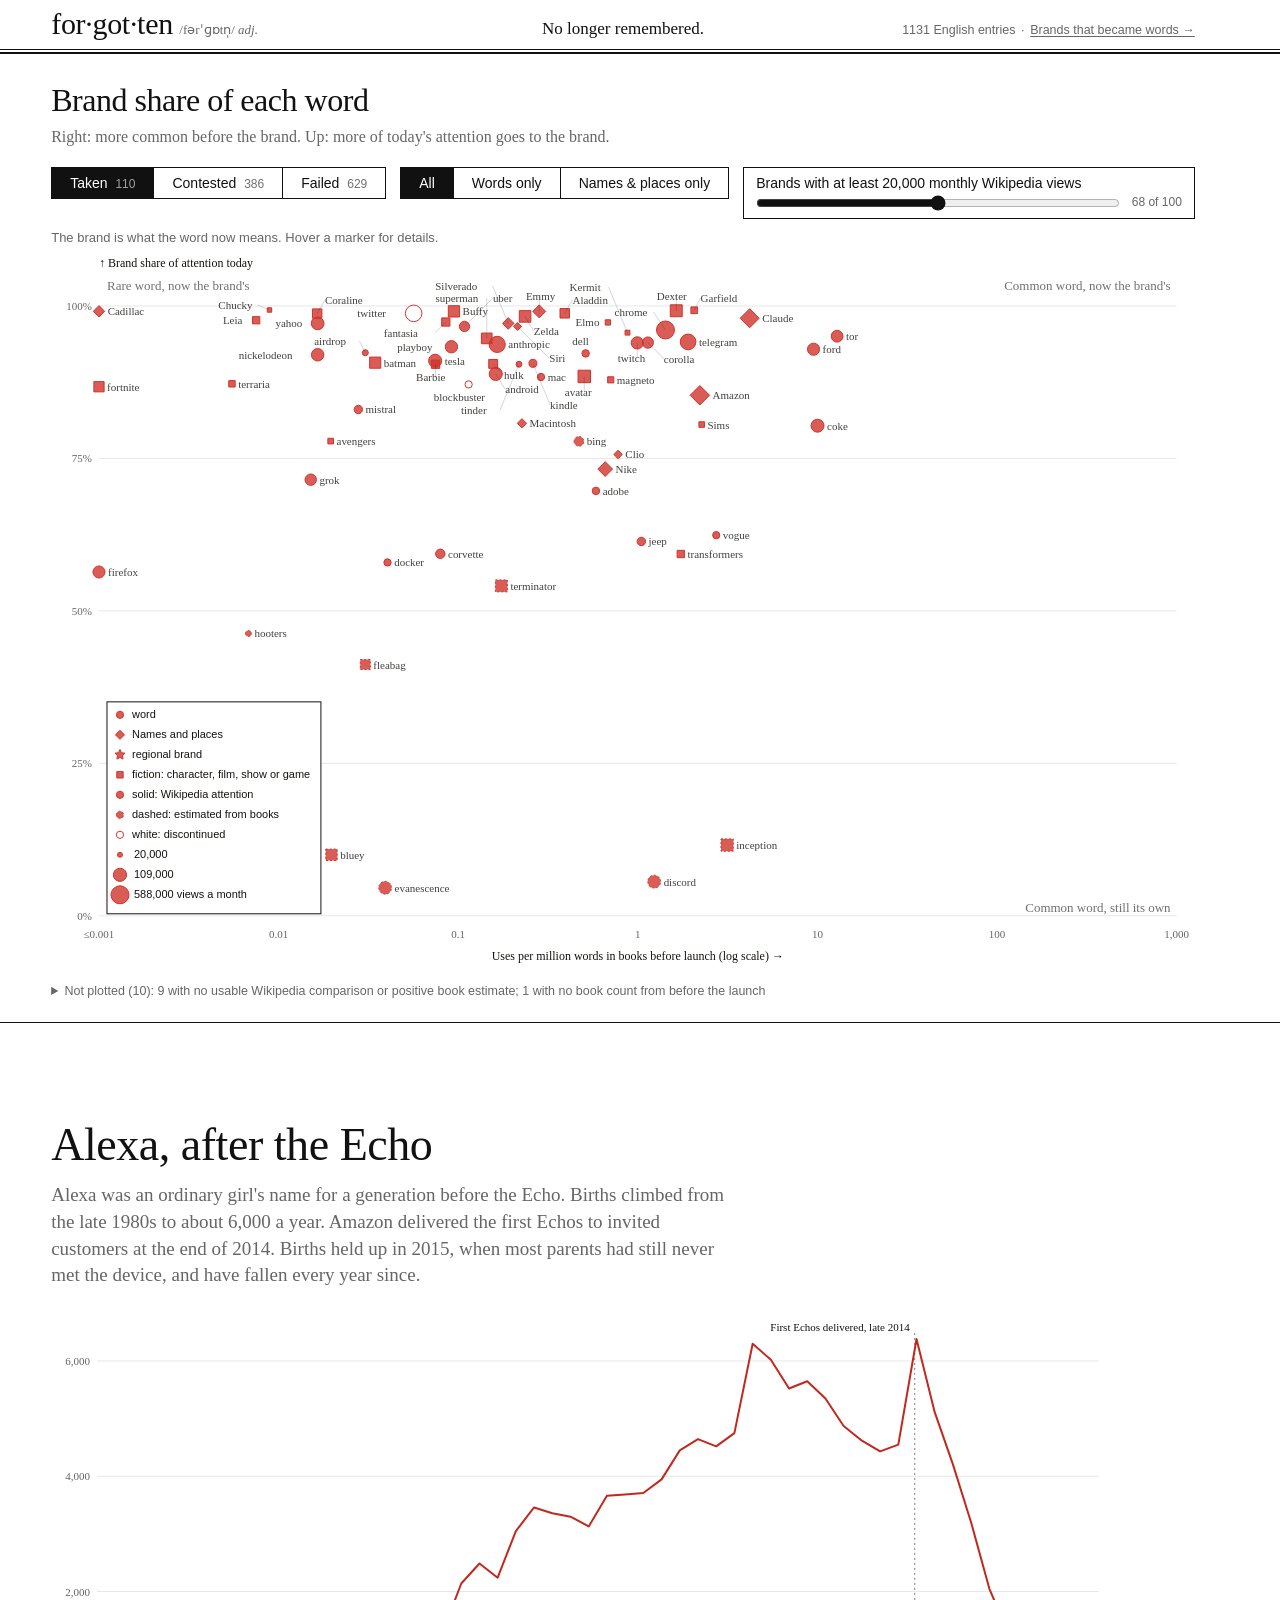
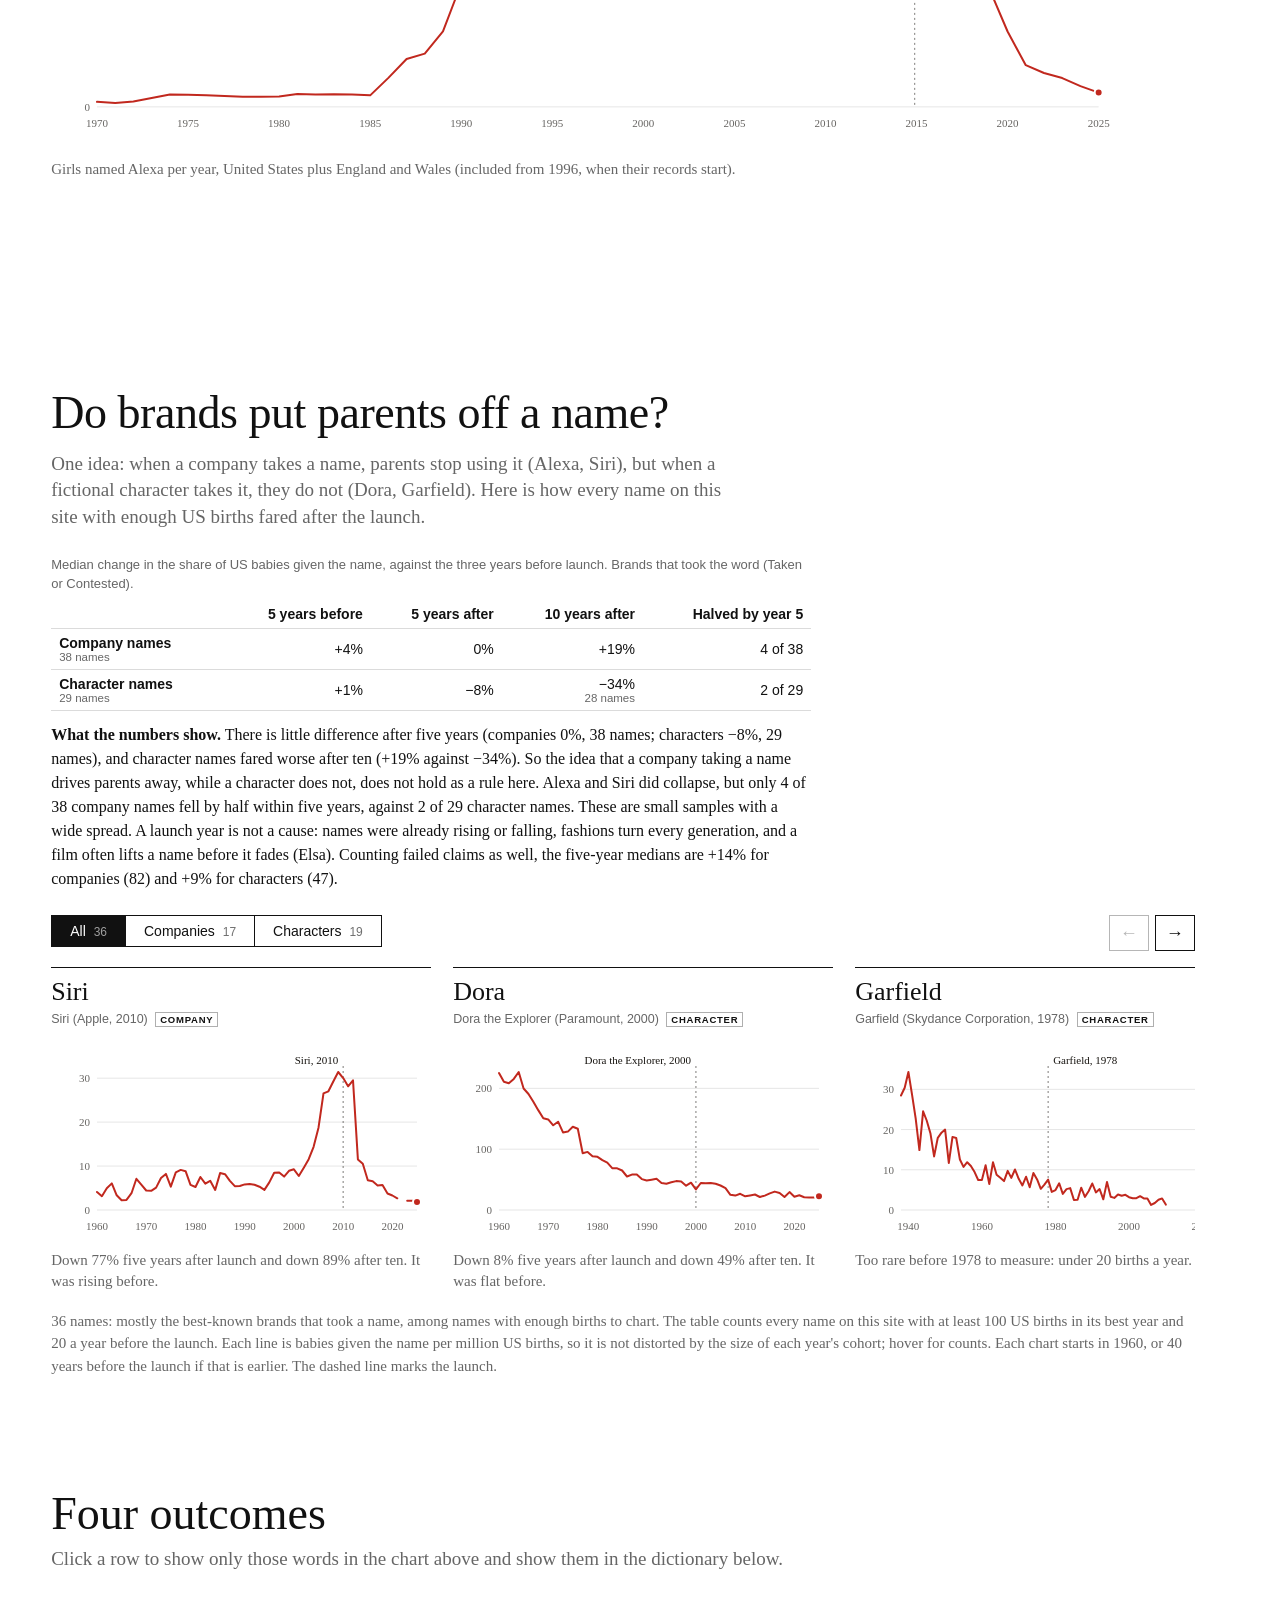
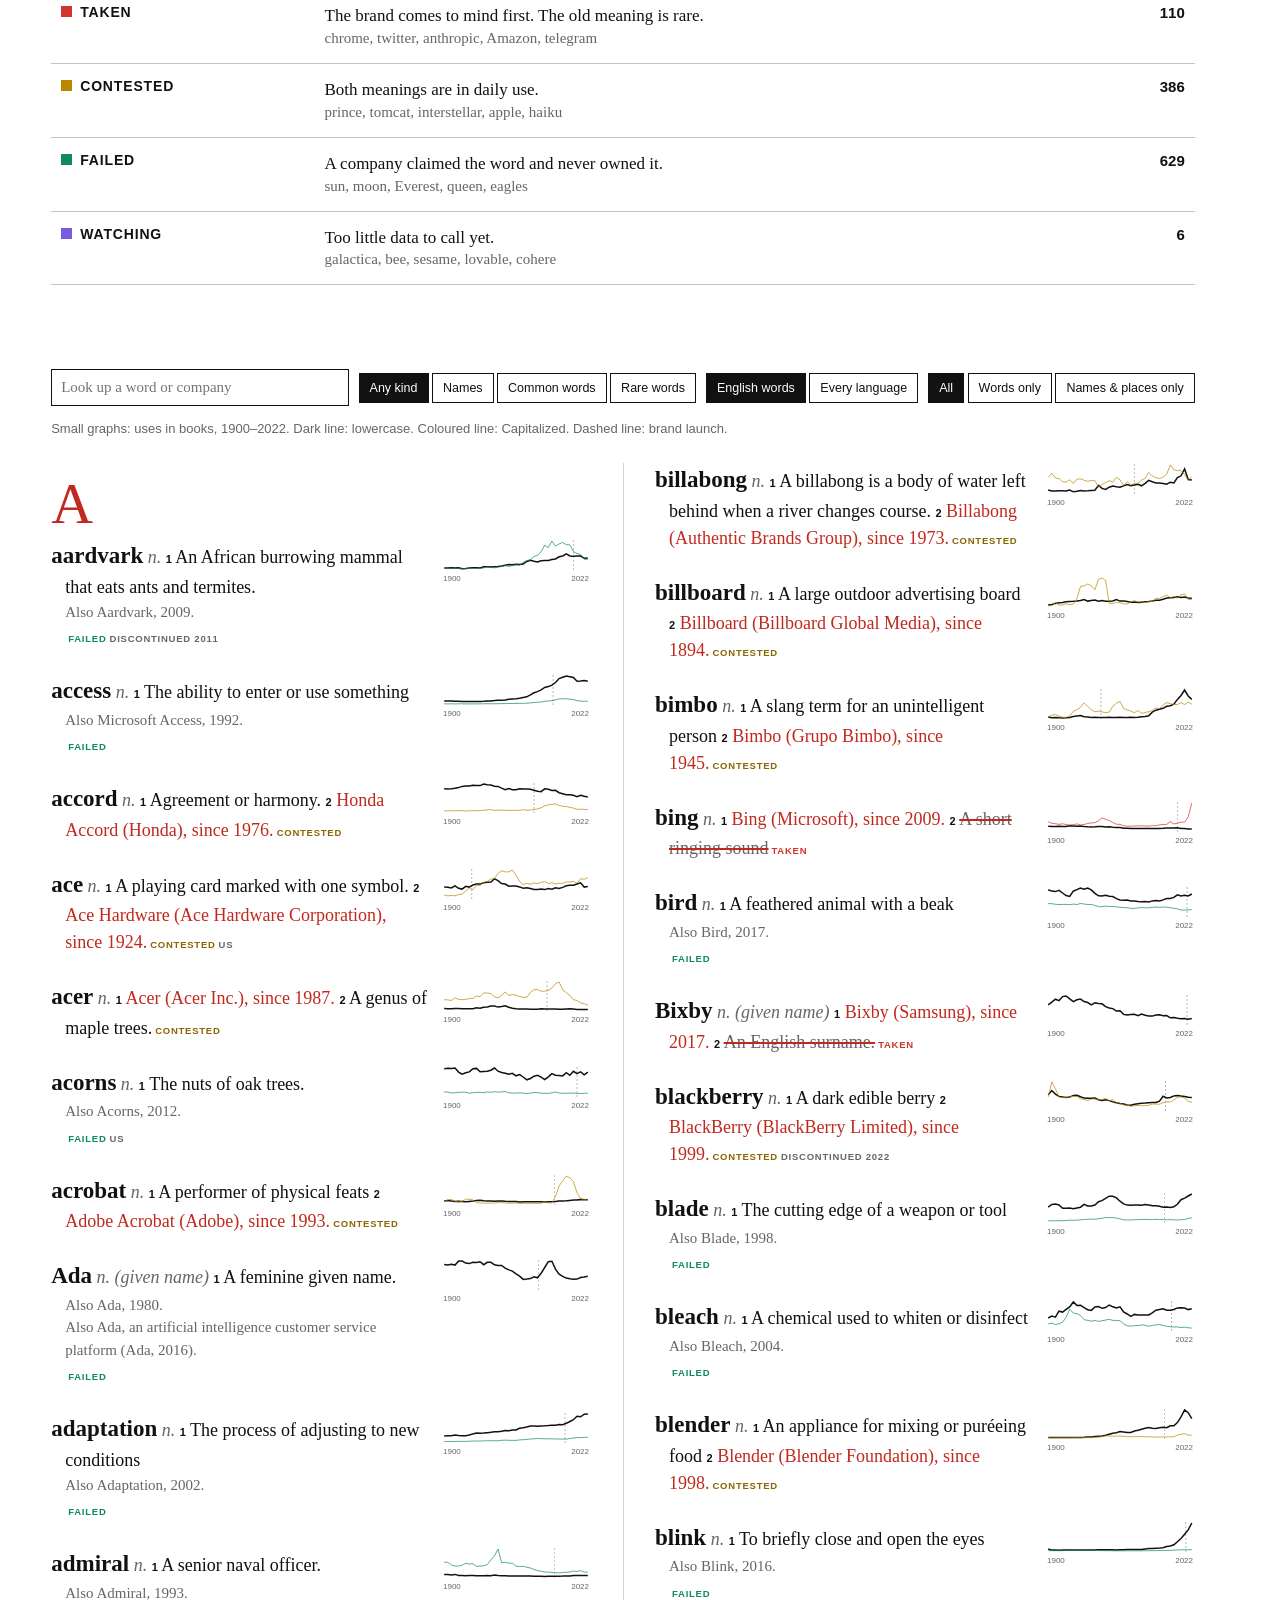
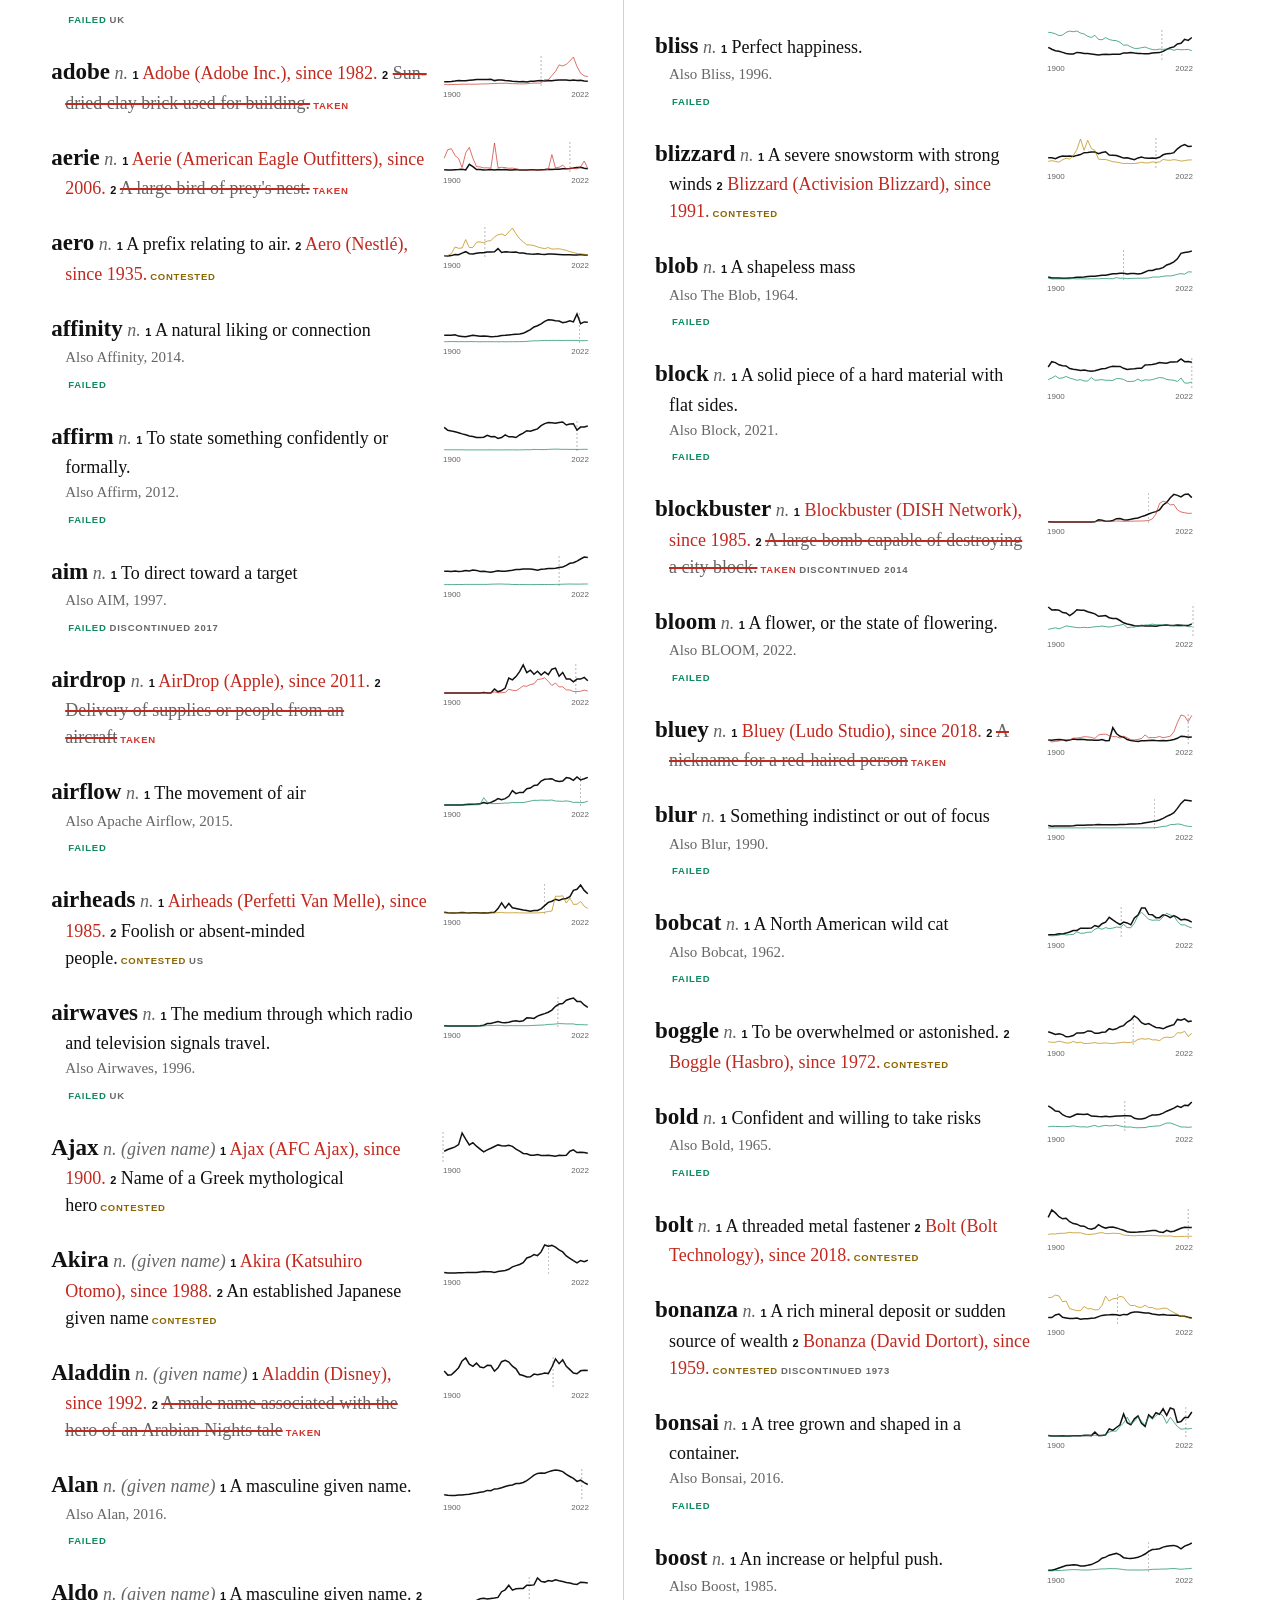
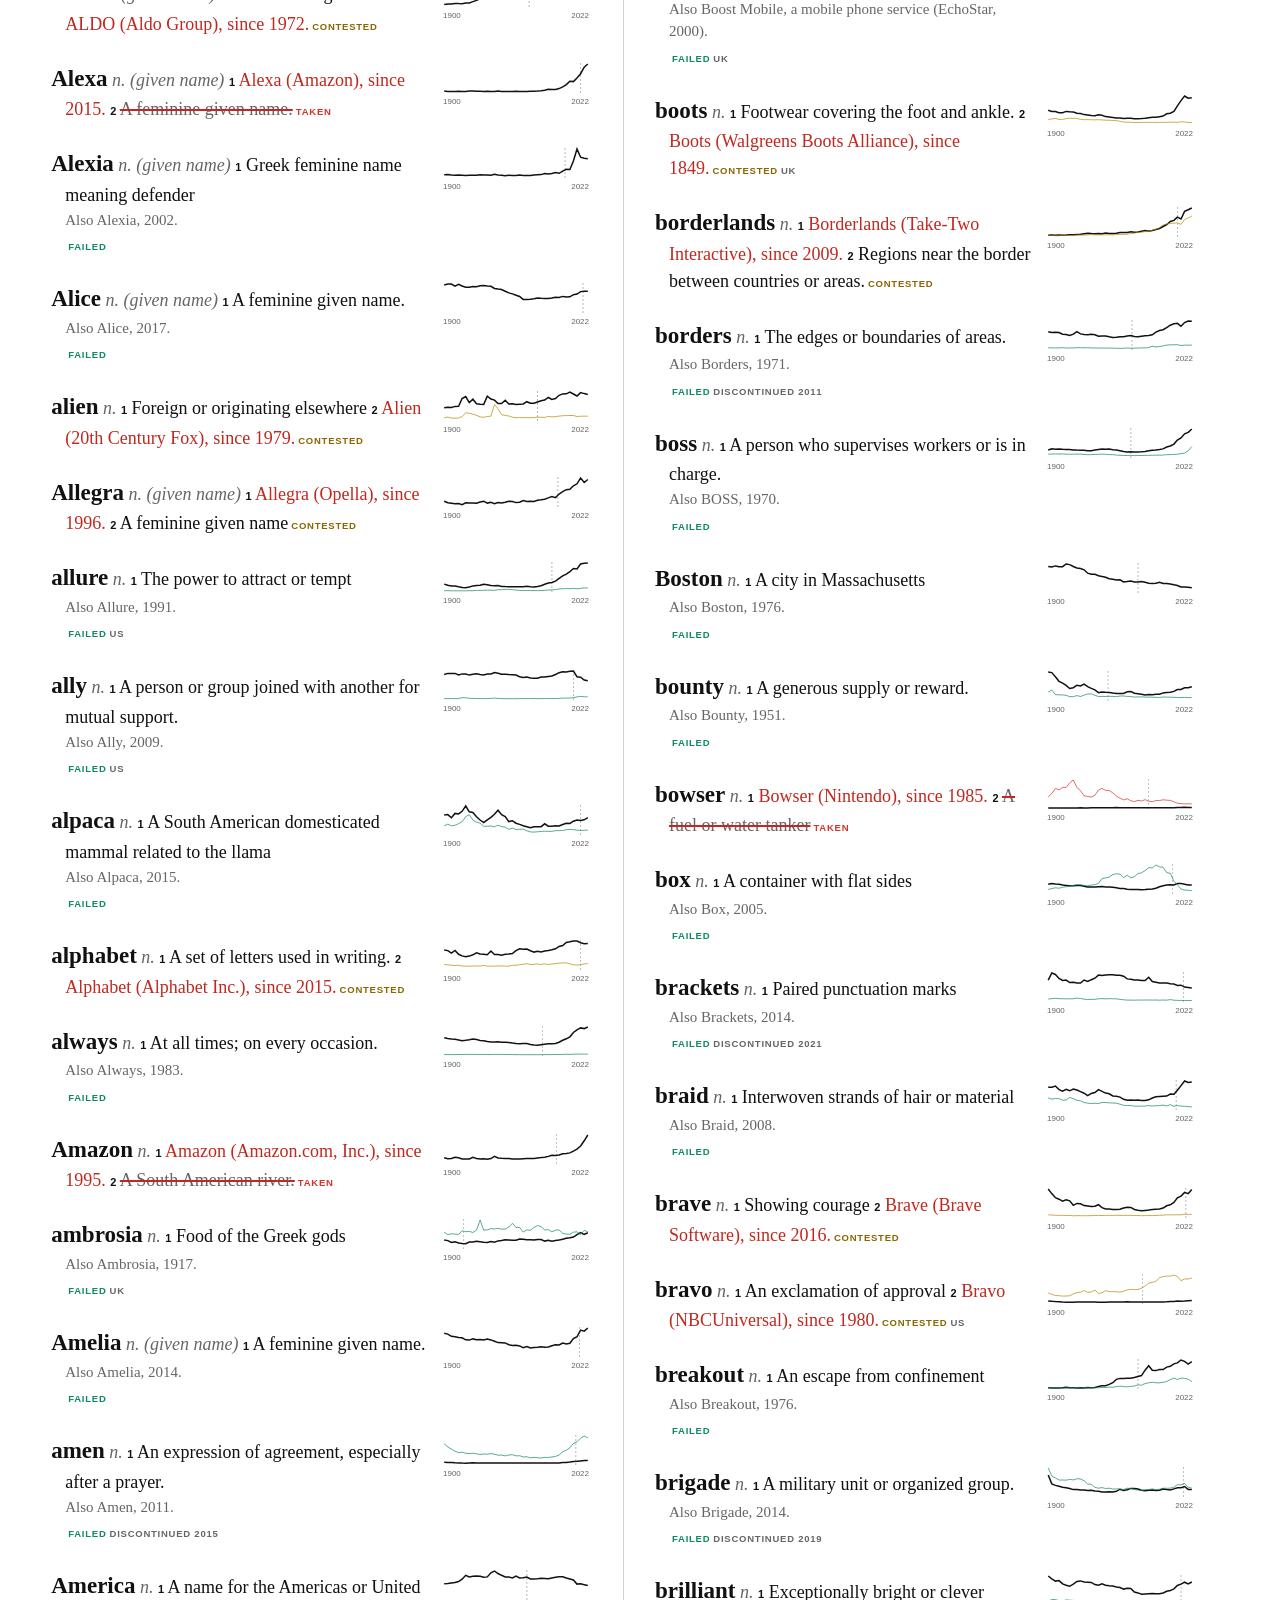
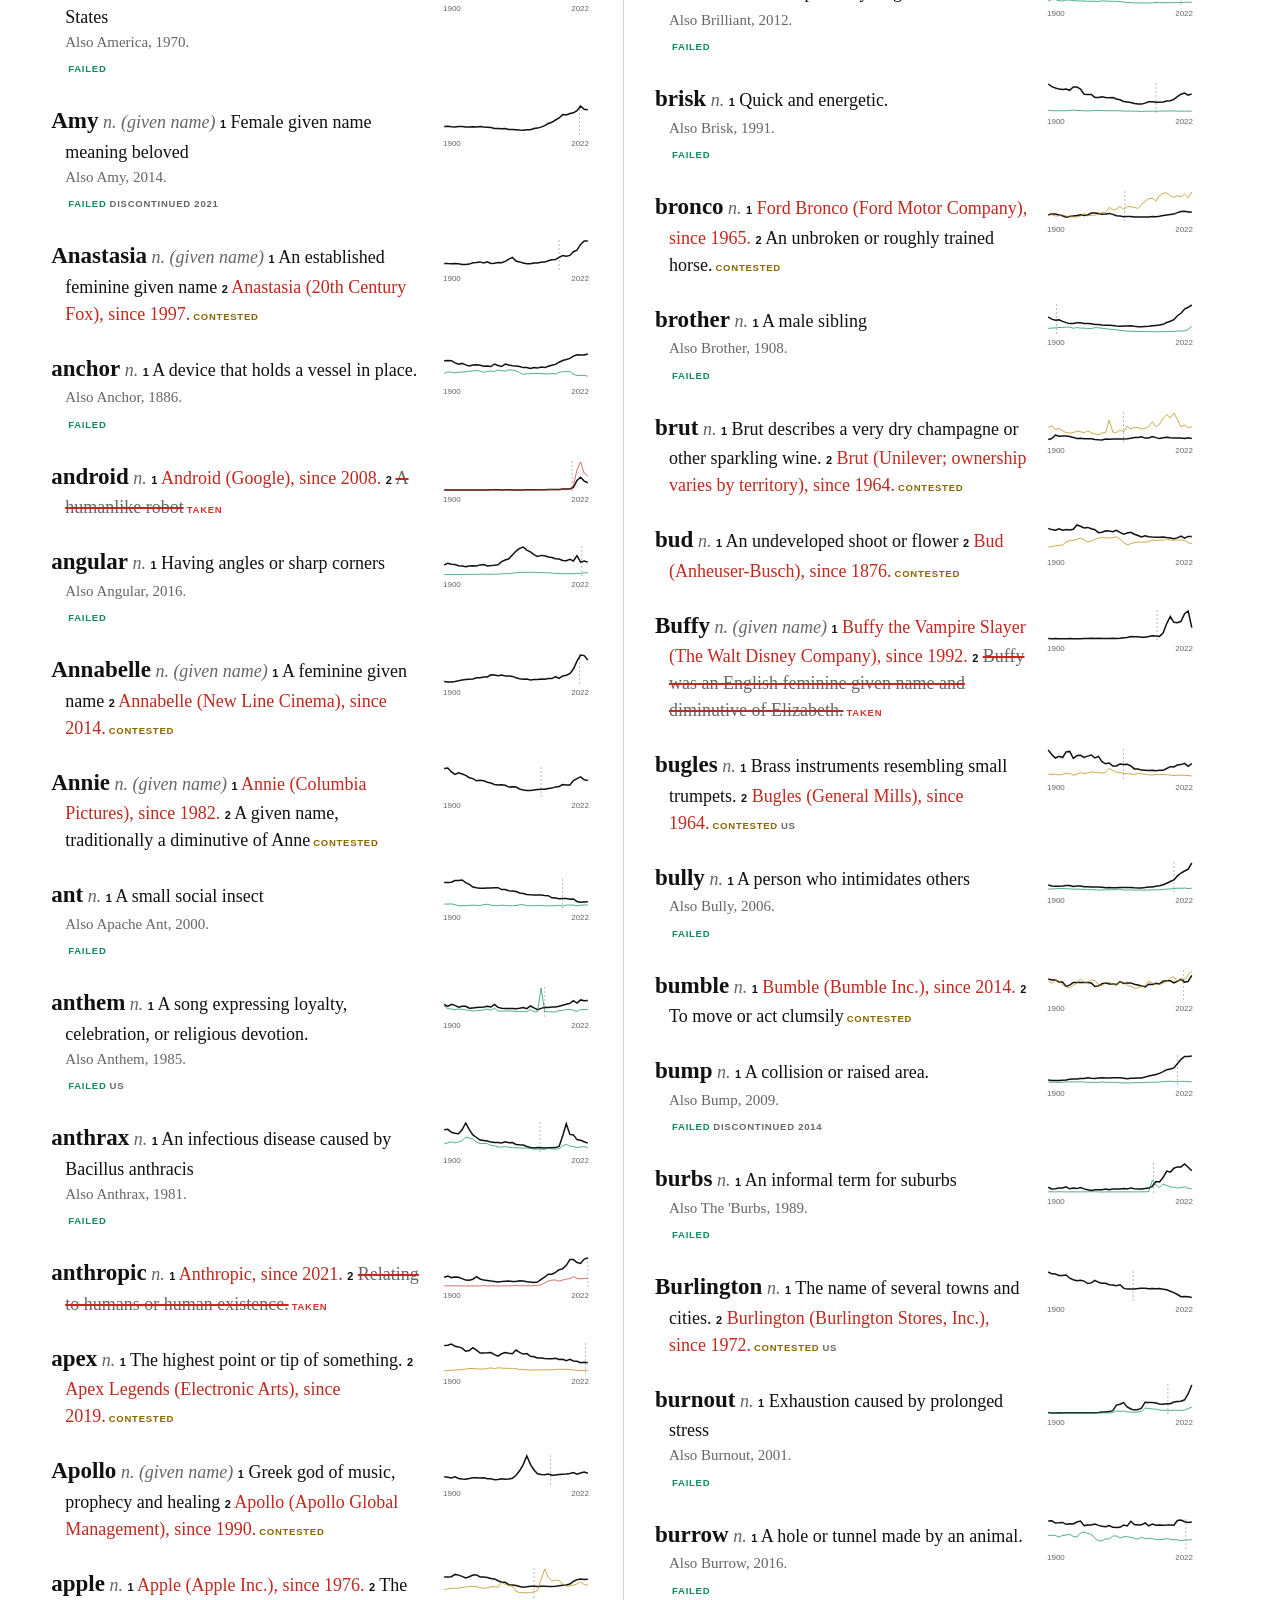
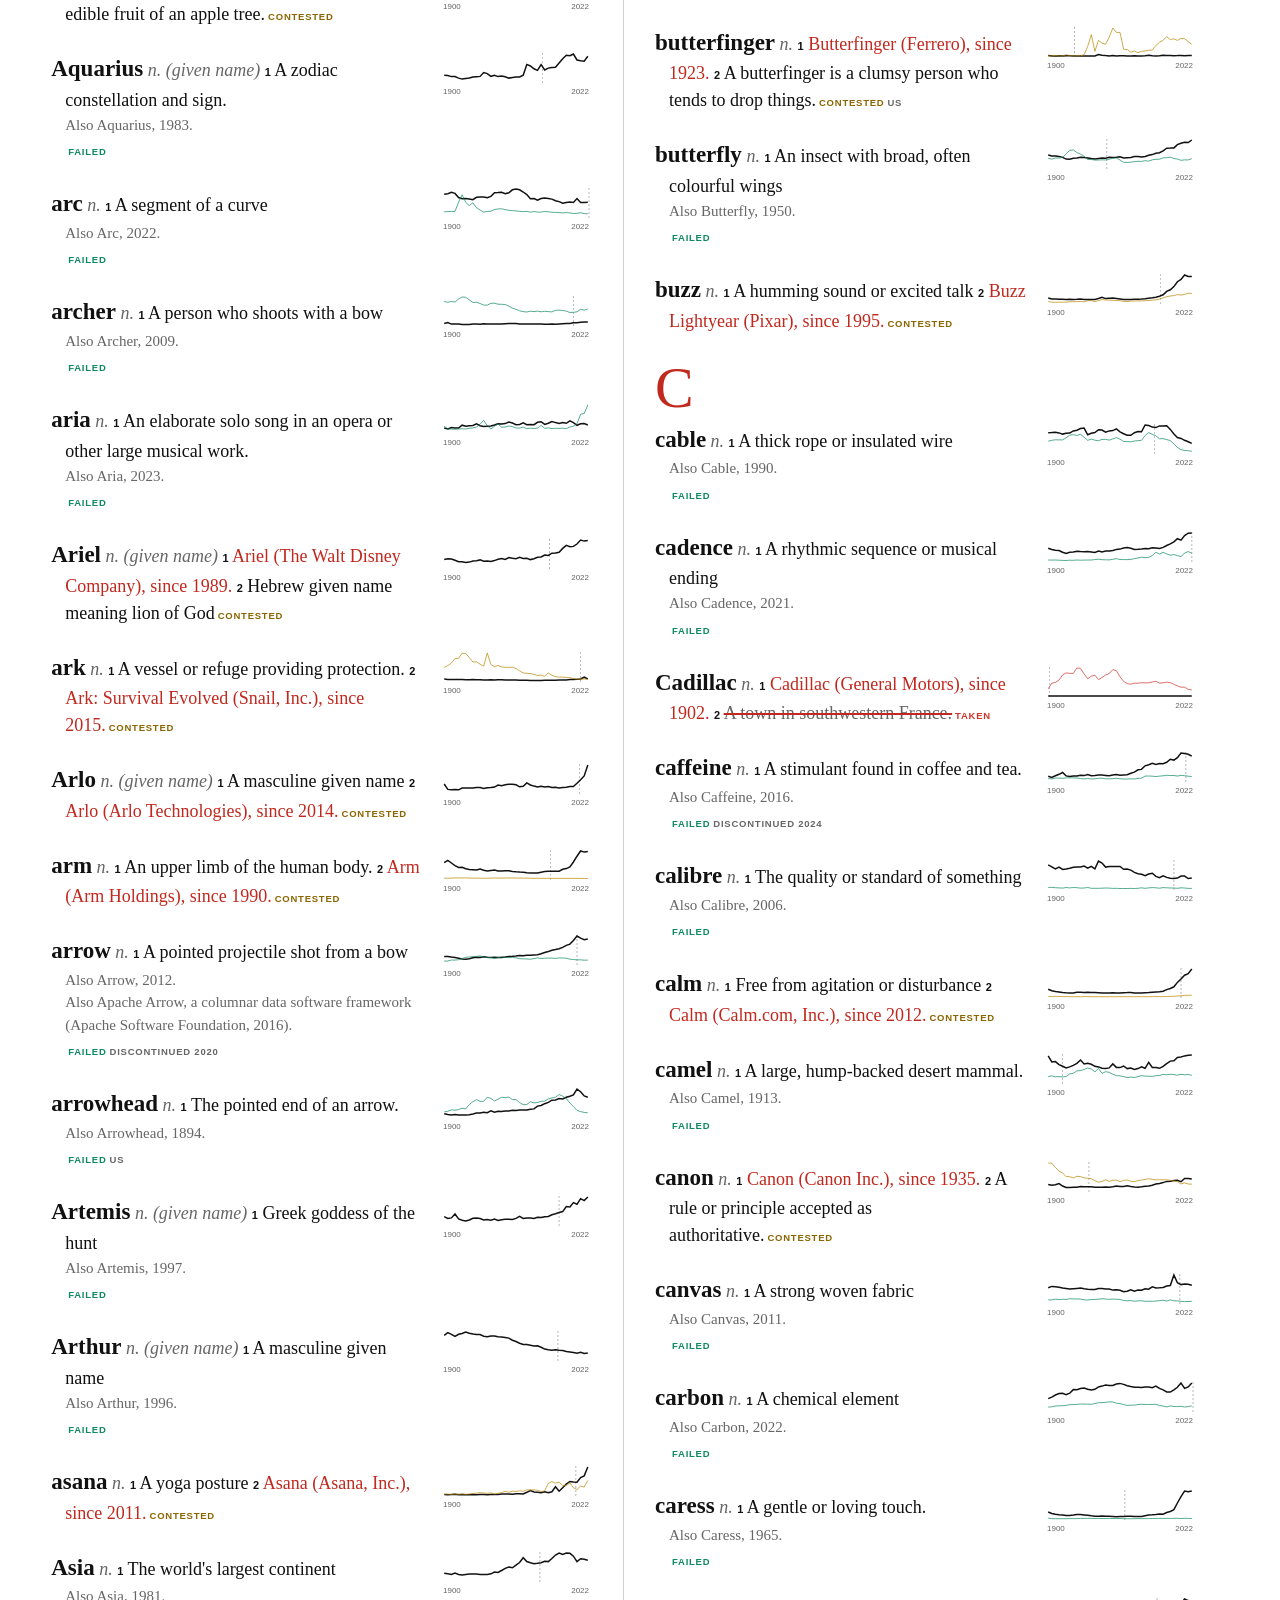
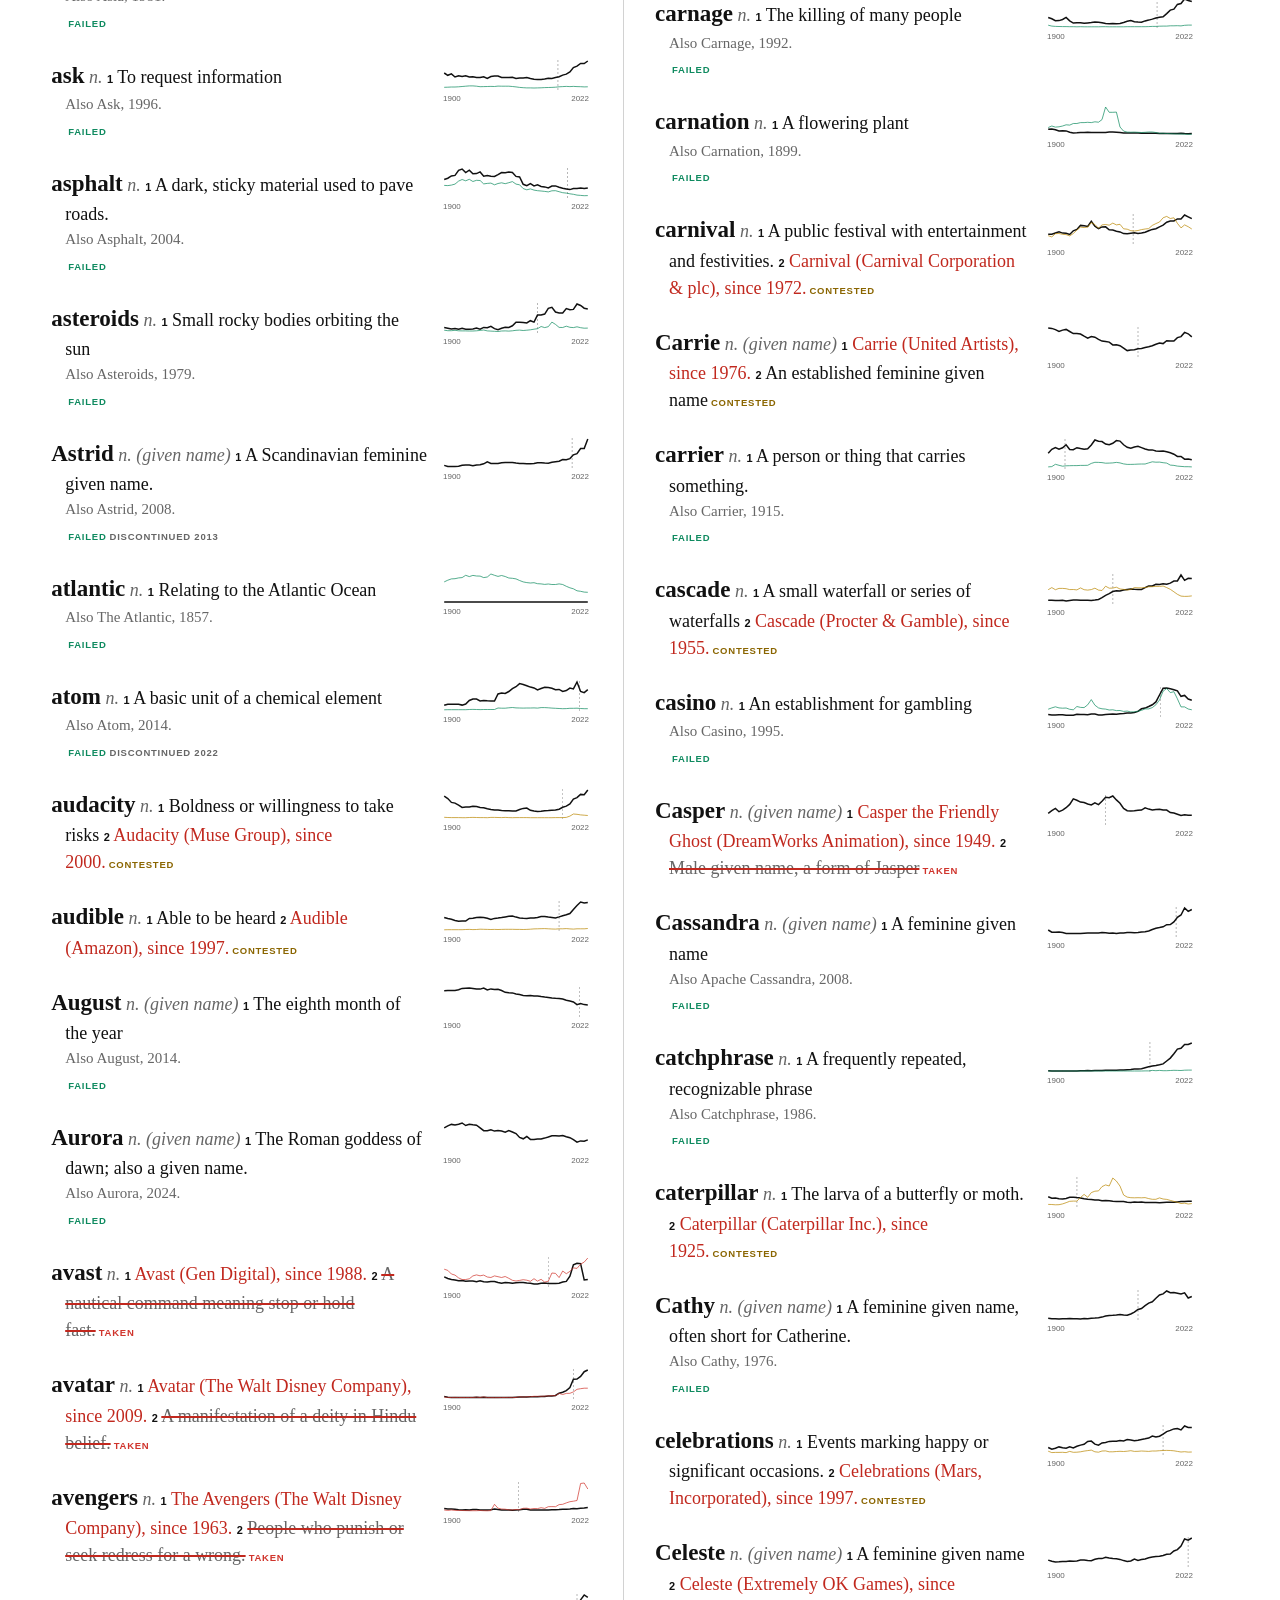
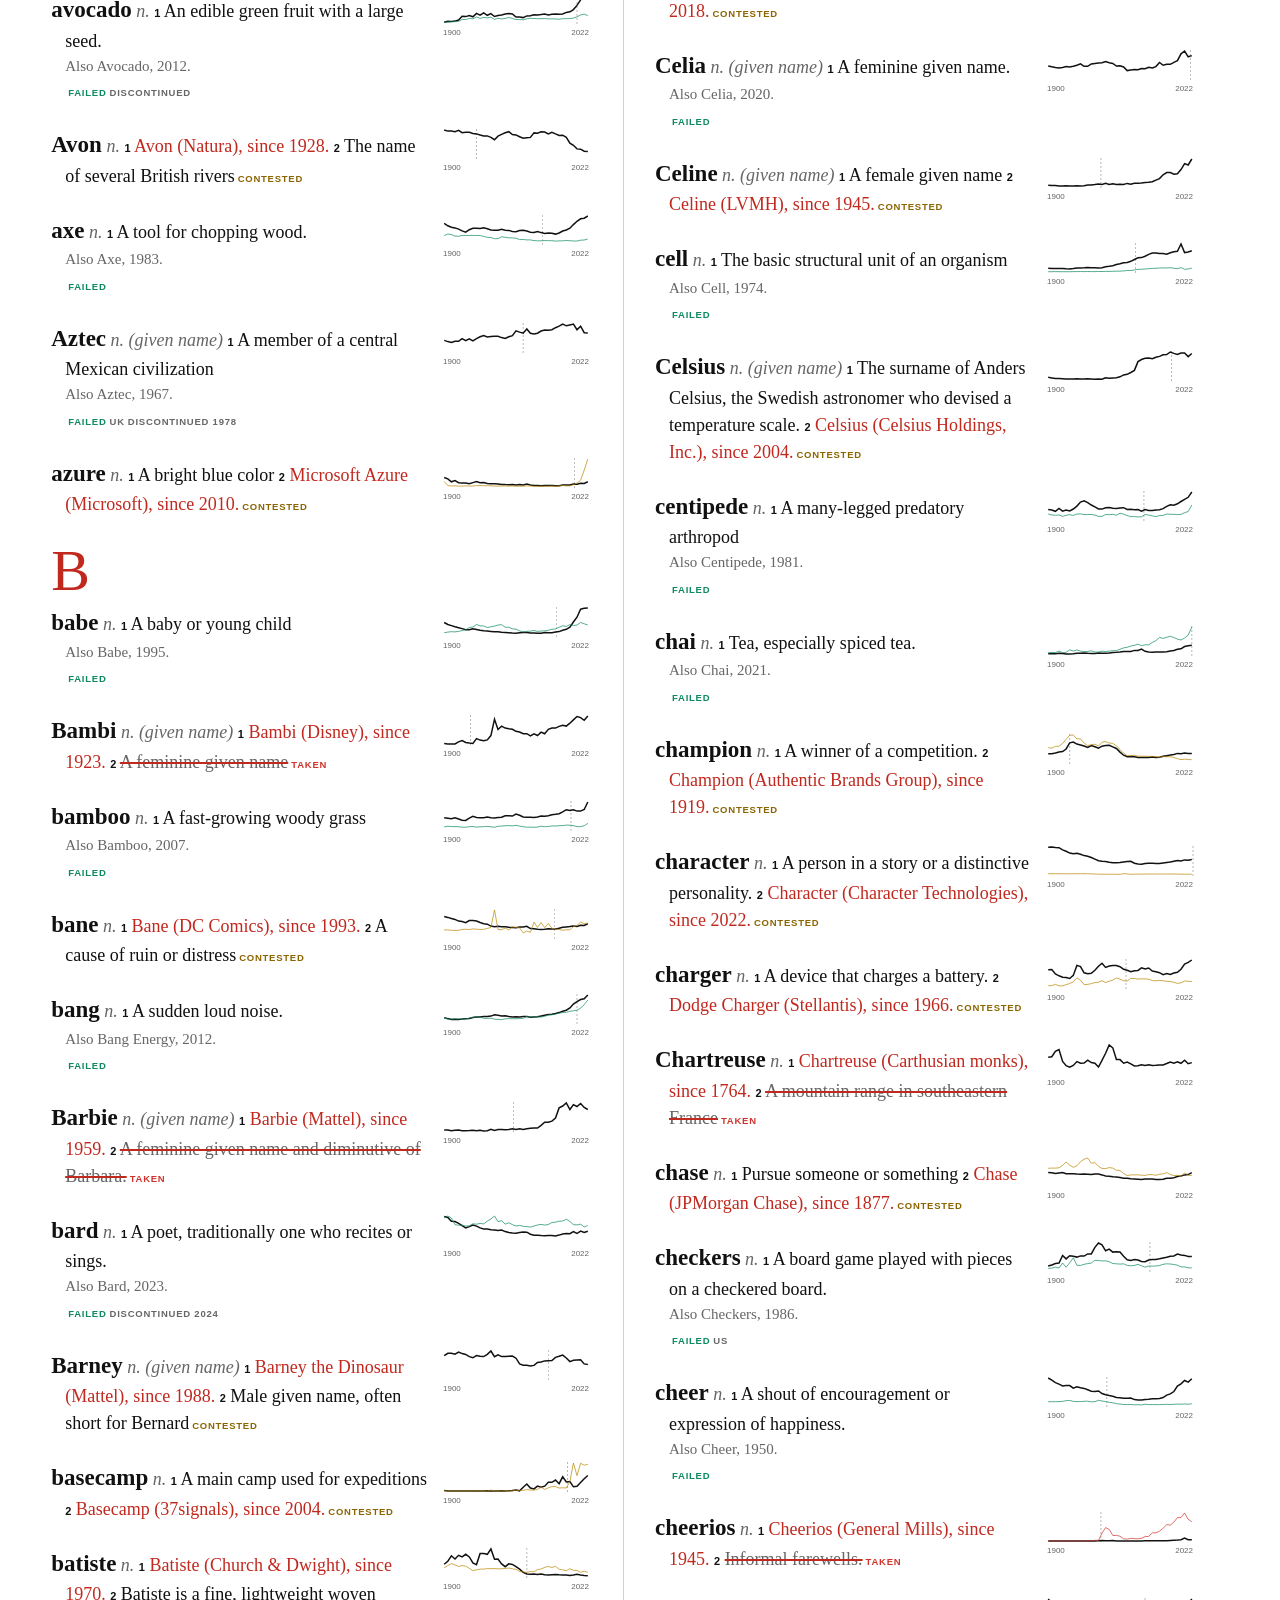
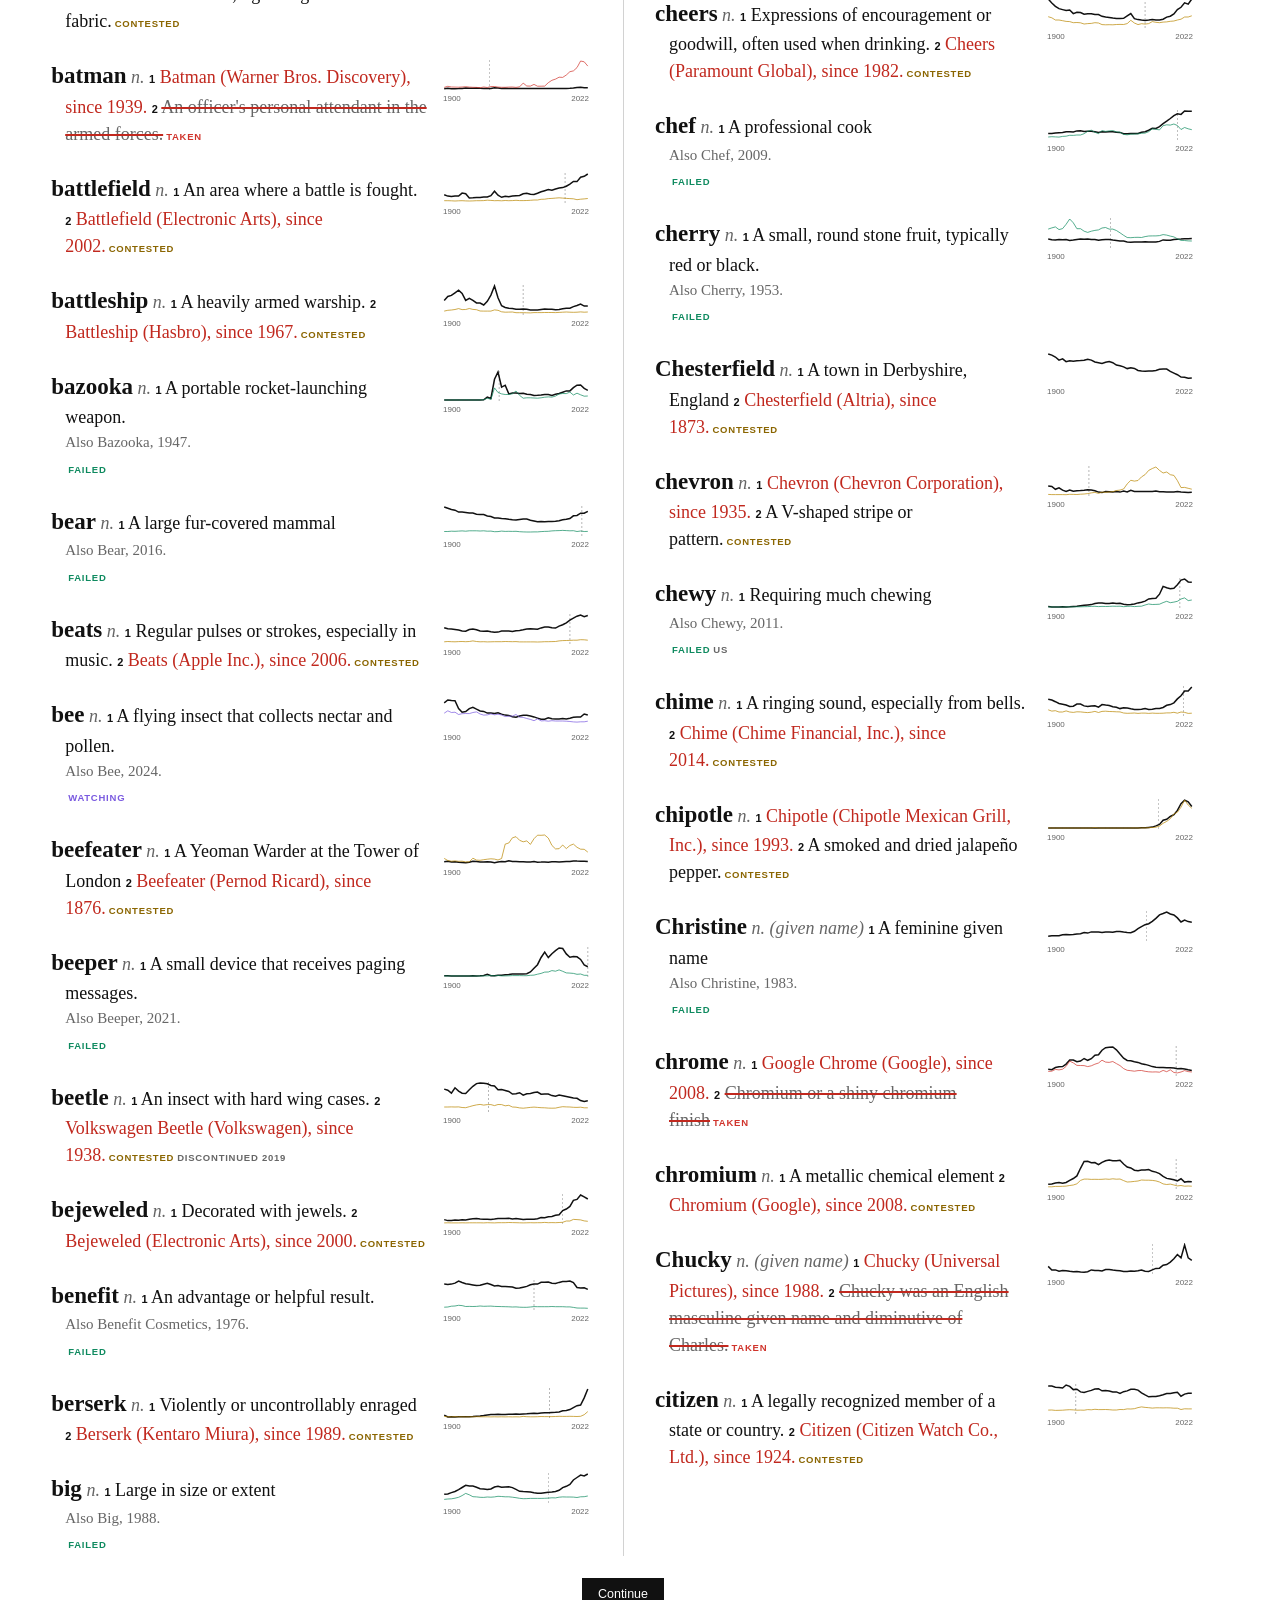
==== site/index.html @ ea980859 "Chart: marker sizes relative to the plotted brands; finer traffic slider steps" ====
<!doctype html><html lang="en"><head><meta charset="utf-8"><meta name="viewport" content="width=device-width,initial-scale=1"><title>Forgotten: a dictionary of words companies took</title>
<style>
:root{--gl:4vw;--gr:calc(4vw + 34px);--p:#fff;--k:#111;--s:#666;--r:#c1281e;--serif:"Iowan Old Style","Palatino Linotype",Palatino,"Book Antiqua",Georgia,serif;--sans:"Avenir Next","Helvetica Neue",Arial,sans-serif}
*{box-sizing:border-box}html{scroll-behavior:smooth}body{margin:0;background:var(--p);color:var(--k);font:18px/1.5 var(--serif)}
.page{padding:0 var(--gr) 80px var(--gl)}
.title{position:sticky;top:0;z-index:4;background:var(--p);padding:9px var(--gr) 7px var(--gl);border-bottom:4px double var(--k);display:grid;grid-template-columns:1fr auto 1fr;gap:24px;align-items:baseline}
h1{font-size:clamp(24px,2.4vw,30px);line-height:1;font-weight:400;margin:0;letter-spacing:-.01em}.ipa{font-size:13px;color:var(--s);margin:0 0 0 .5em;display:inline}.def{font-size:17px;text-align:center}.tot{text-align:right;font:12.5px var(--sans);color:var(--s)}.sib{color:inherit;text-underline-offset:2px}.sib::before{content:"·";display:inline-block;padding:0 .45em}
.cats{margin:0 0 70px}.cats h2{font:400 clamp(30px,4vw,46px)/1.12 var(--serif);margin:0 0 6px}.cats .cap{font:19px/1.4 var(--serif);color:var(--s);margin:0 0 18px}.cats table{font:17px/1.4 var(--serif)}.cats tr.row{cursor:pointer}.cats tr.row:hover td{background:#f4f4f4}.cats tr.on td{background:#111;color:#fff}.cats tr.on .sw{outline:2px solid #fff}.cats td{padding:14px 10px;vertical-align:top;text-align:left;border-bottom:1px solid #11111140}.cats td.num{text-align:right;font:600 15px var(--sans);white-space:nowrap}.cats .lab{font:700 14px var(--sans);letter-spacing:.06em;text-transform:uppercase;white-space:nowrap}.cats .lab button{all:unset;cursor:pointer}.cats .ex{color:var(--s);font-size:15px}.cats tr.on .ex{color:#ccc}.sw{display:inline-block;width:11px;height:11px;margin-right:8px;vertical-align:0}
.fig{padding:96px 0}.fig h2{font:400 clamp(30px,4vw,46px)/1.12 var(--serif);margin:0;letter-spacing:-.01em}.fig .cap{font:19px/1.4 var(--serif);color:var(--s);margin:12px 0 26px;max-width:680px}
.full{margin:0 calc(-1 * var(--gr)) 0 calc(-1 * var(--gl));min-height:calc(100vh - 52px);padding:30px var(--gr) 24px var(--gl);display:flex;flex-direction:column;justify-content:center;border-top:1px solid var(--k);border-bottom:1px solid var(--k)}.full h2{font:400 clamp(34px,5vw,64px)/1.05 var(--serif);margin:0;letter-spacing:-.015em}.full .cap{font:19px/1.35 var(--serif);color:var(--s);margin:8px 0 14px}.full table{font-size:14px}.scatter h2{font-size:clamp(22px,2.6vw,32px)}.scatter .cap{font-size:16px}
.names .nsum table{font:14px var(--sans);max-width:760px;margin:0 0 12px}.ntab caption{text-align:left;font:13px/1.45 var(--sans);color:var(--s);padding:0 0 6px}.ntab th{font-weight:600;padding:6px 8px;vertical-align:bottom}.ntab td{padding:6px 8px}.ntab small{display:block;font-weight:400;color:var(--s);font-size:11.5px}.nread{font:16px/1.5 var(--serif);max-width:760px;margin:0 0 18px}
.ntools{display:flex;justify-content:space-between;align-items:center;gap:10px;flex-wrap:wrap}.nnav{display:flex;gap:6px}.nnav button{font:18px/1 var(--sans);width:40px;height:36px;border:1px solid var(--k);background:#fff;color:var(--k);cursor:pointer}.nnav button:disabled{opacity:.3;cursor:default}
.strip{display:grid;grid-auto-flow:column;grid-auto-columns:min(380px,calc(100% - 40px));gap:22px;overflow-x:auto;scroll-snap-type:x mandatory;overscroll-behavior-x:contain;padding:4px 2px 14px;margin-top:6px;scrollbar-width:thin}.ncard{scroll-snap-align:start;border-top:1px solid var(--k);padding-top:10px;min-width:0}.ncard[hidden]{display:none}.ncard h3{font:400 26px/1.1 var(--serif);margin:0}.nsub{font:12.5px/1.4 var(--sans);color:var(--s);margin:4px 0 2px;min-height:2.8em}.ntype{font:700 9.5px var(--sans);letter-spacing:.08em;text-transform:uppercase;color:var(--k);border:1px solid #11111155;padding:1px 4px;margin-left:4px;white-space:nowrap}.ncap{font:15px/1.4 var(--serif);color:var(--s);margin:4px 0 0}.nnote{margin-top:4px}
.stools{display:flex;justify-content:space-between;gap:0 14px;flex-wrap:wrap}.stools .seg{max-width:100%;flex-wrap:wrap}.traffic{display:flex;flex:1 1 300px;min-width:0;max-width:100%;flex-wrap:wrap;gap:4px 12px;border:1px solid var(--k);padding:7px 12px;margin:6px 0 10px;font:14px var(--sans)}.traffic label{flex:1 1 100%}.traffic input{flex:1 1 150px;min-width:0;max-width:100%;margin:0;accent-color:var(--k)}.traffic output{font-size:12px;color:var(--s)}
.seg{display:inline-flex;border:1px solid var(--k);margin:6px 0 10px;align-self:flex-start}.seg button{font:14px var(--sans);padding:7px 18px;background:none;border:0;border-left:1px solid var(--k);color:var(--k);cursor:pointer}.seg button:first-child{border-left:0}#wb,#wb2{white-space:nowrap}#wb button,#wb2 button{white-space:nowrap} .seg button span{opacity:.6;margin-left:4px;font-size:12px}.seg button[aria-pressed=true]{background:var(--k);color:#fff}.note{font:13px/1.45 var(--sans);color:var(--s);margin:0 0 8px}.unplot{font:13px/1.5 var(--sans);color:var(--s);margin:10px 0 0}.legend{display:flex;gap:14px;flex-wrap:wrap;font:11.5px var(--sans);color:var(--s)}.legend i{display:inline-block;width:11px;height:11px;margin-right:5px;vertical-align:-1px}#slg{margin-top:8px}#slg[hidden]{display:none}.unplot details{margin:0}
.controls{display:flex;gap:10px;flex-wrap:wrap;align-items:center;padding:14px 0;font:12.5px var(--sans)}.controls input{flex:1 1 220px;padding:9px;border:1px solid var(--k);background:#fff;font:15px var(--serif)}.controls button{font:12.5px var(--sans);border:1px solid var(--k);background:none;padding:7px 10px;cursor:pointer;color:var(--k)}.controls button[aria-pressed=true]{background:var(--k);color:var(--p)}
:focus-visible{outline:2px solid var(--r);outline-offset:2px}
#dict{columns:2 400px;column-gap:64px;column-rule:1px solid #11111130;padding-top:16px}
.e.has-spark{display:grid;grid-template-columns:minmax(0,1fr) 150px;gap:14px;align-items:start}.etext{min-width:0}.spark{width:150px;height:44px;text-indent:0;color:var(--k)}.sparkline{display:block}
.letter{break-after:avoid;font:400 58px/1 var(--serif);margin:12px 0 6px;color:var(--r)}
.e{break-inside:avoid;margin:0 0 24px;text-indent:-14px;padding-left:14px}.hw{font-weight:700;font-size:23px}.pos{font-style:italic;color:var(--s)}.etym{color:var(--s)}.n{font:700 11px var(--sans)}
.orig.gone{text-decoration:line-through;text-decoration-color:var(--r);text-decoration-thickness:1.5px;color:var(--s)}.brandsense{color:var(--r)}.small{font-size:15px;color:var(--s);display:block;text-indent:0}.tag{font:700 9.5px var(--sans);letter-spacing:.08em;text-transform:uppercase;padding-left:3px}
.thumb{opacity:0;visibility:hidden;pointer-events:none;transition:opacity .18s,visibility .18s;position:fixed;right:0;top:50%;transform:translateY(-50%);display:flex;flex-direction:column;z-index:5}.thumb.on{opacity:1;visibility:visible;pointer-events:auto}.thumb a{display:block;width:30px;text-align:center;font:700 11px/19px var(--sans);color:var(--p);background:var(--k);text-decoration:none;border-bottom:1px solid var(--p)}.thumb a:hover,.thumb a:focus{background:var(--r)}
.meth{columns:2 320px;column-gap:30px;margin-top:40px;padding-top:14px;border-top:4px double var(--k)}.meth h2{font:600 19px var(--serif);margin:0 0 6px;column-span:all}.meth p{margin:0 0 .7em}
table{border-collapse:collapse;font:12.5px var(--sans);width:100%}td,th{padding:3px 6px;border-bottom:1px solid #11111126;text-align:right}th:first-child,td:first-child{text-align:left}details{margin-top:8px;font:12.5px var(--sans)}summary{cursor:pointer}
.tip{position:fixed;display:none;z-index:9;background:var(--k);color:#fff;font:12px/1.4 var(--sans);padding:7px 9px;pointer-events:none;max-width:260px}
#more{display:block;margin:22px auto;padding:9px 16px;border:0;background:var(--k);color:var(--p);font:12.5px var(--sans);cursor:pointer}
@media(max-width:760px){.e.has-spark{grid-template-columns:minmax(0,1fr);gap:5px}.page{padding:0 38px 60px 14px}:root{--gl:14px;--gr:38px}.title{grid-template-columns:auto 1fr;gap:4px 14px}.tot{grid-column:1/-1;text-align:left}#tot,.sib::before{display:none}.def{font-size:14px;text-align:right}.ipa{display:none}.fig{padding:56px 0}.full{min-height:auto}.key{grid-template-columns:1fr 1fr}.thumb a{width:22px;font-size:10px;line-height:16px}.strip{gap:14px}.seg button{padding:7px 12px}#wb2 button{font-size:13px;padding:7px 10px}}
@media(prefers-reduced-motion:reduce){html{scroll-behavior:auto}.thumb{transition:none}}
</style></head><body><header class="title"><div><h1 style="display:inline">for·got·ten</h1><p class="ipa">/fərˈɡɒtn̩/ <i>adj.</i></p></div><div class="def">No longer remembered.</div><div class="tot"><span id="tot"></span><a class="sib" href="generic.html">Brands that became words →</a></div></header>
<div class="page">
<section class="full scatter"><h2>Brand share of each word</h2><p class="cap">Right: more common before the brand. Up: more of today's attention goes to the brand.</p><div id="scat"></div></section>
<div class="fig"><h2>Alexa, after the Echo</h2><p class="cap">Alexa was an ordinary girl's name for a generation before the Echo. Births climbed from the late 1980s to about 6,000 a year. Amazon delivered the first Echos to invited customers at the end of 2014. Births held up in 2015, when most parents had still never met the device, and have fallen every year since.</p><div id="f1"></div><div id="l1"></div></div>
<section class="fig names" id="names" aria-labelledby="nh"><h2 id="nh">Do brands put parents off a name?</h2><p class="cap">One idea: when a company takes a name, parents stop using it (Alexa, Siri), but when a fictional character takes it, they do not (Dora, Garfield). Here is how every name on this site with enough US births fared after the launch.</p>
<div class="nsum"></div><p class="nread"></p>
<div class="ntools"><div class="seg nseg" role="group" aria-label="Names shown"><button data-f="all" aria-pressed="true">All <span></span></button><button data-f="company" aria-pressed="false">Companies <span></span></button><button data-f="character" aria-pressed="false">Characters <span></span></button></div><div class="nnav"><button class="nprev" aria-label="Previous names">←</button><button class="nnext" aria-label="Next names">→</button></div></div>
<div class="strip" tabindex="0" role="region" aria-label="Baby-name charts, scroll sideways"><p class="note">Loading name charts…</p></div><p class="small nnote"></p></section>
<section class="cats" id="cats"><h2>Four outcomes</h2><p class="cap">Click a row to show only those words in the chart above and show them in the dictionary below.</p><table id="cattab"></table></section>
<div class="controls" id="c"></div>
<p class="note">Small graphs: uses in books, 1900–2022. Dark line: lowercase. Coloured line: Capitalized. Dashed line: brand launch.</p>
<main id="dict"></main><button id="more">Continue</button>
<section class="meth"><h2>Guide to the dictionary</h2><div id="m"></div></section>
</div><nav class="thumb" id="thumb" aria-label="Jump to letter"></nav>
<script type="module">
import {load,GROUPS,KINDS,esc,num,pct,lineChart,stealsChart,legend,METHODS,MARK,isName} from './shared.js';import {alexaBirths,ECHO,nameStrip} from './parts.js';import {dictionarySparks} from './sparks.js';
const D=await load(),E=D.entries,$=s=>document.querySelector(s),k='#16130f',red='#c1281e',gr='#b98700';
const sparks=dictionarySparks(new URL('sparks.json',import.meta.url));
let g='',ki='',lang='en',type='',n=220,minViews=20000;
const TRAFFIC=[0,1000,2000,5000,10000,15000,20000,30000,40000,50000,75000,100000,200000];
const filtered=()=>{const q=$('#q')?.value.toLowerCase()||'';return (lang==='en'?E:D.all).filter(e=>(!ki||e.kind===ki||(ki==='name'&&e.kind==='place'))&&(!type||(type==='names')===isName(e))&&(!q||(e.word+' '+e.brand+' '+(e.owner||'')+(Array.isArray(e.also)?' '+e.also.map(a=>a.brand).join(' '):'')).toLowerCase().includes(q)))};
const ex=g=>filtered().filter(e=>e.group===g).sort((a,b)=>(b.brand_views+b.original_views)-(a.brand_views+a.original_views)).slice(0,5).map(e=>esc(e.word)).join(', ');
const cats=()=>{$('#cattab').innerHTML=Object.entries(GROUPS).map(([v,o])=>`<tr class="row${g===v?' on':''}" data-v="${v}"><td class="lab"><button aria-pressed="${g===v}"><i class="sw" style="background:${o.color}"></i>${o.label}</button></td><td>${o.note}<div class="ex">${ex(v)}</div></td><td class="num">${filtered().filter(e=>e.group===v).length}</td></tr>`).join('')};
const idx=ss=>{const sum={};ss.forEach(x=>Object.entries(x).forEach(([y,c])=>sum[y]=(sum[y]||0)+c));const b=[2012,2013,2014].reduce((t,y)=>t+(sum[y]||0),0)/3,o={};for(const y in sum)o[y]=Math.round(100*sum[y]/b);return o};
const SC=[['taken','The brand is what the word now means.'],['contested','Shaded from green (original ahead) to yellow (brand ahead).'],['failed','The word still means what it meant. The brand never owned it.']];
let sg='taken';$('#scat').innerHTML=`<div class="stools"><div class="seg" role="group" aria-label="Group shown">${SC.map(([g])=>`<button data-g="${g}">${GROUPS[g].label} <span>${E.filter(e=>e.group===g).length}</span></button>`).join('')}</div><div class="seg" id="wb2" role="group" aria-label="Words or names and places"></div><div class="traffic"><label for="traffic" id="traffic-label">Brands with at least 20,000 monthly Wikipedia views</label><input id="traffic" type="range" min="0" max="${TRAFFIC.length-1}" step="1" value="${TRAFFIC.indexOf(20000)}" aria-valuetext="20,000 monthly Wikipedia views" aria-describedby="traffic-count"><output id="traffic-count" for="traffic" aria-live="polite"></output></div></div><p class="note" id="scn"></p><div id="f3"></div><div class="legend" id="slg"></div><div class="unplot" id="unplot"></div>`;
const scat=()=>{const base=filtered(),group=g||sg;document.querySelectorAll('#scat button[data-g]').forEach(b=>{b.setAttribute('aria-pressed',b.dataset.g===group);b.querySelector('span').textContent=base.filter(e=>e.group===b.dataset.g).length});$('#scn').textContent=(SC.find(x=>x[0]===group)?.[1]||GROUPS[group].note)+' Hover a marker for details.';const r=stealsChart($('#f3'),base,{minViews,group,ink:k,height:innerWidth<760?520:Math.min(860,Math.max(460,innerHeight-190)),corners:innerWidth>=760,labels:'all',plotLegend:true});
  $('#traffic-label').textContent=minViews?`Brands with at least ${num(minViews)} monthly Wikipedia views`:'All brands';$('#traffic').setAttribute('aria-valuetext',minViews?`${num(minViews)} monthly Wikipedia views`:'All brands');$('#traffic-count').textContent=`${num(r.plotted)} of ${num(r.total)}`;
  const c=GROUPS[group].color,off=r.off,nb=r.noBooks,nv=off.length-nb;
  $('#slg').hidden=r.legendInPlot;$('#slg').innerHTML=r.legendInPlot?'':r.legendItems.map(([m,t])=>`<span>${MARK(m,c)}${t}</span>`).join('')+r.sizeItems.map(([s,t])=>`<span>${MARK('dot',c,s)}${t}</span>`).join('');
  $('#unplot').innerHTML=off.length?`<details><summary>Not plotted (${off.length}): ${[nv&&`${nv} with no usable Wikipedia comparison or positive book estimate`,nb&&`${nb} with no book count from before the launch`].filter(Boolean).join('; ')}</summary>${off.map(e=>esc(e.word)).join(', ')}.</details>`:''};
$('#traffic').oninput=ev=>{minViews=TRAFFIC[+ev.target.value];scat()};
document.querySelector('#scat .seg').onclick=ev=>{const b=ev.target.closest('button');if(b){sg=b.dataset.g;g=sg;bar();n=220;render()}};
const draw=()=>{lineChart($('#f1'),{from:1970,to:2025,height:Math.min(420,innerWidth*.6),endLabels:false,mark:ECHO,ink:k,series:[{name:'Alexa, United States + England and Wales',color:red,points:alexaBirths(D)}]});scat()};addEventListener('resize',draw);
nameStrip($('#names'),new URL('names.json',import.meta.url));
$('#l1').innerHTML='<p class="small">Girls named Alexa per year, United States plus England and Wales (included from 1996, when their records start).</p>';

$('#m').innerHTML=METHODS+'<p>Dictionary histories show Google Books uses per million words, 1900–2022, averaged over three-year bins; both casings share a scale from zero.</p>';
const c=$('#c');c.innerHTML='<input type="search" id="q" placeholder="Look up a word or company" aria-label="Search"><span id="kb"></span><span id="lb"></span><span id="wb" role="group" aria-label="Words or names and places"></span>';
const set=(h,o,cur,fn)=>{h.innerHTML=o.map(([v,t])=>`<button data-v="${v}" aria-pressed="${cur===v}">${t}</button> `).join('');h.onclick=e=>{const b=e.target.closest('button');if(b){fn(b.dataset.v);bar();n=220;render()}}};
const bar=()=>{cats();set($('#kb'),[['','Any kind'],...Object.entries(KINDS)],ki,v=>ki=v);set($('#lb'),[['en','English words'],['all','Every language']],lang,v=>lang=v);['#wb','#wb2'].forEach(s=>set($(s),[['','All'],['words','Words only'],['names','Names &amp; places only']],type,v=>type=v))};bar();
const entry=e=>{const pos=e.kind==='name'?'n. (given name)':'n.',u=e.group==='taken',b=`<span class="brandsense">${esc(e.brand)}${e.owner&&e.owner!==e.brand?' ('+esc(e.owner)+')':''}, since ${e.launch_year}.</span>`;
let s;if(u)s=`<span class="n">1</span> ${b} <span class="n">2</span> <span class="orig gone">${esc(e.original_meaning)}</span>`;else if(e.group==='contested'){const o=`<span>${esc(e.original_meaning)}</span>`;s=e.winner==='brand'?`<span class="n">1</span> ${b} <span class="n">2</span> ${o}`:`<span class="n">1</span> ${o} <span class="n">2</span> ${b}`}else s=`<span class="n">1</span> ${esc(e.original_meaning)} <span class="small">Also ${esc(e.brand)}, ${e.launch_year}.</span>`;
if(Array.isArray(e.also))e.also.forEach((a,i)=>{const details=[a.owner,a.launch_year].filter(x=>x!=null&&x!=='').map(esc).join(', ');s+=` ${u||e.group==='contested'?`<span class="n">${i+3}</span> `:''}<span class="small">Also ${esc(a.brand)}, ${esc(a.what)}${details?' ('+details+')':''}.</span>`});
return `<div class="e" id="w-${esc(e.word.toLowerCase())}"><div class="etext"><span class="hw">${esc(e.word)}</span> <span class="pos">${pos}</span> ${s}<span class="tag" style="color:${({contested:'#8a6500',failed:'#0e8a5f'})[e.group]||GROUPS[e.group].color}">${GROUPS[e.group].label}</span>${e.region?`<span class="tag" style="color:var(--s)">${esc(e.region)}</span>`:''}${e.discontinued?`<span class="tag" style="color:var(--s)">Discontinued${e.end_year?' '+e.end_year:''}</span>`:''}</div></div>`};
function render(){const r=filtered().filter(e=>!g||e.group===g);$('#tot').textContent=`${r.length} ${lang==='en'?'English ':''}entries`;cats();scat();let last='',h='';r.slice(0,n).forEach(e=>{const l=e.word[0].toUpperCase();if(l!==last){h+=`<div class="letter" id="L-${l}">${l}</div>`;last=l}h+=entry(e)});$('#dict').innerHTML=h||'<p>No entry.</p>';sparks($('#dict').querySelectorAll('.e'),r.slice(0,n));$('#more').style.display=r.length>n?'block':'none';$('#thumb').innerHTML=[...new Set(r.map(e=>e.word[0].toUpperCase()))].map(l=>`<a href="#L-${l}">${l}</a>`).join('');thumb();}
$('#cattab').onclick=ev=>{const r=ev.target.closest('tr');if(!r)return;g=g===r.dataset.v?'':r.dataset.v;if(SC.some(x=>x[0]===g))sg=g;bar();n=220;render();$('#c').scrollIntoView({behavior:matchMedia('(prefers-reduced-motion: reduce)').matches?'auto':'smooth'})};
const thumb=()=>$('#thumb').classList.toggle('on',$('#dict').getBoundingClientRect().top<innerHeight&&!!$('#dict .letter'));
addEventListener('scroll',thumb,{passive:true});addEventListener('resize',thumb);
new ResizeObserver(thumb).observe(document.body);
$('#q').oninput=()=>{n=220;render()};$('#more').onclick=()=>{n+=300;render()};draw();render();
$('#thumb').onclick=()=>{n=1e4;render()};
</script></body></html>
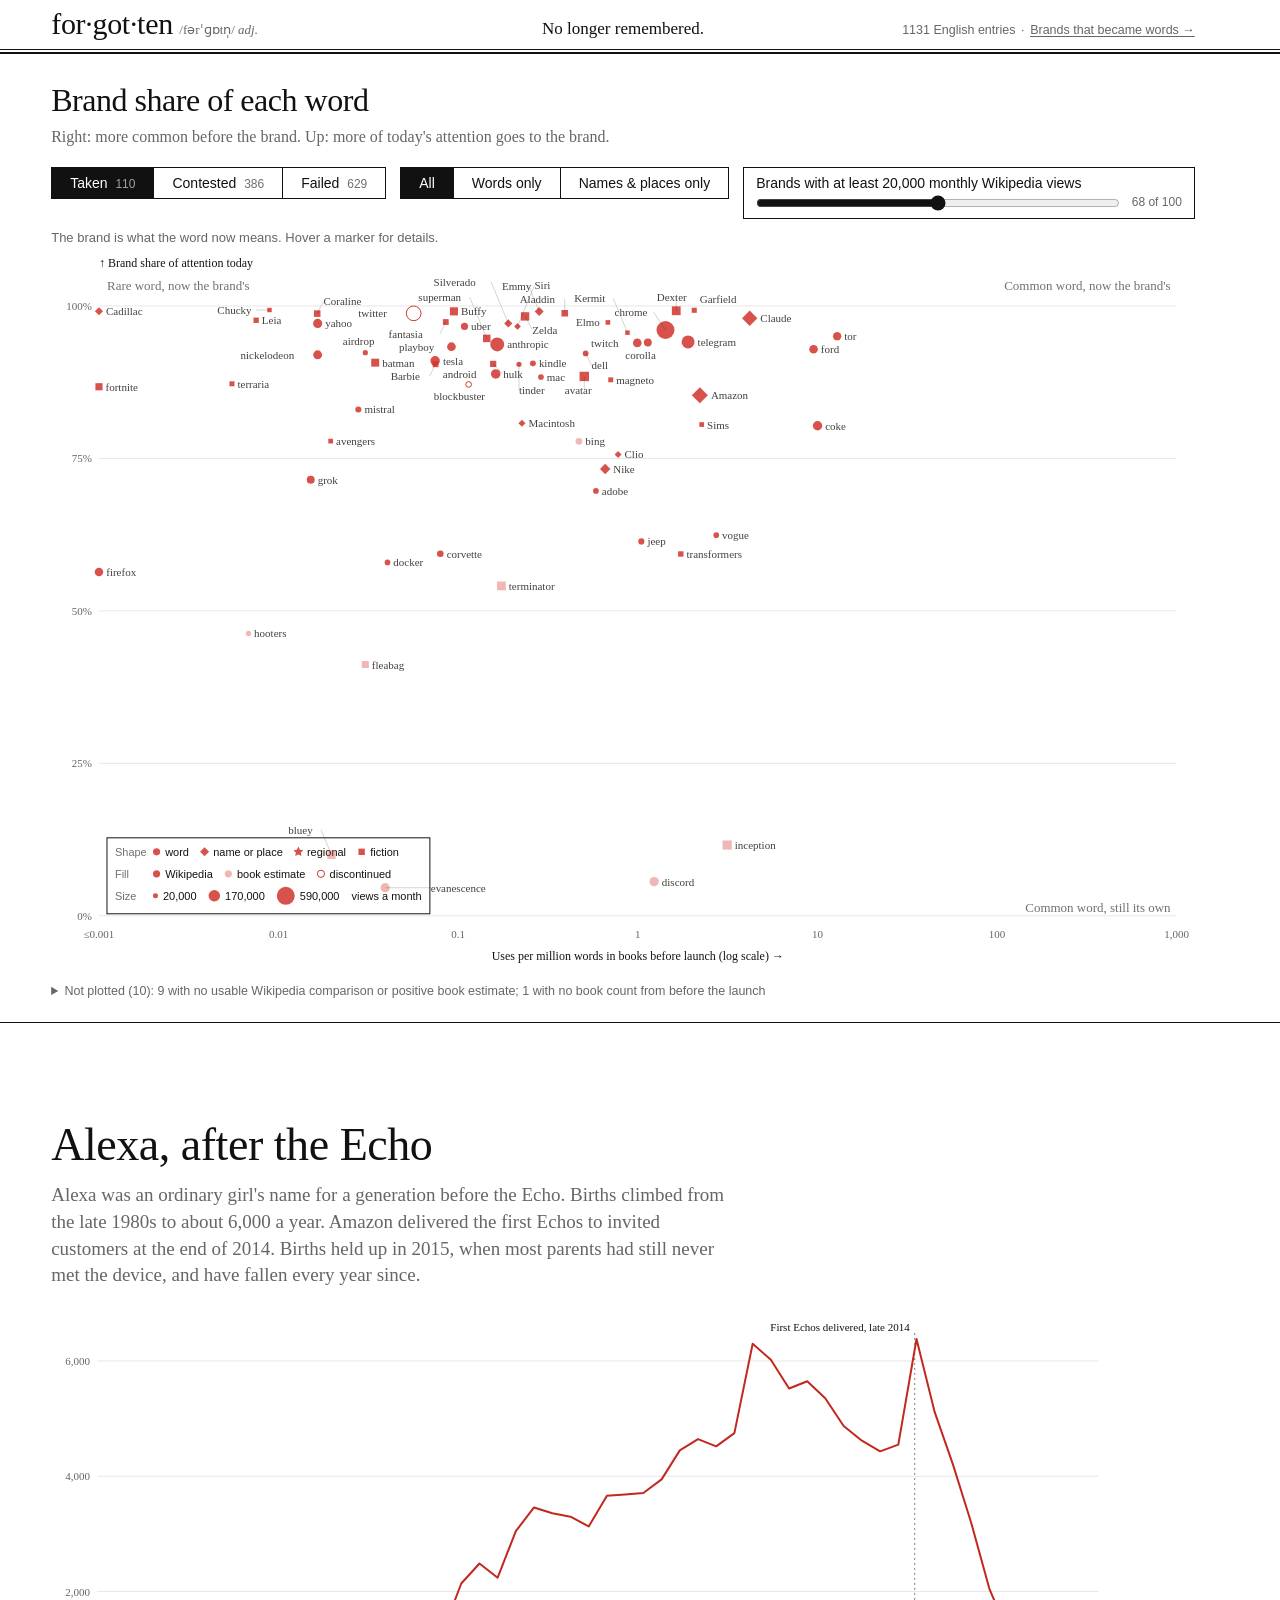
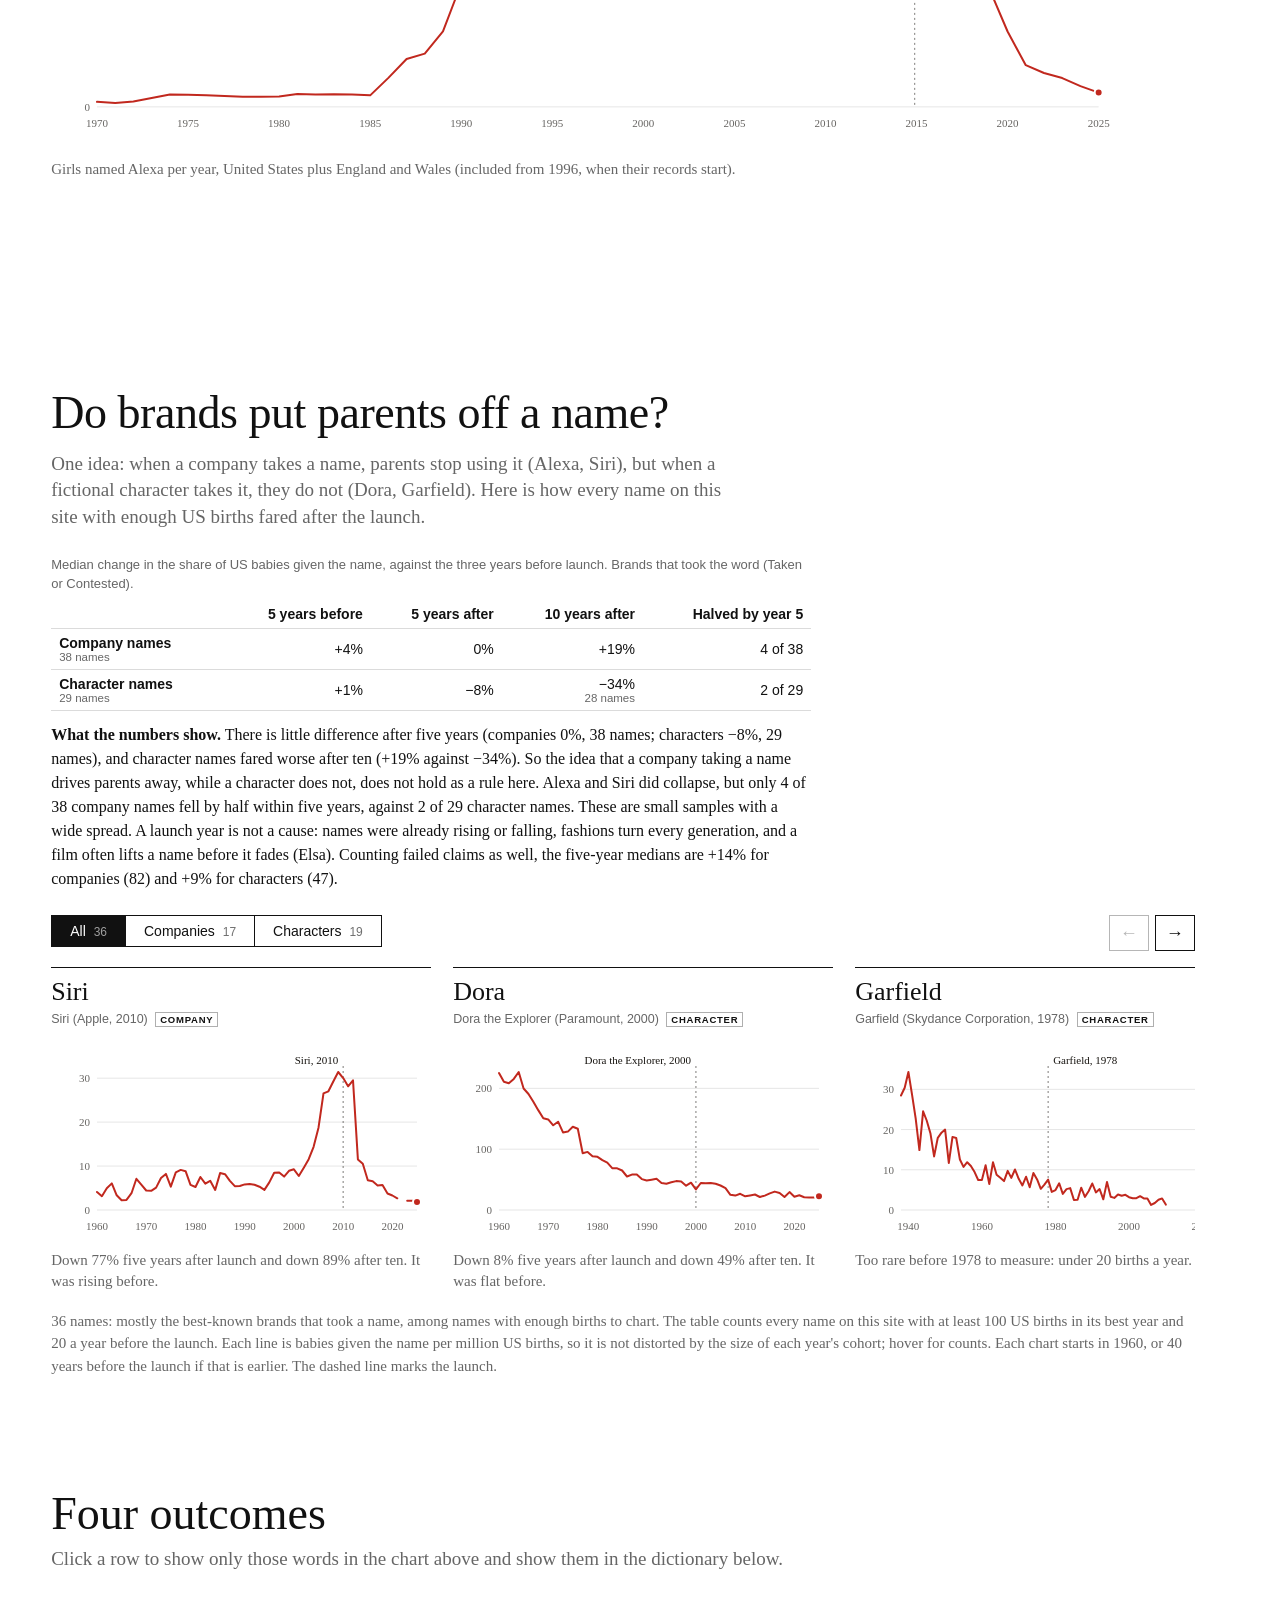
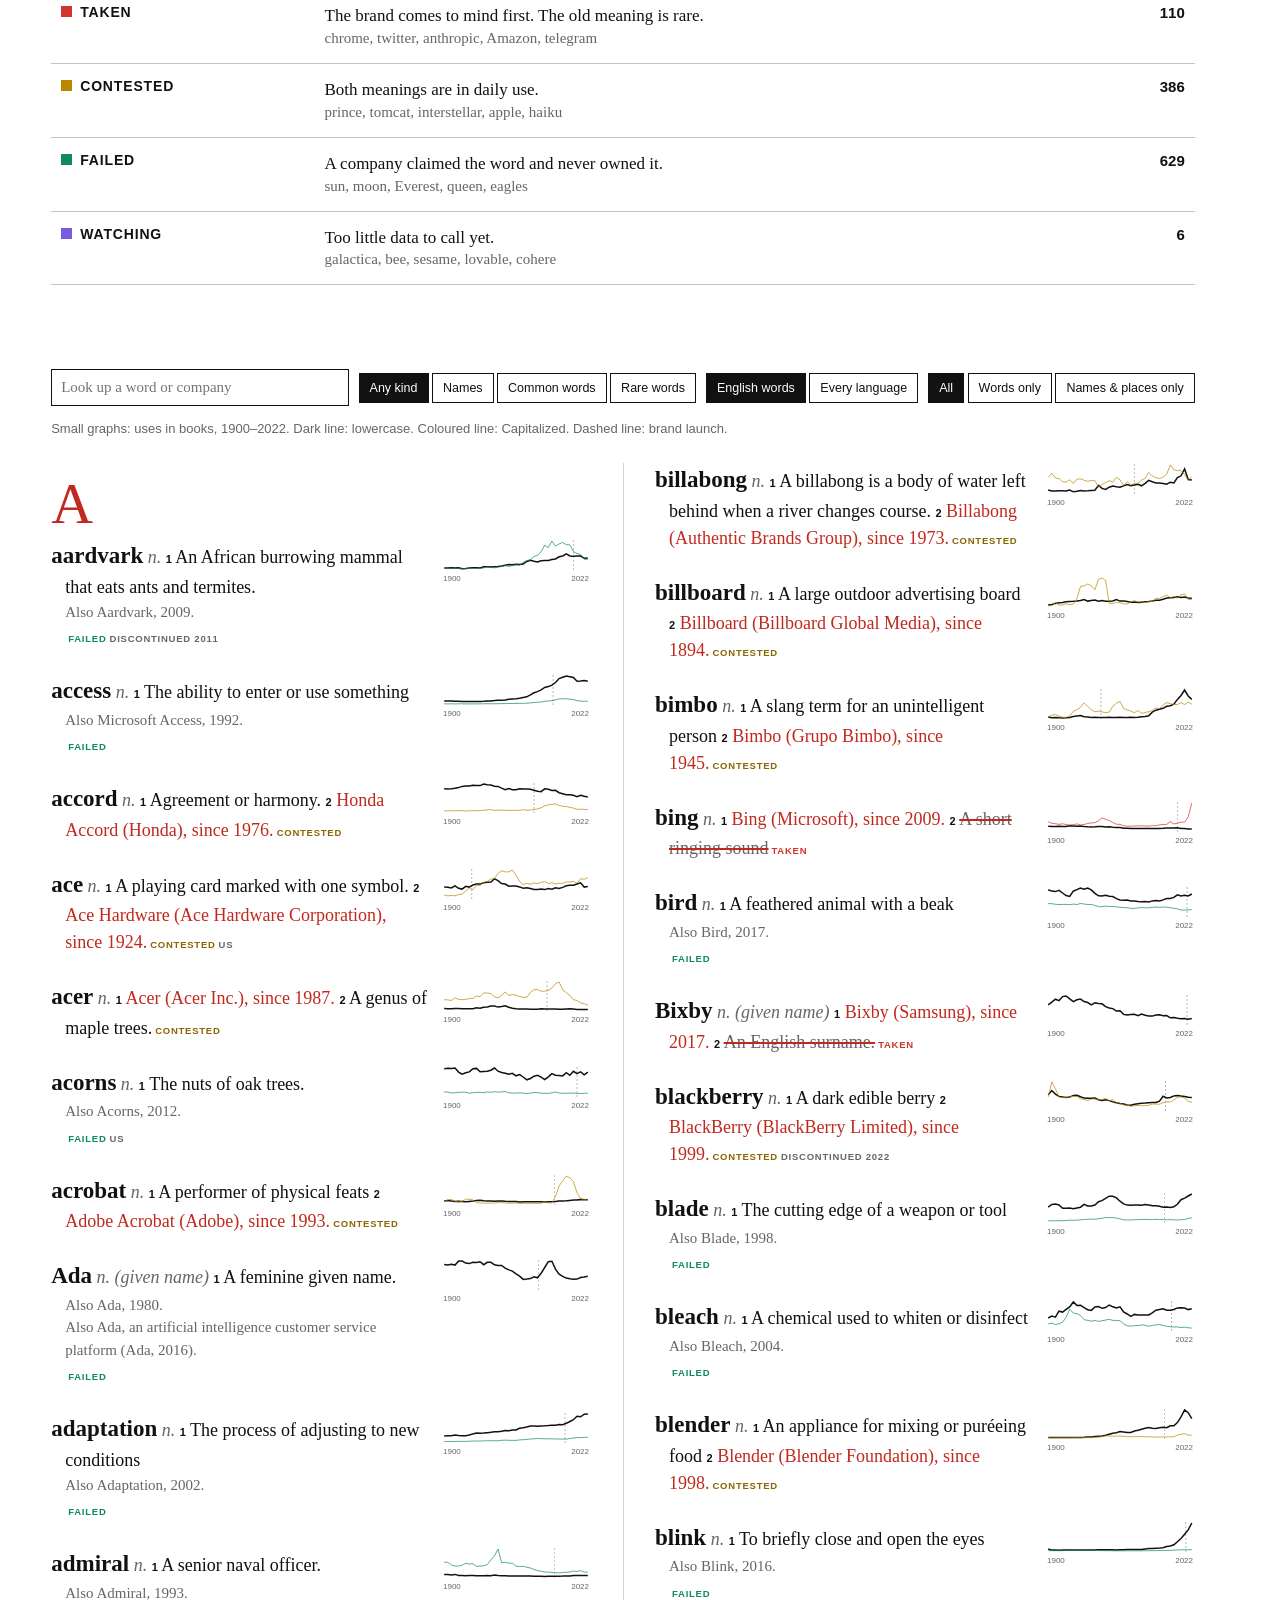
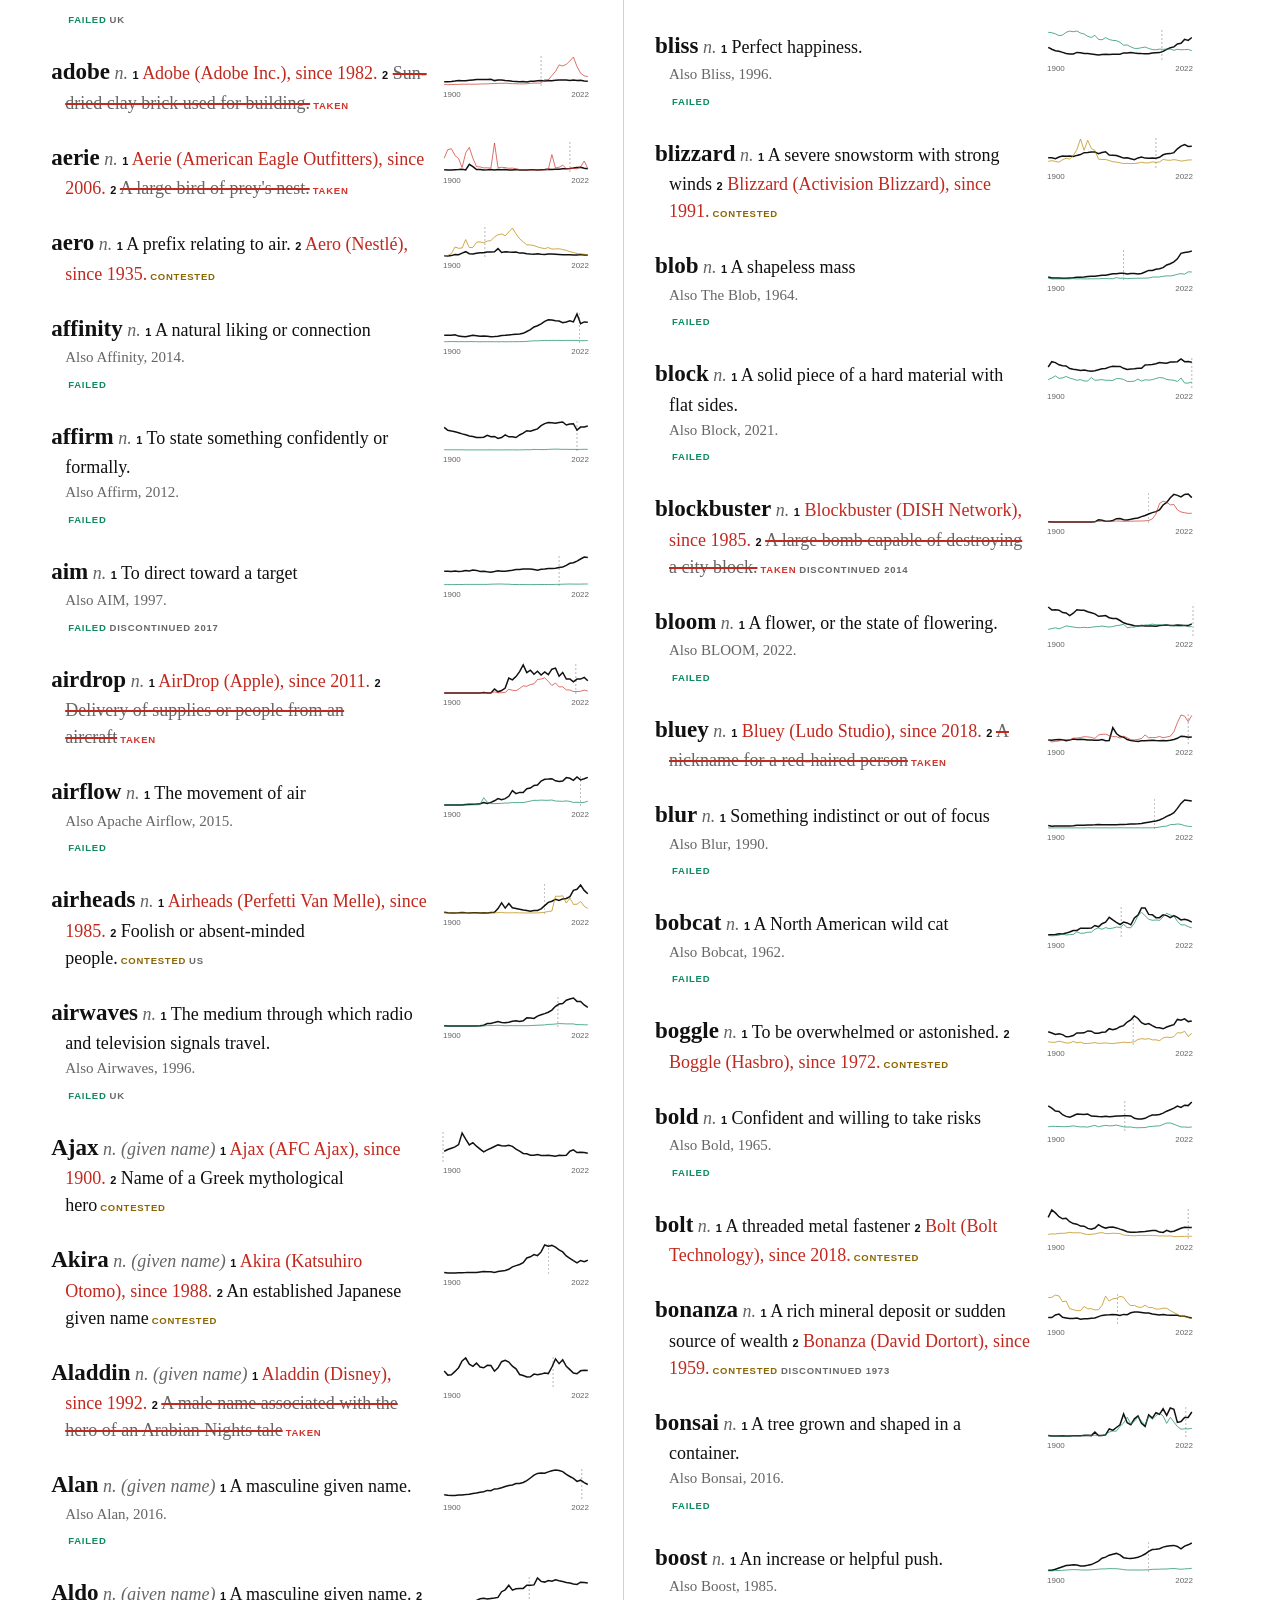
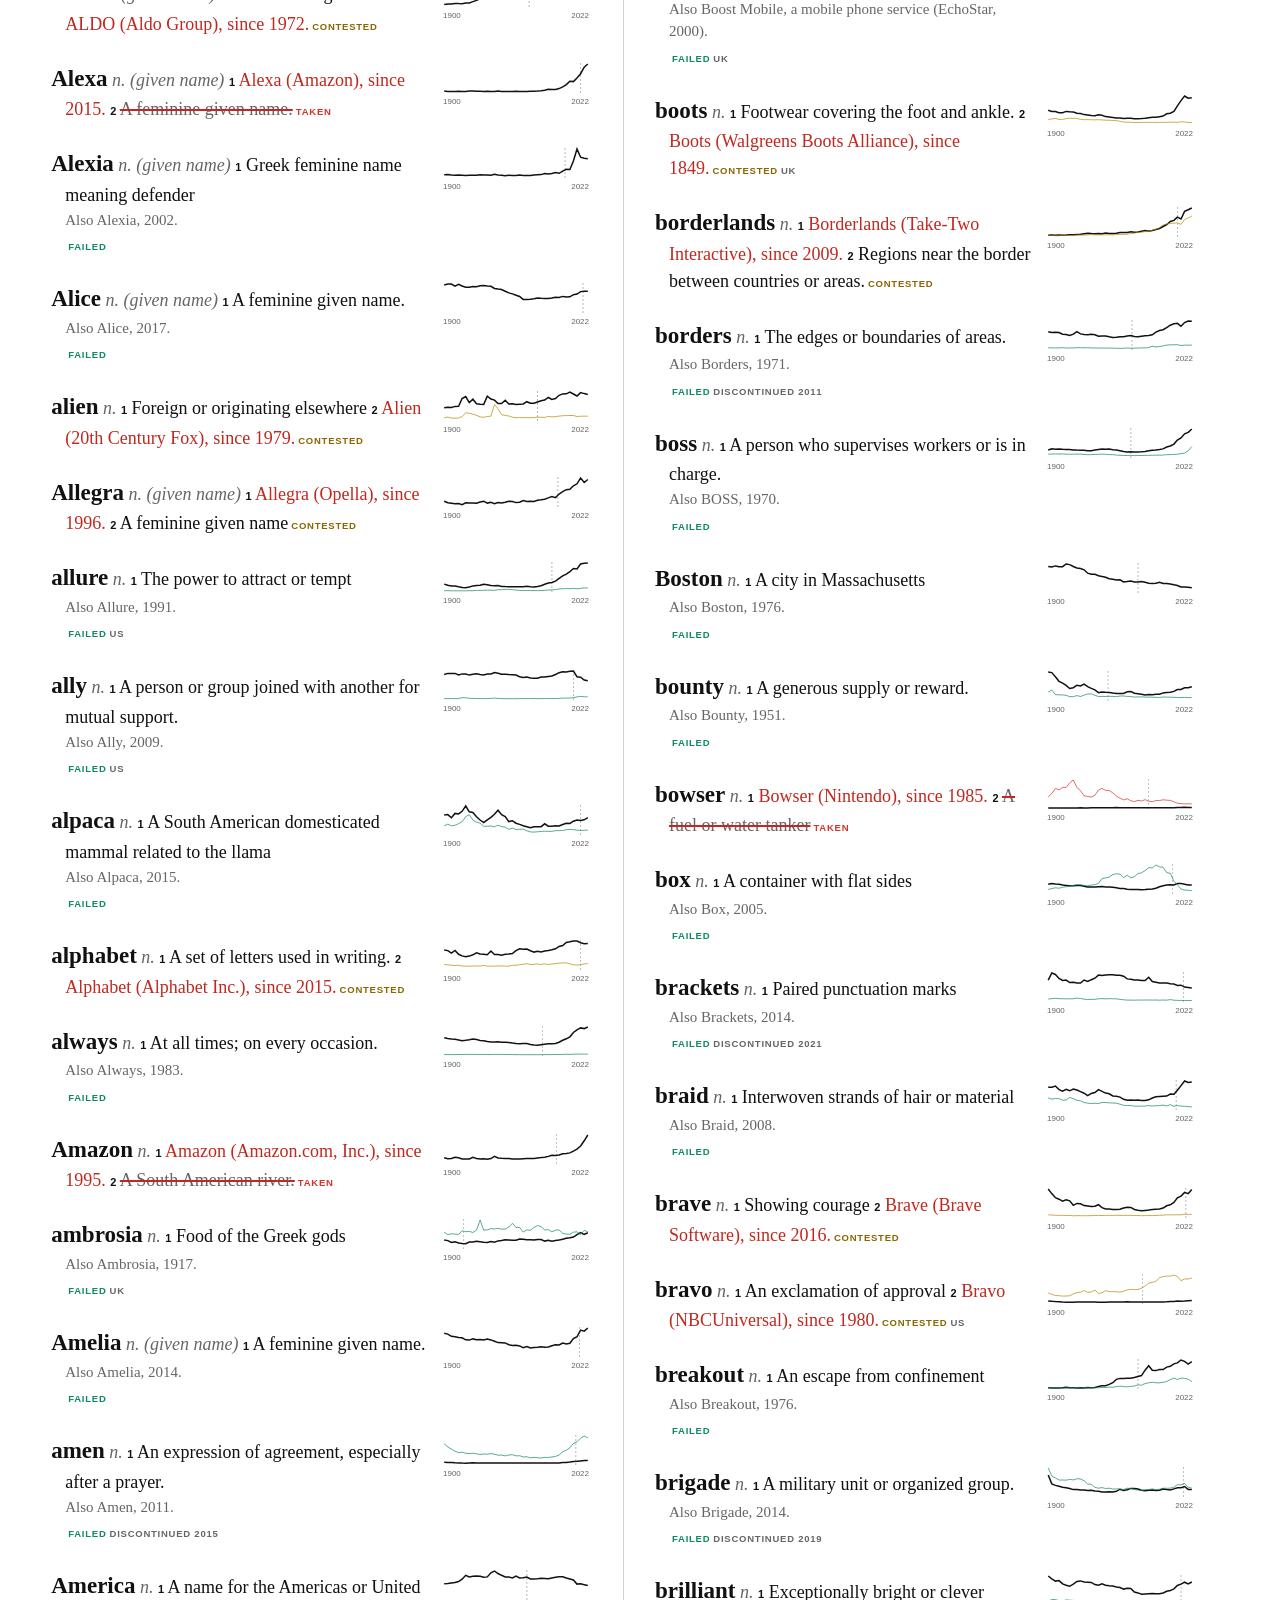
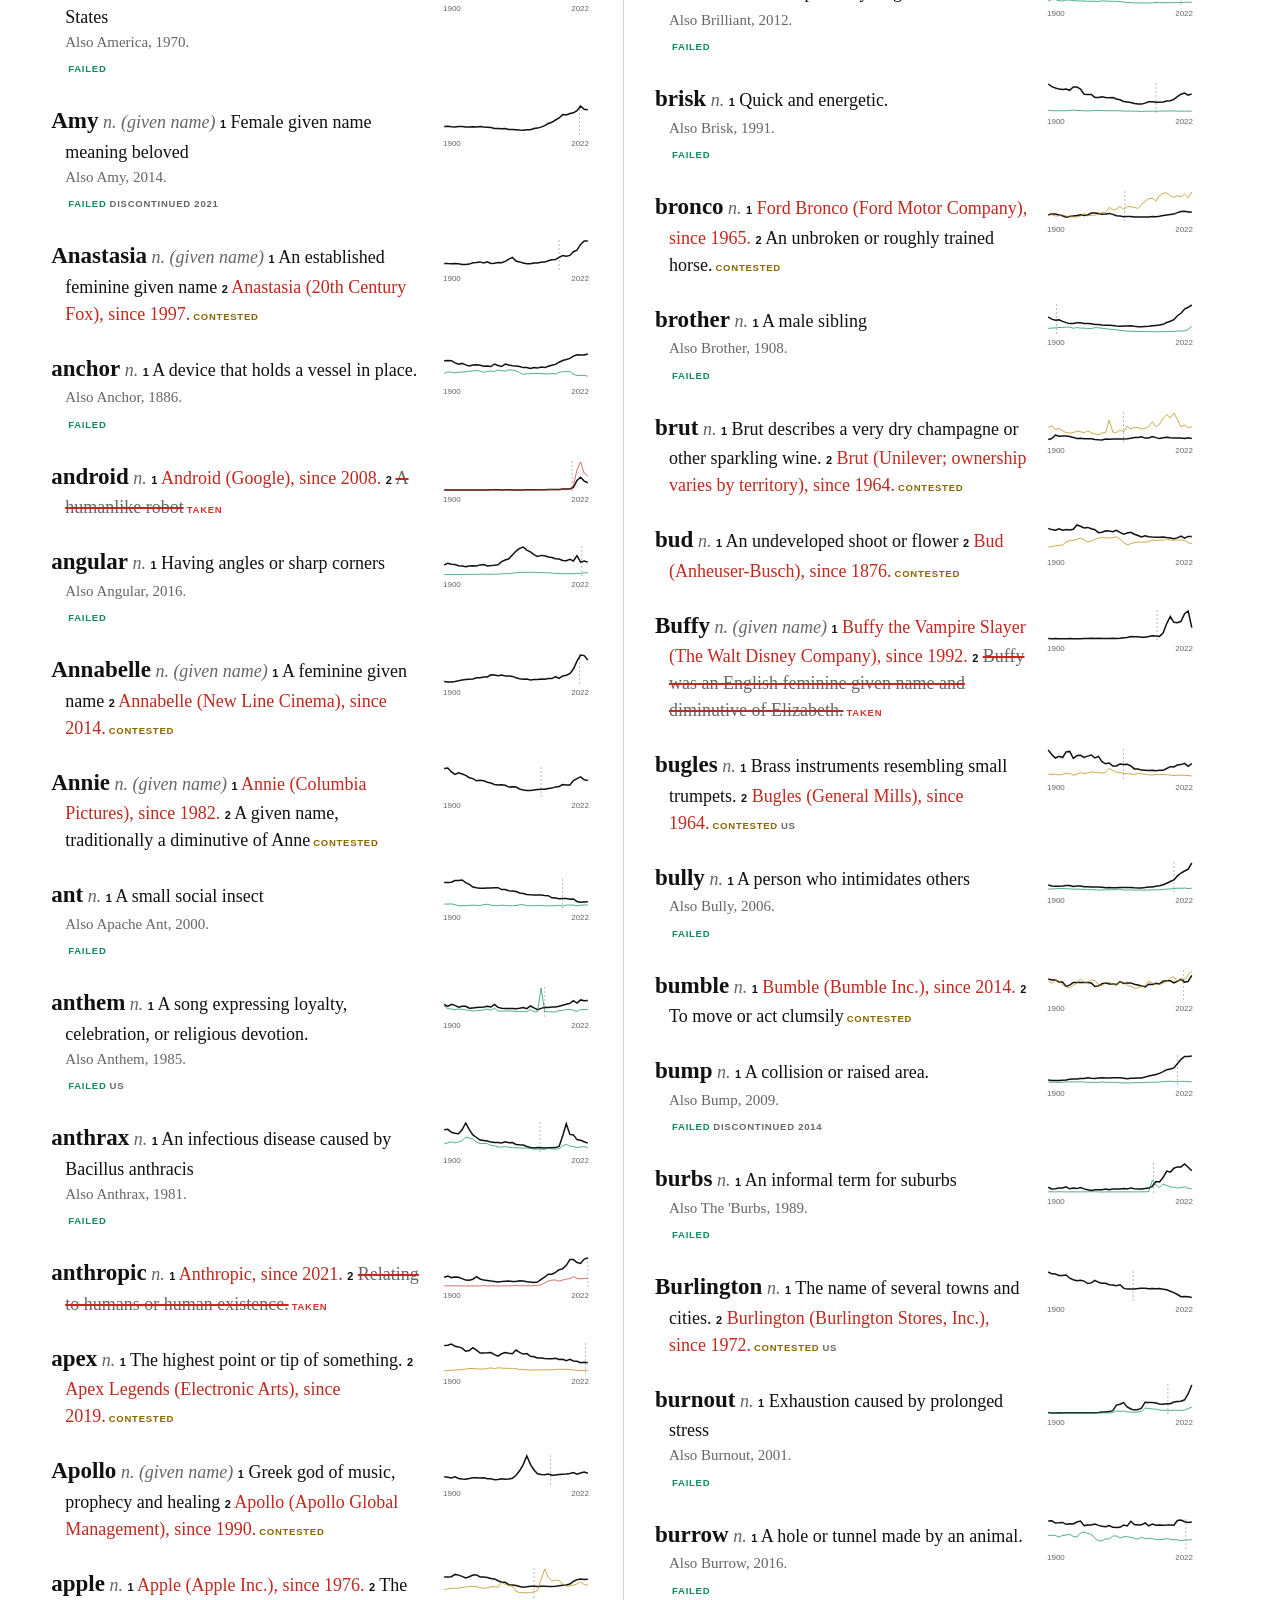
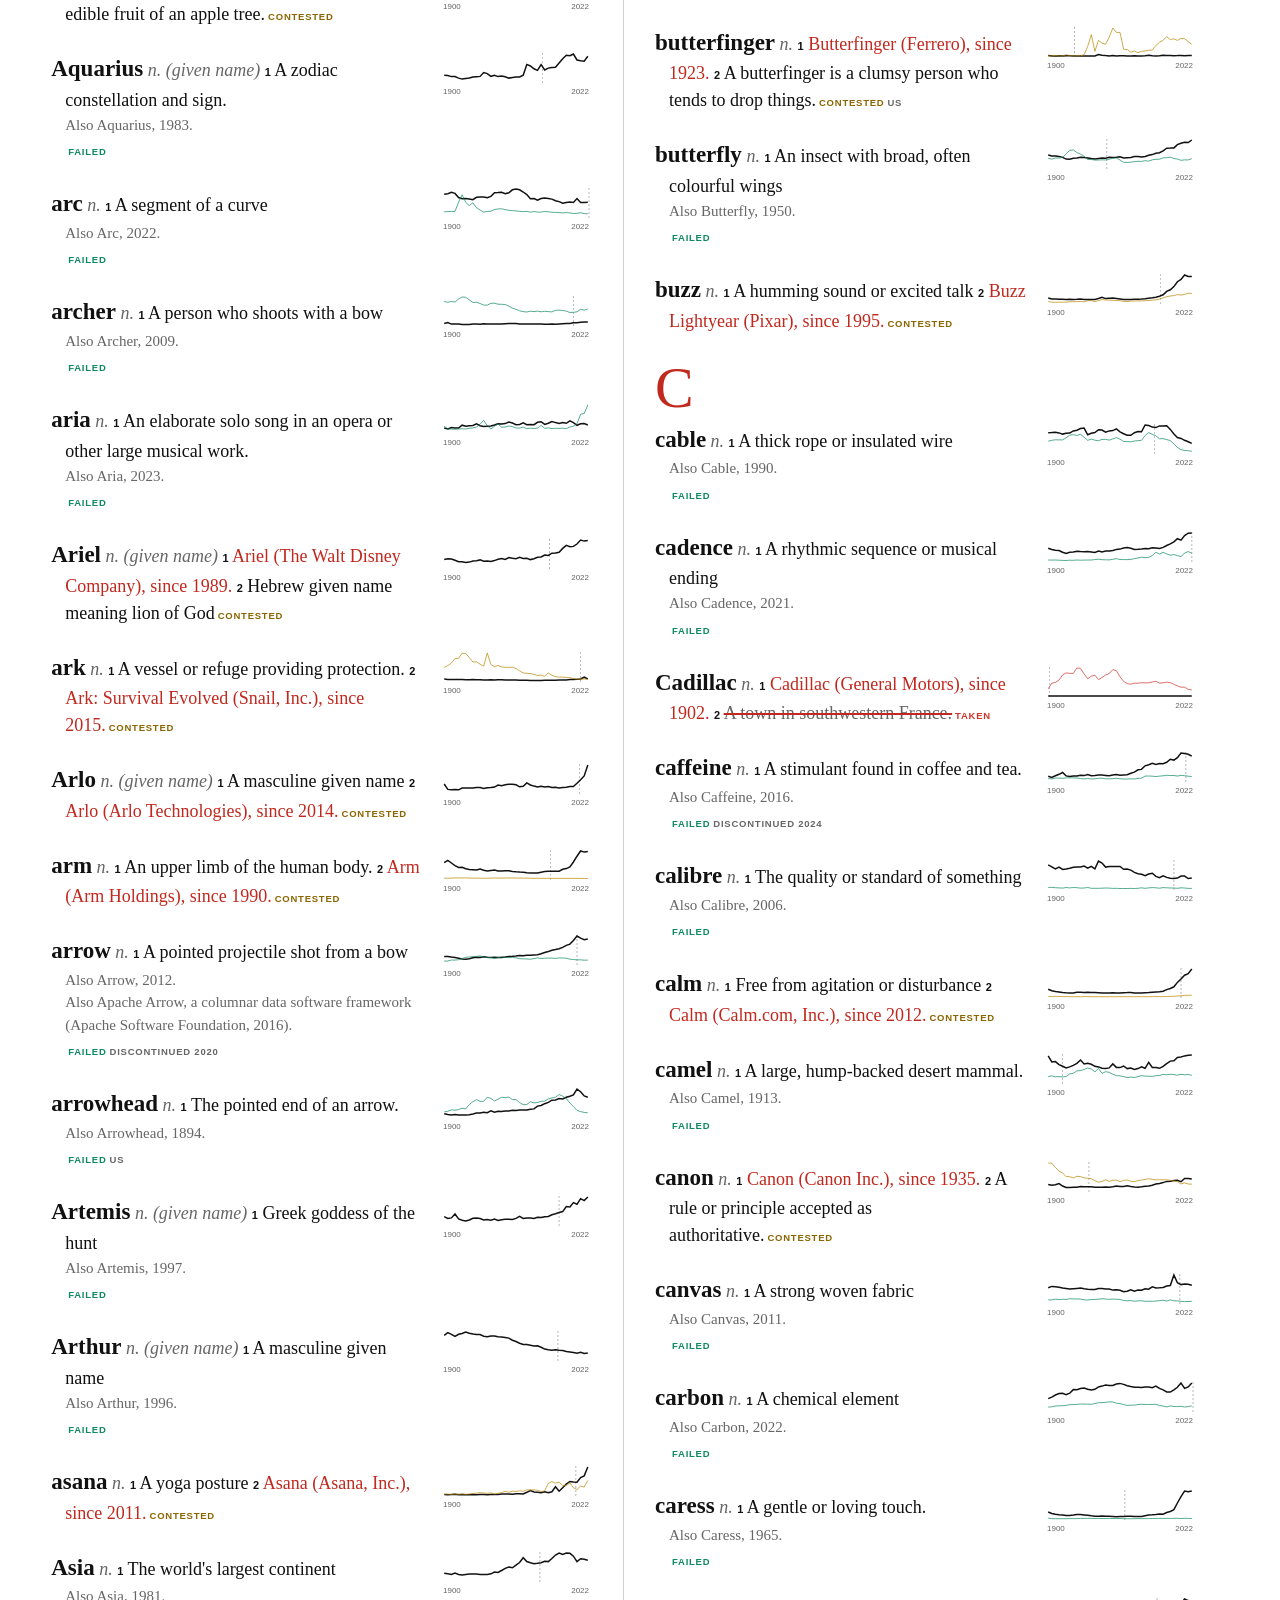
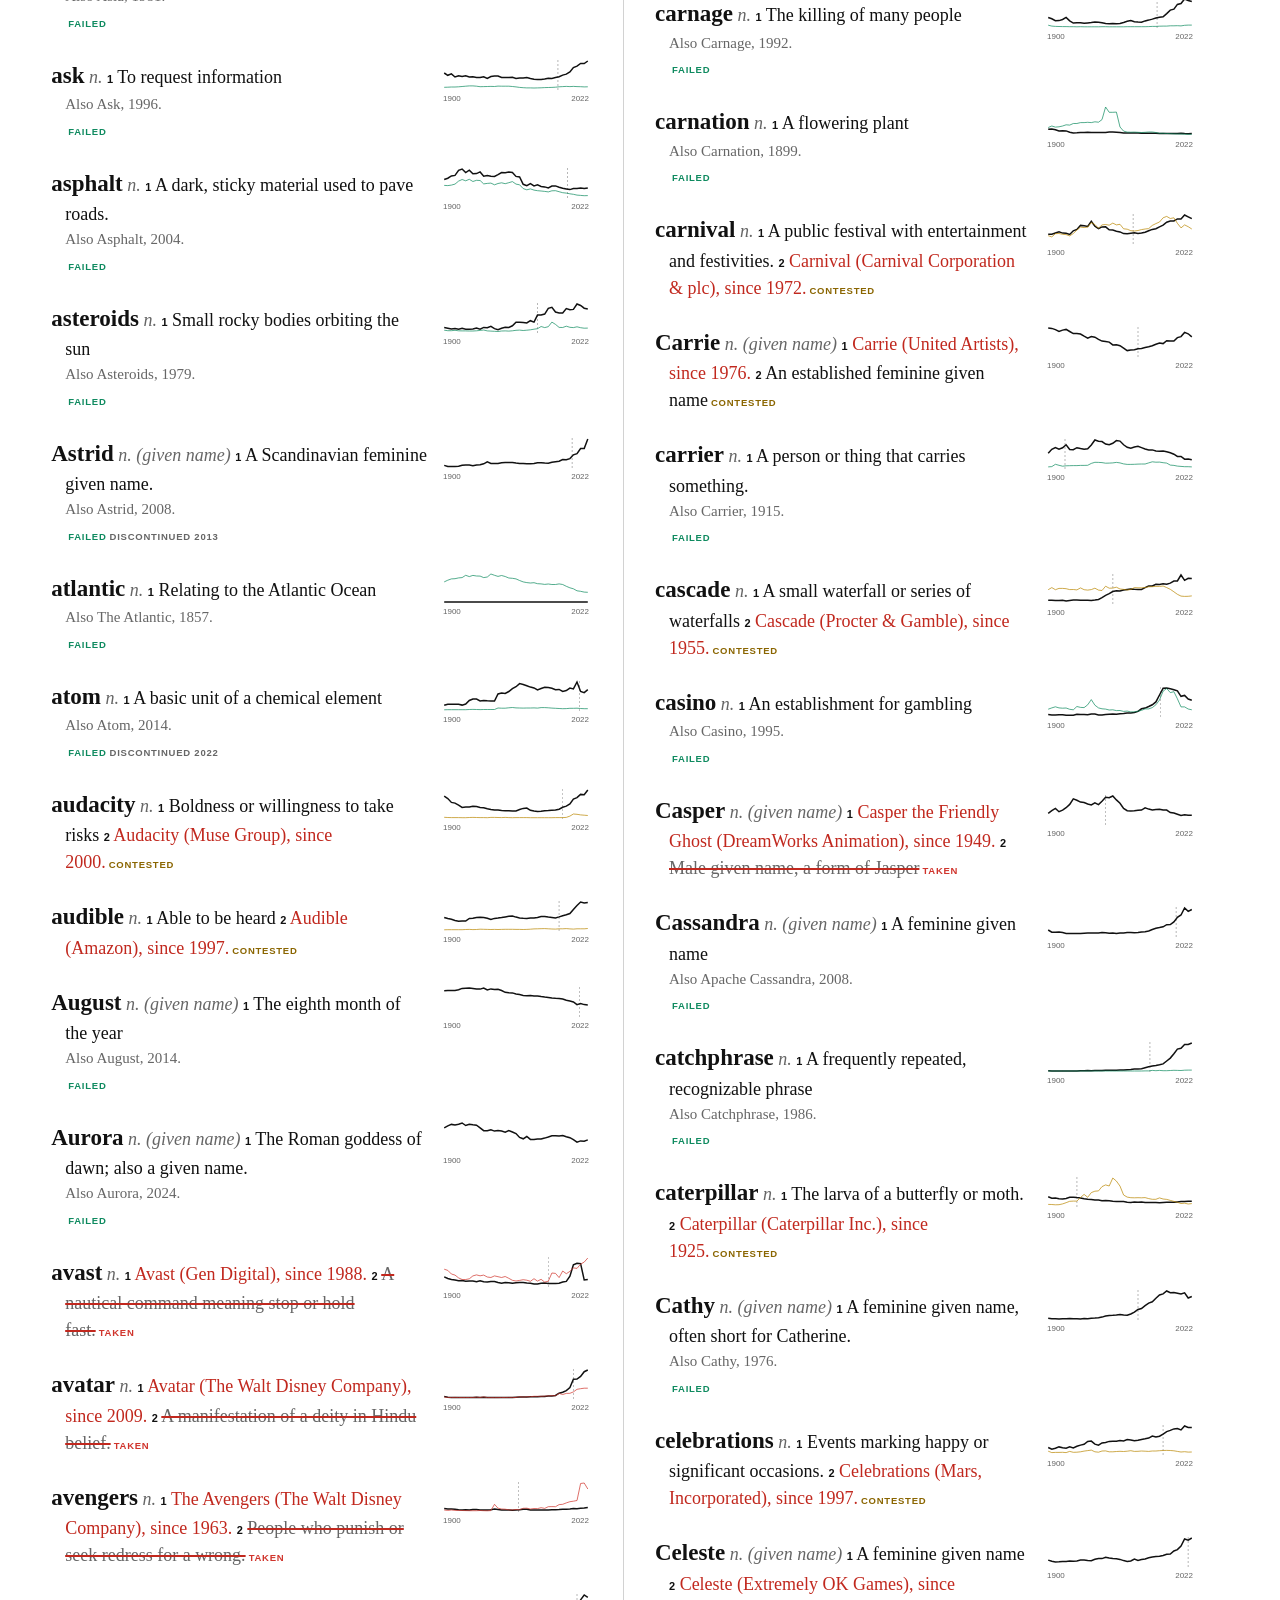
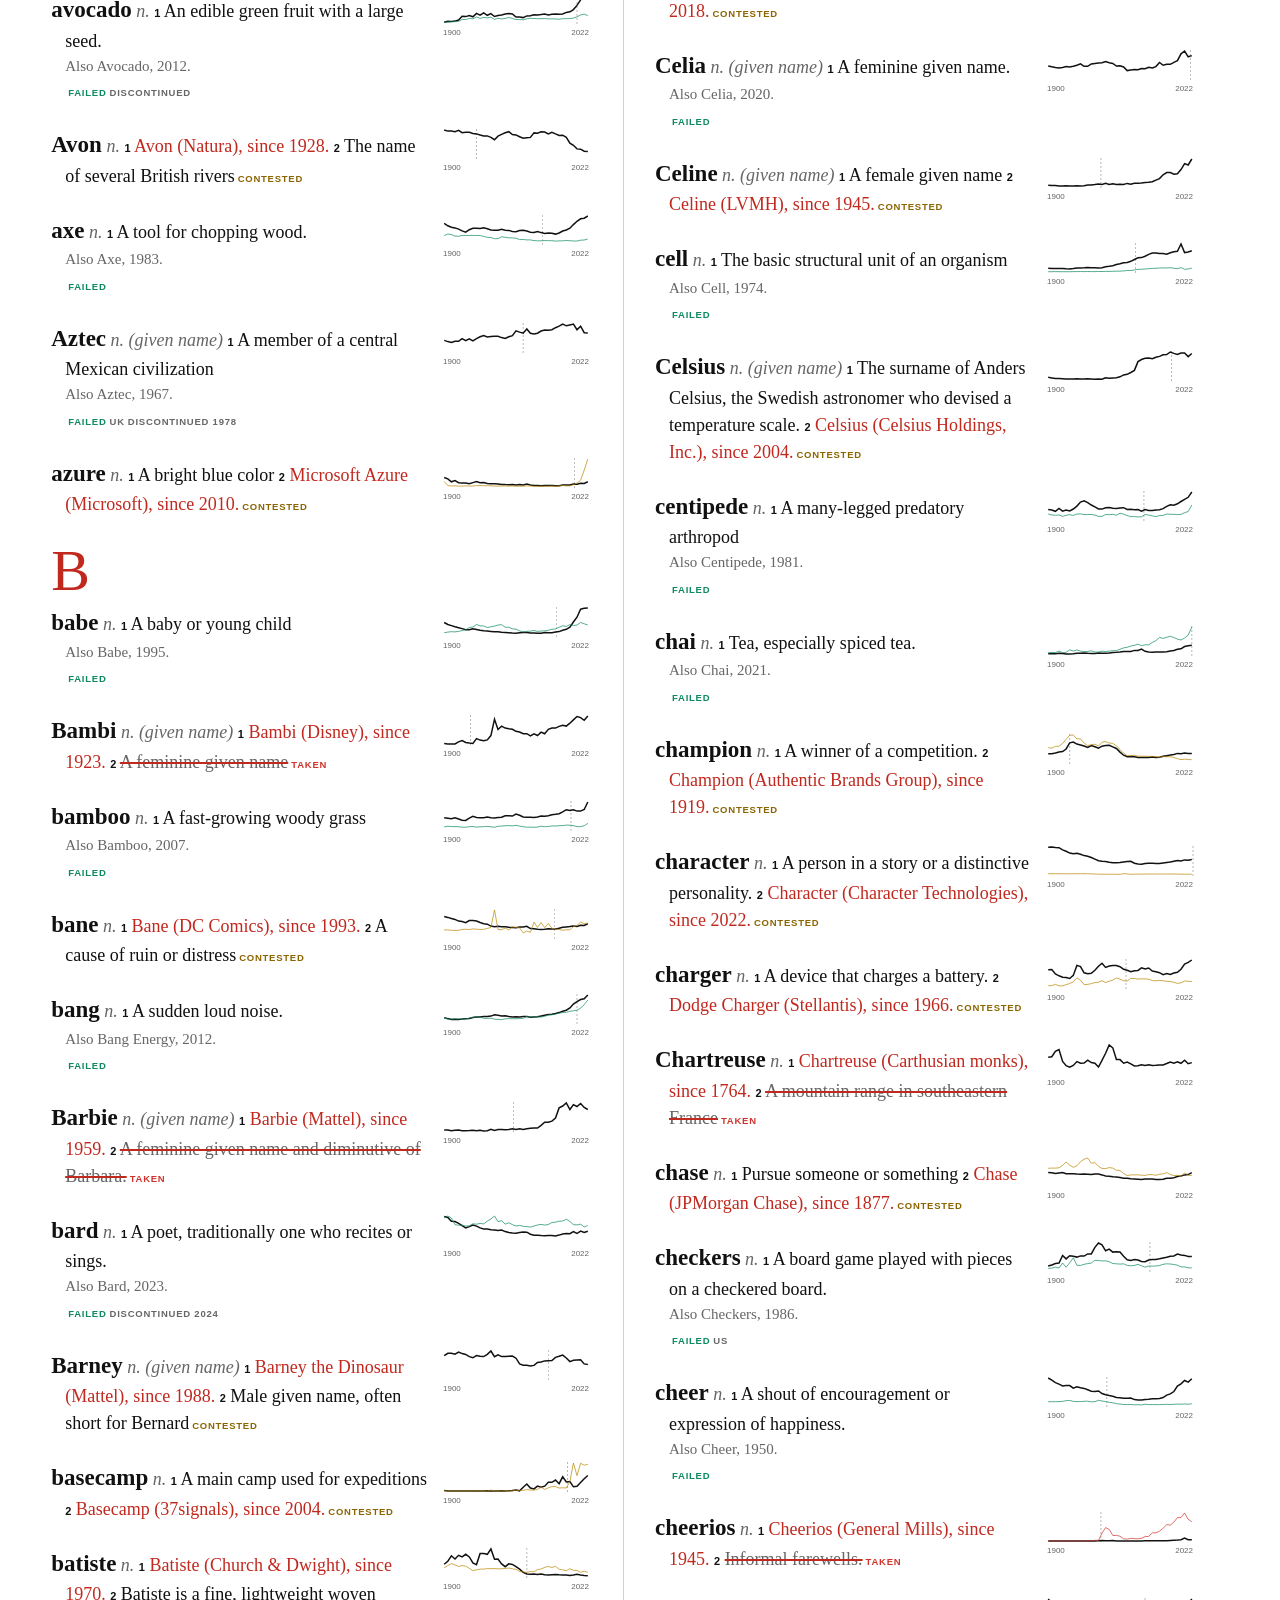
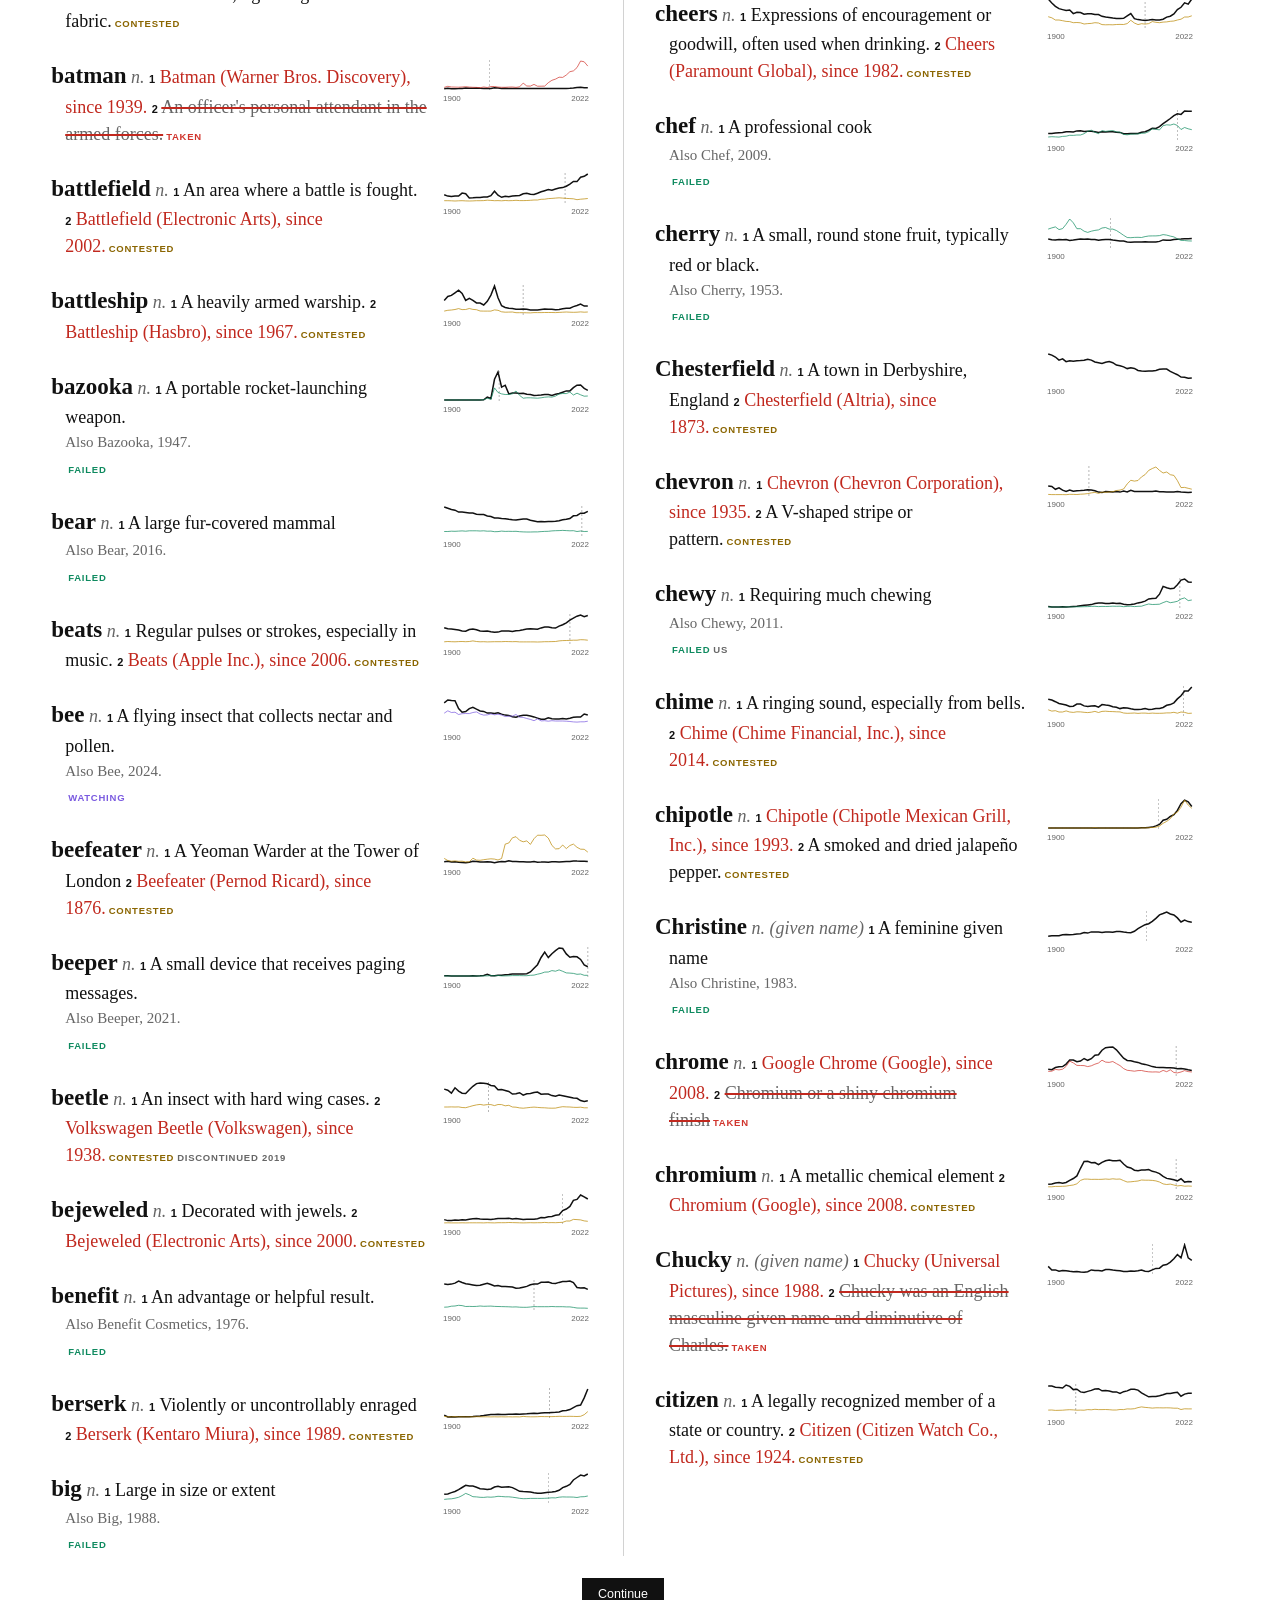
==== commit cadd0e35: "Chart: pale fill for book estimates, no outlines; three-row legend; marker size on a power scale" ====
--- a/site/index.html
+++ b/site/index.html
@@ -12,7 +12,7 @@
 .ntools{display:flex;justify-content:space-between;align-items:center;gap:10px;flex-wrap:wrap}.nnav{display:flex;gap:6px}.nnav button{font:18px/1 var(--sans);width:40px;height:36px;border:1px solid var(--k);background:#fff;color:var(--k);cursor:pointer}.nnav button:disabled{opacity:.3;cursor:default}
 .strip{display:grid;grid-auto-flow:column;grid-auto-columns:min(380px,calc(100% - 40px));gap:22px;overflow-x:auto;scroll-snap-type:x mandatory;overscroll-behavior-x:contain;padding:4px 2px 14px;margin-top:6px;scrollbar-width:thin}.ncard{scroll-snap-align:start;border-top:1px solid var(--k);padding-top:10px;min-width:0}.ncard[hidden]{display:none}.ncard h3{font:400 26px/1.1 var(--serif);margin:0}.nsub{font:12.5px/1.4 var(--sans);color:var(--s);margin:4px 0 2px;min-height:2.8em}.ntype{font:700 9.5px var(--sans);letter-spacing:.08em;text-transform:uppercase;color:var(--k);border:1px solid #11111155;padding:1px 4px;margin-left:4px;white-space:nowrap}.ncap{font:15px/1.4 var(--serif);color:var(--s);margin:4px 0 0}.nnote{margin-top:4px}
 .stools{display:flex;justify-content:space-between;gap:0 14px;flex-wrap:wrap}.stools .seg{max-width:100%;flex-wrap:wrap}.traffic{display:flex;flex:1 1 300px;min-width:0;max-width:100%;flex-wrap:wrap;gap:4px 12px;border:1px solid var(--k);padding:7px 12px;margin:6px 0 10px;font:14px var(--sans)}.traffic label{flex:1 1 100%}.traffic input{flex:1 1 150px;min-width:0;max-width:100%;margin:0;accent-color:var(--k)}.traffic output{font-size:12px;color:var(--s)}
-.seg{display:inline-flex;border:1px solid var(--k);margin:6px 0 10px;align-self:flex-start}.seg button{font:14px var(--sans);padding:7px 18px;background:none;border:0;border-left:1px solid var(--k);color:var(--k);cursor:pointer}.seg button:first-child{border-left:0}#wb,#wb2{white-space:nowrap}#wb button,#wb2 button{white-space:nowrap} .seg button span{opacity:.6;margin-left:4px;font-size:12px}.seg button[aria-pressed=true]{background:var(--k);color:#fff}.note{font:13px/1.45 var(--sans);color:var(--s);margin:0 0 8px}.unplot{font:13px/1.5 var(--sans);color:var(--s);margin:10px 0 0}.legend{display:flex;gap:14px;flex-wrap:wrap;font:11.5px var(--sans);color:var(--s)}.legend i{display:inline-block;width:11px;height:11px;margin-right:5px;vertical-align:-1px}#slg{margin-top:8px}#slg[hidden]{display:none}.unplot details{margin:0}
+.seg{display:inline-flex;border:1px solid var(--k);margin:6px 0 10px;align-self:flex-start}.seg button{font:14px var(--sans);padding:7px 18px;background:none;border:0;border-left:1px solid var(--k);color:var(--k);cursor:pointer}.seg button:first-child{border-left:0}#wb,#wb2{white-space:nowrap}#wb button,#wb2 button{white-space:nowrap} .seg button span{opacity:.6;margin-left:4px;font-size:12px}.seg button[aria-pressed=true]{background:var(--k);color:#fff}.note{font:13px/1.45 var(--sans);color:var(--s);margin:0 0 8px}.unplot{font:13px/1.5 var(--sans);color:var(--s);margin:10px 0 0}.legend{display:flex;gap:14px;flex-wrap:wrap;font:11.5px var(--sans);color:var(--s)}.legend i{display:inline-block;width:11px;height:11px;margin-right:5px;vertical-align:-1px}#slg{margin-top:8px;display:flex;flex-direction:column;gap:6px;font-size:11px}#slg .lgrow{display:flex;flex-wrap:wrap;align-items:center;gap:6px 12px}#slg .lgrow>span{white-space:nowrap}#slg .lglabel{width:32px;opacity:.6}#slg[hidden]{display:none}.unplot details{margin:0}
 .controls{display:flex;gap:10px;flex-wrap:wrap;align-items:center;padding:14px 0;font:12.5px var(--sans)}.controls input{flex:1 1 220px;padding:9px;border:1px solid var(--k);background:#fff;font:15px var(--serif)}.controls button{font:12.5px var(--sans);border:1px solid var(--k);background:none;padding:7px 10px;cursor:pointer;color:var(--k)}.controls button[aria-pressed=true]{background:var(--k);color:var(--p)}
 :focus-visible{outline:2px solid var(--r);outline-offset:2px}
 #dict{columns:2 400px;column-gap:64px;column-rule:1px solid #11111130;padding-top:16px}
@@ -56,7 +56,7 @@
 const scat=()=>{const base=filtered(),group=g||sg;document.querySelectorAll('#scat button[data-g]').forEach(b=>{b.setAttribute('aria-pressed',b.dataset.g===group);b.querySelector('span').textContent=base.filter(e=>e.group===b.dataset.g).length});$('#scn').textContent=(SC.find(x=>x[0]===group)?.[1]||GROUPS[group].note)+' Hover a marker for details.';const r=stealsChart($('#f3'),base,{minViews,group,ink:k,height:innerWidth<760?520:Math.min(860,Math.max(460,innerHeight-190)),corners:innerWidth>=760,labels:'all',plotLegend:true});
   $('#traffic-label').textContent=minViews?`Brands with at least ${num(minViews)} monthly Wikipedia views`:'All brands';$('#traffic').setAttribute('aria-valuetext',minViews?`${num(minViews)} monthly Wikipedia views`:'All brands');$('#traffic-count').textContent=`${num(r.plotted)} of ${num(r.total)}`;
   const c=GROUPS[group].color,off=r.off,nb=r.noBooks,nv=off.length-nb;
-  $('#slg').hidden=r.legendInPlot;$('#slg').innerHTML=r.legendInPlot?'':r.legendItems.map(([m,t])=>`<span>${MARK(m,c)}${t}</span>`).join('')+r.sizeItems.map(([s,t])=>`<span>${MARK('dot',c,s)}${t}</span>`).join('');
+  $('#slg').hidden=r.legendInPlot;$('#slg').innerHTML=r.legendInPlot?'':[...r.legendRows,['Size',r.sizeItems]].map(([label,items],i)=>`<div class="lgrow"><span class="lglabel">${label}</span>${items.map(([m,t])=>`<span>${MARK(i===2?'dot':m,c,i===2?m:3.6)}${t}</span>`).join('')}${i===2?'<span>views a month</span>':''}</div>`).join('');
   $('#unplot').innerHTML=off.length?`<details><summary>Not plotted (${off.length}): ${[nv&&`${nv} with no usable Wikipedia comparison or positive book estimate`,nb&&`${nb} with no book count from before the launch`].filter(Boolean).join('; ')}</summary>${off.map(e=>esc(e.word)).join(', ')}.</details>`:''};
 $('#traffic').oninput=ev=>{minViews=TRAFFIC[+ev.target.value];scat()};
 document.querySelector('#scat .seg').onclick=ev=>{const b=ev.target.closest('button');if(b){sg=b.dataset.g;g=sg;bar();n=220;render()}};
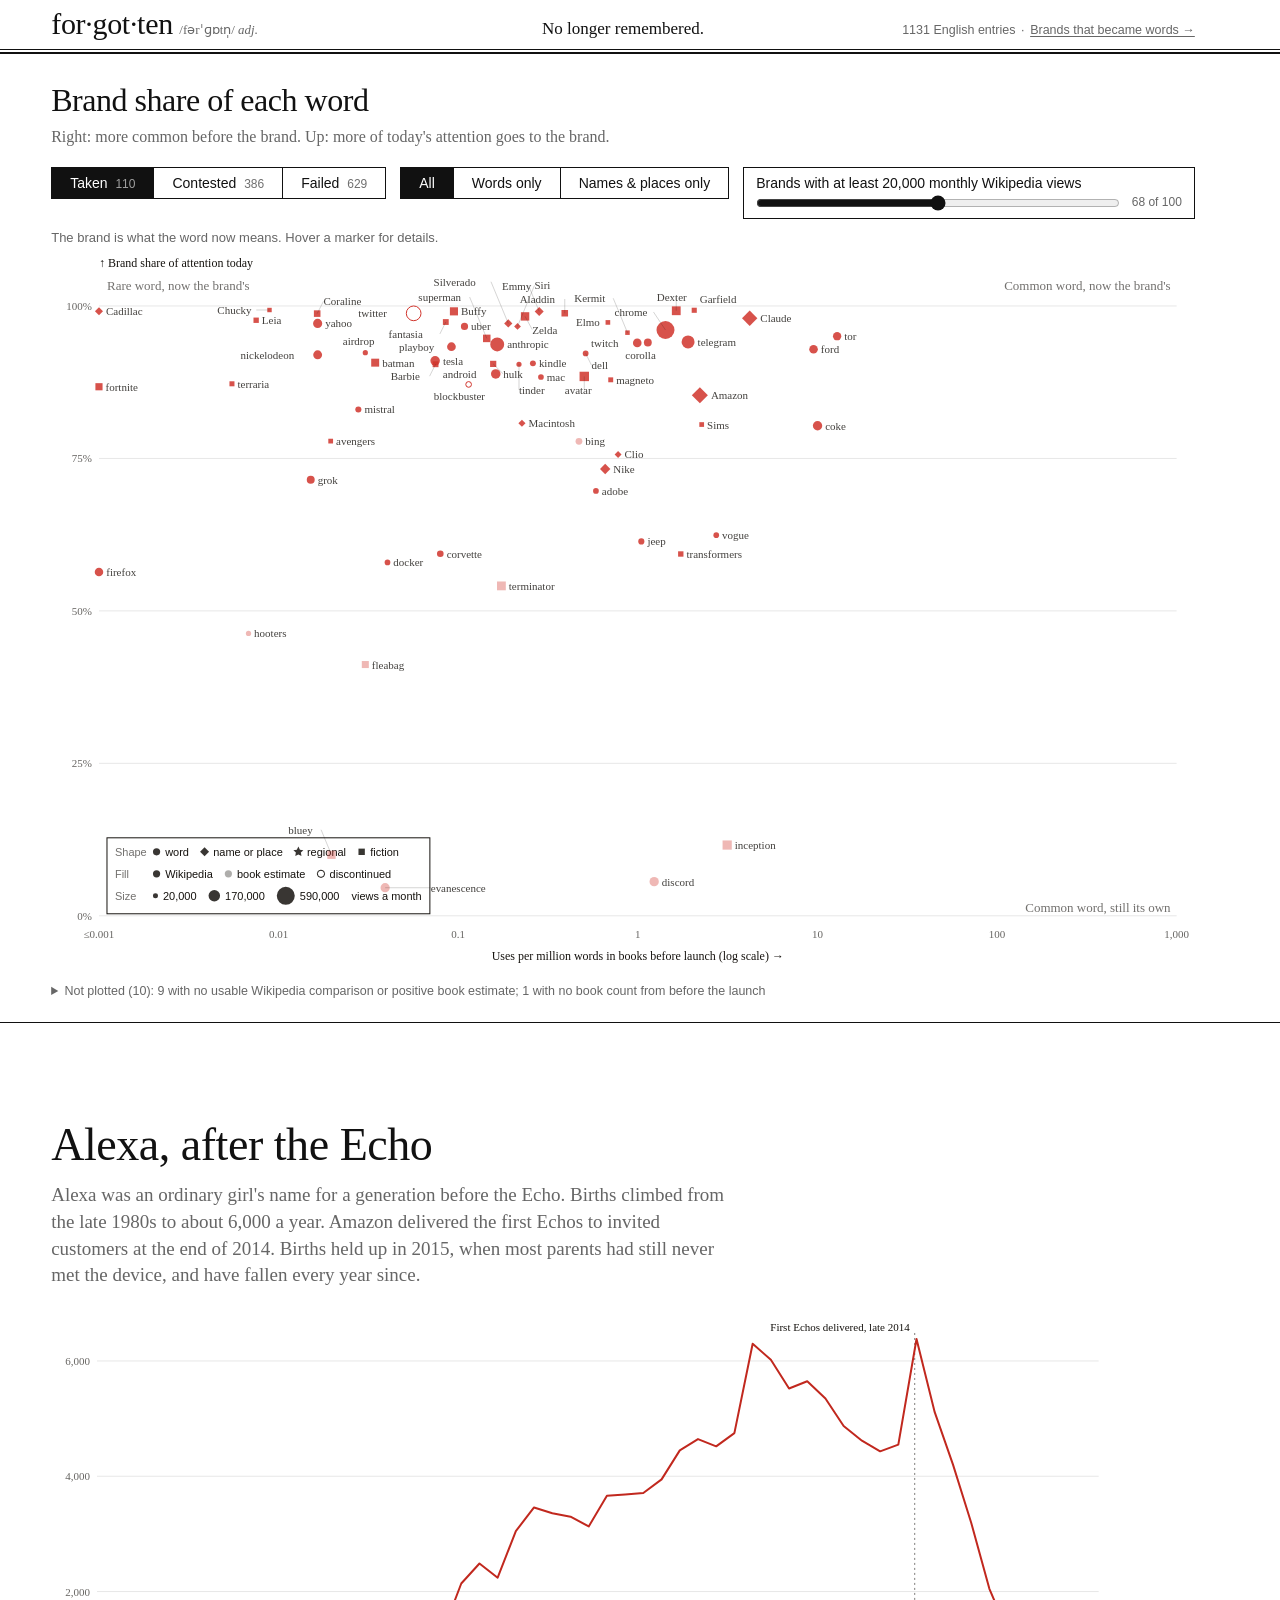
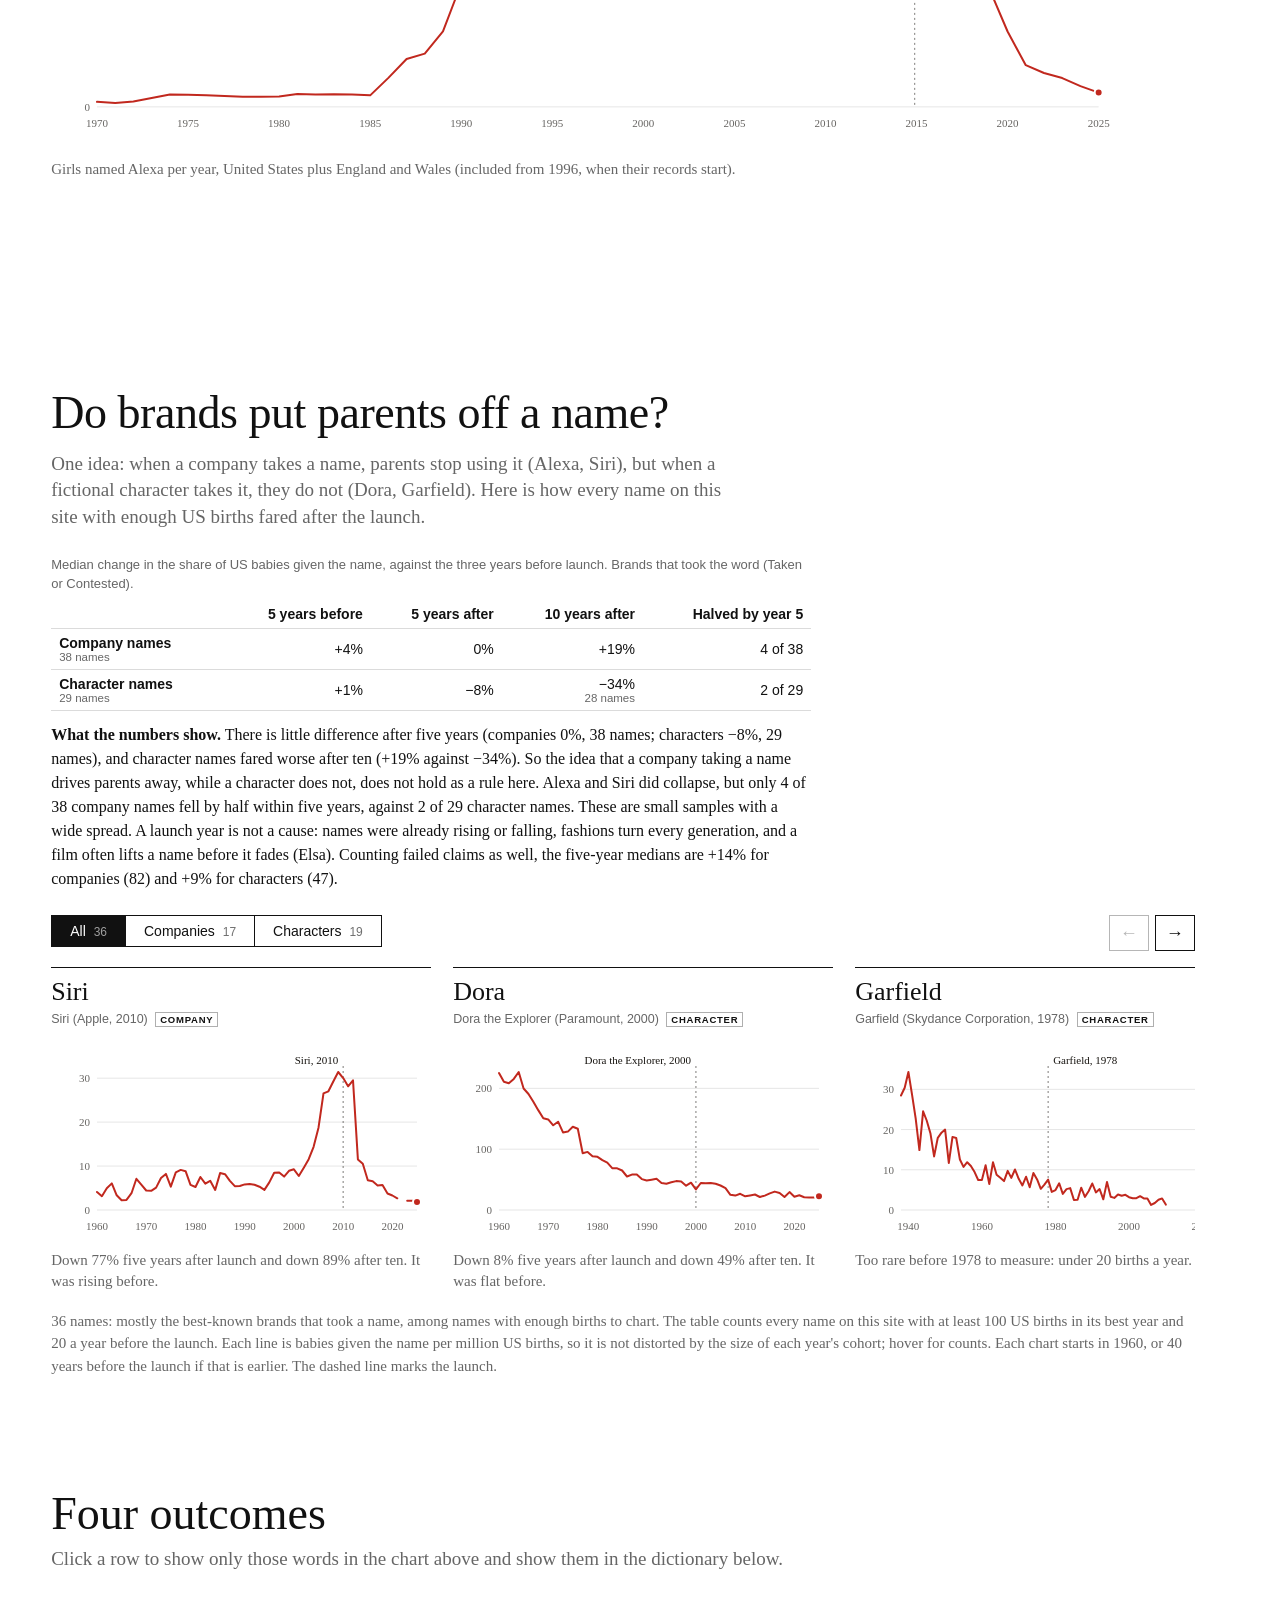
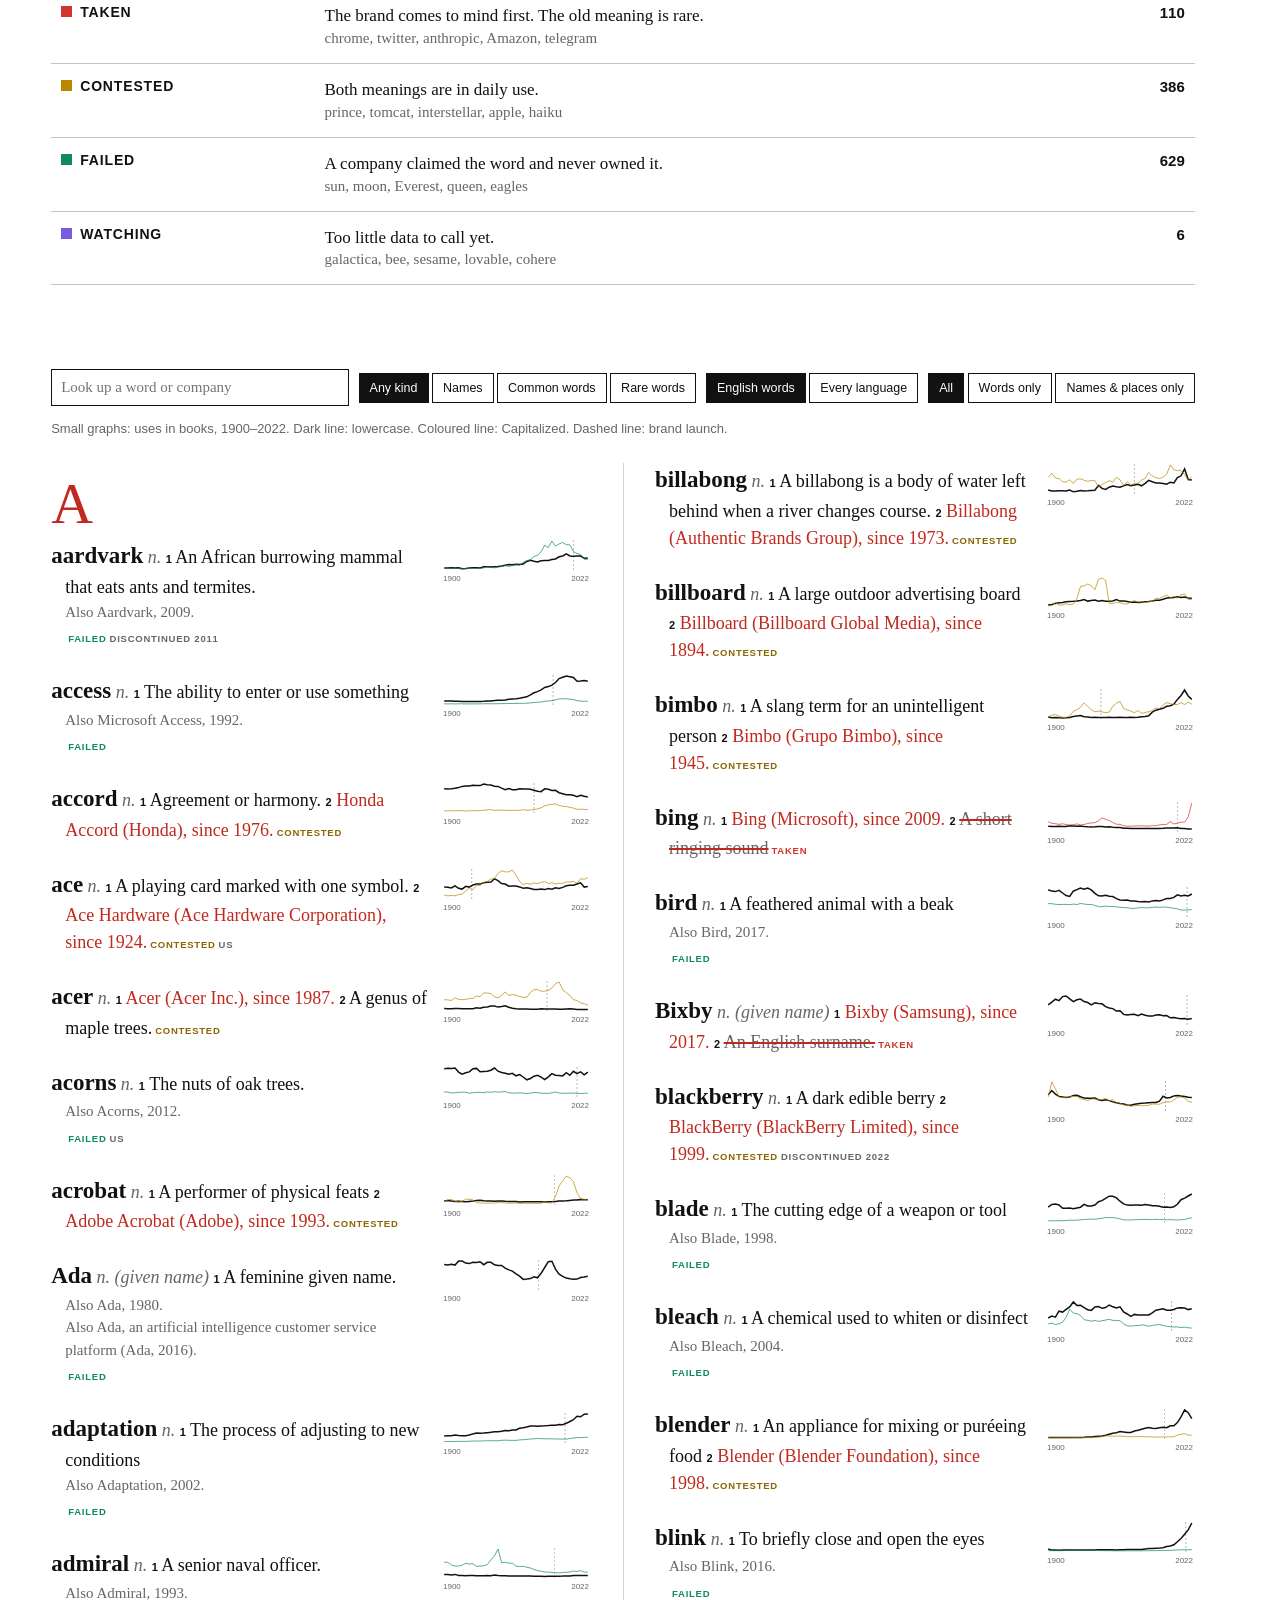
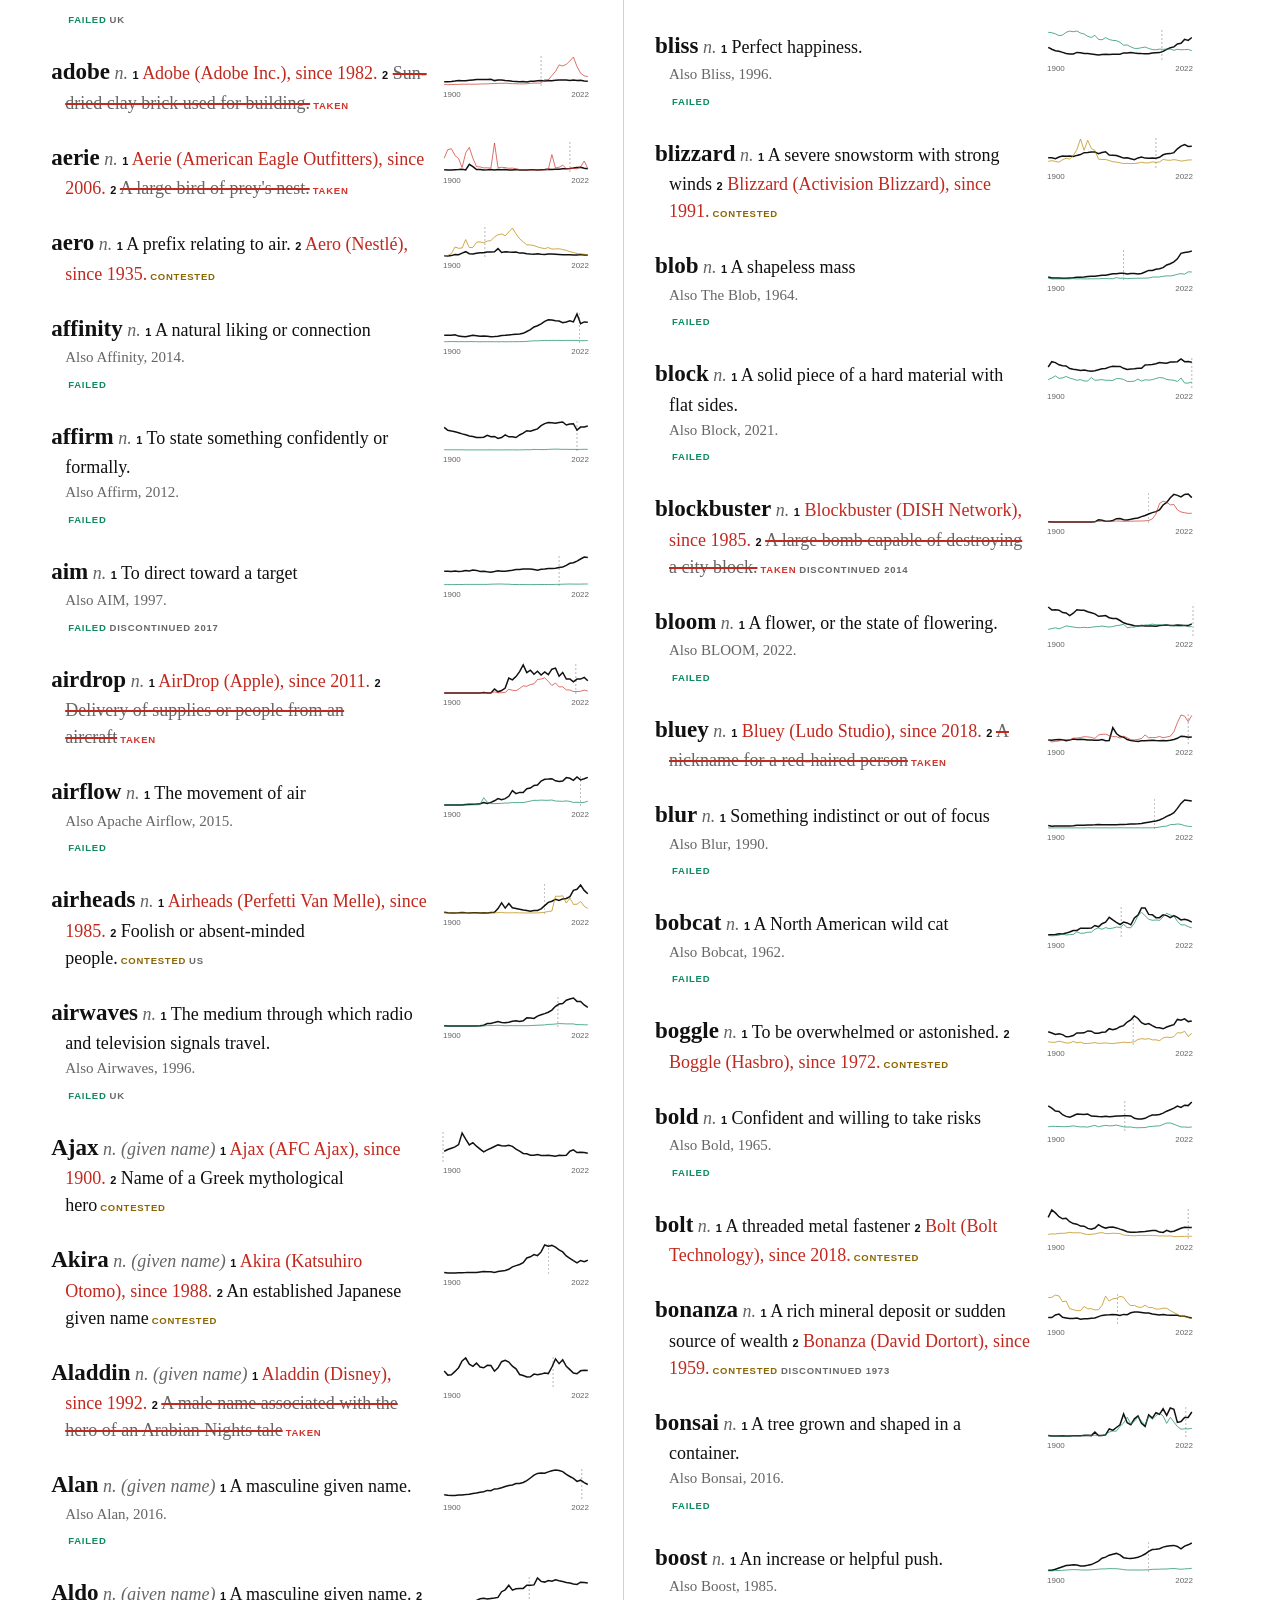
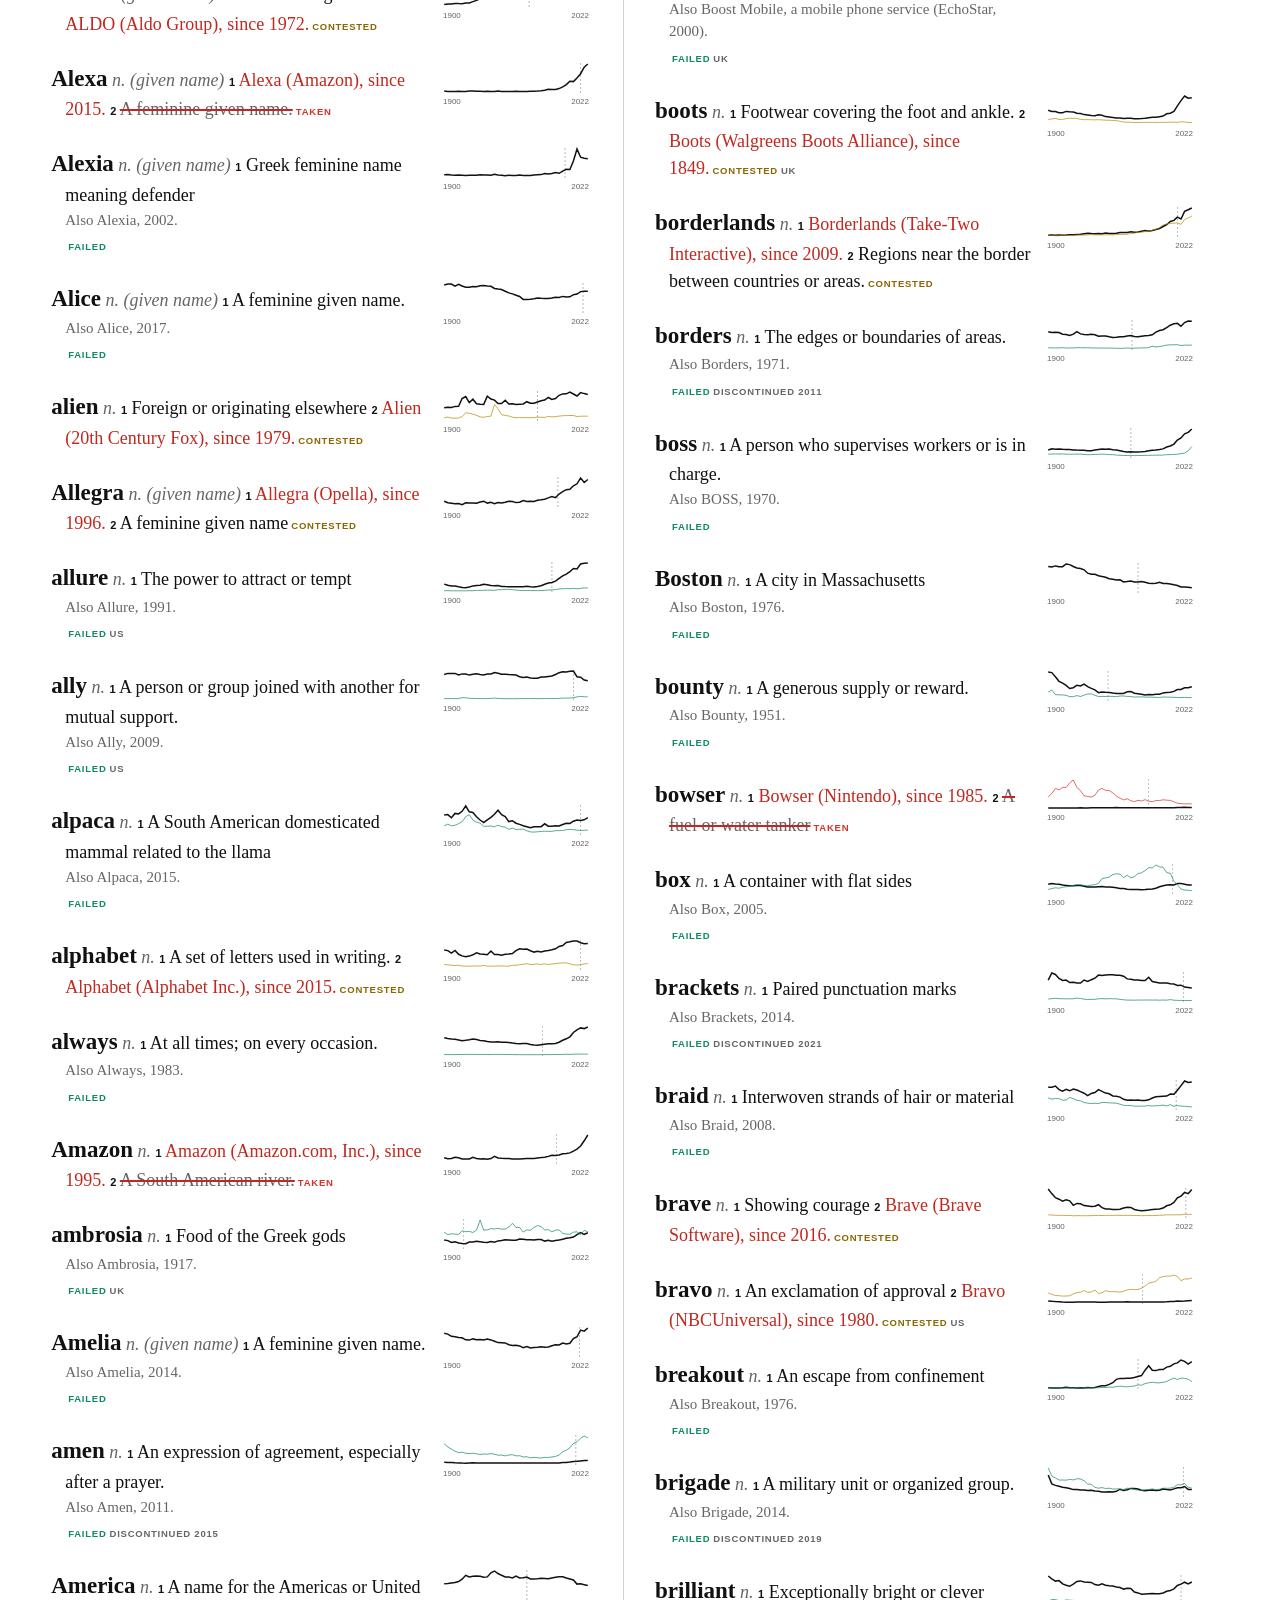
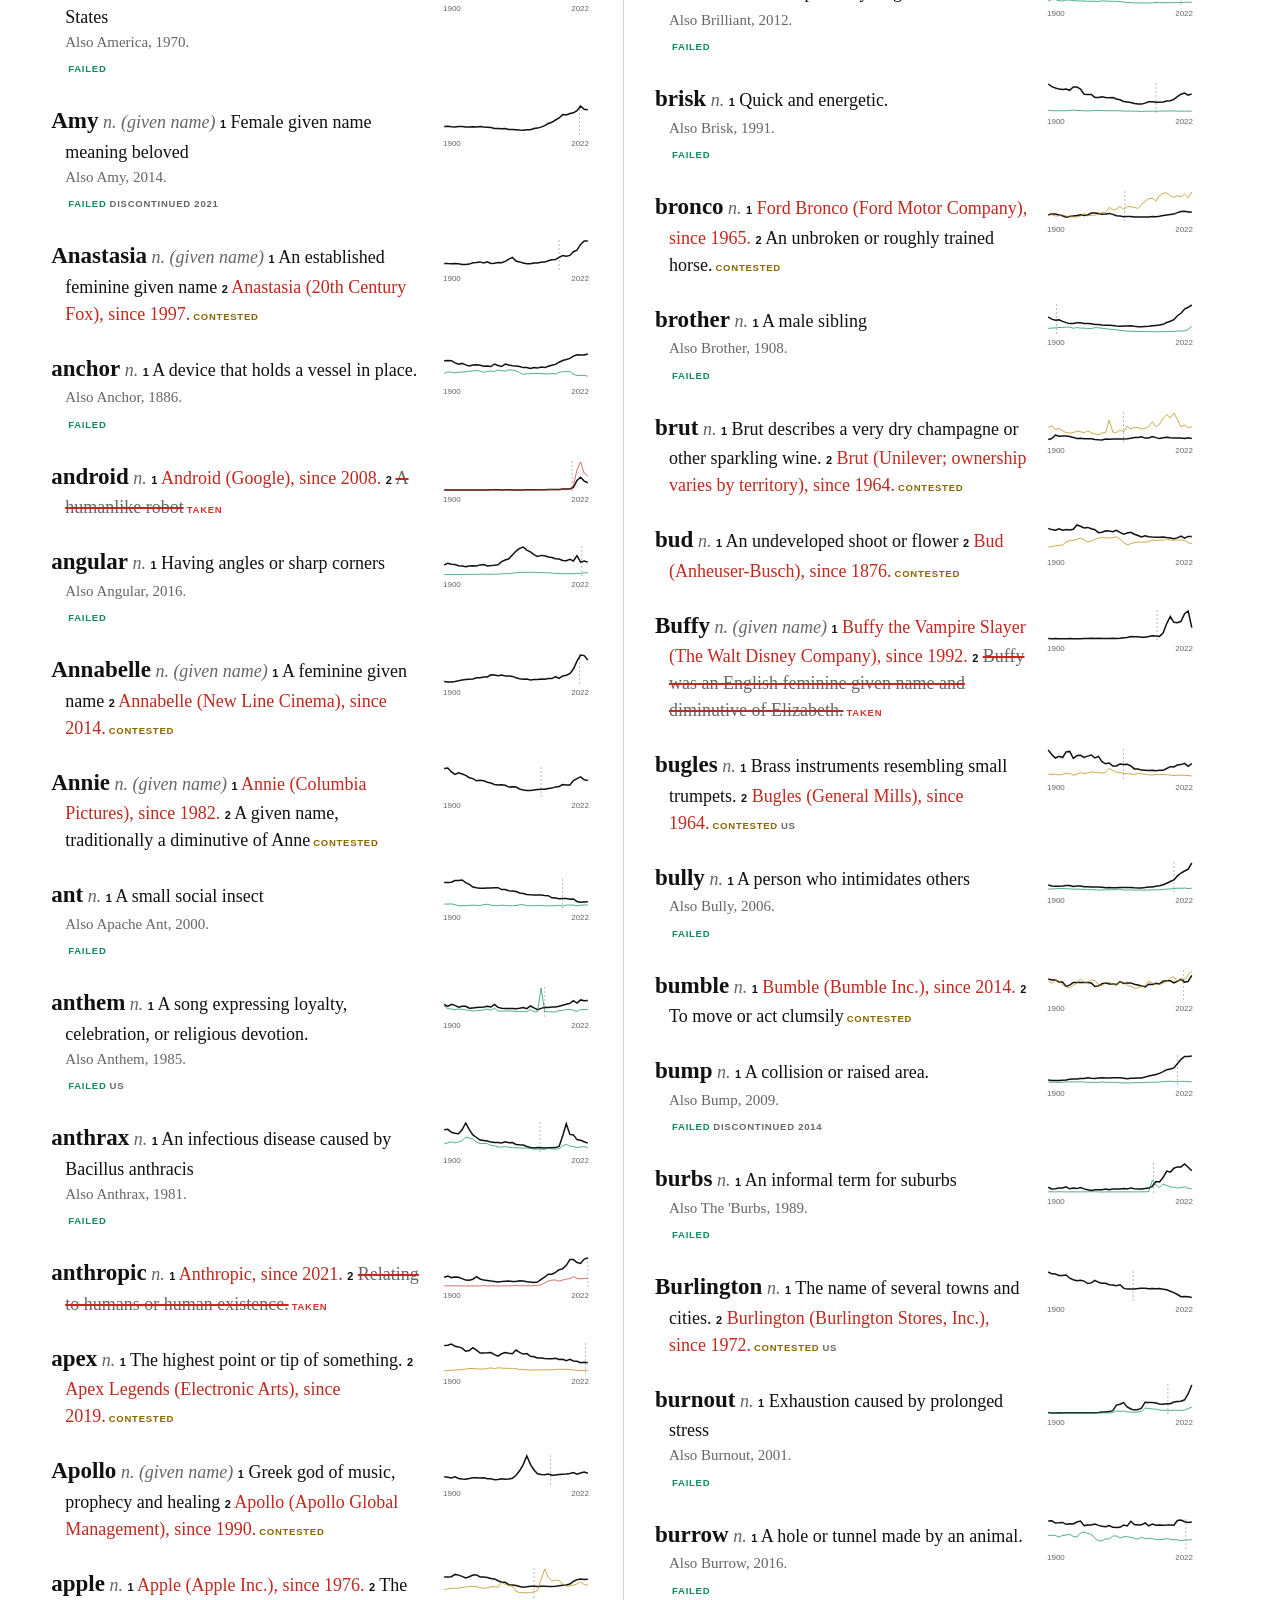
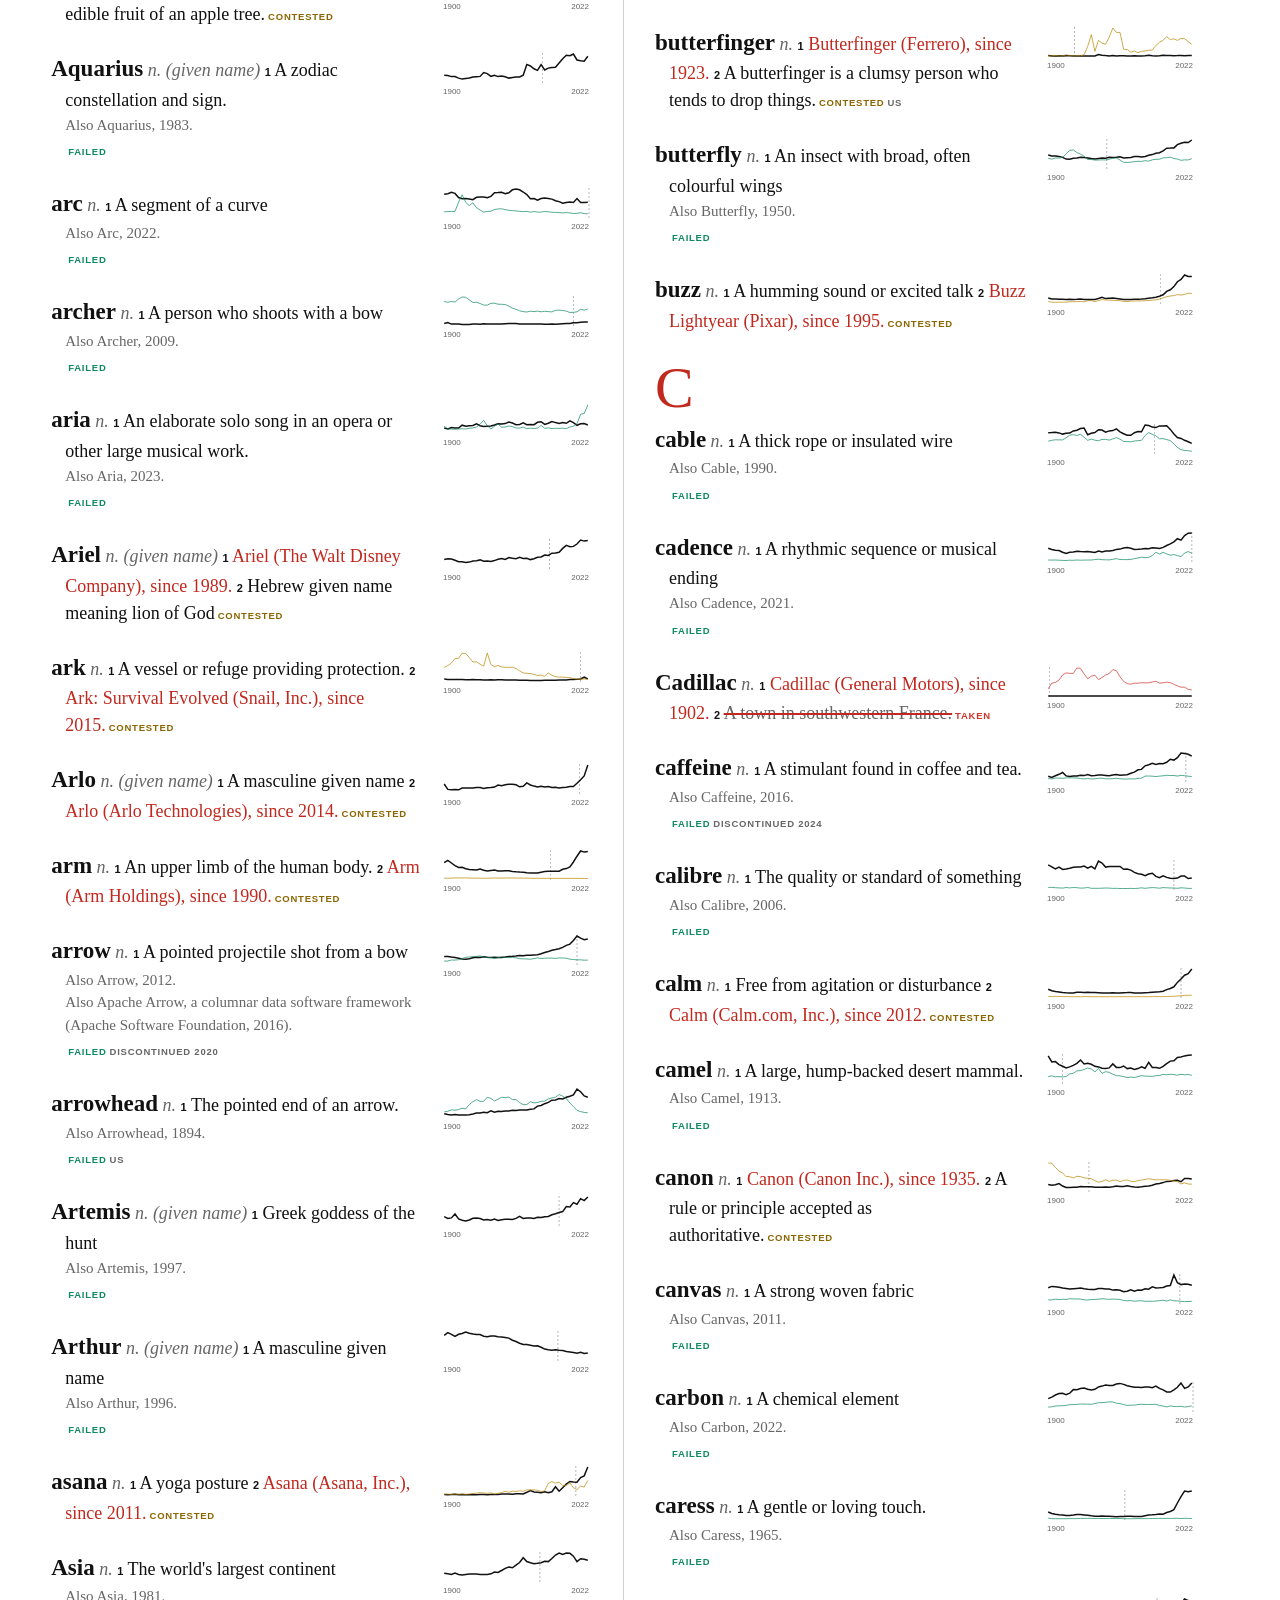
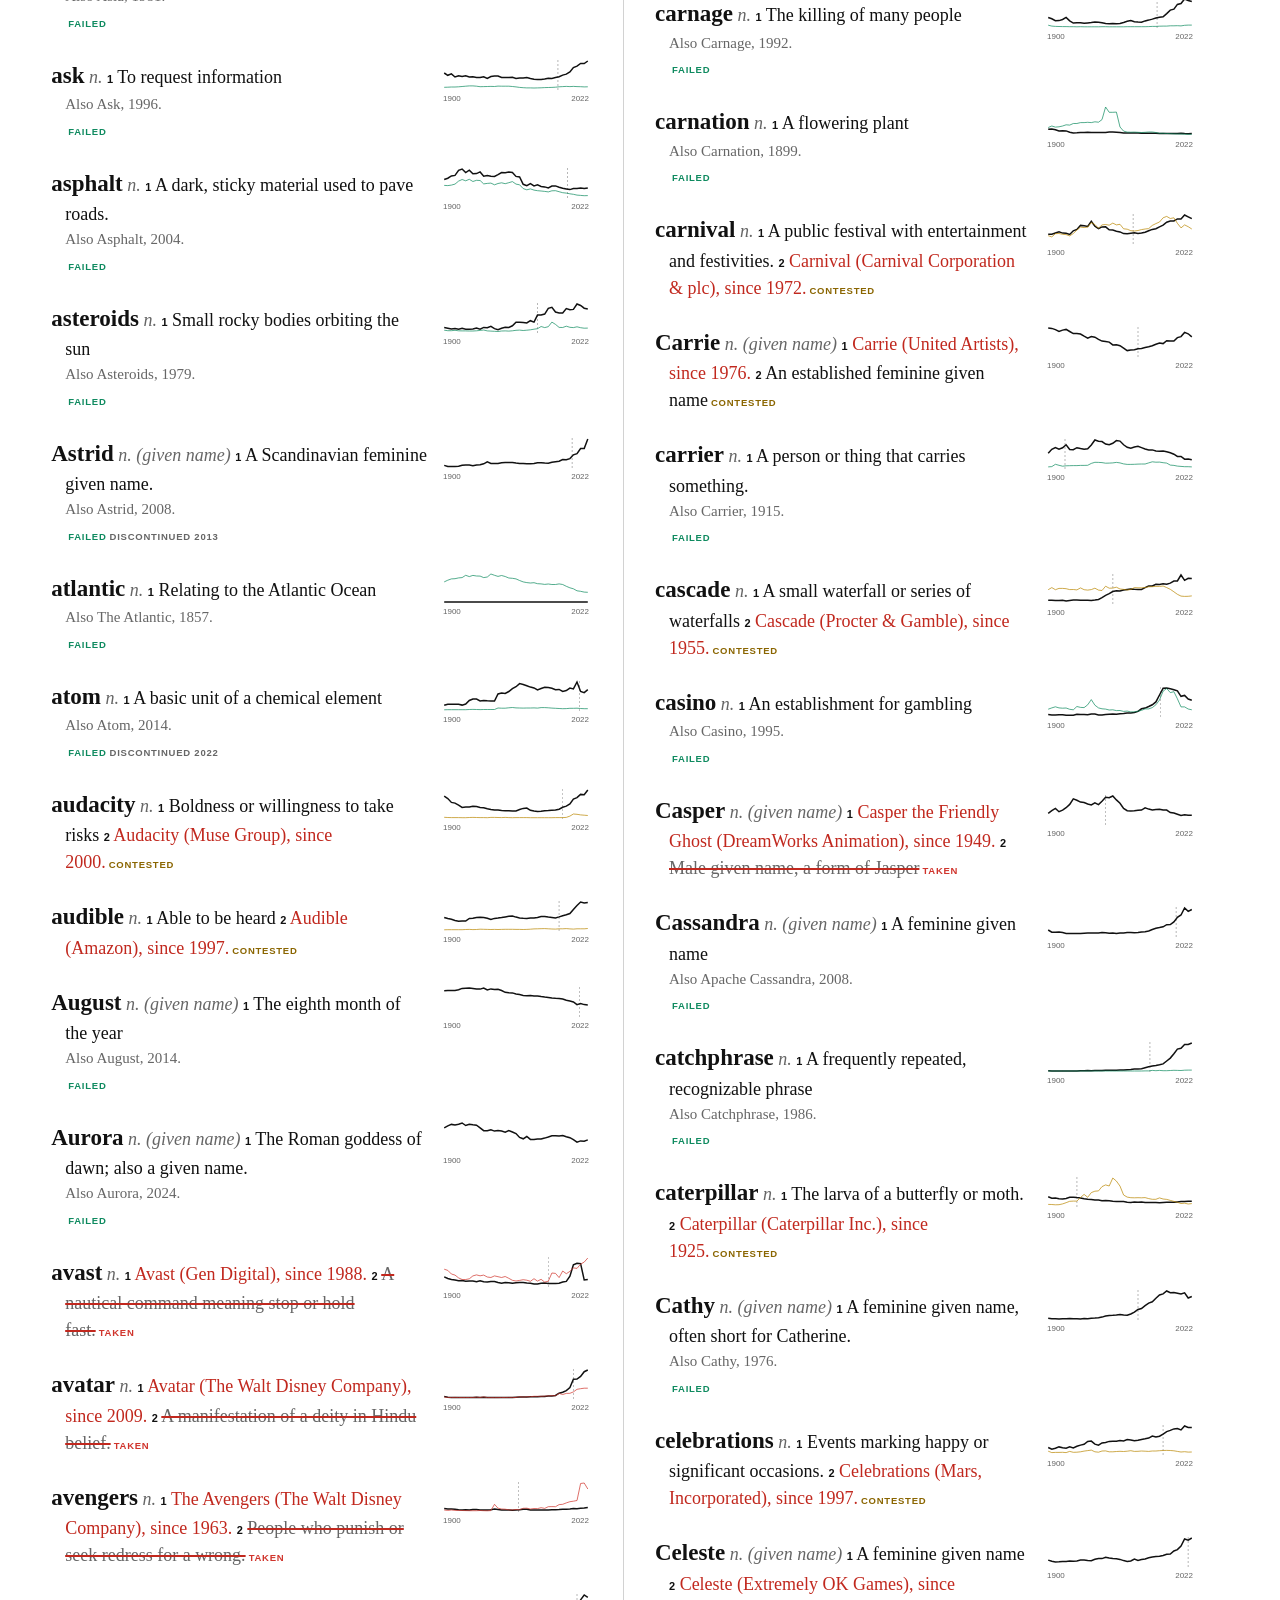
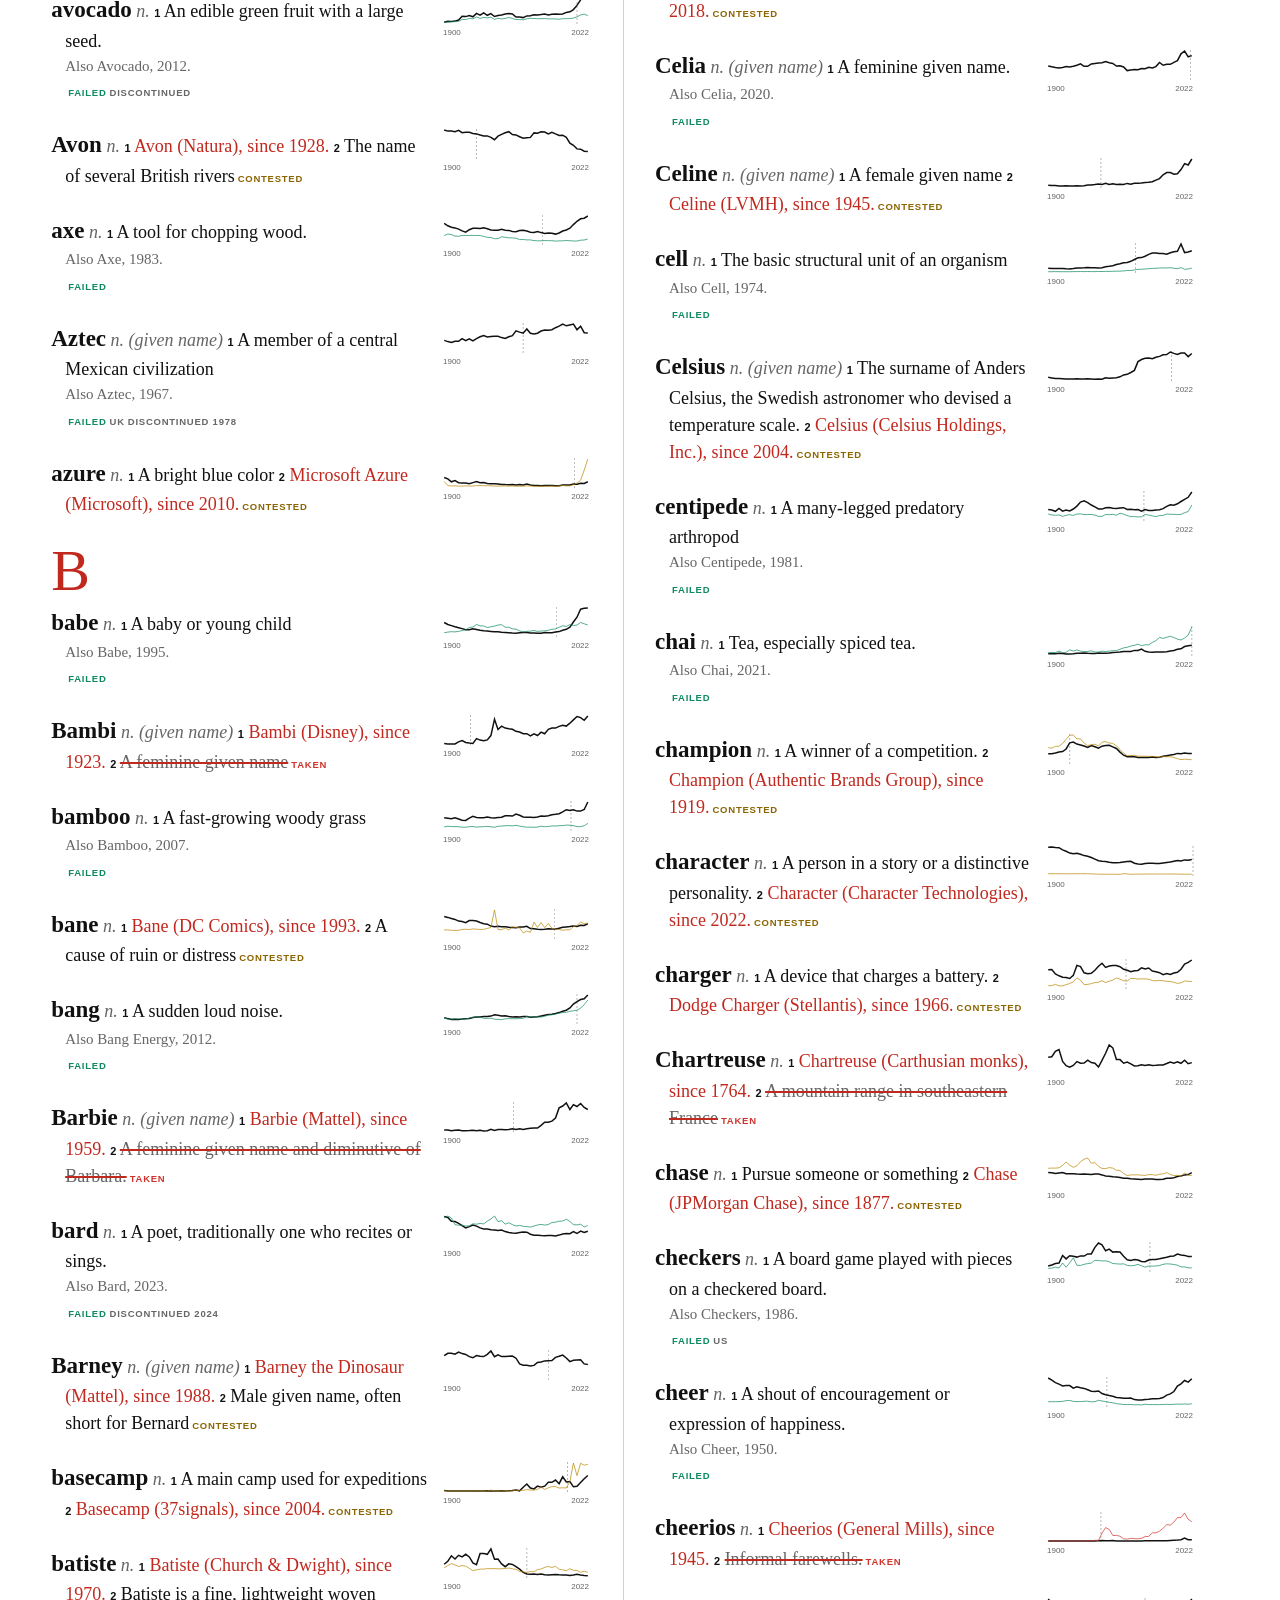
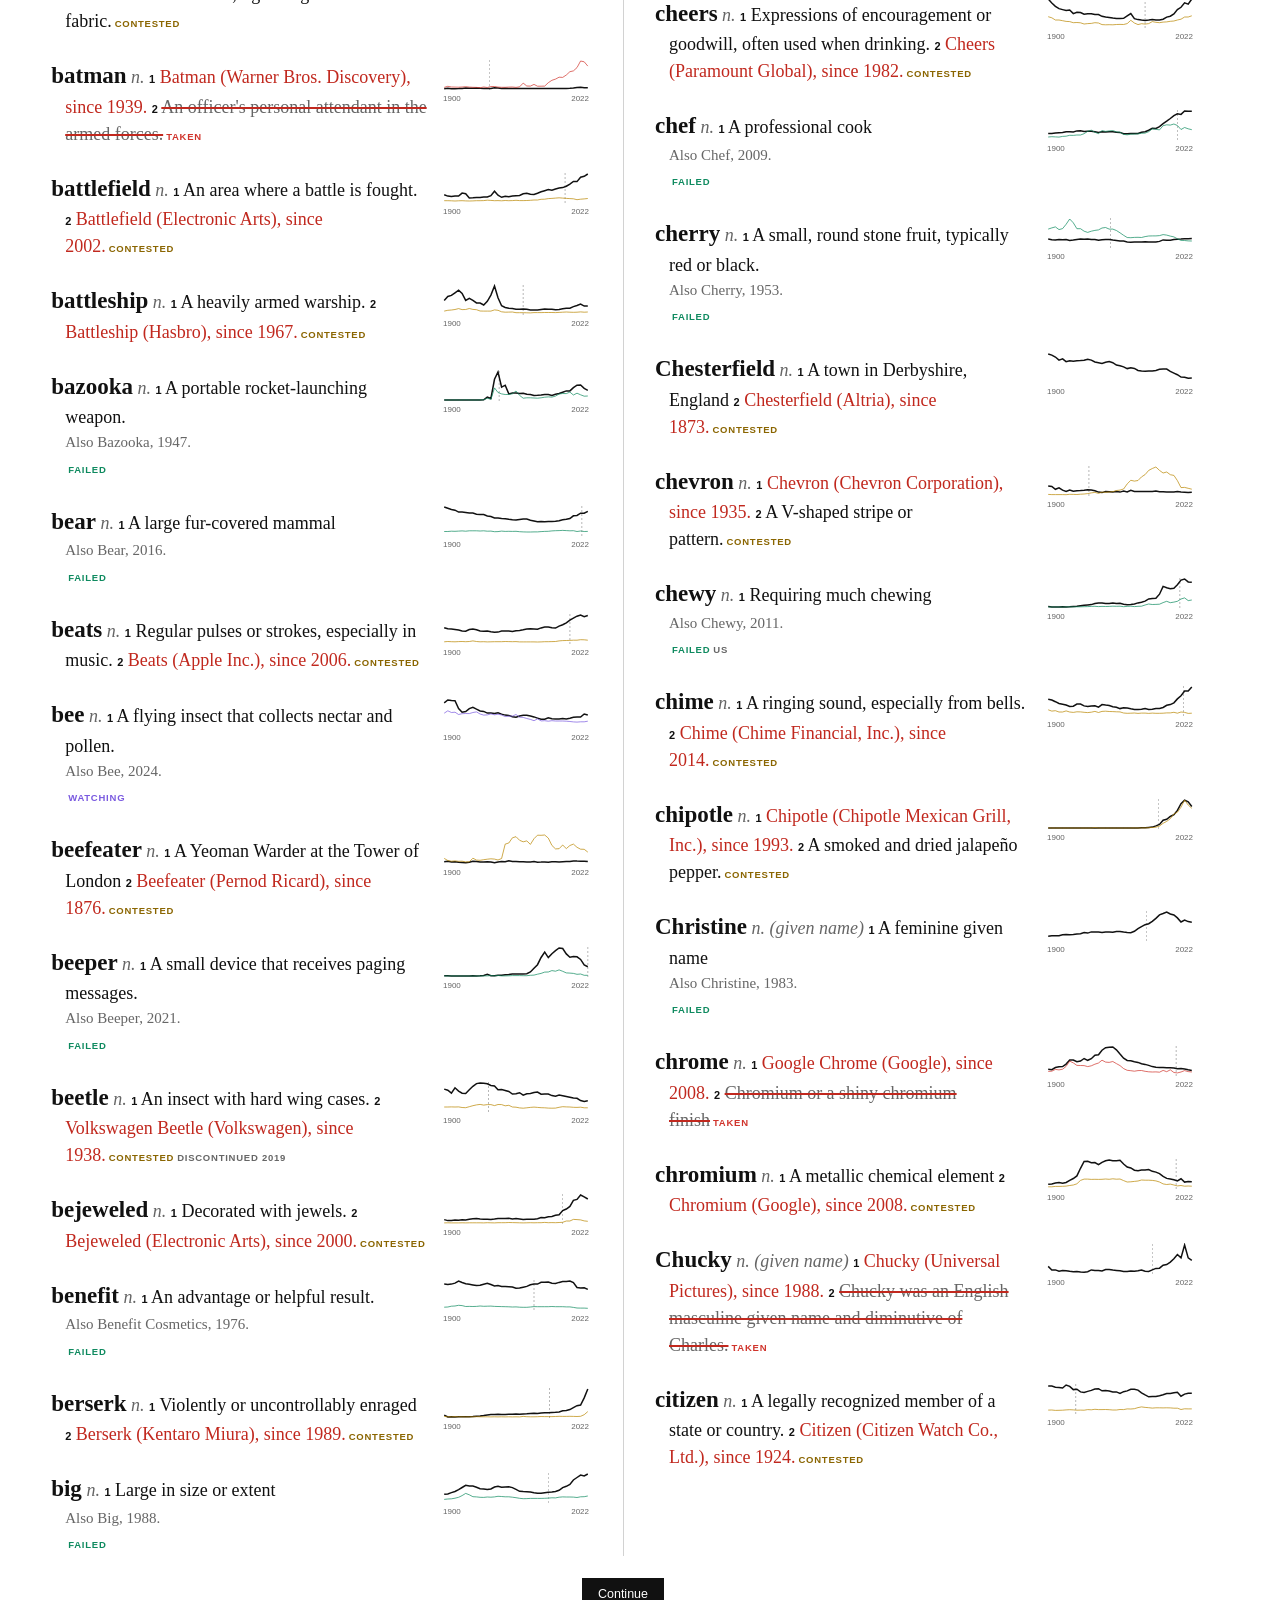
==== commit d63c6837: "Chart legend: black symbols; hovering or tapping an item shows only those markers" ====
--- a/site/index.html
+++ b/site/index.html
@@ -55,8 +55,9 @@
 let sg='taken';$('#scat').innerHTML=`<div class="stools"><div class="seg" role="group" aria-label="Group shown">${SC.map(([g])=>`<button data-g="${g}">${GROUPS[g].label} <span>${E.filter(e=>e.group===g).length}</span></button>`).join('')}</div><div class="seg" id="wb2" role="group" aria-label="Words or names and places"></div><div class="traffic"><label for="traffic" id="traffic-label">Brands with at least 20,000 monthly Wikipedia views</label><input id="traffic" type="range" min="0" max="${TRAFFIC.length-1}" step="1" value="${TRAFFIC.indexOf(20000)}" aria-valuetext="20,000 monthly Wikipedia views" aria-describedby="traffic-count"><output id="traffic-count" for="traffic" aria-live="polite"></output></div></div><p class="note" id="scn"></p><div id="f3"></div><div class="legend" id="slg"></div><div class="unplot" id="unplot"></div>`;
 const scat=()=>{const base=filtered(),group=g||sg;document.querySelectorAll('#scat button[data-g]').forEach(b=>{b.setAttribute('aria-pressed',b.dataset.g===group);b.querySelector('span').textContent=base.filter(e=>e.group===b.dataset.g).length});$('#scn').textContent=(SC.find(x=>x[0]===group)?.[1]||GROUPS[group].note)+' Hover a marker for details.';const r=stealsChart($('#f3'),base,{minViews,group,ink:k,height:innerWidth<760?520:Math.min(860,Math.max(460,innerHeight-190)),corners:innerWidth>=760,labels:'all',plotLegend:true});
   $('#traffic-label').textContent=minViews?`Brands with at least ${num(minViews)} monthly Wikipedia views`:'All brands';$('#traffic').setAttribute('aria-valuetext',minViews?`${num(minViews)} monthly Wikipedia views`:'All brands');$('#traffic-count').textContent=`${num(r.plotted)} of ${num(r.total)}`;
-  const c=GROUPS[group].color,off=r.off,nb=r.noBooks,nv=off.length-nb;
-  $('#slg').hidden=r.legendInPlot;$('#slg').innerHTML=r.legendInPlot?'':[...r.legendRows,['Size',r.sizeItems]].map(([label,items],i)=>`<div class="lgrow"><span class="lglabel">${label}</span>${items.map(([m,t])=>`<span>${MARK(i===2?'dot':m,c,i===2?m:3.6)}${t}</span>`).join('')}${i===2?'<span>views a month</span>':''}</div>`).join('');
+  const off=r.off,nb=r.noBooks,nv=off.length-nb;
+  $('#slg').hidden=r.legendInPlot;$('#slg').innerHTML=r.legendInPlot?'':[...r.legendRows,['Size',r.sizeItems]].map(([label,items],i)=>`<div class="lgrow"><span class="lglabel">${label}</span>${items.map(([m,t])=>`<span${i<2?` data-row="${label}" data-mark="${m}"`:""}>${MARK(i===2?'dot':m,k,i===2?m:3.6)}${t}</span>`).join('')}${i===2?'<span>views a month</span>':''}</div>`).join('');
+  $('#slg').querySelectorAll('[data-row]').forEach(e=>r.bindLegend(e,e.dataset.row,e.dataset.mark,e.textContent));
   $('#unplot').innerHTML=off.length?`<details><summary>Not plotted (${off.length}): ${[nv&&`${nv} with no usable Wikipedia comparison or positive book estimate`,nb&&`${nb} with no book count from before the launch`].filter(Boolean).join('; ')}</summary>${off.map(e=>esc(e.word)).join(', ')}.</details>`:''};
 $('#traffic').oninput=ev=>{minViews=TRAFFIC[+ev.target.value];scat()};
 document.querySelector('#scat .seg').onclick=ev=>{const b=ev.target.closest('button');if(b){sg=b.dataset.g;g=sg;bar();n=220;render()}};
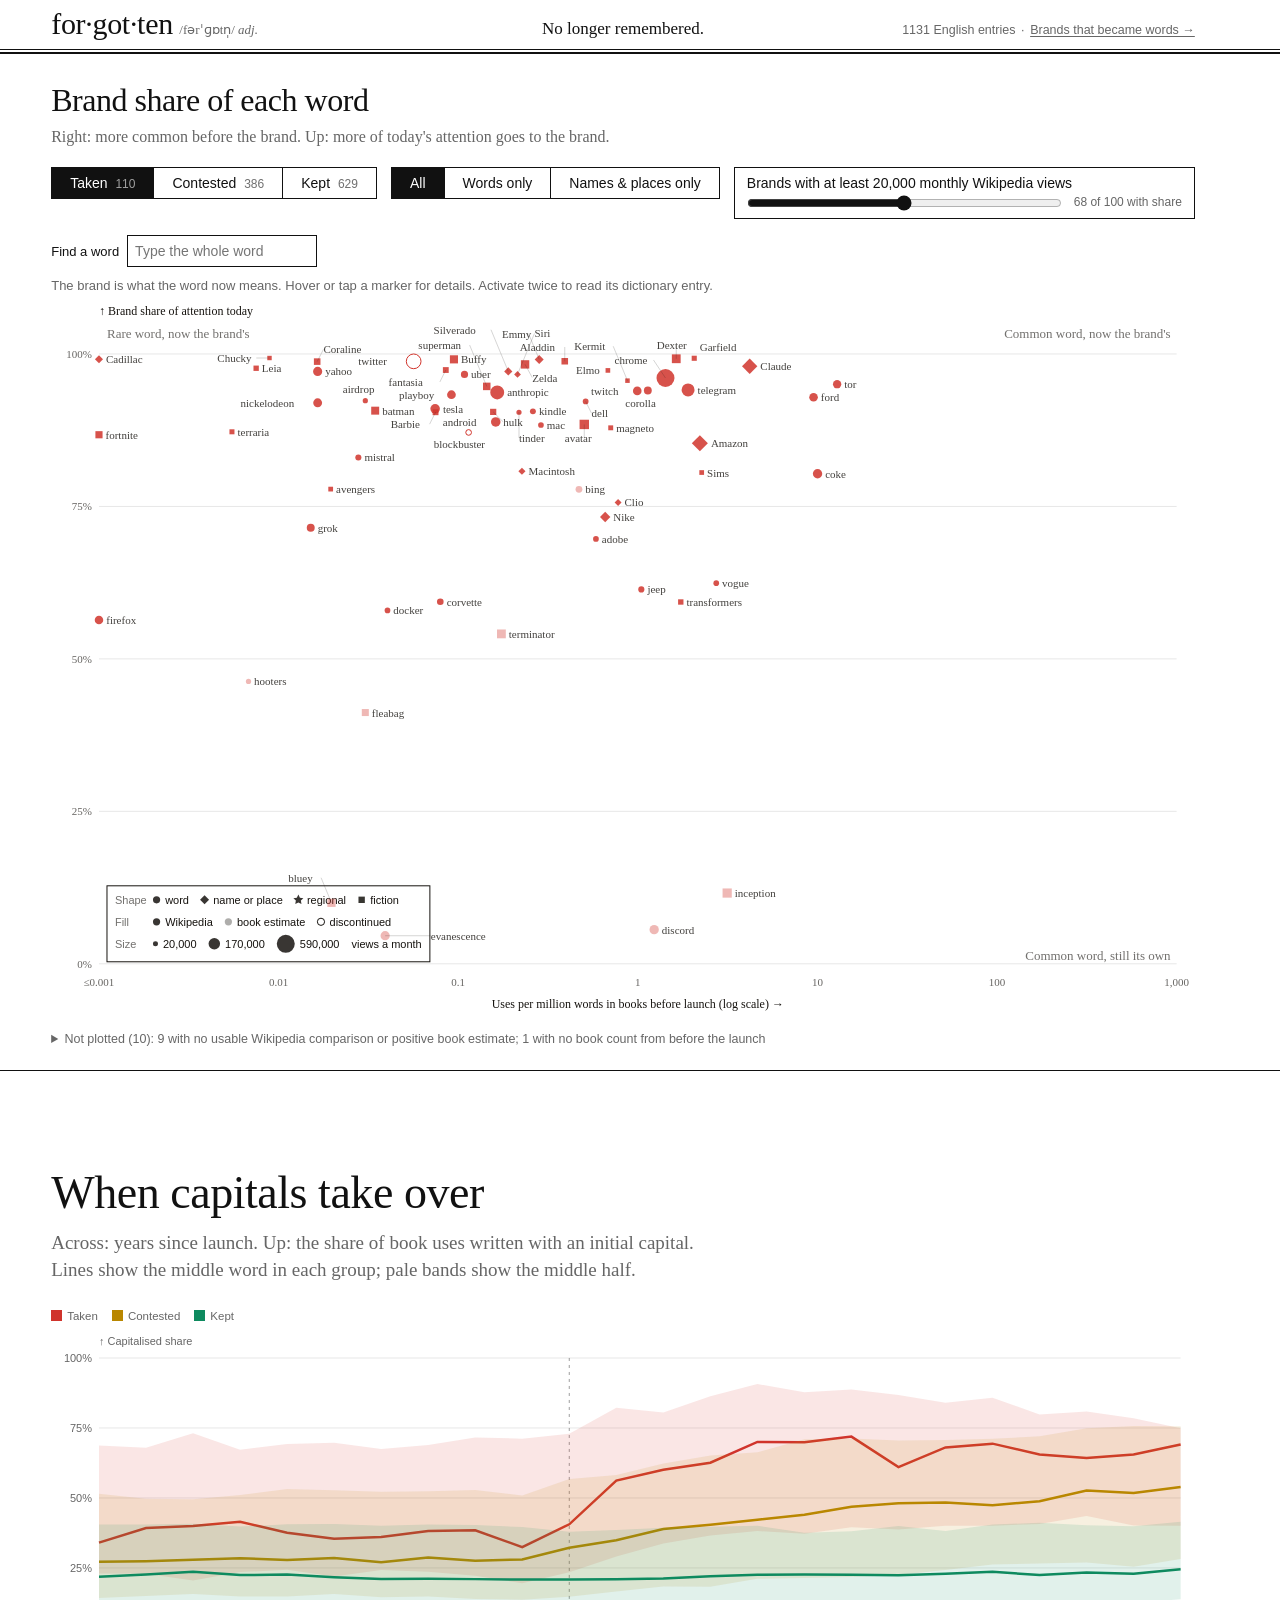
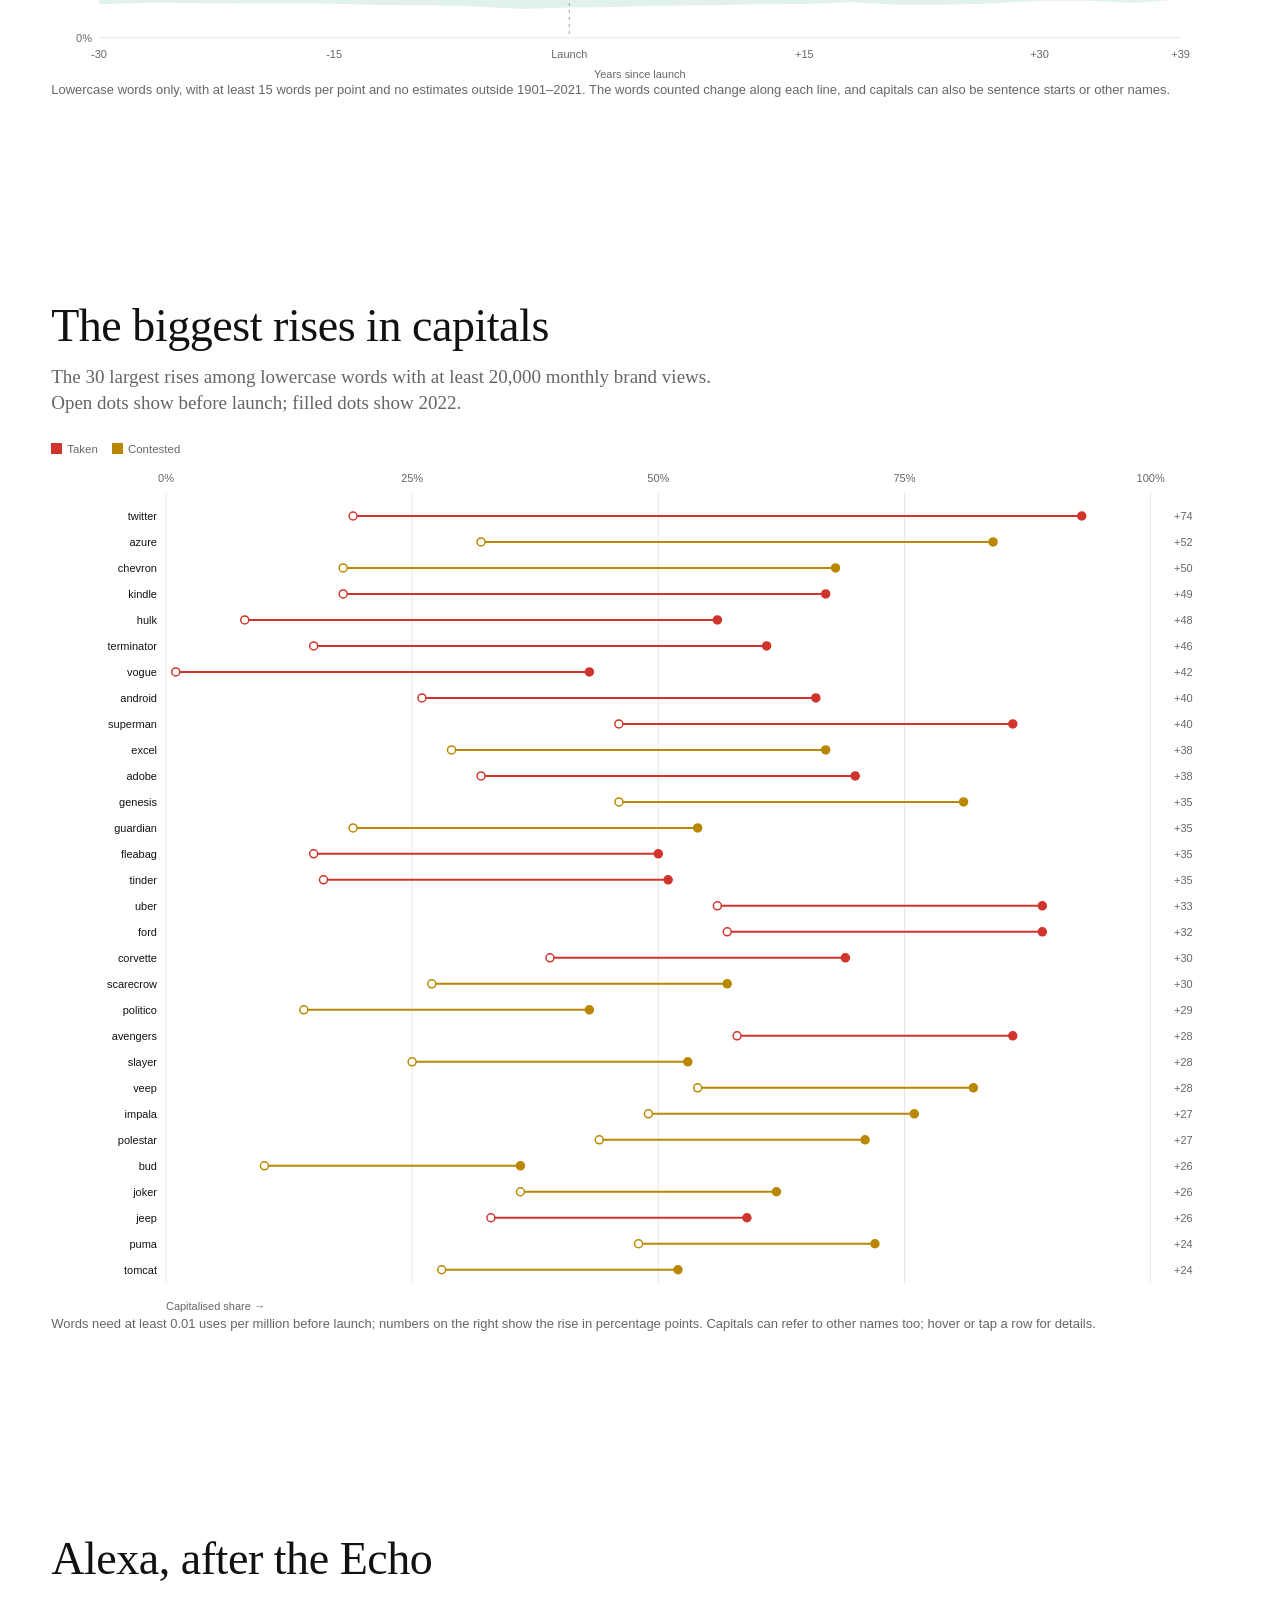
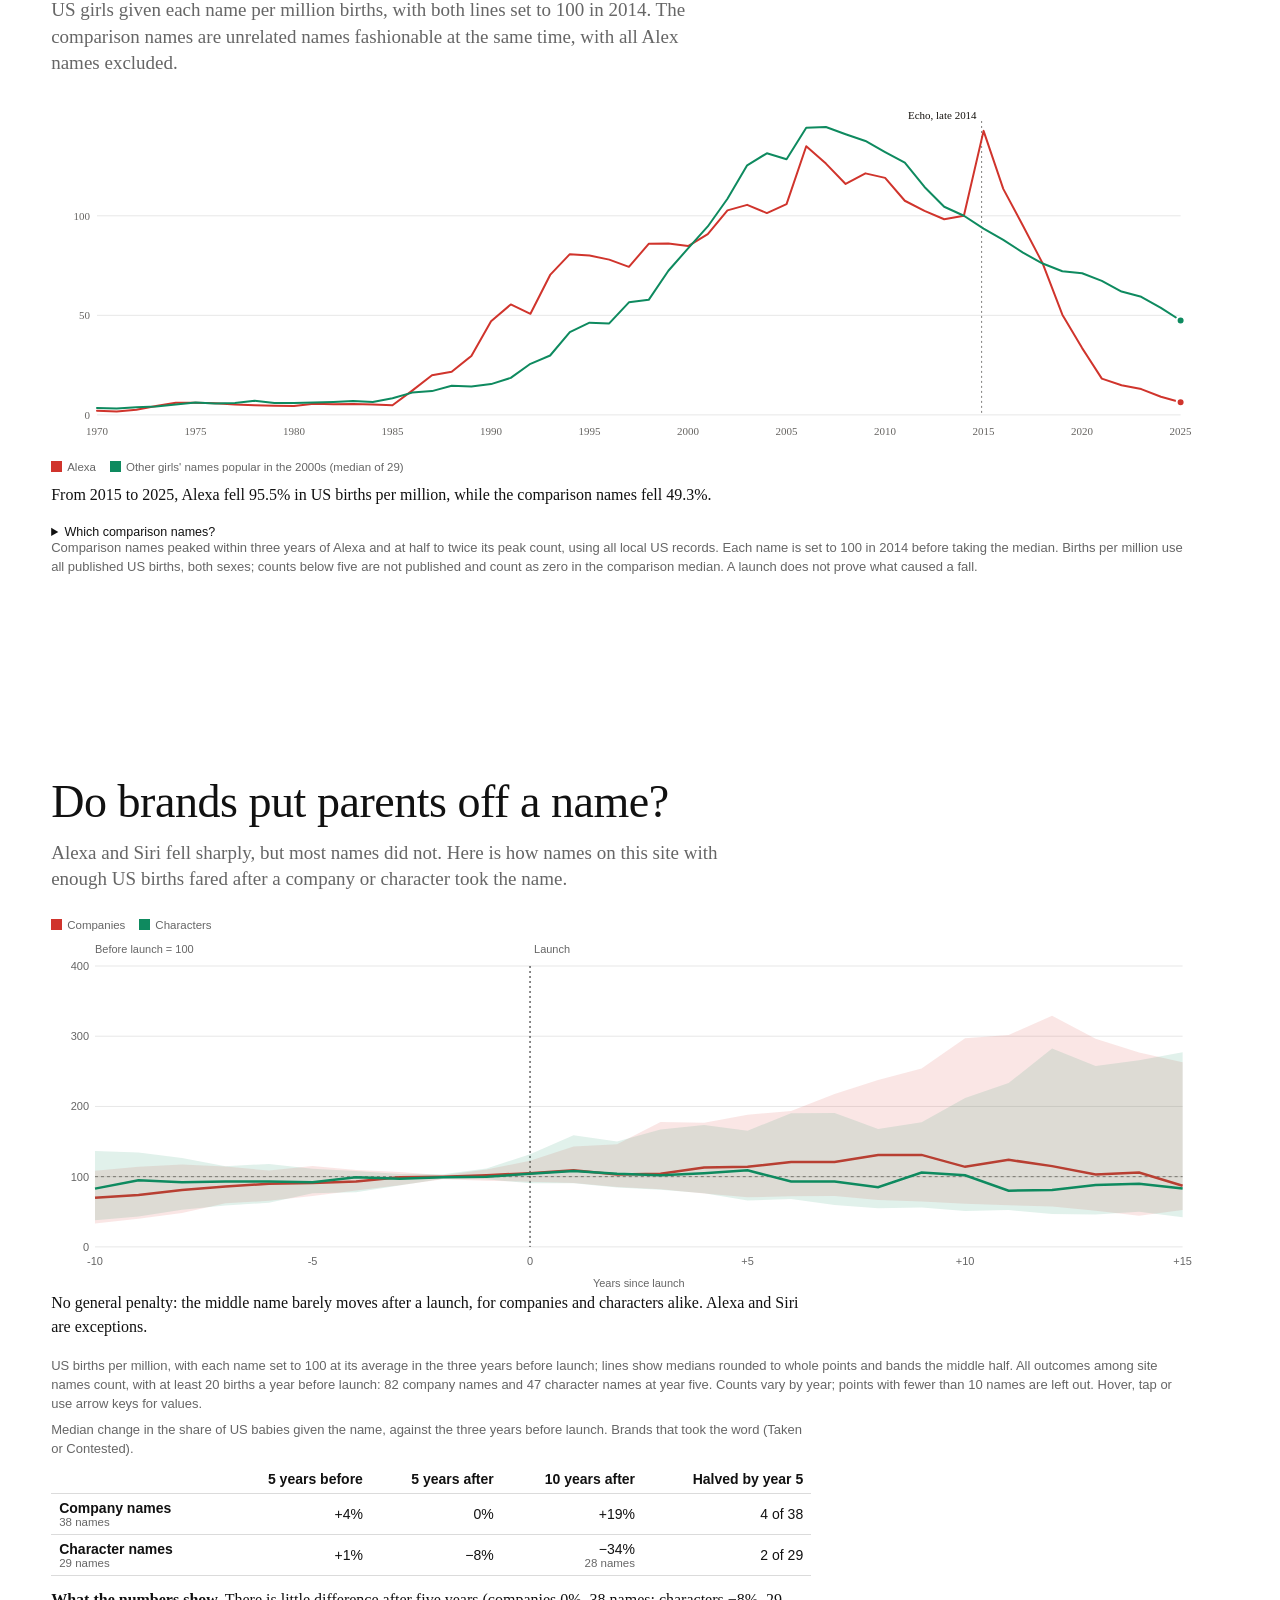
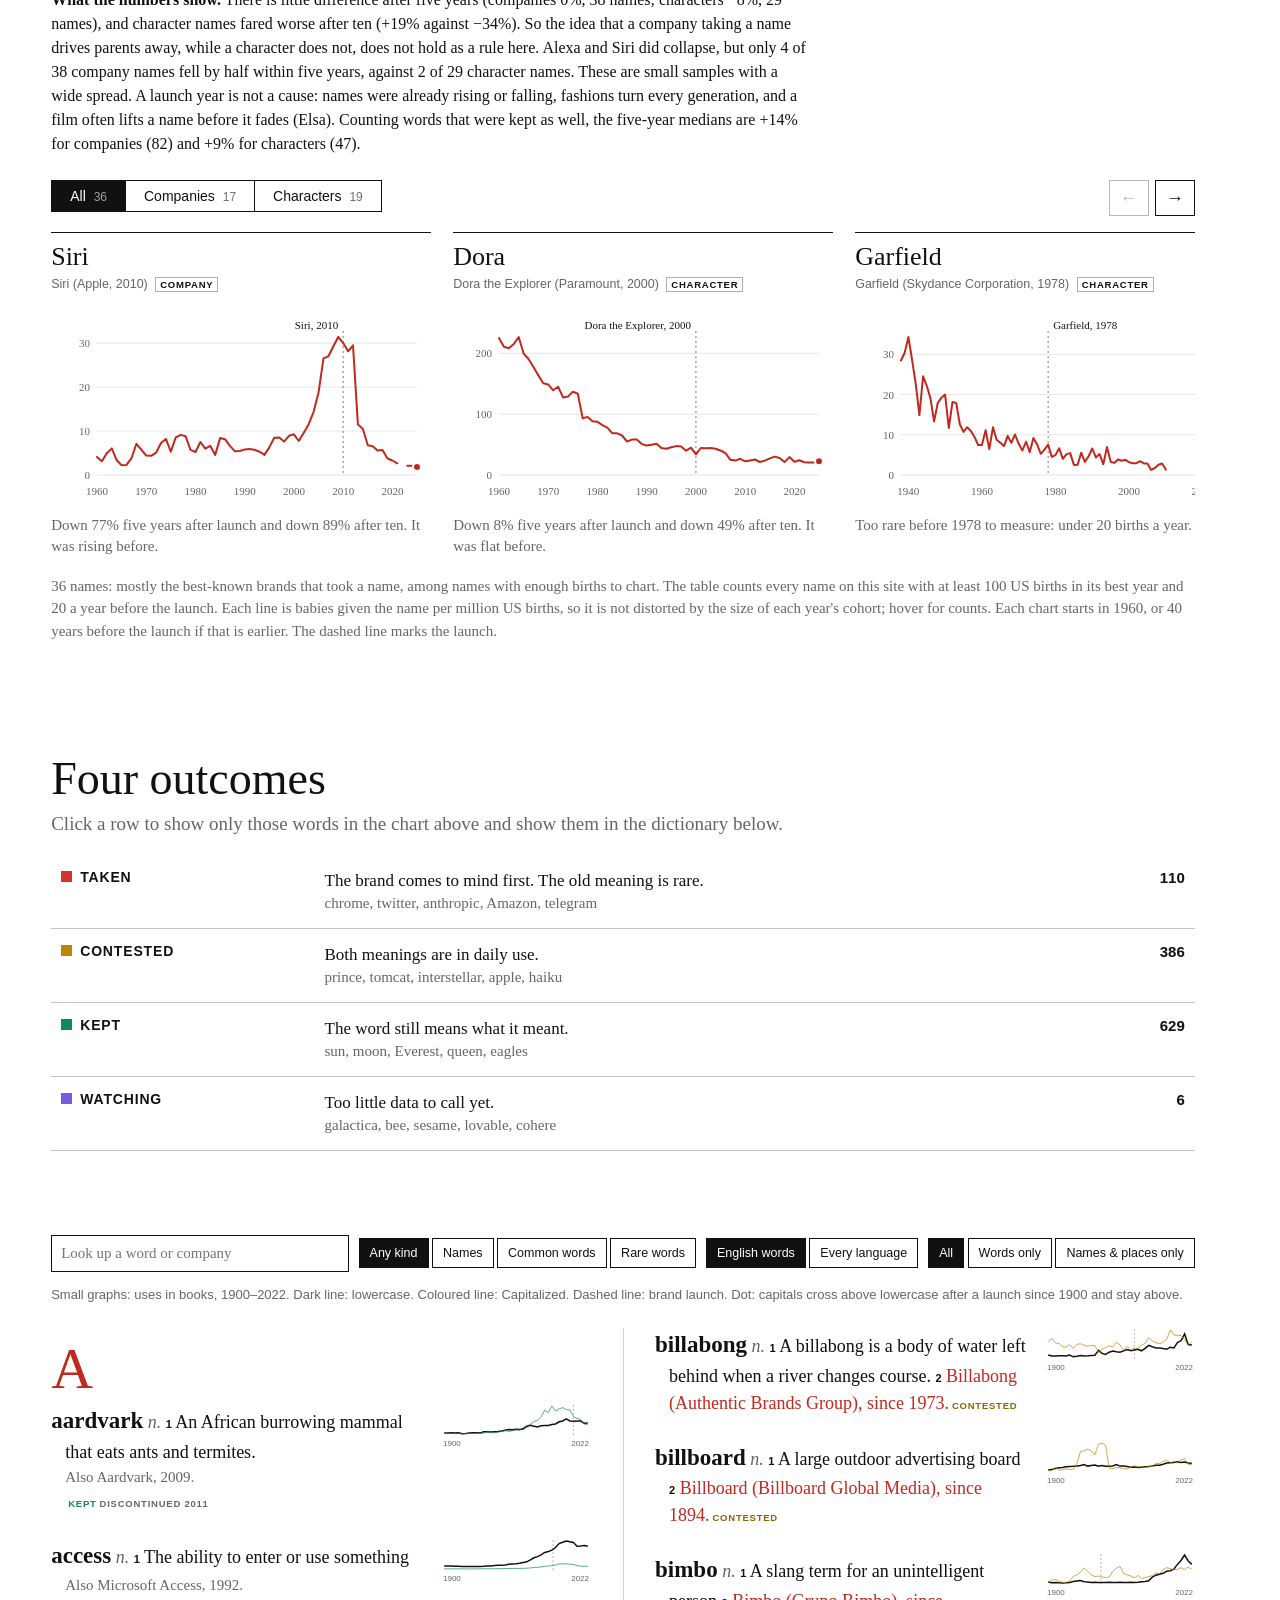
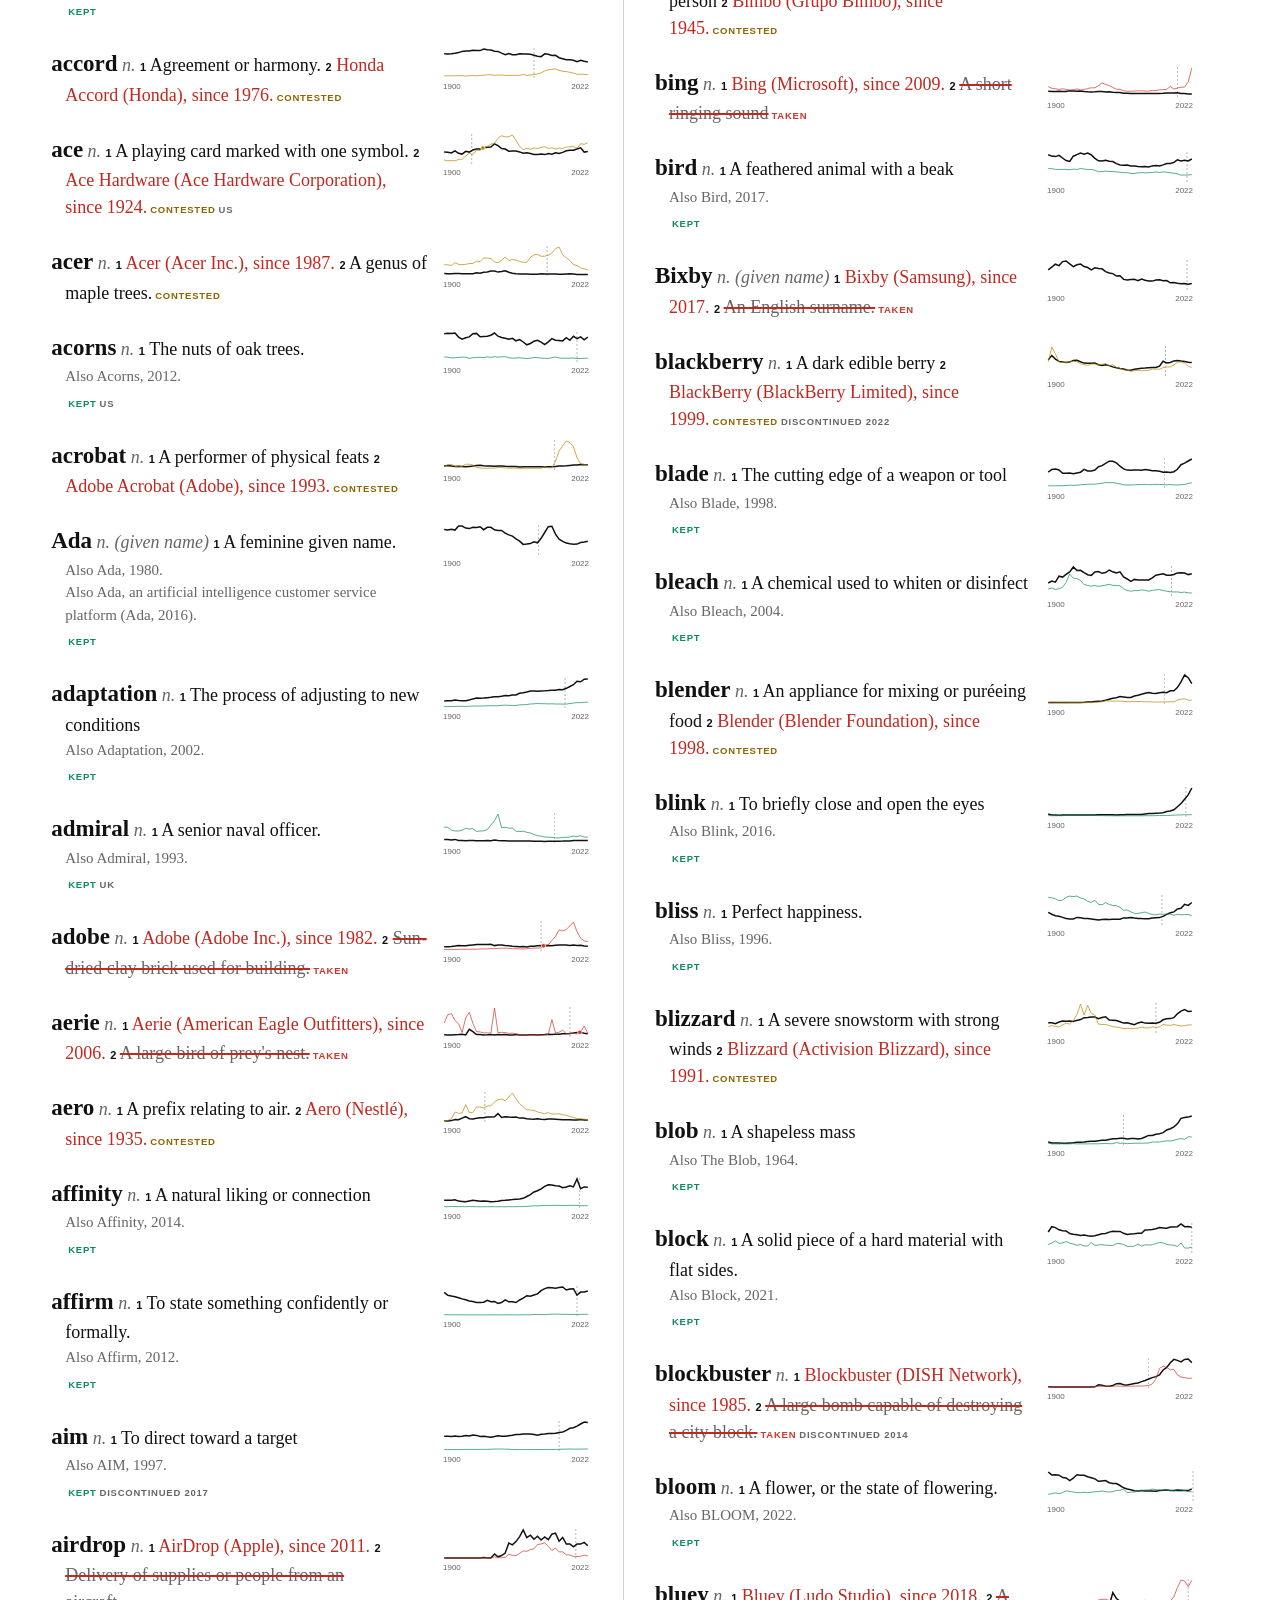
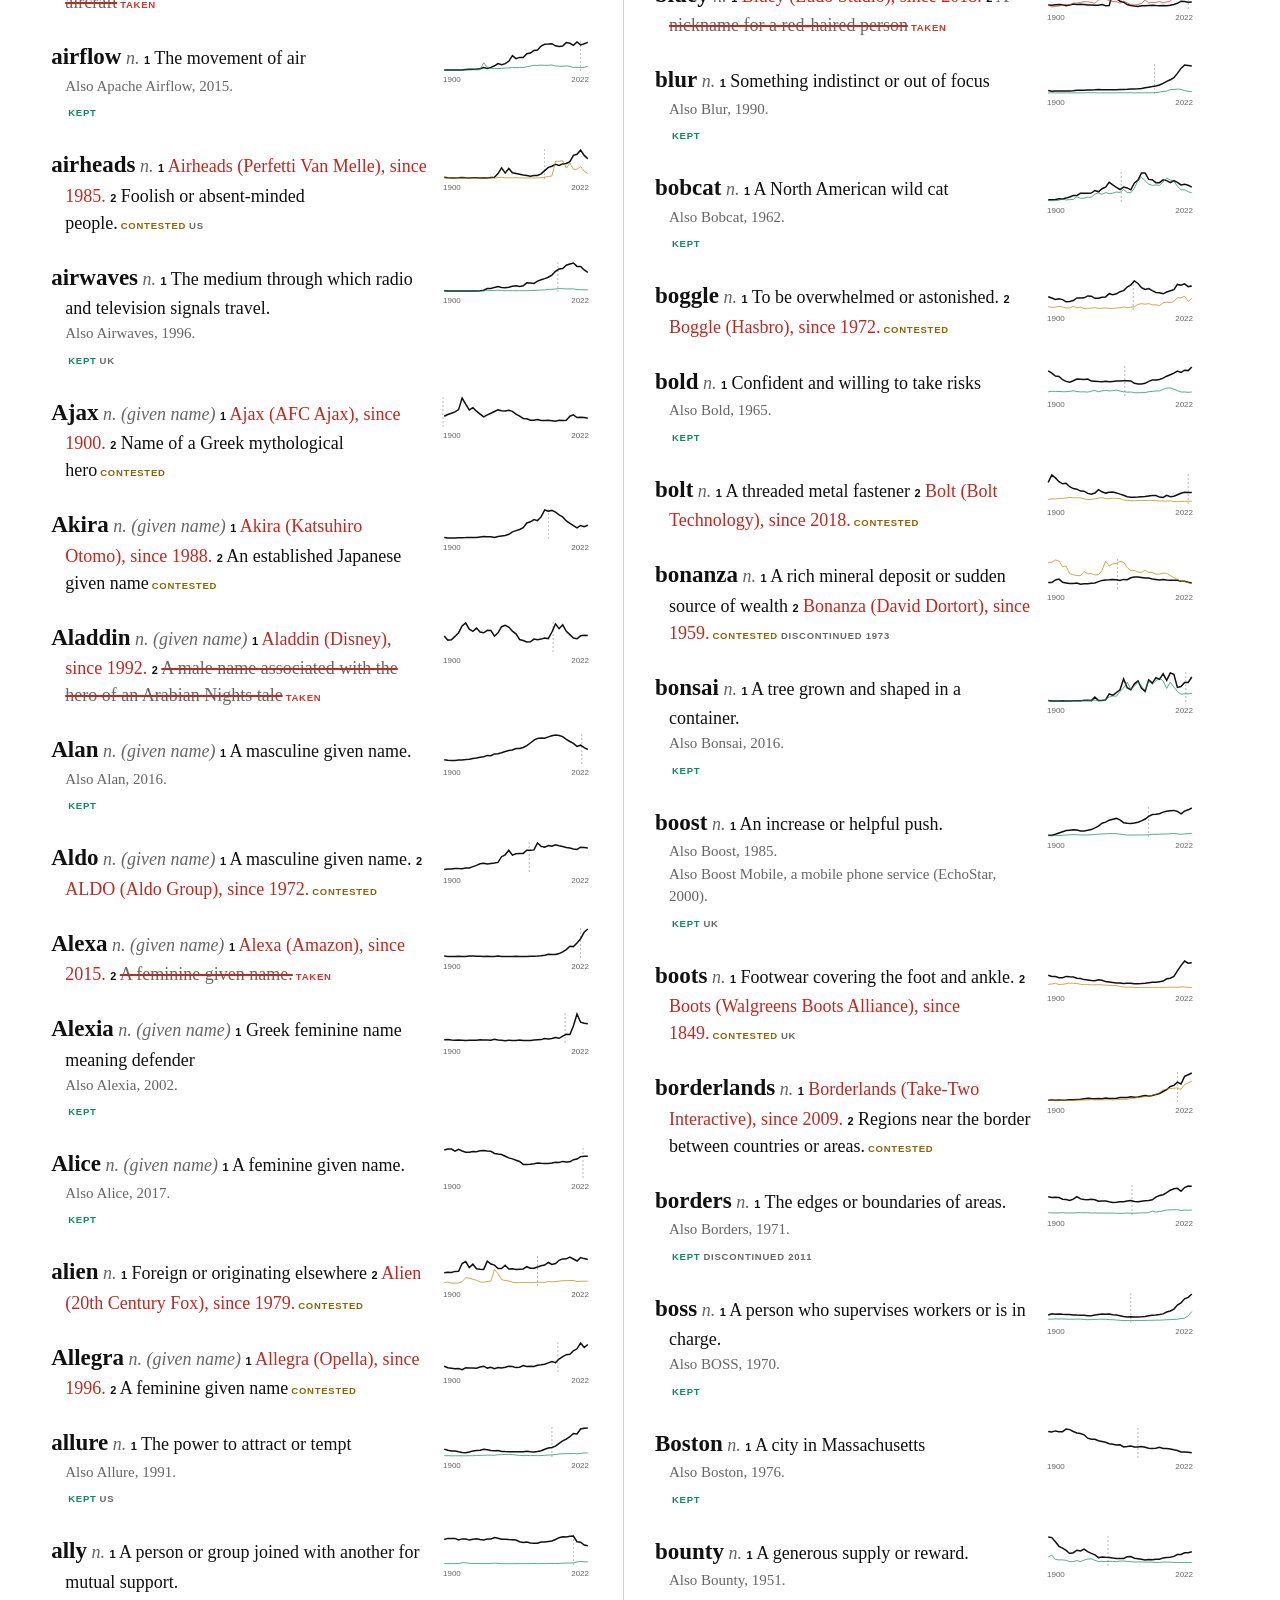
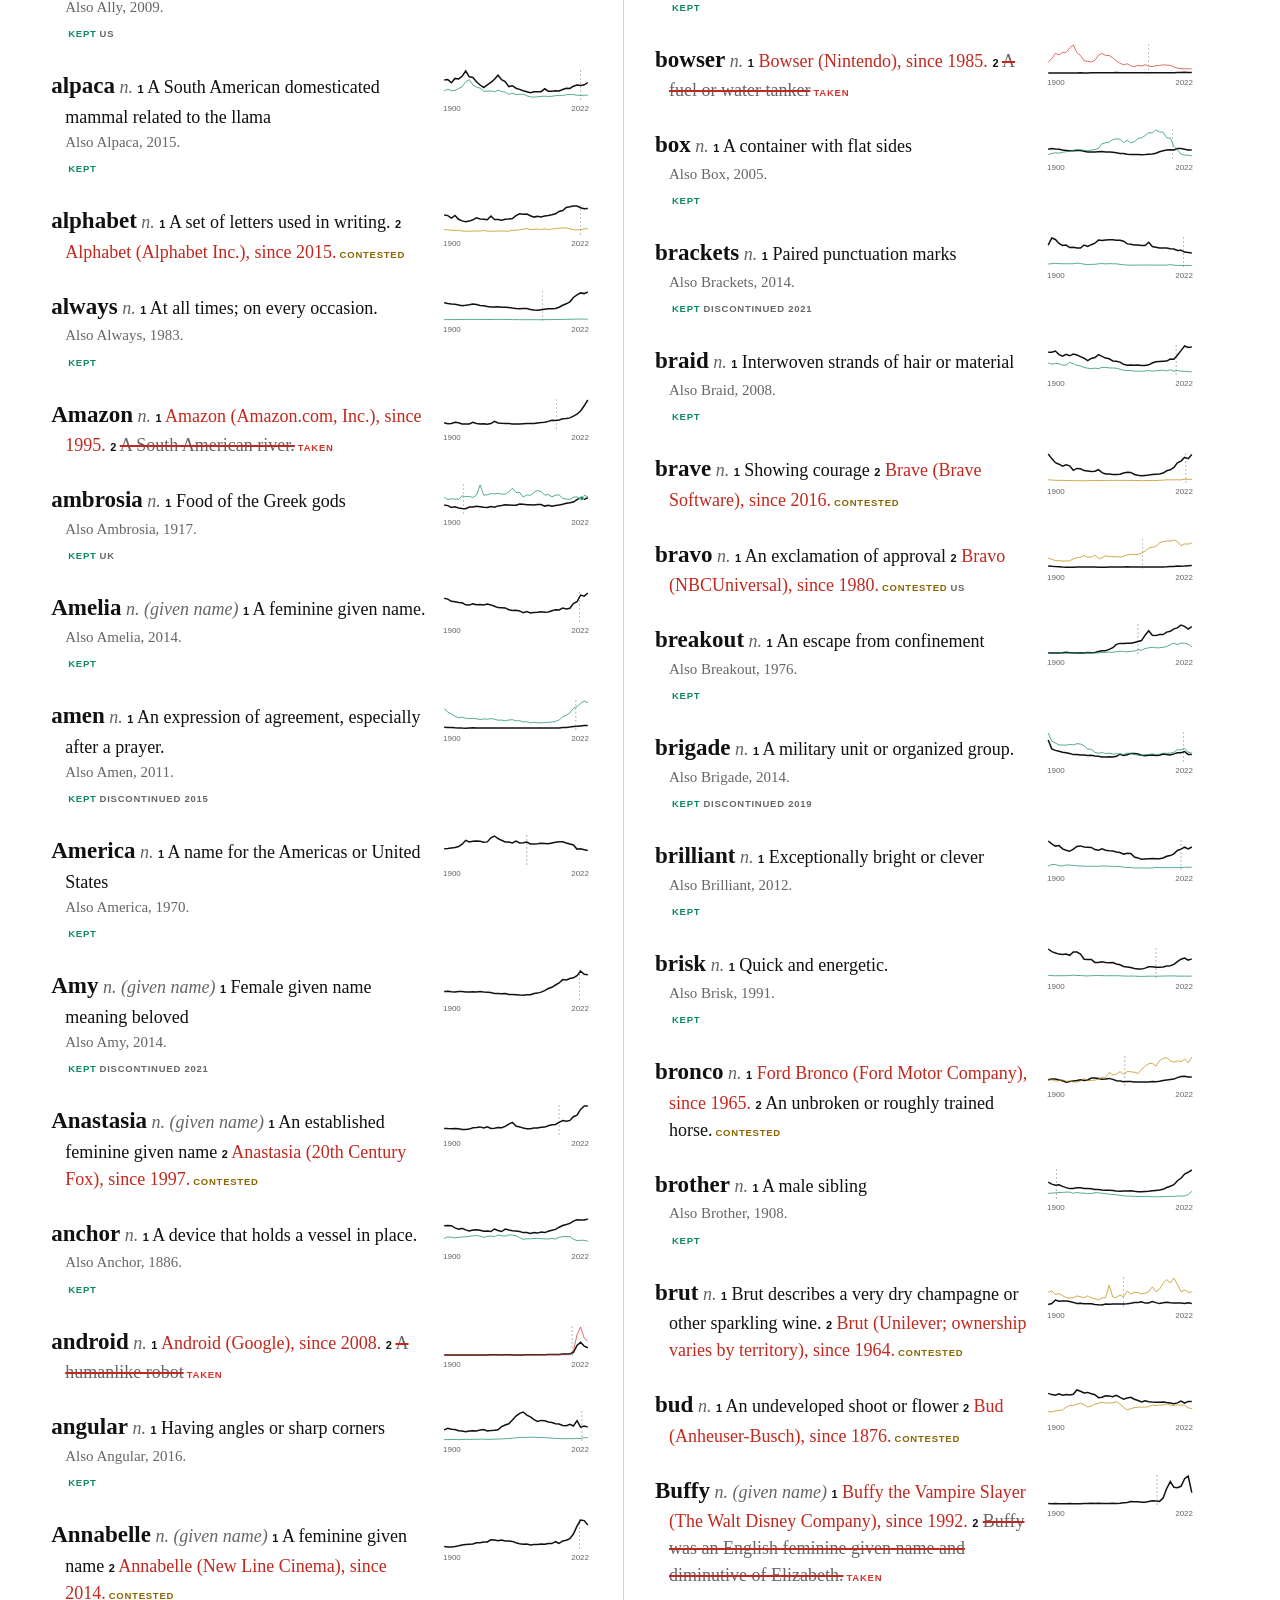
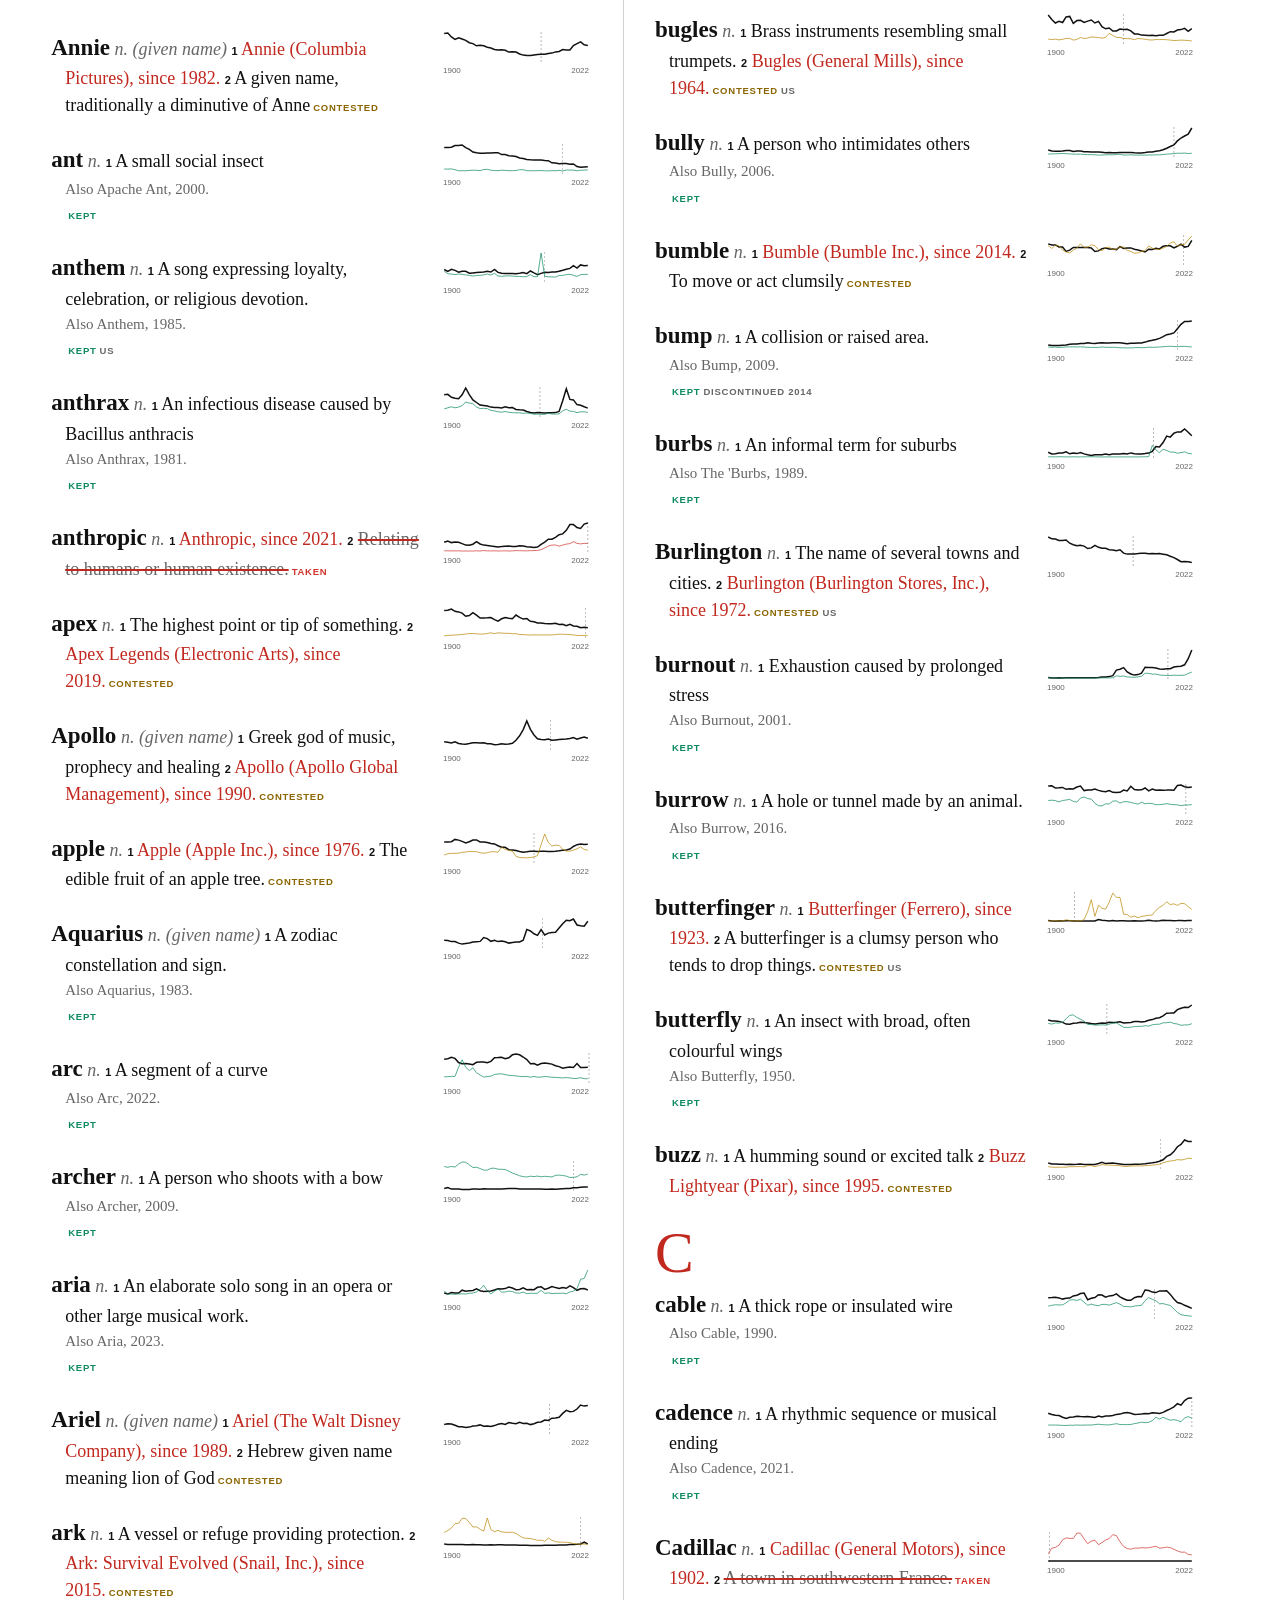
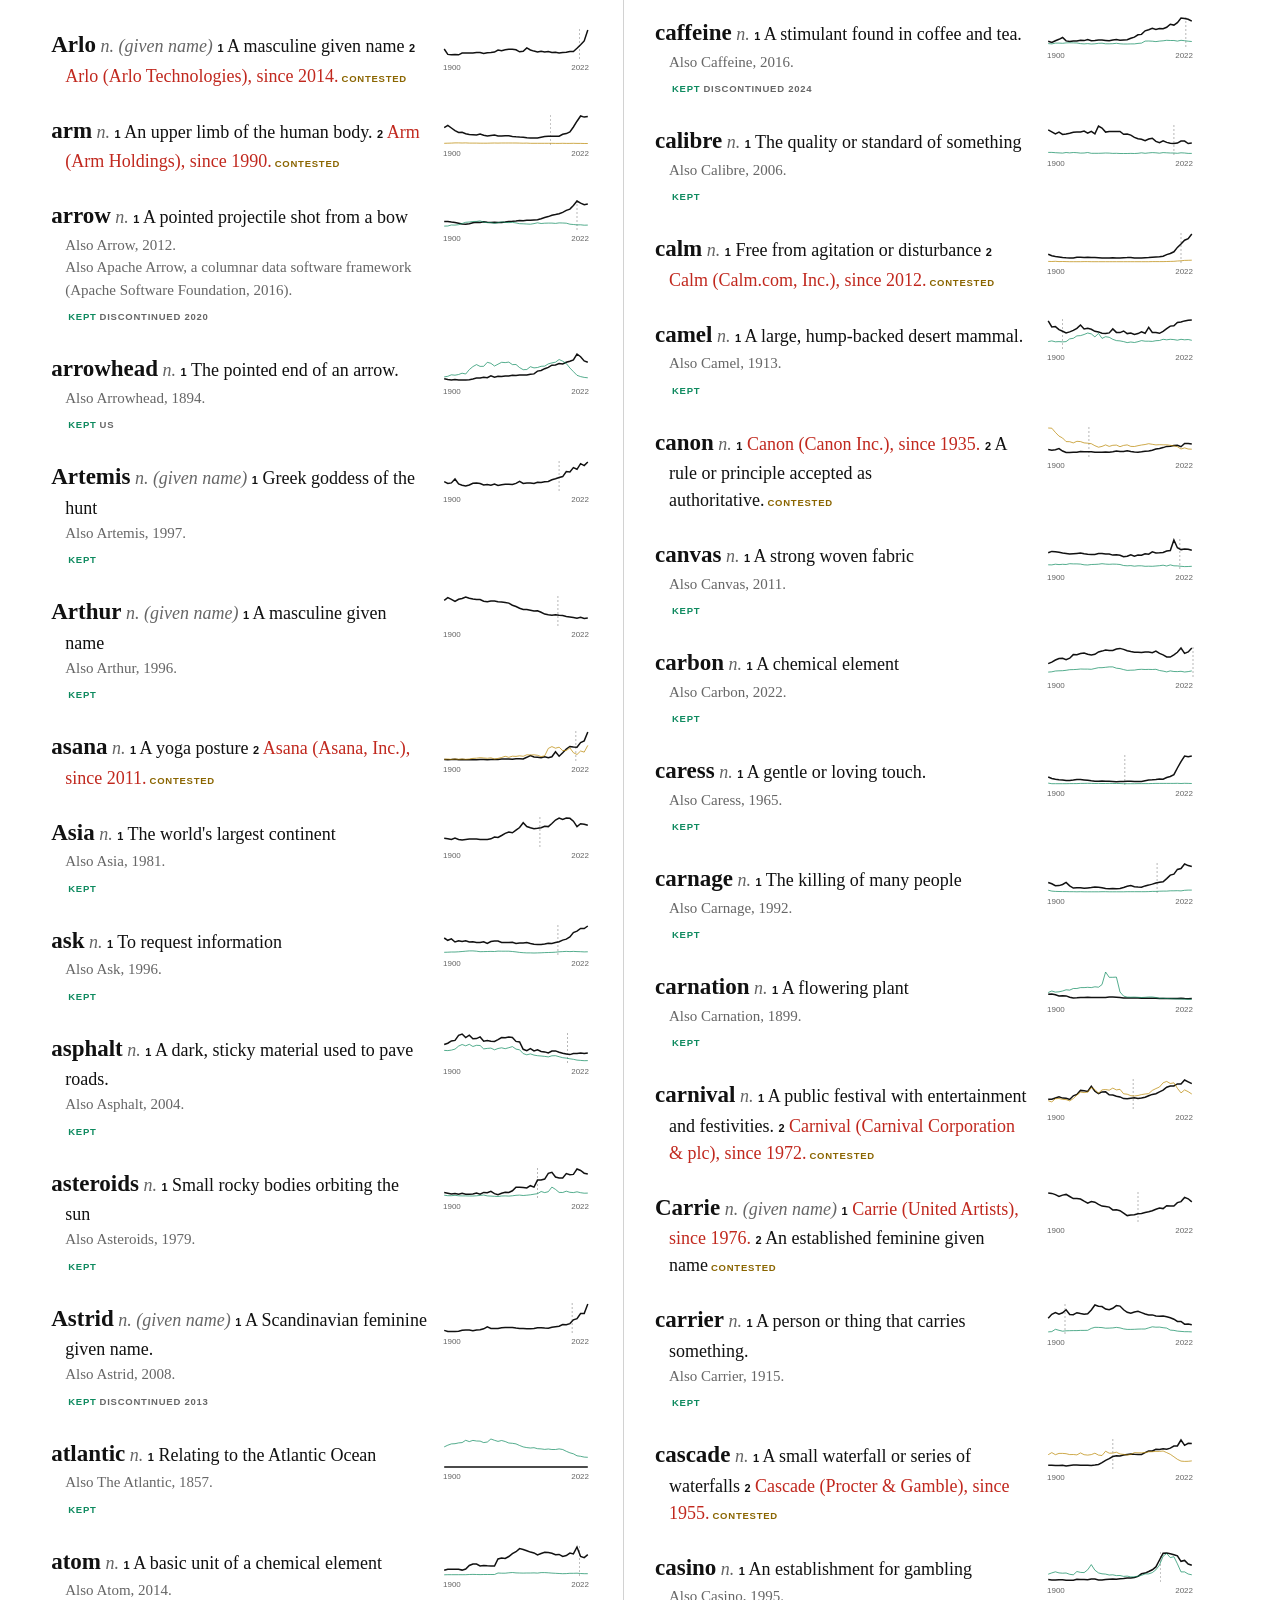
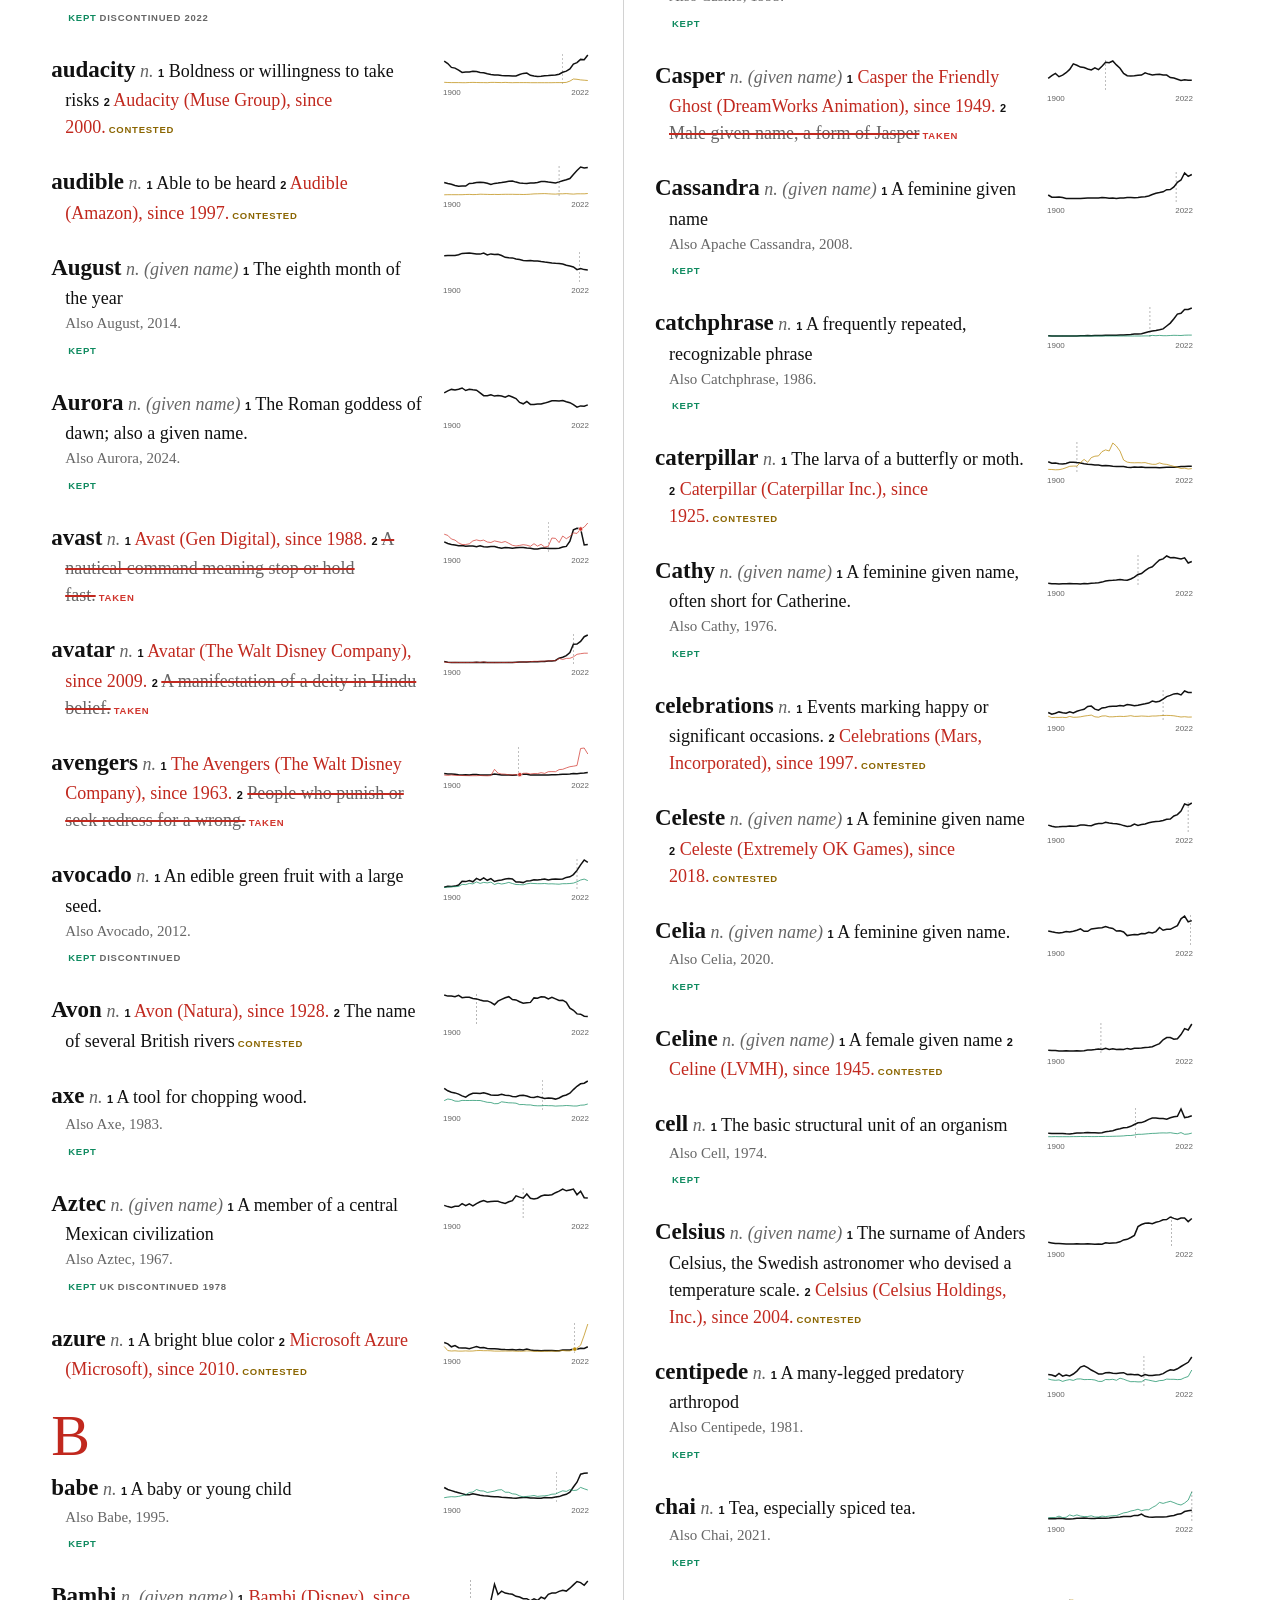
==== commit 7ee2ab3f: "Add takeover curve, capitalisation dumbbells, name aggregate; Alexa against 2000s names; scatter sea" ====
--- a/site/index.html
+++ b/site/index.html
@@ -8,9 +8,11 @@
 .cats{margin:0 0 70px}.cats h2{font:400 clamp(30px,4vw,46px)/1.12 var(--serif);margin:0 0 6px}.cats .cap{font:19px/1.4 var(--serif);color:var(--s);margin:0 0 18px}.cats table{font:17px/1.4 var(--serif)}.cats tr.row{cursor:pointer}.cats tr.row:hover td{background:#f4f4f4}.cats tr.on td{background:#111;color:#fff}.cats tr.on .sw{outline:2px solid #fff}.cats td{padding:14px 10px;vertical-align:top;text-align:left;border-bottom:1px solid #11111140}.cats td.num{text-align:right;font:600 15px var(--sans);white-space:nowrap}.cats .lab{font:700 14px var(--sans);letter-spacing:.06em;text-transform:uppercase;white-space:nowrap}.cats .lab button{all:unset;cursor:pointer}.cats .ex{color:var(--s);font-size:15px}.cats tr.on .ex{color:#ccc}.sw{display:inline-block;width:11px;height:11px;margin-right:8px;vertical-align:0}
 .fig{padding:96px 0}.fig h2{font:400 clamp(30px,4vw,46px)/1.12 var(--serif);margin:0;letter-spacing:-.01em}.fig .cap{font:19px/1.4 var(--serif);color:var(--s);margin:12px 0 26px;max-width:680px}
 .full{margin:0 calc(-1 * var(--gr)) 0 calc(-1 * var(--gl));min-height:calc(100vh - 52px);padding:30px var(--gr) 24px var(--gl);display:flex;flex-direction:column;justify-content:center;border-top:1px solid var(--k);border-bottom:1px solid var(--k)}.full h2{font:400 clamp(34px,5vw,64px)/1.05 var(--serif);margin:0;letter-spacing:-.015em}.full .cap{font:19px/1.35 var(--serif);color:var(--s);margin:8px 0 14px}.full table{font-size:14px}.scatter h2{font-size:clamp(22px,2.6vw,32px)}.scatter .cap{font-size:16px}
-.names .nsum table{font:14px var(--sans);max-width:760px;margin:0 0 12px}.ntab caption{text-align:left;font:13px/1.45 var(--sans);color:var(--s);padding:0 0 6px}.ntab th{font-weight:600;padding:6px 8px;vertical-align:bottom}.ntab td{padding:6px 8px}.ntab small{display:block;font-weight:400;color:var(--s);font-size:11.5px}.nread{font:16px/1.5 var(--serif);max-width:760px;margin:0 0 18px}
+.names .nsum table{font:14px var(--sans);max-width:760px;margin:0 0 12px}.ntab caption{text-align:left;font:13px/1.45 var(--sans);color:var(--s);padding:0 0 6px}.ntab th{font-weight:600;padding:6px 8px;vertical-align:bottom}.ntab td{padding:6px 8px}.ntab small{display:block;font-weight:400;color:var(--s);font-size:11.5px}.nread,.finding{font:16px/1.5 var(--serif);max-width:760px;margin:0 0 18px}
 .ntools{display:flex;justify-content:space-between;align-items:center;gap:10px;flex-wrap:wrap}.nnav{display:flex;gap:6px}.nnav button{font:18px/1 var(--sans);width:40px;height:36px;border:1px solid var(--k);background:#fff;color:var(--k);cursor:pointer}.nnav button:disabled{opacity:.3;cursor:default}
 .strip{display:grid;grid-auto-flow:column;grid-auto-columns:min(380px,calc(100% - 40px));gap:22px;overflow-x:auto;scroll-snap-type:x mandatory;overscroll-behavior-x:contain;padding:4px 2px 14px;margin-top:6px;scrollbar-width:thin}.ncard{scroll-snap-align:start;border-top:1px solid var(--k);padding-top:10px;min-width:0}.ncard[hidden]{display:none}.ncard h3{font:400 26px/1.1 var(--serif);margin:0}.nsub{font:12.5px/1.4 var(--sans);color:var(--s);margin:4px 0 2px;min-height:2.8em}.ntype{font:700 9.5px var(--sans);letter-spacing:.08em;text-transform:uppercase;color:var(--k);border:1px solid #11111155;padding:1px 4px;margin-left:4px;white-space:nowrap}.ncap{font:15px/1.4 var(--serif);color:var(--s);margin:4px 0 0}.nnote{margin-top:4px}
+.chart svg{display:block;width:100%;font:11px var(--sans);fill:var(--s)}.chart-legend,#aggregate-legend,#l1{margin:10px 0}.chart-legend [role=button]{cursor:pointer}
+.scatter-search{display:flex;align-items:center;gap:8px;flex-wrap:wrap;margin:6px 0 10px;font:13px var(--sans)}.scatter-search input{width:190px;max-width:100%;border:1px solid var(--k);padding:7px;background:var(--p);color:var(--k);font:14px var(--sans)}.scatter-search span{color:var(--s)}.e{scroll-margin-top:100px}.spark:has(.note){height:auto}.spark .note[hidden]{display:none}.spark .note{display:block;margin-top:3px;font-size:11px}
 .stools{display:flex;justify-content:space-between;gap:0 14px;flex-wrap:wrap}.stools .seg{max-width:100%;flex-wrap:wrap}.traffic{display:flex;flex:1 1 300px;min-width:0;max-width:100%;flex-wrap:wrap;gap:4px 12px;border:1px solid var(--k);padding:7px 12px;margin:6px 0 10px;font:14px var(--sans)}.traffic label{flex:1 1 100%}.traffic input{flex:1 1 150px;min-width:0;max-width:100%;margin:0;accent-color:var(--k)}.traffic output{font-size:12px;color:var(--s)}
 .seg{display:inline-flex;border:1px solid var(--k);margin:6px 0 10px;align-self:flex-start}.seg button{font:14px var(--sans);padding:7px 18px;background:none;border:0;border-left:1px solid var(--k);color:var(--k);cursor:pointer}.seg button:first-child{border-left:0}#wb,#wb2{white-space:nowrap}#wb button,#wb2 button{white-space:nowrap} .seg button span{opacity:.6;margin-left:4px;font-size:12px}.seg button[aria-pressed=true]{background:var(--k);color:#fff}.note{font:13px/1.45 var(--sans);color:var(--s);margin:0 0 8px}.unplot{font:13px/1.5 var(--sans);color:var(--s);margin:10px 0 0}.legend{display:flex;gap:14px;flex-wrap:wrap;font:11.5px var(--sans);color:var(--s)}.legend i{display:inline-block;width:11px;height:11px;margin-right:5px;vertical-align:-1px}#slg{margin-top:8px;display:flex;flex-direction:column;gap:6px;font-size:11px}#slg .lgrow{display:flex;flex-wrap:wrap;align-items:center;gap:6px 12px}#slg .lgrow>span{white-space:nowrap}#slg .lglabel{width:32px;opacity:.6}#slg[hidden]{display:none}.unplot details{margin:0}
 .controls{display:flex;gap:10px;flex-wrap:wrap;align-items:center;padding:14px 0;font:12.5px var(--sans)}.controls input{flex:1 1 220px;padding:9px;border:1px solid var(--k);background:#fff;font:15px var(--serif)}.controls button{font:12.5px var(--sans);border:1px solid var(--k);background:none;padding:7px 10px;cursor:pointer;color:var(--k)}.controls button[aria-pressed=true]{background:var(--k);color:var(--p)}
@@ -30,40 +32,47 @@
 </style></head><body><header class="title"><div><h1 style="display:inline">for·got·ten</h1><p class="ipa">/fərˈɡɒtn̩/ <i>adj.</i></p></div><div class="def">No longer remembered.</div><div class="tot"><span id="tot"></span><a class="sib" href="generic.html">Brands that became words →</a></div></header>
 <div class="page">
 <section class="full scatter"><h2>Brand share of each word</h2><p class="cap">Right: more common before the brand. Up: more of today's attention goes to the brand.</p><div id="scat"></div></section>
-<div class="fig"><h2>Alexa, after the Echo</h2><p class="cap">Alexa was an ordinary girl's name for a generation before the Echo. Births climbed from the late 1980s to about 6,000 a year. Amazon delivered the first Echos to invited customers at the end of 2014. Births held up in 2015, when most parents had still never met the device, and have fallen every year since.</p><div id="f1"></div><div id="l1"></div></div>
-<section class="fig names" id="names" aria-labelledby="nh"><h2 id="nh">Do brands put parents off a name?</h2><p class="cap">One idea: when a company takes a name, parents stop using it (Alexa, Siri), but when a fictional character takes it, they do not (Dora, Garfield). Here is how every name on this site with enough US births fared after the launch.</p>
+<section class="fig" id="takeover"><h2>When capitals take over</h2><p class="cap">Across: years since launch. Up: the share of book uses written with an initial capital. Lines show the middle word in each group; pale bands show the middle half.</p><div class="chart-legend"></div><div class="chart"></div><p class="note"></p></section>
+<section class="fig" id="dumbbells"><h2>The biggest rises in capitals</h2><p class="cap">The 30 largest rises among lowercase words with at least 20,000 monthly brand views. Open dots show before launch; filled dots show 2022.</p><div class="chart-legend"></div><div class="chart"></div><p class="note"></p></section>
+<section class="fig" id="alexa"><h2>Alexa, after the Echo</h2><p class="cap">US girls given each name per million births, with both lines set to 100 in 2014. The comparison names are unrelated names fashionable at the same time, with all Alex names excluded.</p><div id="f1"></div><div id="l1"></div><p id="alexa-finding" class="nread"></p><details><summary>Which comparison names?</summary><p id="comparison-names"></p></details><p class="note">Comparison names peaked within three years of Alexa and at half to twice its peak count, using all local US records. Each name is set to 100 in 2014 before taking the median. Births per million use all published US births, both sexes; counts below five are not published and count as zero in the comparison median. A launch does not prove what caused a fall.</p></section>
+<section class="fig names" id="names" aria-labelledby="nh"><h2 id="nh">Do brands put parents off a name?</h2><p class="cap">Alexa and Siri fell sharply, but most names did not. Here is how names on this site with enough US births fared after a company or character took the name.</p>
+<div id="aggregate-legend"></div><div class="chart" id="aggregate"></div><p id="aggregate-finding" class="finding"></p><p id="aggregate-note" class="note"></p>
 <div class="nsum"></div><p class="nread"></p>
 <div class="ntools"><div class="seg nseg" role="group" aria-label="Names shown"><button data-f="all" aria-pressed="true">All <span></span></button><button data-f="company" aria-pressed="false">Companies <span></span></button><button data-f="character" aria-pressed="false">Characters <span></span></button></div><div class="nnav"><button class="nprev" aria-label="Previous names">←</button><button class="nnext" aria-label="Next names">→</button></div></div>
 <div class="strip" tabindex="0" role="region" aria-label="Baby-name charts, scroll sideways"><p class="note">Loading name charts…</p></div><p class="small nnote"></p></section>
 <section class="cats" id="cats"><h2>Four outcomes</h2><p class="cap">Click a row to show only those words in the chart above and show them in the dictionary below.</p><table id="cattab"></table></section>
 <div class="controls" id="c"></div>
-<p class="note">Small graphs: uses in books, 1900–2022. Dark line: lowercase. Coloured line: Capitalized. Dashed line: brand launch.</p>
+<p class="note" id="spark-note">Small graphs: uses in books, 1900–2022. Dark line: lowercase. Coloured line: Capitalized. Dashed line: brand launch.</p>
 <main id="dict"></main><button id="more">Continue</button>
 <section class="meth"><h2>Guide to the dictionary</h2><div id="m"></div></section>
 </div><nav class="thumb" id="thumb" aria-label="Jump to letter"></nav>
 <script type="module">
-import {load,GROUPS,KINDS,esc,num,pct,lineChart,stealsChart,legend,METHODS,MARK,isName} from './shared.js';import {alexaBirths,ECHO,nameStrip} from './parts.js';import {dictionarySparks} from './sparks.js';
-const D=await load(),E=D.entries,$=s=>document.querySelector(s),k='#16130f',red='#c1281e',gr='#b98700';
-const sparks=dictionarySparks(new URL('sparks.json',import.meta.url));
+import {load,GROUPS,KINDS,esc,num,stealsChart,METHODS,MARK,isName} from './shared.js';import {nameStrip} from './parts.js';import {dictionarySparks} from './sparks.js';import {pageCharts} from './charts.js';
+const D=await load(),E=D.entries,$=s=>document.querySelector(s),k='#16130f';
+const CHART={searchJump:true,crossovers:true};
+const sparks=dictionarySparks(new URL('sparks.json',import.meta.url),{crossovers:CHART.crossovers});
+if(CHART.crossovers)$('#spark-note').append(' Dot: capitals cross above lowercase after a launch since 1900 and stay above.');
 let g='',ki='',lang='en',type='',n=220,minViews=20000;
 const TRAFFIC=[0,1000,2000,5000,10000,15000,20000,30000,40000,50000,75000,100000,200000];
 const filtered=()=>{const q=$('#q')?.value.toLowerCase()||'';return (lang==='en'?E:D.all).filter(e=>(!ki||e.kind===ki||(ki==='name'&&e.kind==='place'))&&(!type||(type==='names')===isName(e))&&(!q||(e.word+' '+e.brand+' '+(e.owner||'')+(Array.isArray(e.also)?' '+e.also.map(a=>a.brand).join(' '):'')).toLowerCase().includes(q)))};
 const ex=g=>filtered().filter(e=>e.group===g).sort((a,b)=>(b.brand_views+b.original_views)-(a.brand_views+a.original_views)).slice(0,5).map(e=>esc(e.word)).join(', ');
 const cats=()=>{$('#cattab').innerHTML=Object.entries(GROUPS).map(([v,o])=>`<tr class="row${g===v?' on':''}" data-v="${v}"><td class="lab"><button aria-pressed="${g===v}"><i class="sw" style="background:${o.color}"></i>${o.label}</button></td><td>${o.note}<div class="ex">${ex(v)}</div></td><td class="num">${filtered().filter(e=>e.group===v).length}</td></tr>`).join('')};
-const idx=ss=>{const sum={};ss.forEach(x=>Object.entries(x).forEach(([y,c])=>sum[y]=(sum[y]||0)+c));const b=[2012,2013,2014].reduce((t,y)=>t+(sum[y]||0),0)/3,o={};for(const y in sum)o[y]=Math.round(100*sum[y]/b);return o};
 const SC=[['taken','The brand is what the word now means.'],['contested','Shaded from green (original ahead) to yellow (brand ahead).'],['failed','The word still means what it meant. The brand never owned it.']];
-let sg='taken';$('#scat').innerHTML=`<div class="stools"><div class="seg" role="group" aria-label="Group shown">${SC.map(([g])=>`<button data-g="${g}">${GROUPS[g].label} <span>${E.filter(e=>e.group===g).length}</span></button>`).join('')}</div><div class="seg" id="wb2" role="group" aria-label="Words or names and places"></div><div class="traffic"><label for="traffic" id="traffic-label">Brands with at least 20,000 monthly Wikipedia views</label><input id="traffic" type="range" min="0" max="${TRAFFIC.length-1}" step="1" value="${TRAFFIC.indexOf(20000)}" aria-valuetext="20,000 monthly Wikipedia views" aria-describedby="traffic-count"><output id="traffic-count" for="traffic" aria-live="polite"></output></div></div><p class="note" id="scn"></p><div id="f3"></div><div class="legend" id="slg"></div><div class="unplot" id="unplot"></div>`;
-const scat=()=>{const base=filtered(),group=g||sg;document.querySelectorAll('#scat button[data-g]').forEach(b=>{b.setAttribute('aria-pressed',b.dataset.g===group);b.querySelector('span').textContent=base.filter(e=>e.group===b.dataset.g).length});$('#scn').textContent=(SC.find(x=>x[0]===group)?.[1]||GROUPS[group].note)+' Hover a marker for details.';const r=stealsChart($('#f3'),base,{minViews,group,ink:k,height:innerWidth<760?520:Math.min(860,Math.max(460,innerHeight-190)),corners:innerWidth>=760,labels:'all',plotLegend:true});
-  $('#traffic-label').textContent=minViews?`Brands with at least ${num(minViews)} monthly Wikipedia views`:'All brands';$('#traffic').setAttribute('aria-valuetext',minViews?`${num(minViews)} monthly Wikipedia views`:'All brands');$('#traffic-count').textContent=`${num(r.plotted)} of ${num(r.total)}`;
+let sg='taken';$('#scat').innerHTML=`<div class="stools"><div class="seg" role="group" aria-label="Group shown">${SC.map(([g])=>`<button data-g="${g}">${GROUPS[g].label} <span>${E.filter(e=>e.group===g).length}</span></button>`).join('')}</div><div class="seg" id="wb2" role="group" aria-label="Words or names and places"></div><div class="traffic"><label for="traffic" id="traffic-label">Brands with at least 20,000 monthly Wikipedia views</label><input id="traffic" type="range" min="0" max="${TRAFFIC.length-1}" step="1" value="${TRAFFIC.indexOf(20000)}" aria-valuetext="20,000 monthly Wikipedia views" aria-describedby="traffic-count"><output id="traffic-count" for="traffic" aria-live="polite"></output></div>${CHART.searchJump?'<label class="scatter-search">Find a word <input type="search" id="scatter-q" placeholder="Type the whole word" autocomplete="off"><span id="scatter-result" role="status"></span></label>':''}</div><p class="note" id="scn"></p><div id="f3"></div><div class="legend" id="slg"></div><div class="unplot" id="unplot"></div>`;
+const scat=()=>{const base=filtered(),group=g||sg;document.querySelectorAll('#scat button[data-g]').forEach(b=>{b.setAttribute('aria-pressed',b.dataset.g===group);b.querySelector('span').textContent=base.filter(e=>e.group===b.dataset.g).length});$('#scn').textContent=(SC.find(x=>x[0]===group)?.[1]||GROUPS[group].note)+' Hover or tap a marker for details.'+(CHART.searchJump?' Activate twice to read its dictionary entry.':'');const r=stealsChart($('#f3'),base,{minViews,group,ink:k,height:innerWidth<760?520:Math.min(860,Math.max(460,innerHeight-190)),corners:innerWidth>=760,labels:'all',plotLegend:true,search:$('#scatter-q')?.value||'',onJump:CHART.searchJump?jump:undefined});
+  if(CHART.searchJump)$('#scatter-result').textContent=$('#scatter-q').value.trim()?(r.found?'Highlighted.': 'Not on the chart under these filters.'):'';
+  $('#traffic-label').textContent=minViews?`Brands with at least ${num(minViews)} monthly Wikipedia views`:'All brands';$('#traffic').setAttribute('aria-valuetext',minViews?`${num(minViews)} monthly Wikipedia views`:'All brands');$('#traffic-count').textContent=`${num(r.plotted)} of ${num(r.total)} with share`;
   const off=r.off,nb=r.noBooks,nv=off.length-nb;
   $('#slg').hidden=r.legendInPlot;$('#slg').innerHTML=r.legendInPlot?'':[...r.legendRows,['Size',r.sizeItems]].map(([label,items],i)=>`<div class="lgrow"><span class="lglabel">${label}</span>${items.map(([m,t])=>`<span${i<2?` data-row="${label}" data-mark="${m}"`:""}>${MARK(i===2?'dot':m,k,i===2?m:3.6)}${t}</span>`).join('')}${i===2?'<span>views a month</span>':''}</div>`).join('');
   $('#slg').querySelectorAll('[data-row]').forEach(e=>r.bindLegend(e,e.dataset.row,e.dataset.mark,e.textContent));
   $('#unplot').innerHTML=off.length?`<details><summary>Not plotted (${off.length}): ${[nv&&`${nv} with no usable Wikipedia comparison or positive book estimate`,nb&&`${nb} with no book count from before the launch`].filter(Boolean).join('; ')}</summary>${off.map(e=>esc(e.word)).join(', ')}.</details>`:''};
+if(CHART.searchJump)$('#scatter-q').oninput=()=>scat();
+function jump(e){const r=filtered().filter(e=>!g||e.group===g),i=r.indexOf(e);if(i<0)return;n=Math.max(n,i+1);render();const node=document.getElementById('w-'+e.word.toLowerCase());node.tabIndex=-1;node.focus({preventScroll:true});node.scrollIntoView({behavior:matchMedia('(prefers-reduced-motion: reduce)').matches?'auto':'smooth',block:'start'})}
 $('#traffic').oninput=ev=>{minViews=TRAFFIC[+ev.target.value];scat()};
 document.querySelector('#scat .seg').onclick=ev=>{const b=ev.target.closest('button');if(b){sg=b.dataset.g;g=sg;bar();n=220;render()}};
-const draw=()=>{lineChart($('#f1'),{from:1970,to:2025,height:Math.min(420,innerWidth*.6),endLabels:false,mark:ECHO,ink:k,series:[{name:'Alexa, United States + England and Wales',color:red,points:alexaBirths(D)}]});scat()};addEventListener('resize',draw);
+const draw=()=>scat();addEventListener('resize',draw);
 nameStrip($('#names'),new URL('names.json',import.meta.url));
-$('#l1').innerHTML='<p class="small">Girls named Alexa per year, United States plus England and Wales (included from 1996, when their records start).</p>';
+pageCharts(E).catch(e=>{console.error(e);document.querySelectorAll('.chart').forEach(h=>{if(!h.children.length)h.innerHTML='<p class="note">Chart could not load.</p>'})});
 
 $('#m').innerHTML=METHODS+'<p>Dictionary histories show Google Books uses per million words, 1900–2022, averaged over three-year bins; both casings share a scale from zero.</p>';
 const c=$('#c');c.innerHTML='<input type="search" id="q" placeholder="Look up a word or company" aria-label="Search"><span id="kb"></span><span id="lb"></span><span id="wb" role="group" aria-label="Words or names and places"></span>';
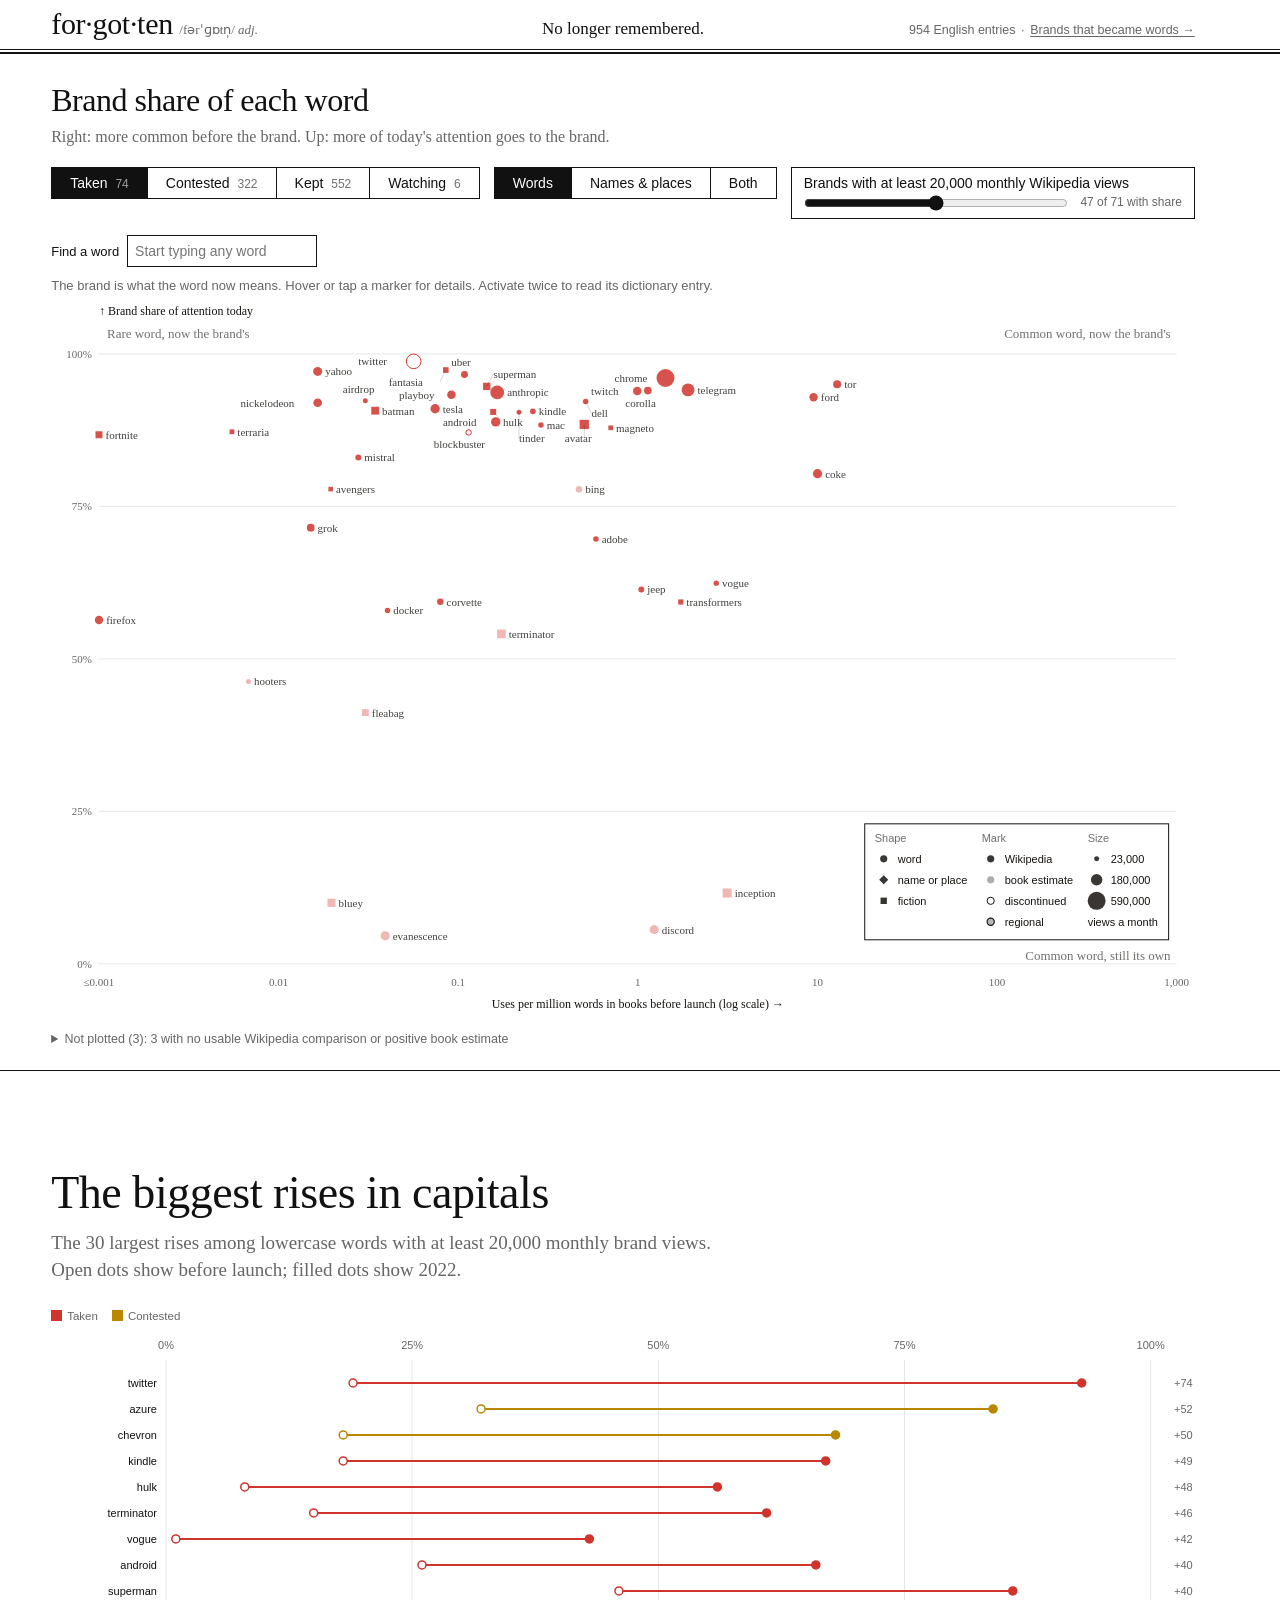
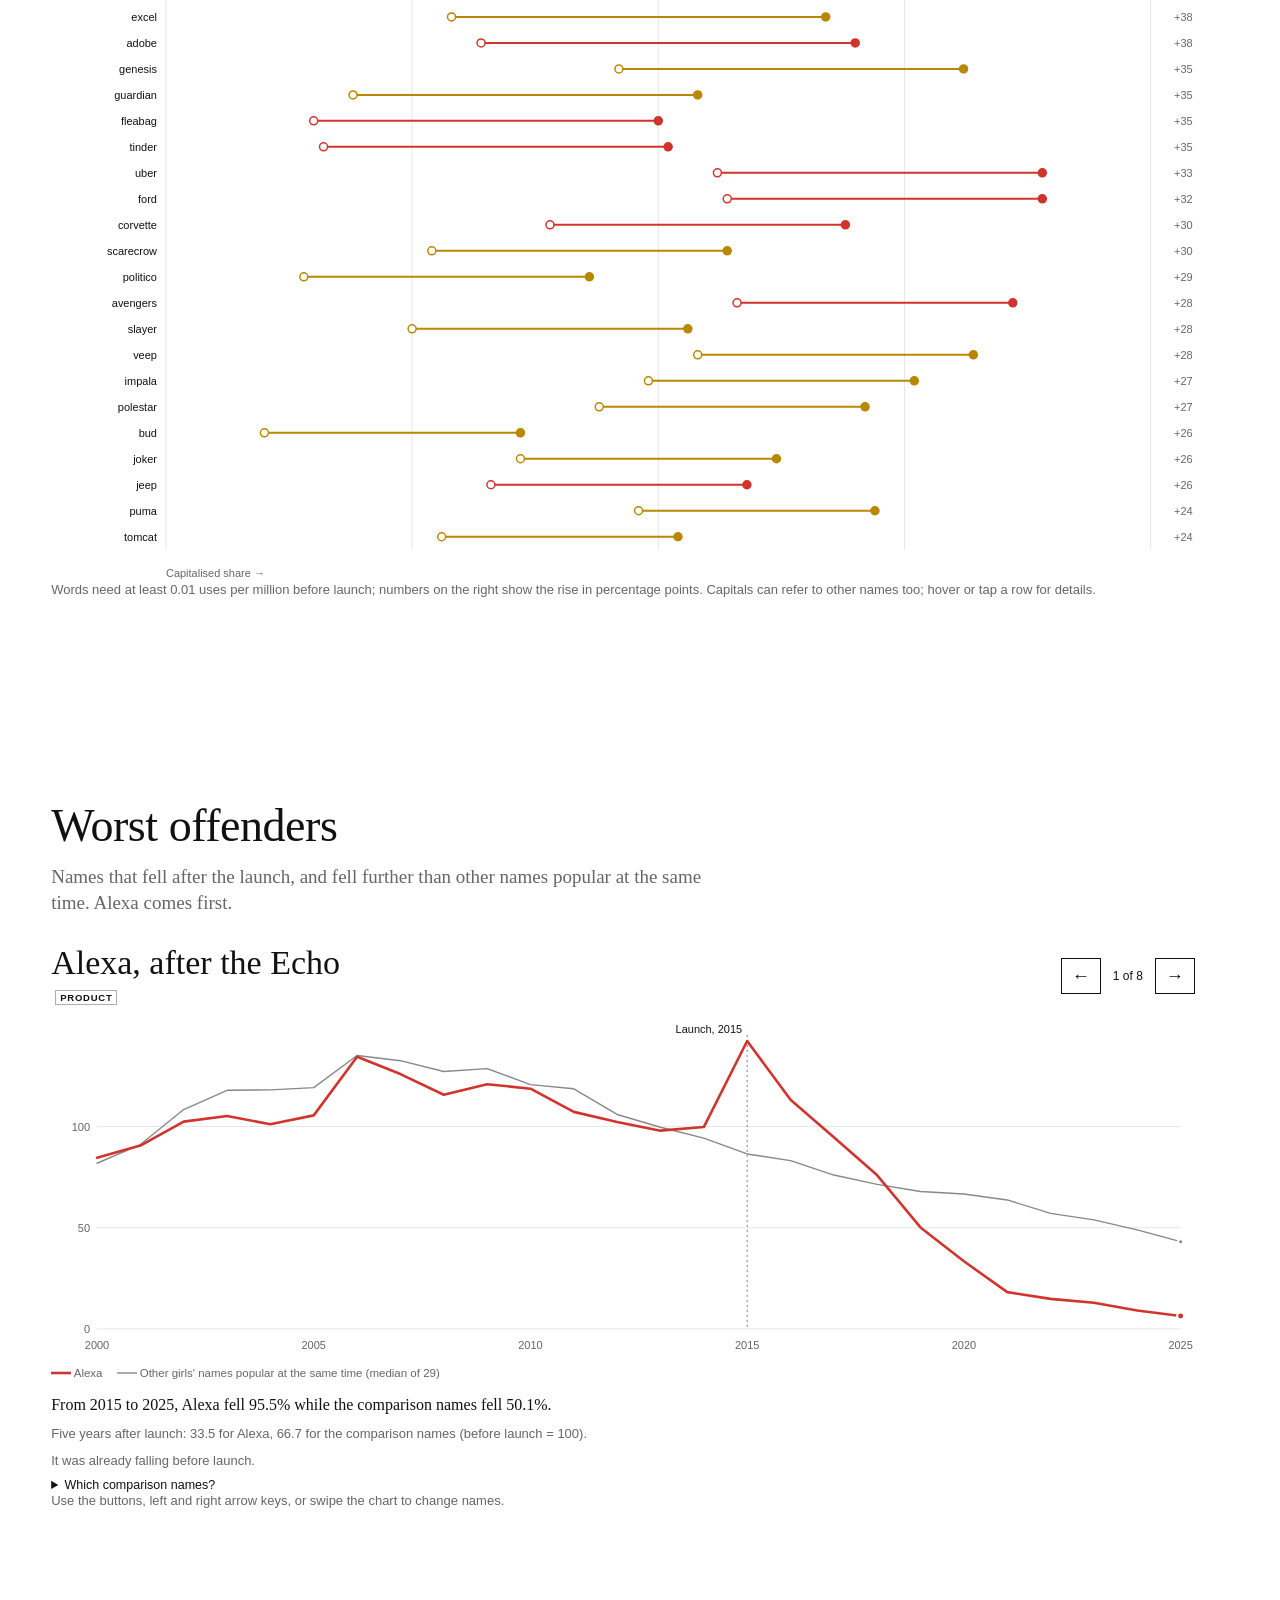
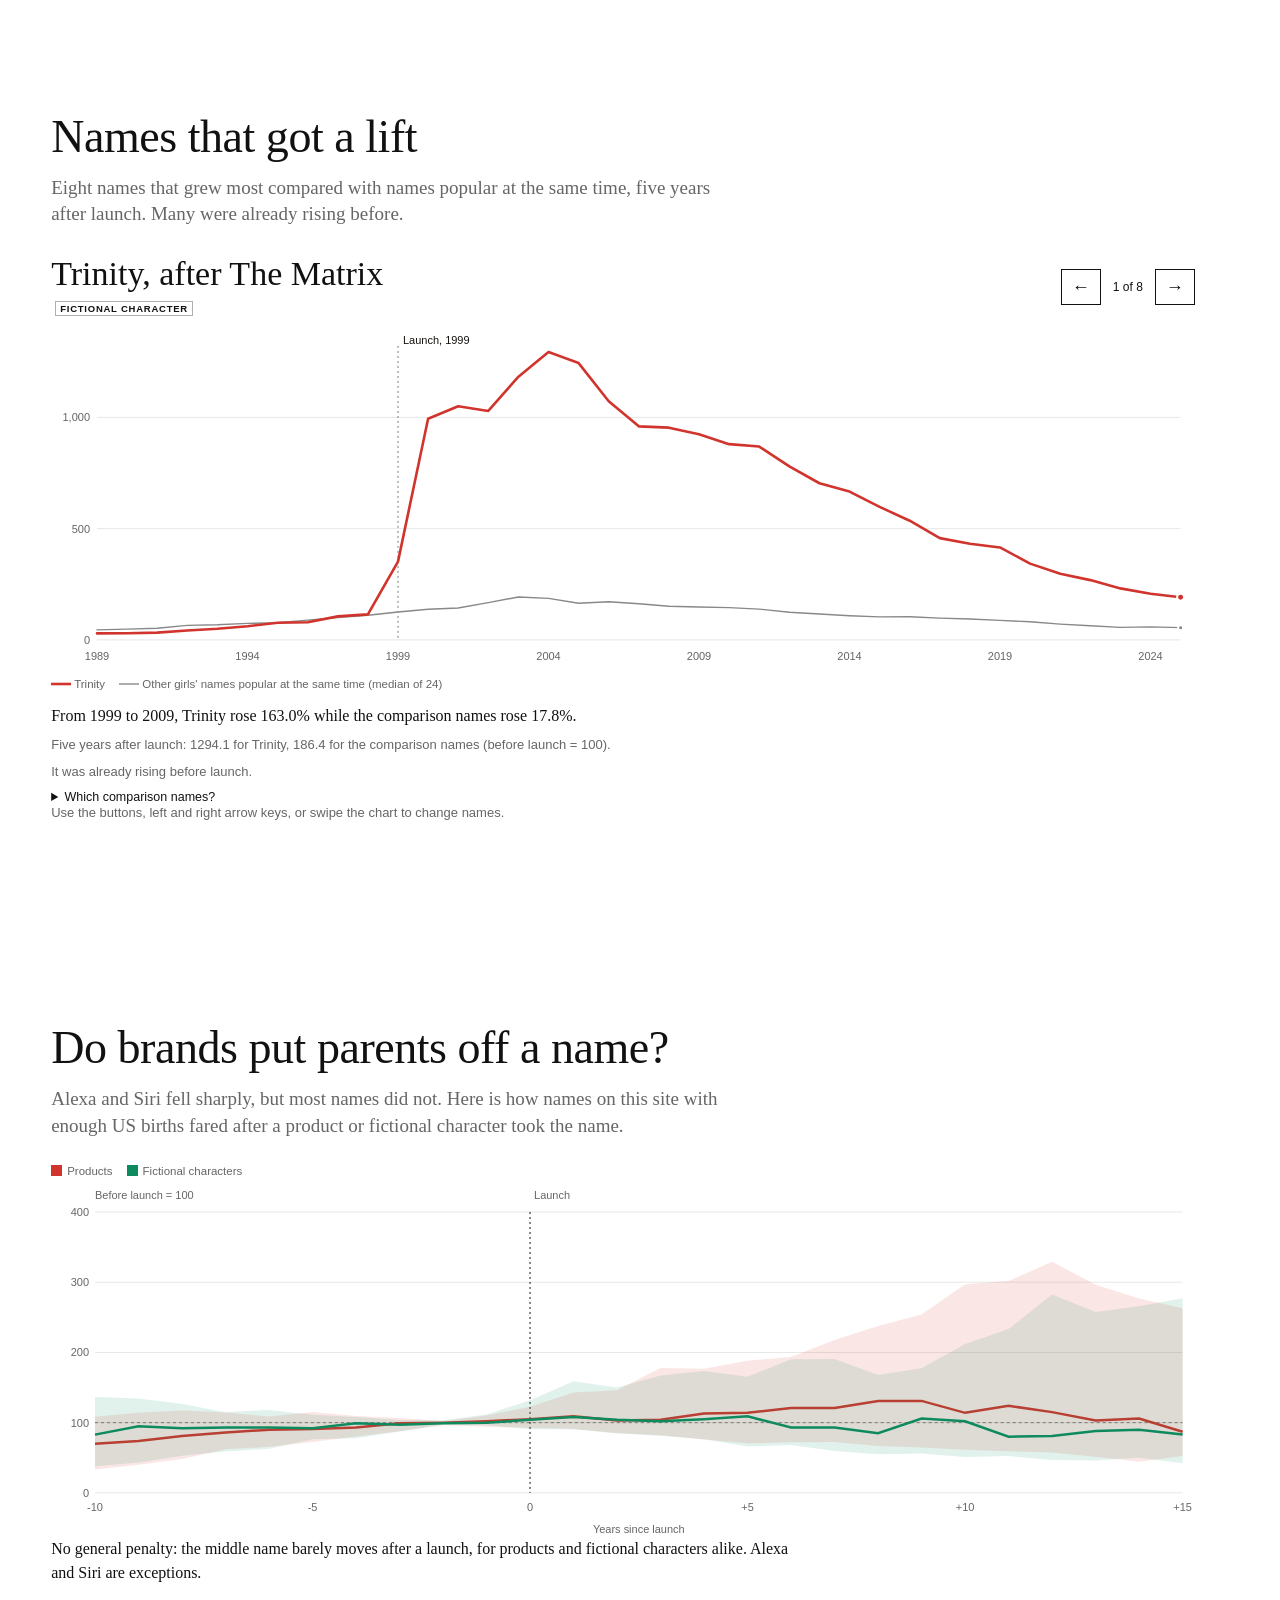
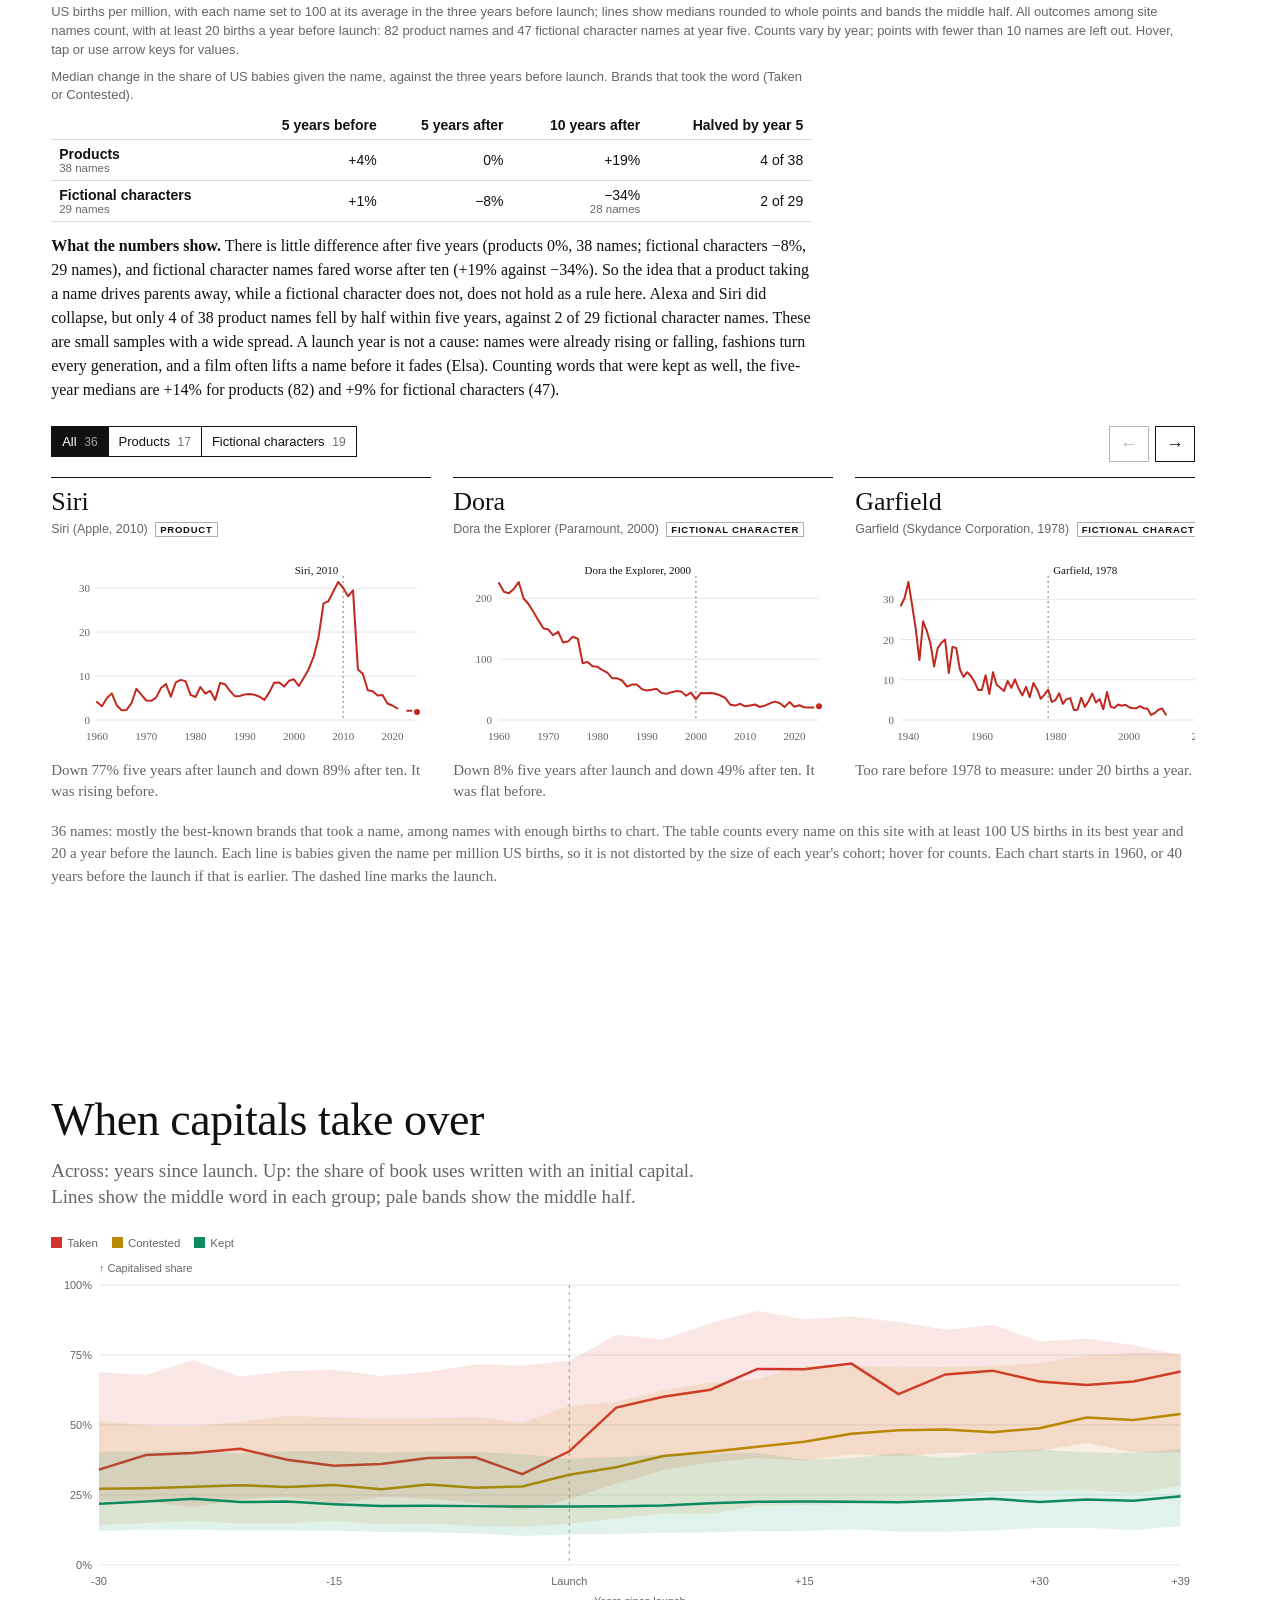
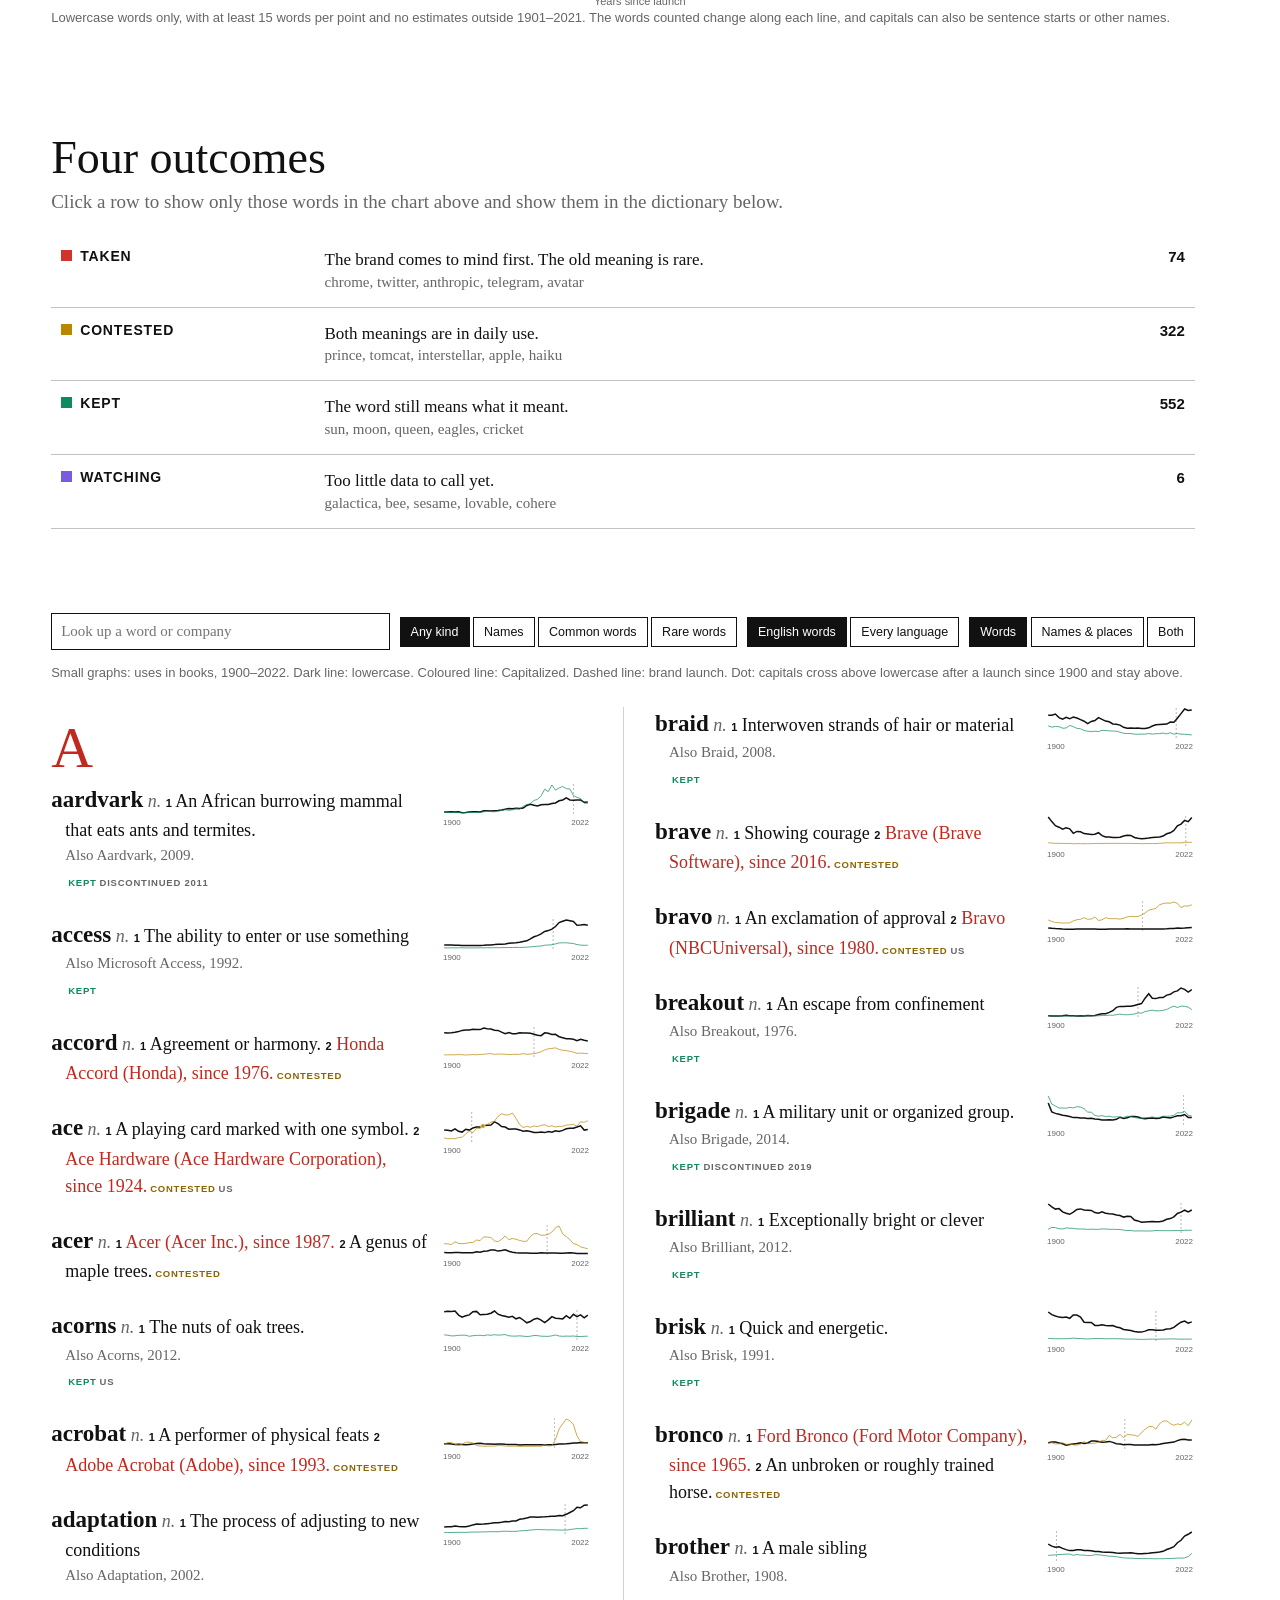
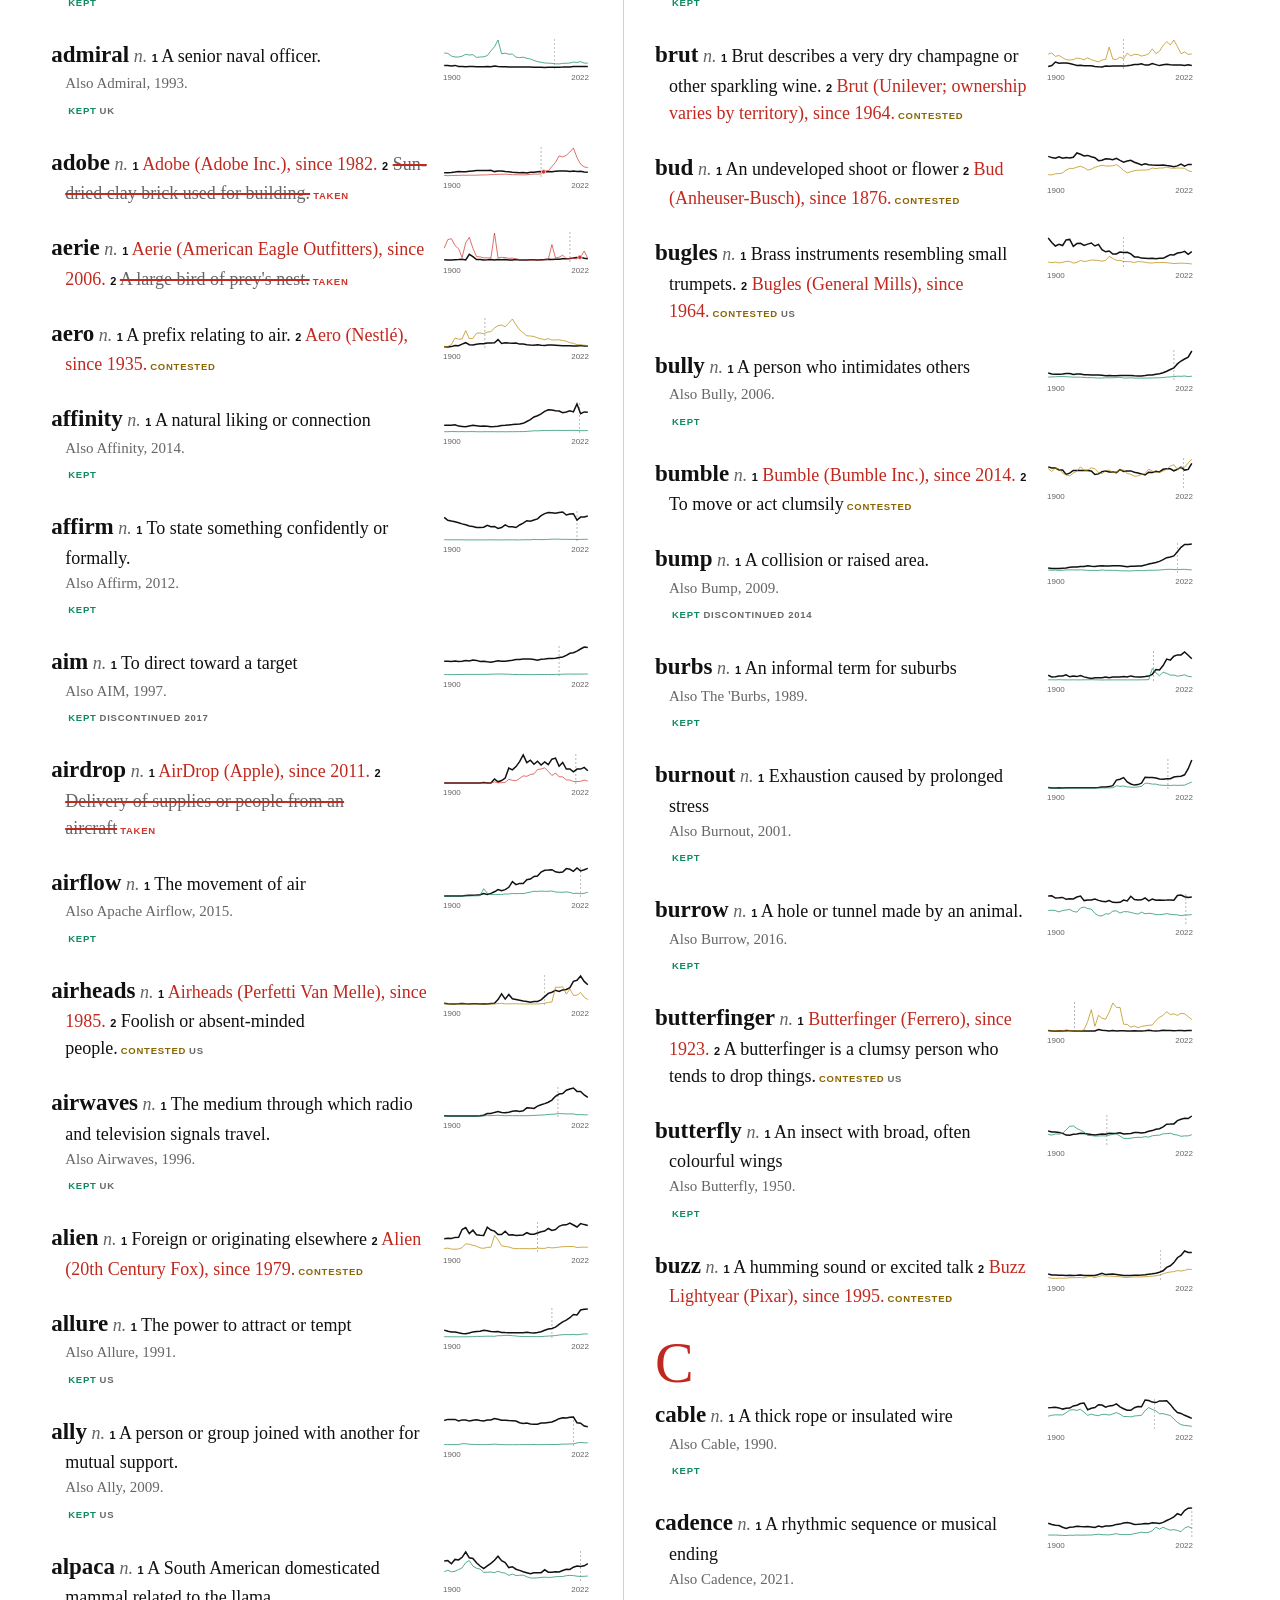
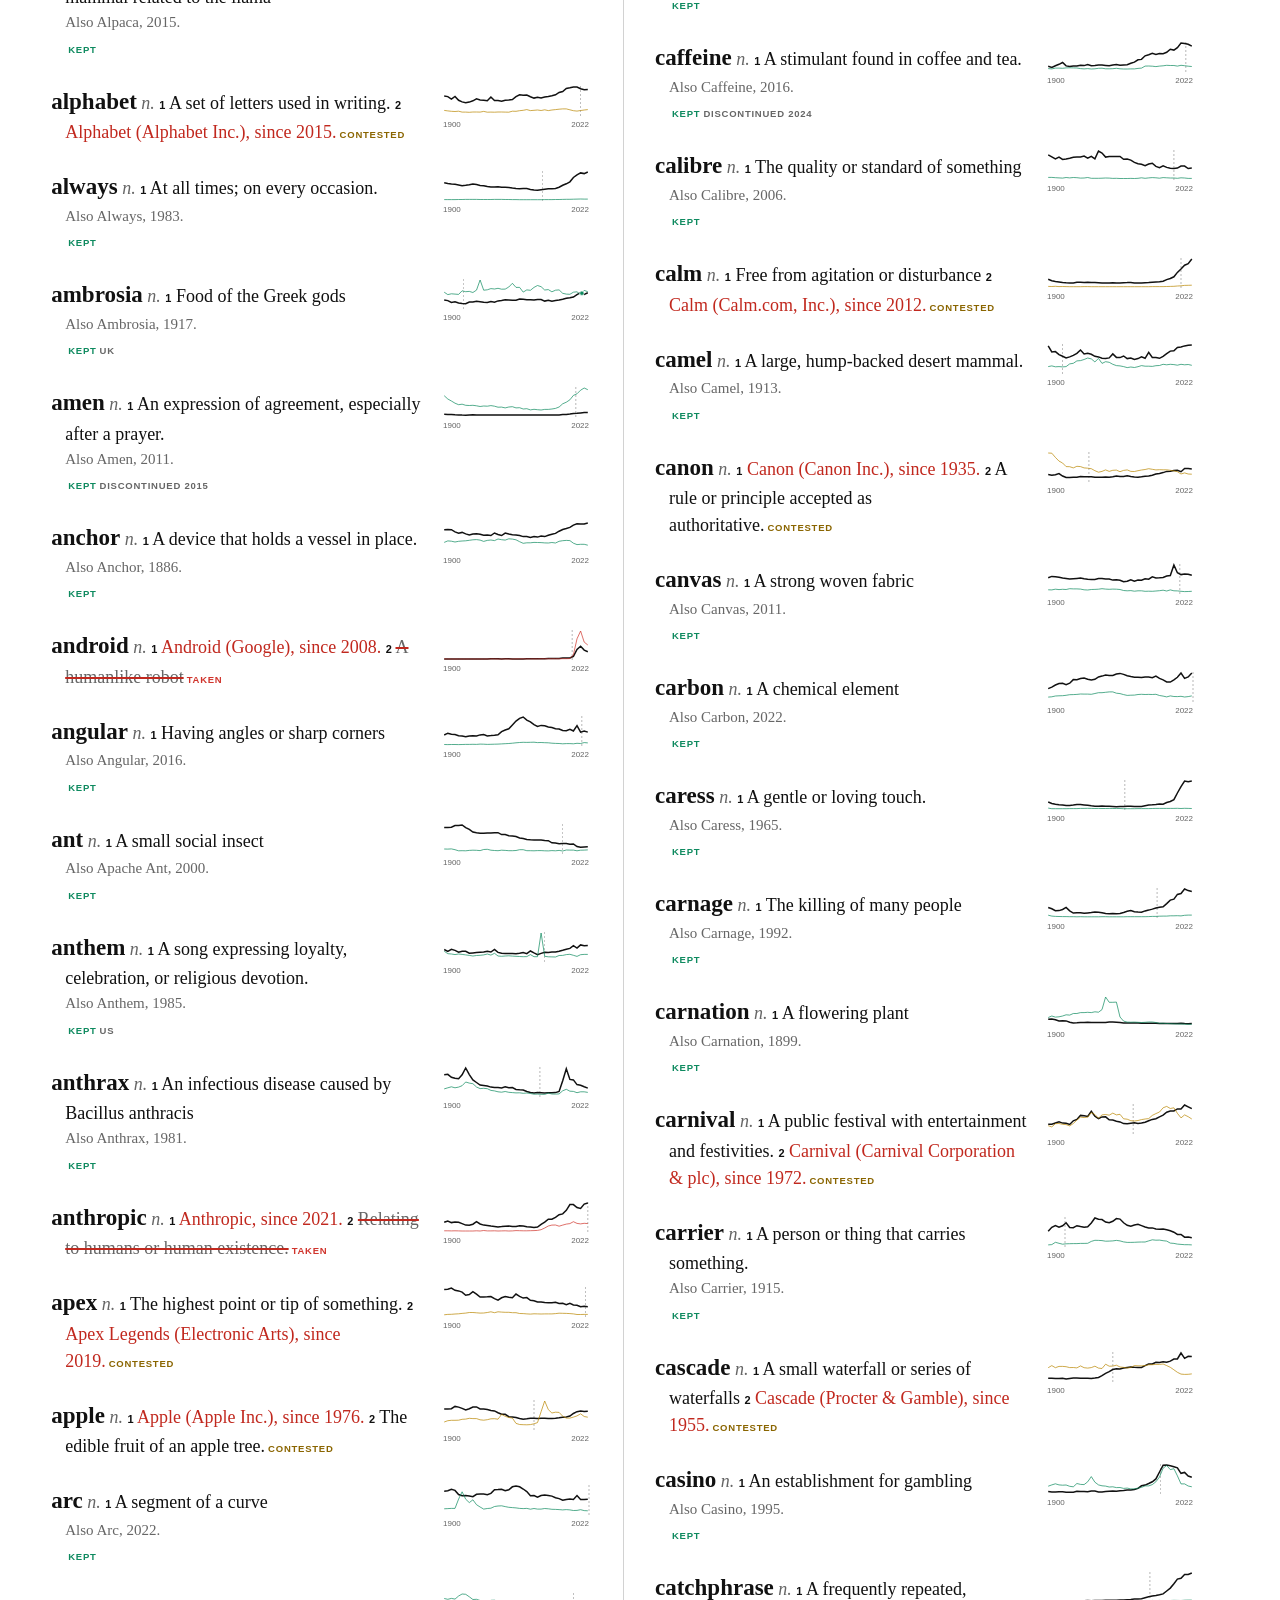
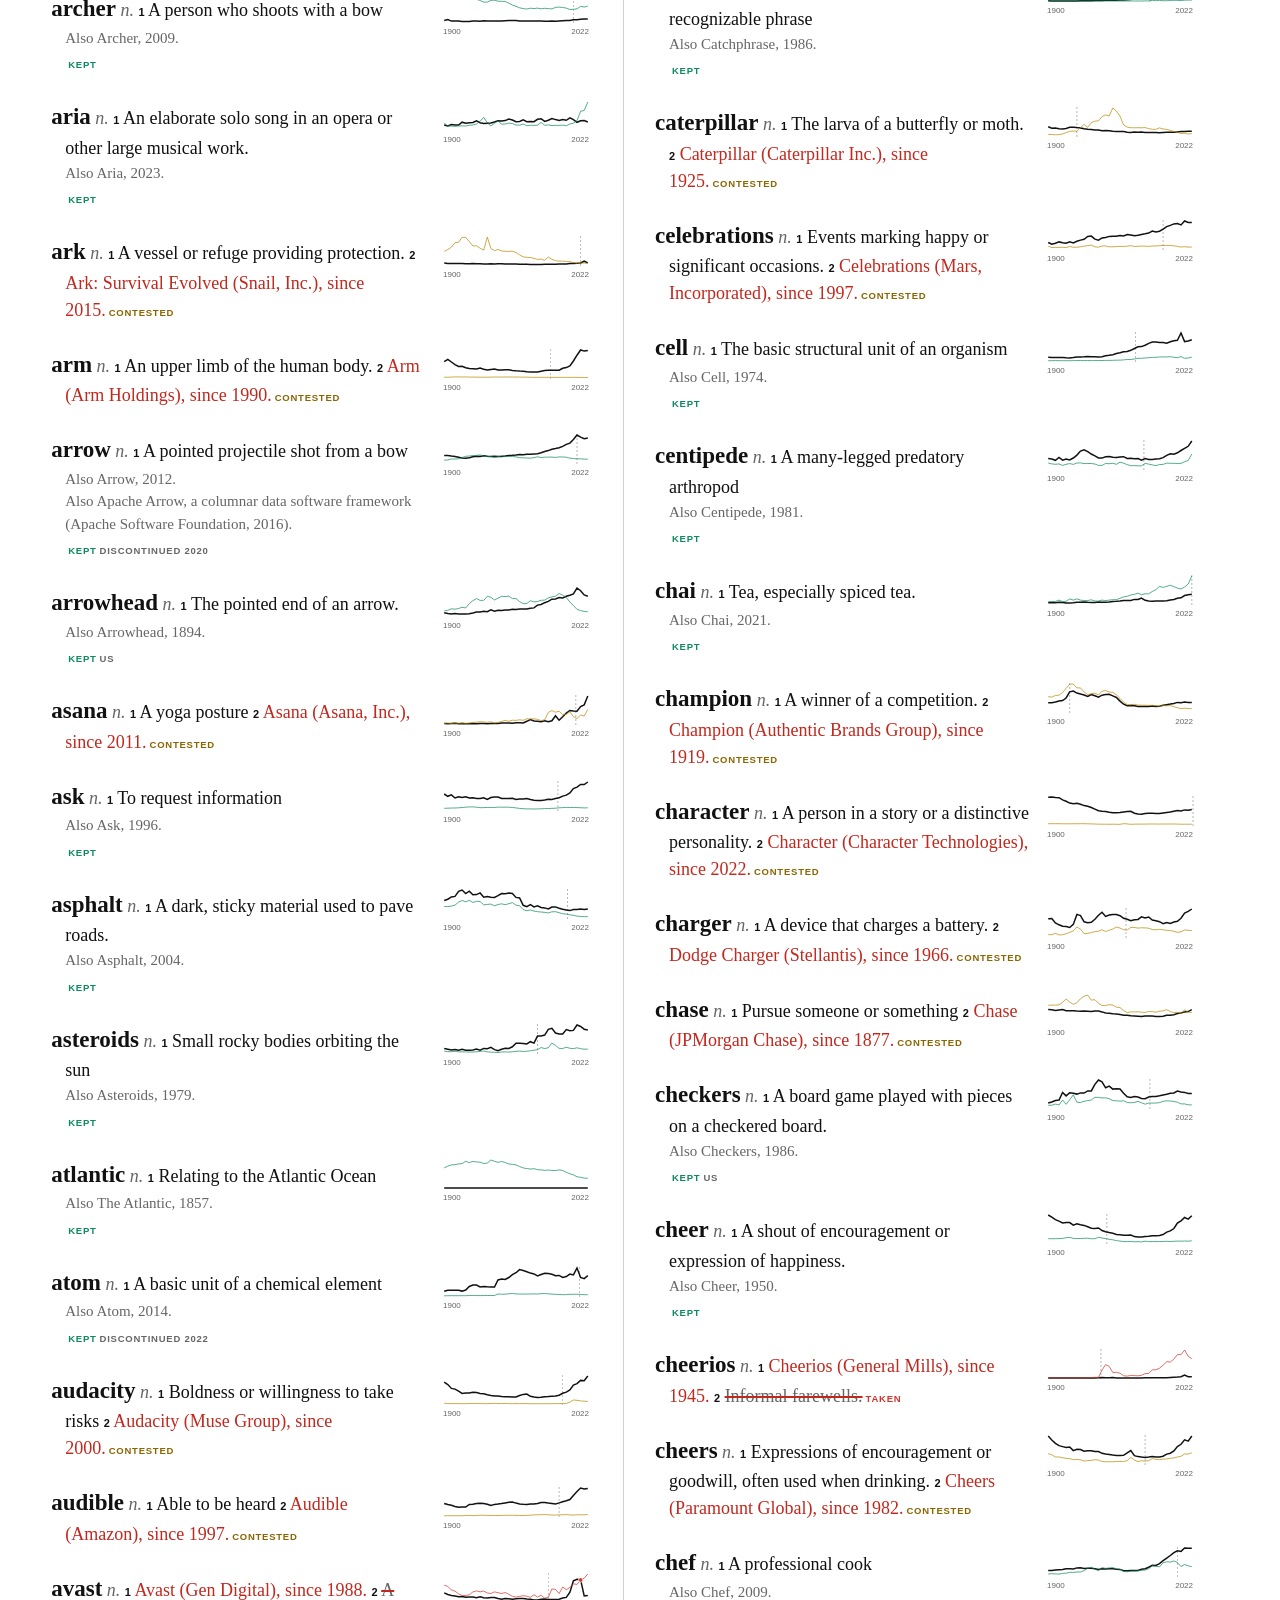
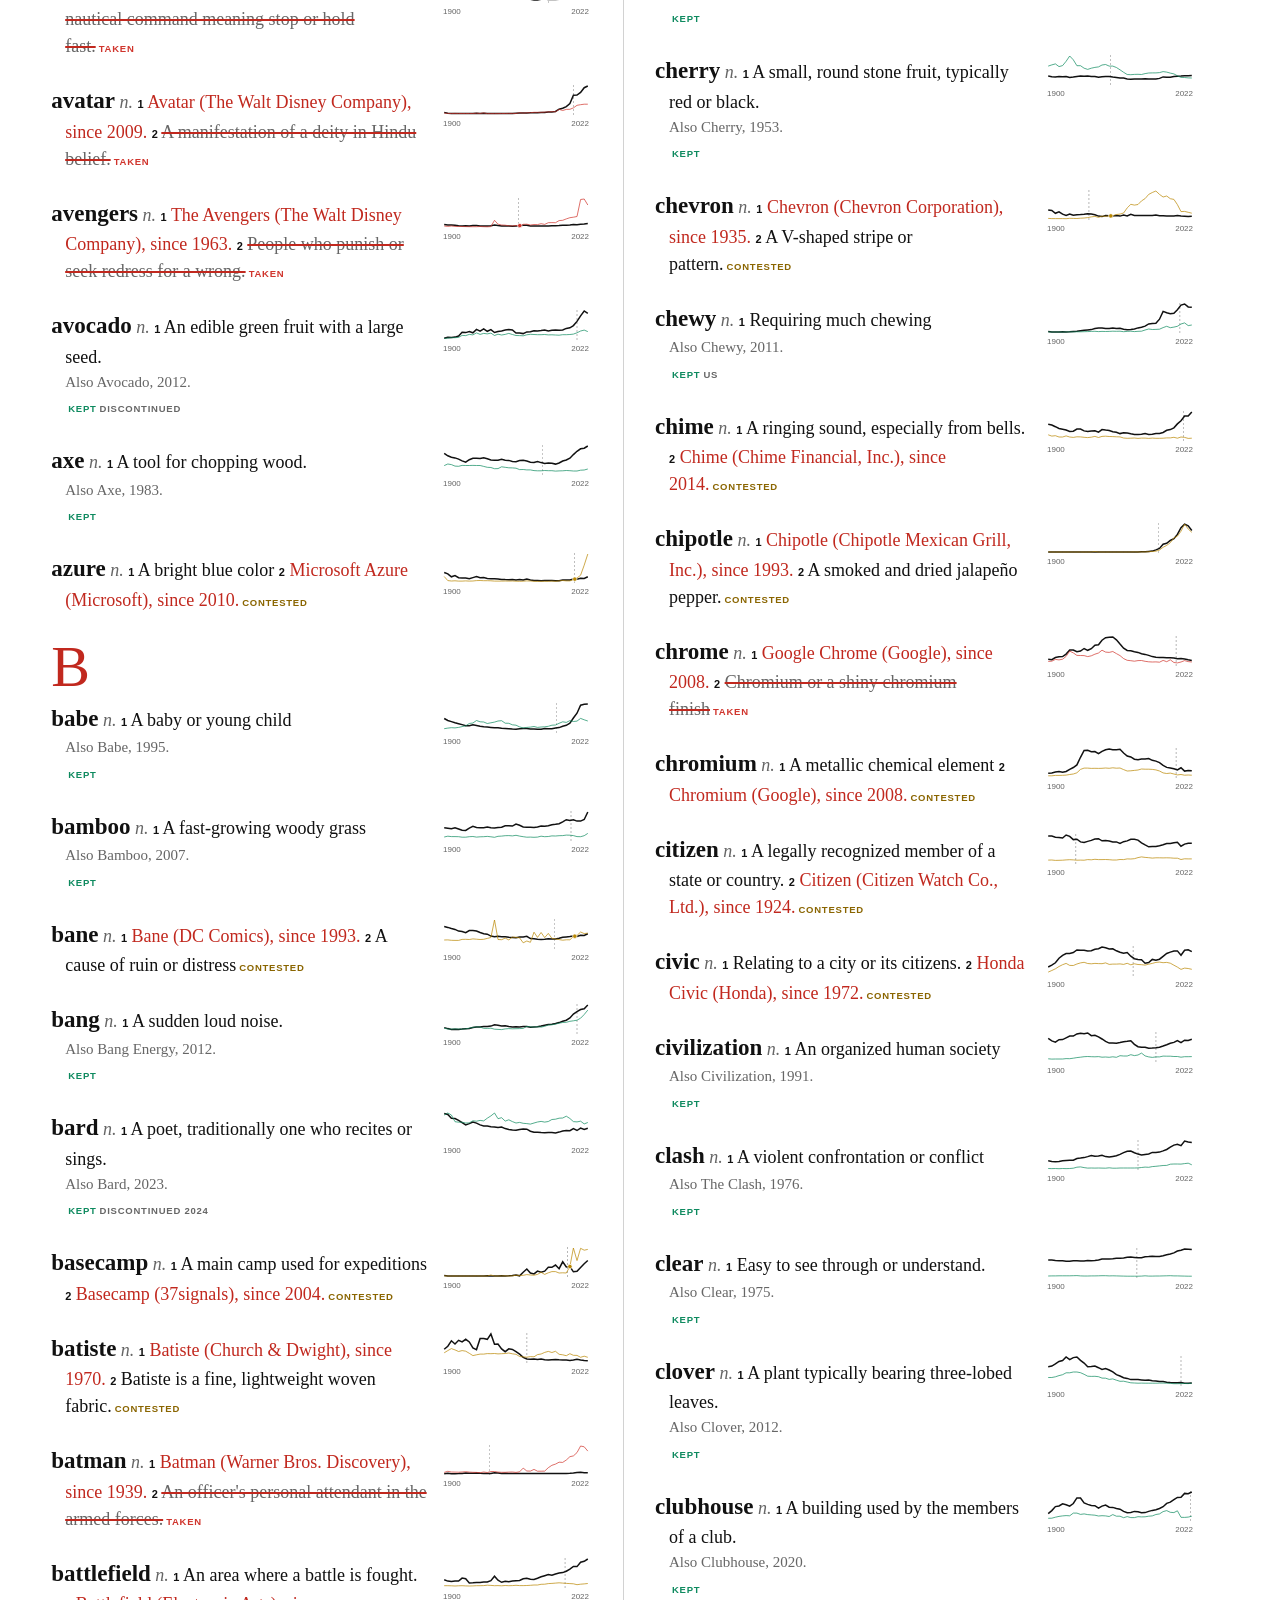
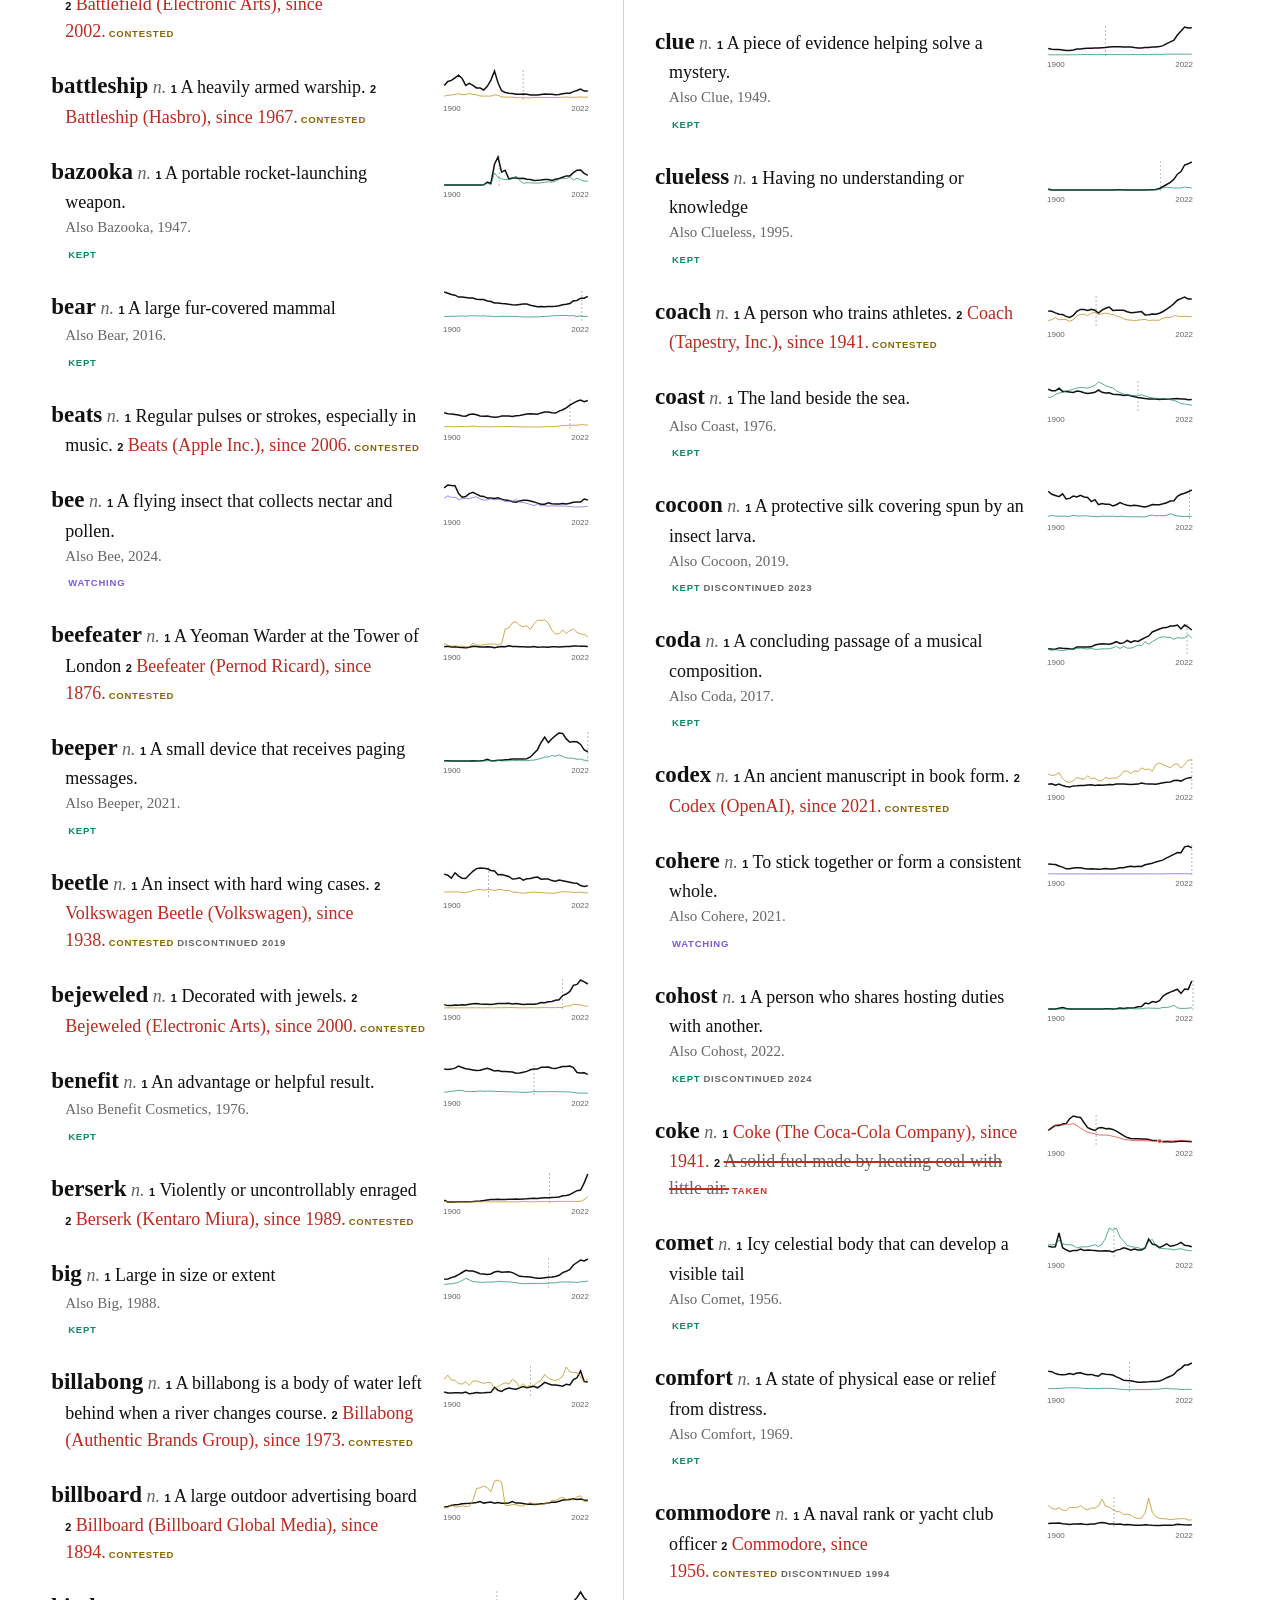
==== commit 95177811: "Scatter: Words default, search across all groups, column legend, regional as outline; name carousels" ====
--- a/site/index.html
+++ b/site/index.html
@@ -12,9 +12,9 @@
 .ntools{display:flex;justify-content:space-between;align-items:center;gap:10px;flex-wrap:wrap}.nnav{display:flex;gap:6px}.nnav button{font:18px/1 var(--sans);width:40px;height:36px;border:1px solid var(--k);background:#fff;color:var(--k);cursor:pointer}.nnav button:disabled{opacity:.3;cursor:default}
 .strip{display:grid;grid-auto-flow:column;grid-auto-columns:min(380px,calc(100% - 40px));gap:22px;overflow-x:auto;scroll-snap-type:x mandatory;overscroll-behavior-x:contain;padding:4px 2px 14px;margin-top:6px;scrollbar-width:thin}.ncard{scroll-snap-align:start;border-top:1px solid var(--k);padding-top:10px;min-width:0}.ncard[hidden]{display:none}.ncard h3{font:400 26px/1.1 var(--serif);margin:0}.nsub{font:12.5px/1.4 var(--sans);color:var(--s);margin:4px 0 2px;min-height:2.8em}.ntype{font:700 9.5px var(--sans);letter-spacing:.08em;text-transform:uppercase;color:var(--k);border:1px solid #11111155;padding:1px 4px;margin-left:4px;white-space:nowrap}.ncap{font:15px/1.4 var(--serif);color:var(--s);margin:4px 0 0}.nnote{margin-top:4px}
 .chart svg{display:block;width:100%;font:11px var(--sans);fill:var(--s)}.chart-legend,#aggregate-legend,#l1{margin:10px 0}.chart-legend [role=button]{cursor:pointer}
-.scatter-search{display:flex;align-items:center;gap:8px;flex-wrap:wrap;margin:6px 0 10px;font:13px var(--sans)}.scatter-search input{width:190px;max-width:100%;border:1px solid var(--k);padding:7px;background:var(--p);color:var(--k);font:14px var(--sans)}.scatter-search span{color:var(--s)}.e{scroll-margin-top:100px}.spark:has(.note){height:auto}.spark .note[hidden]{display:none}.spark .note{display:block;margin-top:3px;font-size:11px}
+.scatter-search{display:flex;align-items:center;gap:8px;flex-wrap:wrap;margin:6px 0 10px;font:13px var(--sans)}.scatter-search input{width:190px;max-width:100%;border:1px solid var(--k);padding:7px;background:var(--p);color:var(--k);font:14px var(--sans)}.scatter-search span{color:var(--s)}.scatter-search button{font:inherit;border:0;padding:0;background:none;color:var(--k);text-decoration:underline;cursor:pointer}.e{scroll-margin-top:100px}.spark:has(.note){height:auto}.spark .note[hidden]{display:none}.spark .note{display:block;margin-top:3px;font-size:11px}
 .stools{display:flex;justify-content:space-between;gap:0 14px;flex-wrap:wrap}.stools .seg{max-width:100%;flex-wrap:wrap}.traffic{display:flex;flex:1 1 300px;min-width:0;max-width:100%;flex-wrap:wrap;gap:4px 12px;border:1px solid var(--k);padding:7px 12px;margin:6px 0 10px;font:14px var(--sans)}.traffic label{flex:1 1 100%}.traffic input{flex:1 1 150px;min-width:0;max-width:100%;margin:0;accent-color:var(--k)}.traffic output{font-size:12px;color:var(--s)}
-.seg{display:inline-flex;border:1px solid var(--k);margin:6px 0 10px;align-self:flex-start}.seg button{font:14px var(--sans);padding:7px 18px;background:none;border:0;border-left:1px solid var(--k);color:var(--k);cursor:pointer}.seg button:first-child{border-left:0}#wb,#wb2{white-space:nowrap}#wb button,#wb2 button{white-space:nowrap} .seg button span{opacity:.6;margin-left:4px;font-size:12px}.seg button[aria-pressed=true]{background:var(--k);color:#fff}.note{font:13px/1.45 var(--sans);color:var(--s);margin:0 0 8px}.unplot{font:13px/1.5 var(--sans);color:var(--s);margin:10px 0 0}.legend{display:flex;gap:14px;flex-wrap:wrap;font:11.5px var(--sans);color:var(--s)}.legend i{display:inline-block;width:11px;height:11px;margin-right:5px;vertical-align:-1px}#slg{margin-top:8px;display:flex;flex-direction:column;gap:6px;font-size:11px}#slg .lgrow{display:flex;flex-wrap:wrap;align-items:center;gap:6px 12px}#slg .lgrow>span{white-space:nowrap}#slg .lglabel{width:32px;opacity:.6}#slg[hidden]{display:none}.unplot details{margin:0}
+.seg{display:inline-flex;border:1px solid var(--k);margin:6px 0 10px;align-self:flex-start}.seg button{font:14px var(--sans);padding:7px 18px;background:none;border:0;border-left:1px solid var(--k);color:var(--k);cursor:pointer}.seg button:first-child{border-left:0}#wb,#wb2{white-space:nowrap}#wb button,#wb2 button{white-space:nowrap} .seg button span{opacity:.6;margin-left:4px;font-size:12px}.seg button[aria-pressed=true]{background:var(--k);color:#fff}.note{font:13px/1.45 var(--sans);color:var(--s);margin:0 0 8px}.unplot{font:13px/1.5 var(--sans);color:var(--s);margin:10px 0 0}.legend{display:flex;gap:14px;flex-wrap:wrap;font:11.5px var(--sans);color:var(--s)}.legend i{display:inline-block;width:11px;height:11px;margin-right:5px;vertical-align:-1px}#slg{margin-top:8px;display:grid;grid-template-columns:repeat(3,minmax(0,1fr));gap:8px;font-size:11px}#slg .lgrow{display:flex;flex-direction:column;align-items:flex-start;gap:6px}#slg .lgrow>span{white-space:nowrap}#slg .lglabel{opacity:.6}#slg[hidden]{display:none}.unplot details{margin:0}
 .controls{display:flex;gap:10px;flex-wrap:wrap;align-items:center;padding:14px 0;font:12.5px var(--sans)}.controls input{flex:1 1 220px;padding:9px;border:1px solid var(--k);background:#fff;font:15px var(--serif)}.controls button{font:12.5px var(--sans);border:1px solid var(--k);background:none;padding:7px 10px;cursor:pointer;color:var(--k)}.controls button[aria-pressed=true]{background:var(--k);color:var(--p)}
 :focus-visible{outline:2px solid var(--r);outline-offset:2px}
 #dict{columns:2 400px;column-gap:64px;column-rule:1px solid #11111130;padding-top:16px}
@@ -32,14 +32,15 @@
 </style></head><body><header class="title"><div><h1 style="display:inline">for·got·ten</h1><p class="ipa">/fərˈɡɒtn̩/ <i>adj.</i></p></div><div class="def">No longer remembered.</div><div class="tot"><span id="tot"></span><a class="sib" href="generic.html">Brands that became words →</a></div></header>
 <div class="page">
 <section class="full scatter"><h2>Brand share of each word</h2><p class="cap">Right: more common before the brand. Up: more of today's attention goes to the brand.</p><div id="scat"></div></section>
-<section class="fig" id="takeover"><h2>When capitals take over</h2><p class="cap">Across: years since launch. Up: the share of book uses written with an initial capital. Lines show the middle word in each group; pale bands show the middle half.</p><div class="chart-legend"></div><div class="chart"></div><p class="note"></p></section>
 <section class="fig" id="dumbbells"><h2>The biggest rises in capitals</h2><p class="cap">The 30 largest rises among lowercase words with at least 20,000 monthly brand views. Open dots show before launch; filled dots show 2022.</p><div class="chart-legend"></div><div class="chart"></div><p class="note"></p></section>
-<section class="fig" id="alexa"><h2>Alexa, after the Echo</h2><p class="cap">US girls given each name per million births, with both lines set to 100 in 2014. The comparison names are unrelated names fashionable at the same time, with all Alex names excluded.</p><div id="f1"></div><div id="l1"></div><p id="alexa-finding" class="nread"></p><details><summary>Which comparison names?</summary><p id="comparison-names"></p></details><p class="note">Comparison names peaked within three years of Alexa and at half to twice its peak count, using all local US records. Each name is set to 100 in 2014 before taking the median. Births per million use all published US births, both sexes; counts below five are not published and count as zero in the comparison median. A launch does not prove what caused a fall.</p></section>
-<section class="fig names" id="names" aria-labelledby="nh"><h2 id="nh">Do brands put parents off a name?</h2><p class="cap">Alexa and Siri fell sharply, but most names did not. Here is how names on this site with enough US births fared after a company or character took the name.</p>
+<section class="fig name-carousel" id="alexa" tabindex="0" role="region" aria-roledescription="carousel" aria-labelledby="worst-heading"><style>.name-carousel .carousel-bar{display:flex;align-items:center;justify-content:space-between;gap:12px;flex-wrap:wrap;margin:18px 0 8px}.name-carousel h3{font:400 clamp(25px,3vw,34px)/1.15 var(--serif);margin:0}.name-carousel .nnav{align-items:center}.carousel-position{font:12px var(--sans);min-width:42px;text-align:center}.carousel-legend{margin:10px 0 14px}.carousel-legend span{max-width:100%}.carousel-legend svg{vertical-align:-2px}.name-carousel .carousel-finding{margin-bottom:8px}.name-carousel .carousel-chart{min-width:0}</style><h2 id="worst-heading">Worst offenders</h2><p class="cap">Names that fell after the launch, and fell further than other names popular at the same time. Alexa comes first.</p><div class="carousel-bar"><div><h3 class="carousel-title"></h3><span class="carousel-type ntype"></span></div><div class="nnav"><button class="carousel-prev" aria-label="Previous name">←</button><span class="carousel-position" aria-live="polite" aria-atomic="true"></span><button class="carousel-next" aria-label="Next name">→</button></div></div><div class="carousel-chart chart"></div><div class="carousel-legend legend"></div><p class="carousel-finding nread"></p><p class="carousel-five note"></p><p class="carousel-flags note"></p><details><summary>Which comparison names?</summary><p class="comparison-names"></p><p>The sex with more recorded births is used, with at least 20 births a year before launch. Comparison names have the same sex, peaked within three years and at half to twice the peak count. Names sharing the first four letters are excluded. Each name is set to 100 at its average in the three years before launch; the comparison median is set to the same average. At least 10 comparison names are needed. US births per million use all published births, both sexes. Counts below five are not published: gaps stay empty on the name line and count as zero in the comparison median. These charts do not show that a launch caused a change.</p></details><p class="note">Use the buttons, left and right arrow keys, or swipe the chart to change names.</p></section>
+<section class="fig name-carousel" id="name-lift" tabindex="0" role="region" aria-roledescription="carousel" aria-labelledby="lift-heading"><h2 id="lift-heading">Names that got a lift</h2><p class="cap">Eight names that grew most compared with names popular at the same time, five years after launch. Many were already rising before.</p><div class="carousel-bar"><div><h3 class="carousel-title"></h3><span class="carousel-type ntype"></span></div><div class="nnav"><button class="carousel-prev" aria-label="Previous name">←</button><span class="carousel-position" aria-live="polite" aria-atomic="true"></span><button class="carousel-next" aria-label="Next name">→</button></div></div><div class="carousel-chart chart"></div><div class="carousel-legend legend"></div><p class="carousel-finding nread"></p><p class="carousel-five note"></p><p class="carousel-flags note"></p><details><summary>Which comparison names?</summary><p class="comparison-names"></p><p>The sex with more recorded births is used, with at least 20 births a year before launch. Comparison names have the same sex, peaked within three years and at half to twice the peak count. Names sharing the first four letters are excluded. Each name is set to 100 at its average in the three years before launch; the comparison median is set to the same average. At least 10 comparison names are needed. US births per million use all published births, both sexes. Counts below five are not published: gaps stay empty on the name line and count as zero in the comparison median. These charts do not show that a launch caused a change.</p></details><p class="note">Use the buttons, left and right arrow keys, or swipe the chart to change names.</p></section>
+<section class="fig names" id="names" aria-labelledby="nh"><style>#names .nseg{flex-wrap:wrap;max-width:100%}#names .nseg button{padding:7px 10px;font-size:13px}#names .nsum{overflow-x:auto}</style><h2 id="nh">Do brands put parents off a name?</h2><p class="cap">Alexa and Siri fell sharply, but most names did not. Here is how names on this site with enough US births fared after a product or fictional character took the name.</p>
 <div id="aggregate-legend"></div><div class="chart" id="aggregate"></div><p id="aggregate-finding" class="finding"></p><p id="aggregate-note" class="note"></p>
 <div class="nsum"></div><p class="nread"></p>
-<div class="ntools"><div class="seg nseg" role="group" aria-label="Names shown"><button data-f="all" aria-pressed="true">All <span></span></button><button data-f="company" aria-pressed="false">Companies <span></span></button><button data-f="character" aria-pressed="false">Characters <span></span></button></div><div class="nnav"><button class="nprev" aria-label="Previous names">←</button><button class="nnext" aria-label="Next names">→</button></div></div>
+<div class="ntools"><div class="seg nseg" role="group" aria-label="Names shown"><button data-f="all" aria-pressed="true">All <span></span></button><button data-f="company" aria-pressed="false">Products <span></span></button><button data-f="character" aria-pressed="false">Fictional characters <span></span></button></div><div class="nnav"><button class="nprev" aria-label="Previous names">←</button><button class="nnext" aria-label="Next names">→</button></div></div>
 <div class="strip" tabindex="0" role="region" aria-label="Baby-name charts, scroll sideways"><p class="note">Loading name charts…</p></div><p class="small nnote"></p></section>
+<section class="fig" id="takeover"><h2>When capitals take over</h2><p class="cap">Across: years since launch. Up: the share of book uses written with an initial capital. Lines show the middle word in each group; pale bands show the middle half.</p><div class="chart-legend"></div><div class="chart"></div><p class="note"></p></section>
 <section class="cats" id="cats"><h2>Four outcomes</h2><p class="cap">Click a row to show only those words in the chart above and show them in the dictionary below.</p><table id="cattab"></table></section>
 <div class="controls" id="c"></div>
 <p class="note" id="spark-note">Small graphs: uses in books, 1900–2022. Dark line: lowercase. Coloured line: Capitalized. Dashed line: brand launch.</p>
@@ -47,27 +48,34 @@
 <section class="meth"><h2>Guide to the dictionary</h2><div id="m"></div></section>
 </div><nav class="thumb" id="thumb" aria-label="Jump to letter"></nav>
 <script type="module">
-import {load,GROUPS,KINDS,esc,num,stealsChart,METHODS,MARK,isName} from './shared.js';import {nameStrip} from './parts.js';import {dictionarySparks} from './sparks.js';import {pageCharts} from './charts.js';
+import {load,GROUPS,KINDS,esc,num,stealsChart,METHODS,MARK,isName,shareY} from './shared.js';import {nameStrip} from './parts.js';import {dictionarySparks} from './sparks.js';import {pageCharts} from './charts.js';
 const D=await load(),E=D.entries,$=s=>document.querySelector(s),k='#16130f';
 const CHART={searchJump:true,crossovers:true};
 const sparks=dictionarySparks(new URL('sparks.json',import.meta.url),{crossovers:CHART.crossovers});
 if(CHART.crossovers)$('#spark-note').append(' Dot: capitals cross above lowercase after a launch since 1900 and stay above.');
-let g='',ki='',lang='en',type='',n=220,minViews=20000;
+let g='',ki='',lang='en',type='words',n=220,minViews=20000,searchNote='';
 const TRAFFIC=[0,1000,2000,5000,10000,15000,20000,30000,40000,50000,75000,100000,200000];
 const filtered=()=>{const q=$('#q')?.value.toLowerCase()||'';return (lang==='en'?E:D.all).filter(e=>(!ki||e.kind===ki||(ki==='name'&&e.kind==='place'))&&(!type||(type==='names')===isName(e))&&(!q||(e.word+' '+e.brand+' '+(e.owner||'')+(Array.isArray(e.also)?' '+e.also.map(a=>a.brand).join(' '):'')).toLowerCase().includes(q)))};
 const ex=g=>filtered().filter(e=>e.group===g).sort((a,b)=>(b.brand_views+b.original_views)-(a.brand_views+a.original_views)).slice(0,5).map(e=>esc(e.word)).join(', ');
 const cats=()=>{$('#cattab').innerHTML=Object.entries(GROUPS).map(([v,o])=>`<tr class="row${g===v?' on':''}" data-v="${v}"><td class="lab"><button aria-pressed="${g===v}"><i class="sw" style="background:${o.color}"></i>${o.label}</button></td><td>${o.note}<div class="ex">${ex(v)}</div></td><td class="num">${filtered().filter(e=>e.group===v).length}</td></tr>`).join('')};
-const SC=[['taken','The brand is what the word now means.'],['contested','Shaded from green (original ahead) to yellow (brand ahead).'],['failed','The word still means what it meant. The brand never owned it.']];
-let sg='taken';$('#scat').innerHTML=`<div class="stools"><div class="seg" role="group" aria-label="Group shown">${SC.map(([g])=>`<button data-g="${g}">${GROUPS[g].label} <span>${E.filter(e=>e.group===g).length}</span></button>`).join('')}</div><div class="seg" id="wb2" role="group" aria-label="Words or names and places"></div><div class="traffic"><label for="traffic" id="traffic-label">Brands with at least 20,000 monthly Wikipedia views</label><input id="traffic" type="range" min="0" max="${TRAFFIC.length-1}" step="1" value="${TRAFFIC.indexOf(20000)}" aria-valuetext="20,000 monthly Wikipedia views" aria-describedby="traffic-count"><output id="traffic-count" for="traffic" aria-live="polite"></output></div>${CHART.searchJump?'<label class="scatter-search">Find a word <input type="search" id="scatter-q" placeholder="Type the whole word" autocomplete="off"><span id="scatter-result" role="status"></span></label>':''}</div><p class="note" id="scn"></p><div id="f3"></div><div class="legend" id="slg"></div><div class="unplot" id="unplot"></div>`;
+const SC=[['taken','The brand is what the word now means.'],['contested','Shaded from green (original ahead) to yellow (brand ahead).'],['failed','The word still means what it meant. The brand never owned it.'],['watching',GROUPS.watching.note]];
+let sg='taken';$('#scat').innerHTML=`<div class="stools"><div class="seg" role="group" aria-label="Group shown">${SC.map(([g])=>`<button data-g="${g}">${GROUPS[g].label} <span>${E.filter(e=>e.group===g).length}</span></button>`).join('')}</div><div class="seg" id="wb2" role="group" aria-label="Words or names and places"></div><div class="traffic"><label for="traffic" id="traffic-label">Brands with at least 20,000 monthly Wikipedia views</label><input id="traffic" type="range" min="0" max="${TRAFFIC.length-1}" step="1" value="${TRAFFIC.indexOf(20000)}" aria-valuetext="20,000 monthly Wikipedia views" aria-describedby="traffic-count"><output id="traffic-count" for="traffic" aria-live="polite"></output></div>${CHART.searchJump?'<div class="scatter-search"><label for="scatter-q">Find a word</label><input type="search" id="scatter-q" list="scatter-words" placeholder="Start typing any word" autocomplete="off"><datalist id="scatter-words"></datalist><span id="scatter-result" role="status"></span><button type="button" id="scatter-jump" hidden>Read dictionary entry</button></div>':''}</div><p class="note" id="scn"></p><div id="f3"></div><div class="legend" id="slg"></div><div class="unplot" id="unplot"></div>`;
 const scat=()=>{const base=filtered(),group=g||sg;document.querySelectorAll('#scat button[data-g]').forEach(b=>{b.setAttribute('aria-pressed',b.dataset.g===group);b.querySelector('span').textContent=base.filter(e=>e.group===b.dataset.g).length});$('#scn').textContent=(SC.find(x=>x[0]===group)?.[1]||GROUPS[group].note)+' Hover or tap a marker for details.'+(CHART.searchJump?' Activate twice to read its dictionary entry.':'');const r=stealsChart($('#f3'),base,{minViews,group,ink:k,height:innerWidth<760?520:Math.min(860,Math.max(460,innerHeight-190)),corners:innerWidth>=760,labels:'all',plotLegend:true,search:$('#scatter-q')?.value||'',onJump:CHART.searchJump?jump:undefined});
-  if(CHART.searchJump)$('#scatter-result').textContent=$('#scatter-q').value.trim()?(r.found?'Highlighted.': 'Not on the chart under these filters.'):'';
-  $('#traffic-label').textContent=minViews?`Brands with at least ${num(minViews)} monthly Wikipedia views`:'All brands';$('#traffic').setAttribute('aria-valuetext',minViews?`${num(minViews)} monthly Wikipedia views`:'All brands');$('#traffic-count').textContent=`${num(r.plotted)} of ${num(r.total)} with share`;
+  if(CHART.searchJump){const q=$('#scatter-q').value.trim().toLowerCase(),e=E.find(e=>e.word.toLowerCase()===q),plottable=e&&e.pre_launch_per_million!=null&&shareY(e)!=null;$('#scatter-result').textContent=q?(r.found?searchNote||'Highlighted.':e?(plottable?'Hidden by the current filters.':'Not plotted in '+GROUPS[e.group].label+'.'):'No English entry. Try a suggestion.'):'';$('#scatter-jump').hidden=!e}
+  $('#traffic').value=TRAFFIC.indexOf(minViews);$('#traffic-label').textContent=minViews?`Brands with at least ${num(minViews)} monthly Wikipedia views`:'All brands';$('#traffic').setAttribute('aria-valuetext',minViews?`${num(minViews)} monthly Wikipedia views`:'All brands');$('#traffic-count').textContent=`${num(r.plotted)} of ${num(r.total)} with share`;
   const off=r.off,nb=r.noBooks,nv=off.length-nb;
   $('#slg').hidden=r.legendInPlot;$('#slg').innerHTML=r.legendInPlot?'':[...r.legendRows,['Size',r.sizeItems]].map(([label,items],i)=>`<div class="lgrow"><span class="lglabel">${label}</span>${items.map(([m,t])=>`<span${i<2?` data-row="${label}" data-mark="${m}"`:""}>${MARK(i===2?'dot':m,k,i===2?m:3.6)}${t}</span>`).join('')}${i===2?'<span>views a month</span>':''}</div>`).join('');
   $('#slg').querySelectorAll('[data-row]').forEach(e=>r.bindLegend(e,e.dataset.row,e.dataset.mark,e.textContent));
   $('#unplot').innerHTML=off.length?`<details><summary>Not plotted (${off.length}): ${[nv&&`${nv} with no usable Wikipedia comparison or positive book estimate`,nb&&`${nb} with no book count from before the launch`].filter(Boolean).join('; ')}</summary>${off.map(e=>esc(e.word)).join(', ')}.</details>`:''};
-if(CHART.searchJump)$('#scatter-q').oninput=()=>scat();
-function jump(e){const r=filtered().filter(e=>!g||e.group===g),i=r.indexOf(e);if(i<0)return;n=Math.max(n,i+1);render();const node=document.getElementById('w-'+e.word.toLowerCase());node.tabIndex=-1;node.focus({preventScroll:true});node.scrollIntoView({behavior:matchMedia('(prefers-reduced-motion: reduce)').matches?'auto':'smooth',block:'start'})}
+function reveal(e,traffic=true){const changes=[];if((g||sg)!==e.group){g=sg=e.group;changes.push('Shown in '+GROUPS[e.group].label)}
+  if(type&&(type==='names')!==isName(e)){type=isName(e)?'names':'words';changes.push('Showing '+(type==='names'?'Names & places':'Words'))}
+  if(ki&&e.kind!==ki&&!(ki==='name'&&e.kind==='place')){ki='';changes.push('Kind filter cleared')}
+  if(!filtered().includes(e)){$('#q').value='';changes.push('Dictionary search cleared')}
+  if(traffic&&e.pre_launch_per_million!=null&&shareY(e)!=null&&minViews>(e.brand_views||0)){minViews=TRAFFIC.filter(v=>v<=(e.brand_views||0)).at(-1);changes.push(minViews?'Traffic lowered to '+num(minViews):'Traffic limit cleared')}return changes}
+if(CHART.searchJump){$('#scatter-words').innerHTML=E.map(e=>`<option value="${esc(e.word)}"></option>`).join('');
+  $('#scatter-q').oninput=()=>{searchNote='';const e=E.find(e=>e.word.toLowerCase()===$('#scatter-q').value.trim().toLowerCase());if(e){const changes=reveal(e);searchNote=changes.length?changes.join('. ')+'.':'';bar();n=220;render()}else scat()};
+  $('#scatter-jump').onclick=()=>{const e=E.find(e=>e.word.toLowerCase()===$('#scatter-q').value.trim().toLowerCase());if(e)jump(e)}}
+function jump(e){reveal(e,false);bar();const r=filtered().filter(e=>!g||e.group===g),i=r.indexOf(e);if(i<0)return;n=Math.max(n,i+1);render();const node=document.getElementById('w-'+e.word.toLowerCase());node.tabIndex=-1;node.focus({preventScroll:true});node.scrollIntoView({behavior:matchMedia('(prefers-reduced-motion: reduce)').matches?'auto':'smooth',block:'start'})}
 $('#traffic').oninput=ev=>{minViews=TRAFFIC[+ev.target.value];scat()};
 document.querySelector('#scat .seg').onclick=ev=>{const b=ev.target.closest('button');if(b){sg=b.dataset.g;g=sg;bar();n=220;render()}};
 const draw=()=>scat();addEventListener('resize',draw);
@@ -77,7 +85,7 @@
 $('#m').innerHTML=METHODS+'<p>Dictionary histories show Google Books uses per million words, 1900–2022, averaged over three-year bins; both casings share a scale from zero.</p>';
 const c=$('#c');c.innerHTML='<input type="search" id="q" placeholder="Look up a word or company" aria-label="Search"><span id="kb"></span><span id="lb"></span><span id="wb" role="group" aria-label="Words or names and places"></span>';
 const set=(h,o,cur,fn)=>{h.innerHTML=o.map(([v,t])=>`<button data-v="${v}" aria-pressed="${cur===v}">${t}</button> `).join('');h.onclick=e=>{const b=e.target.closest('button');if(b){fn(b.dataset.v);bar();n=220;render()}}};
-const bar=()=>{cats();set($('#kb'),[['','Any kind'],...Object.entries(KINDS)],ki,v=>ki=v);set($('#lb'),[['en','English words'],['all','Every language']],lang,v=>lang=v);['#wb','#wb2'].forEach(s=>set($(s),[['','All'],['words','Words only'],['names','Names &amp; places only']],type,v=>type=v))};bar();
+const bar=()=>{cats();set($('#kb'),[['','Any kind'],...Object.entries(KINDS)],ki,v=>ki=v);set($('#lb'),[['en','English words'],['all','Every language']],lang,v=>lang=v);['#wb','#wb2'].forEach(s=>set($(s),[['words','Words'],['names','Names &amp; places'],['','Both']],type,v=>type=v))};bar();
 const entry=e=>{const pos=e.kind==='name'?'n. (given name)':'n.',u=e.group==='taken',b=`<span class="brandsense">${esc(e.brand)}${e.owner&&e.owner!==e.brand?' ('+esc(e.owner)+')':''}, since ${e.launch_year}.</span>`;
 let s;if(u)s=`<span class="n">1</span> ${b} <span class="n">2</span> <span class="orig gone">${esc(e.original_meaning)}</span>`;else if(e.group==='contested'){const o=`<span>${esc(e.original_meaning)}</span>`;s=e.winner==='brand'?`<span class="n">1</span> ${b} <span class="n">2</span> ${o}`:`<span class="n">1</span> ${o} <span class="n">2</span> ${b}`}else s=`<span class="n">1</span> ${esc(e.original_meaning)} <span class="small">Also ${esc(e.brand)}, ${e.launch_year}.</span>`;
 if(Array.isArray(e.also))e.also.forEach((a,i)=>{const details=[a.owner,a.launch_year].filter(x=>x!=null&&x!=='').map(esc).join(', ');s+=` ${u||e.group==='contested'?`<span class="n">${i+3}</span> `:''}<span class="small">Also ${esc(a.brand)}, ${esc(a.what)}${details?' ('+details+')':''}.</span>`});
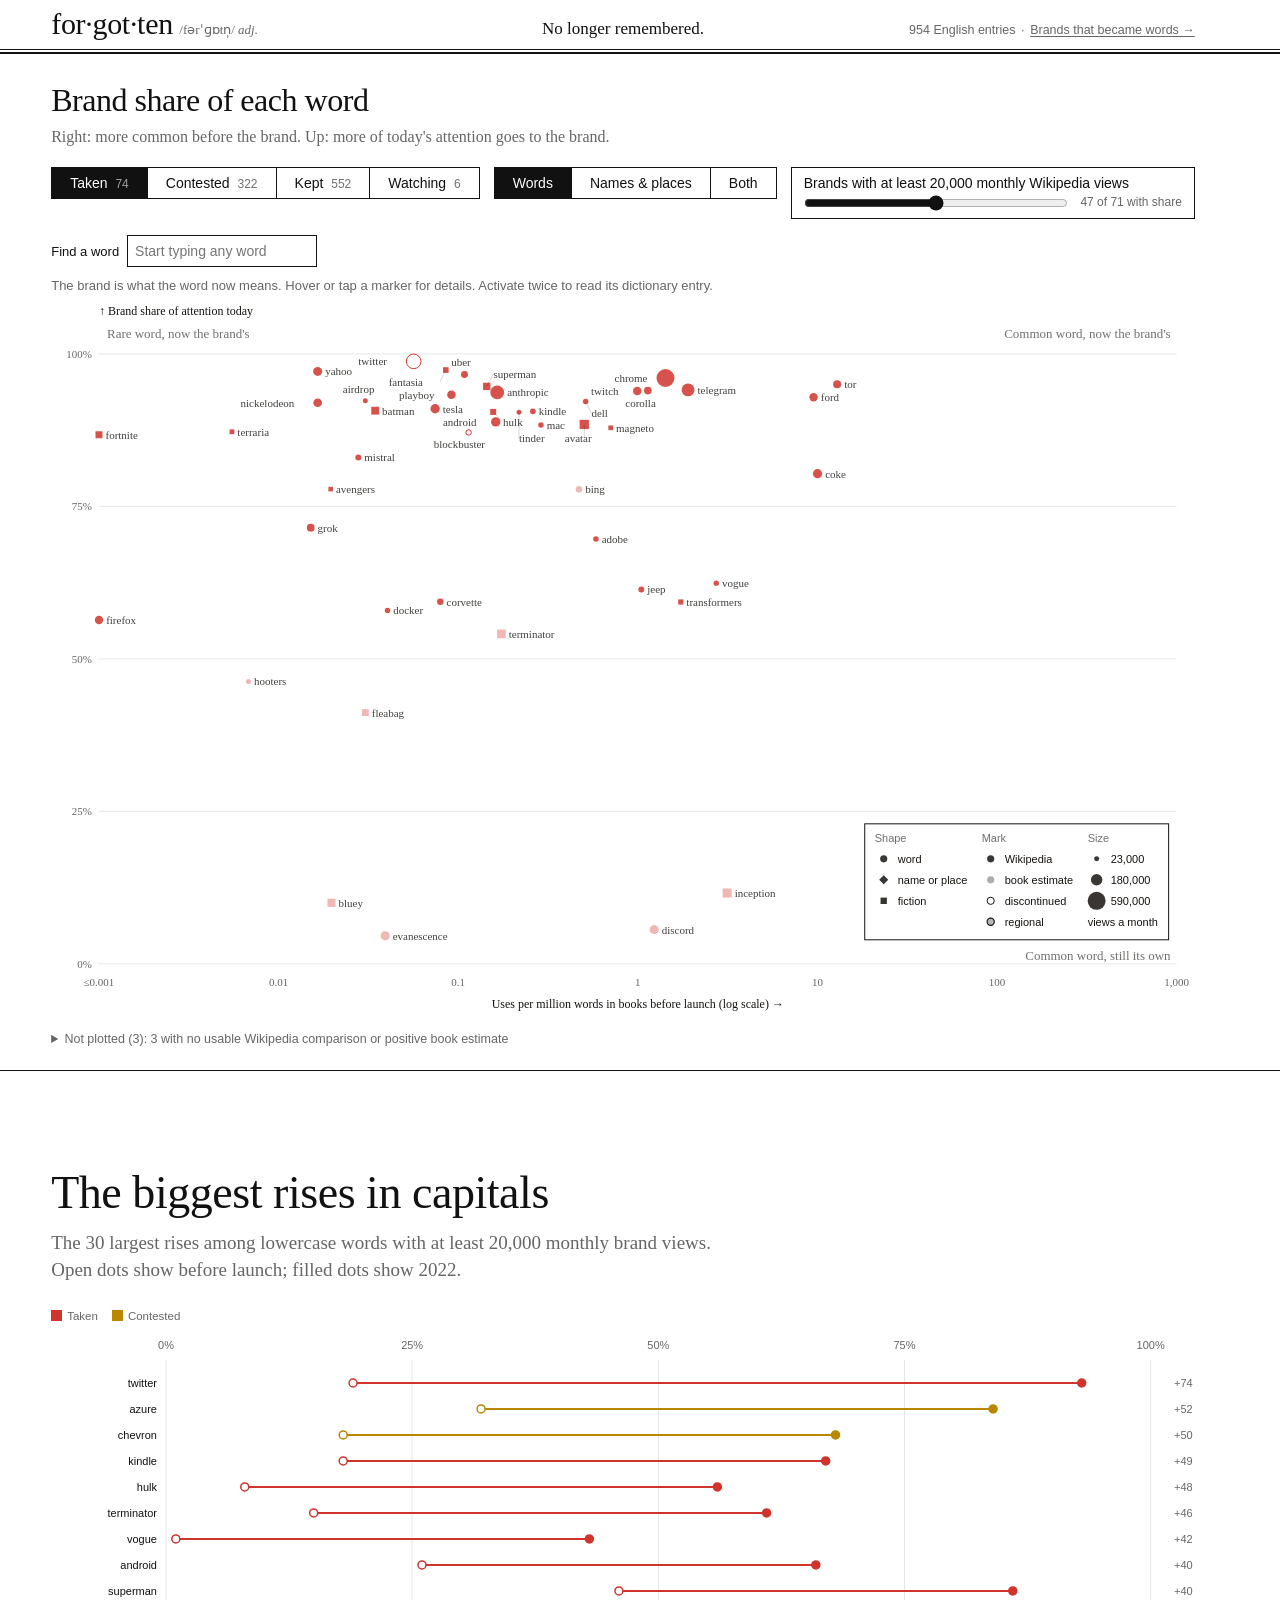
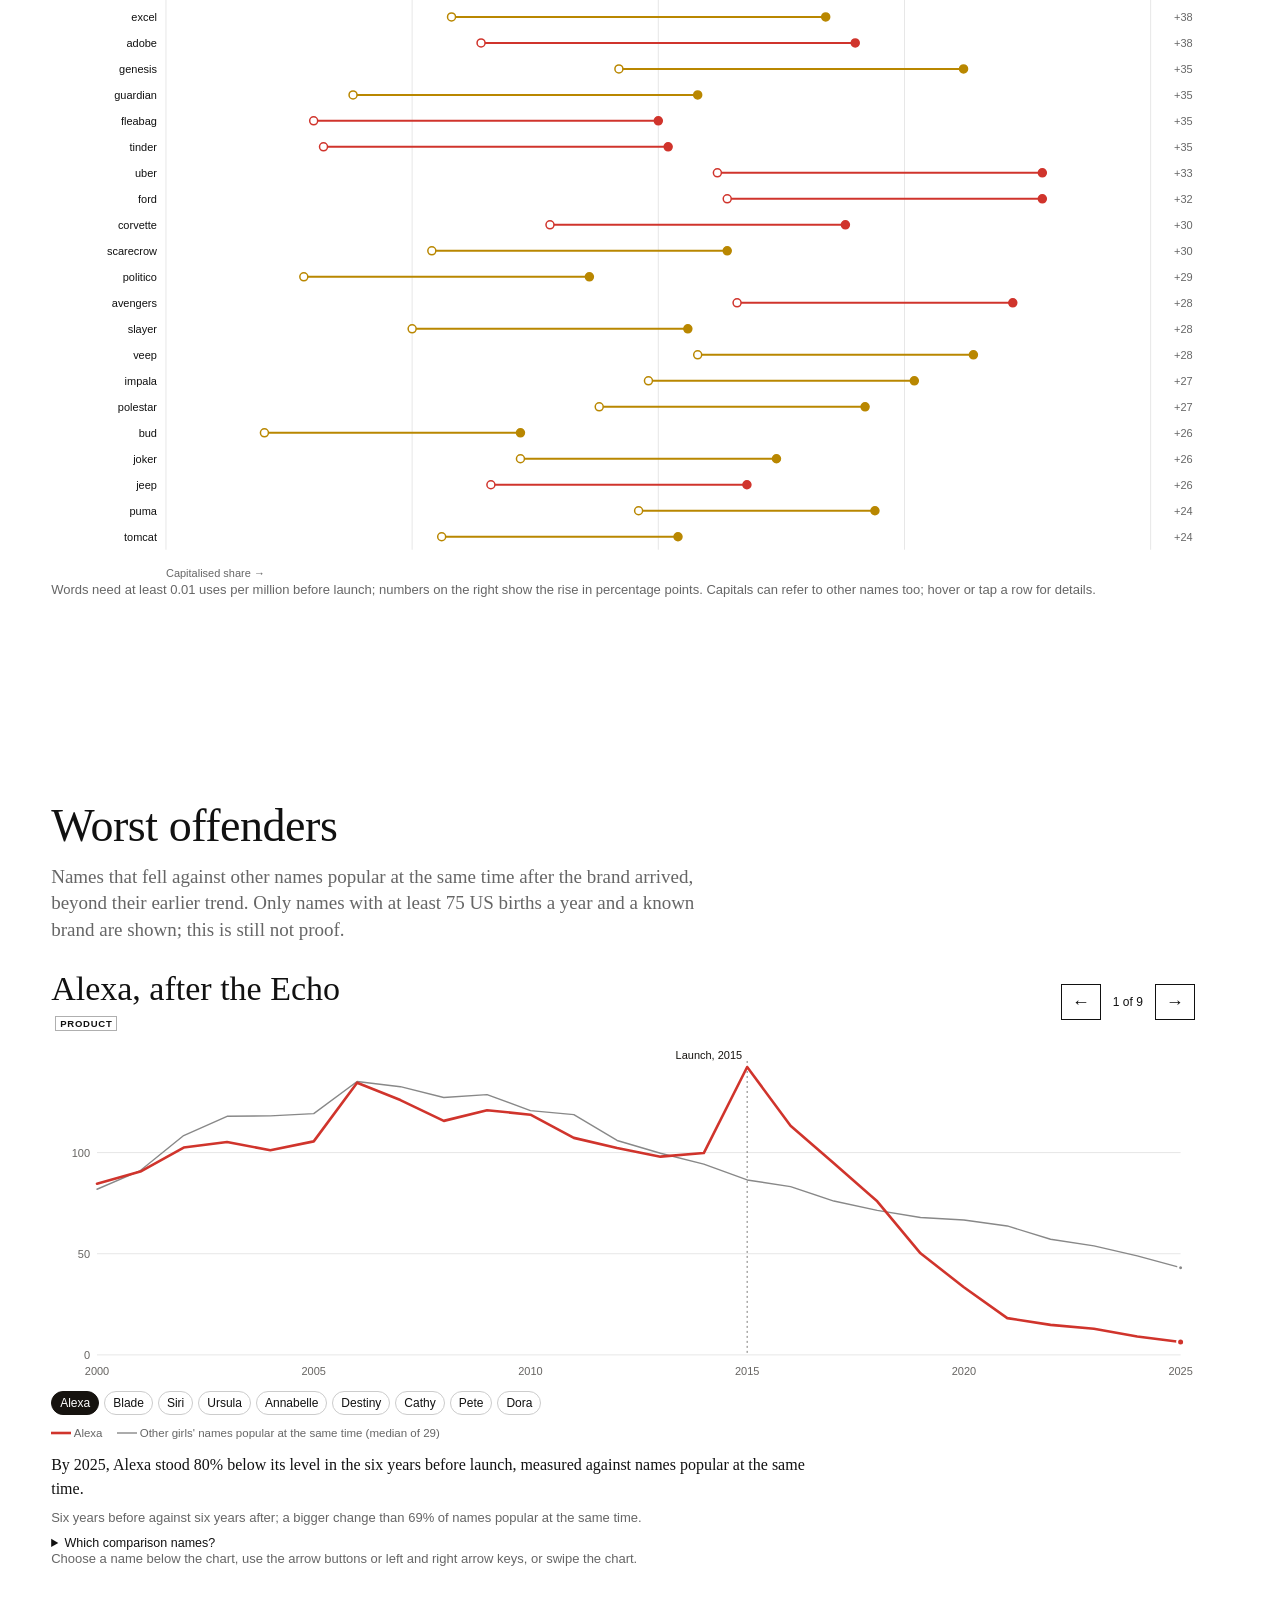
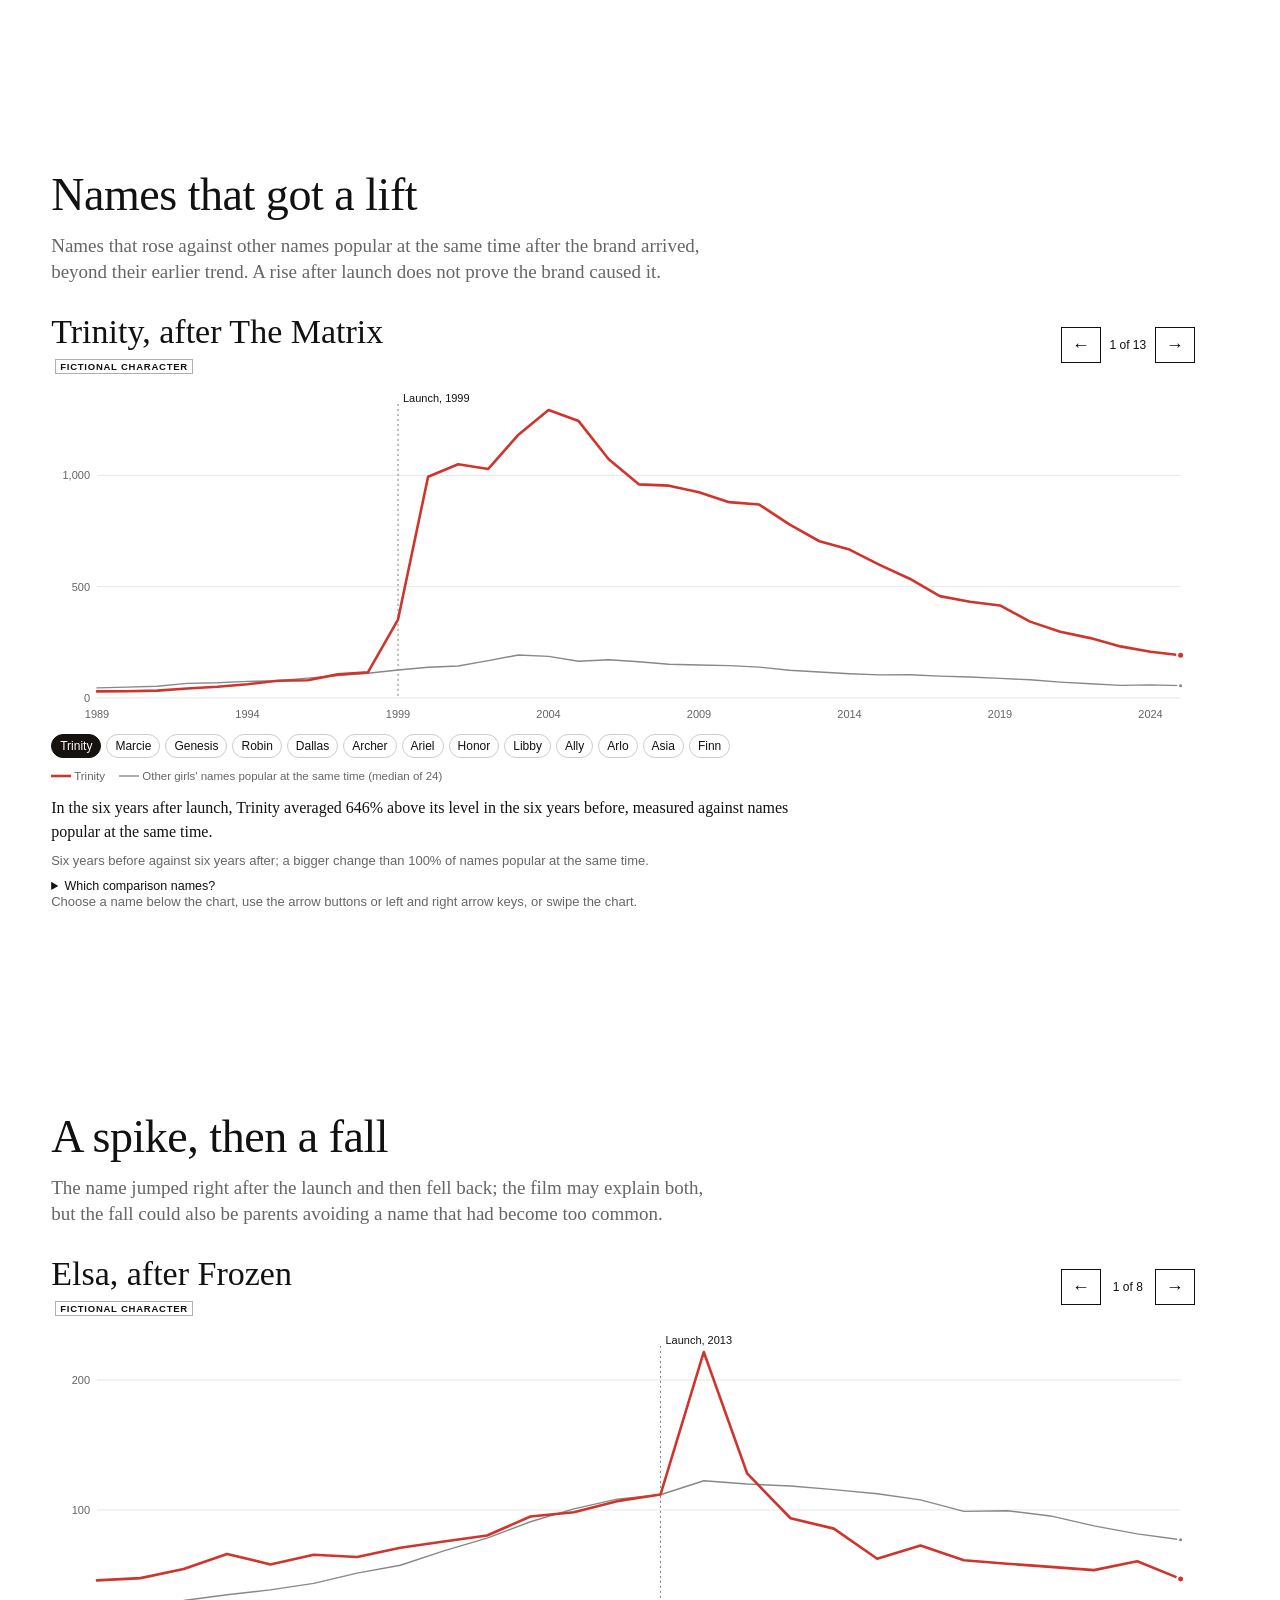
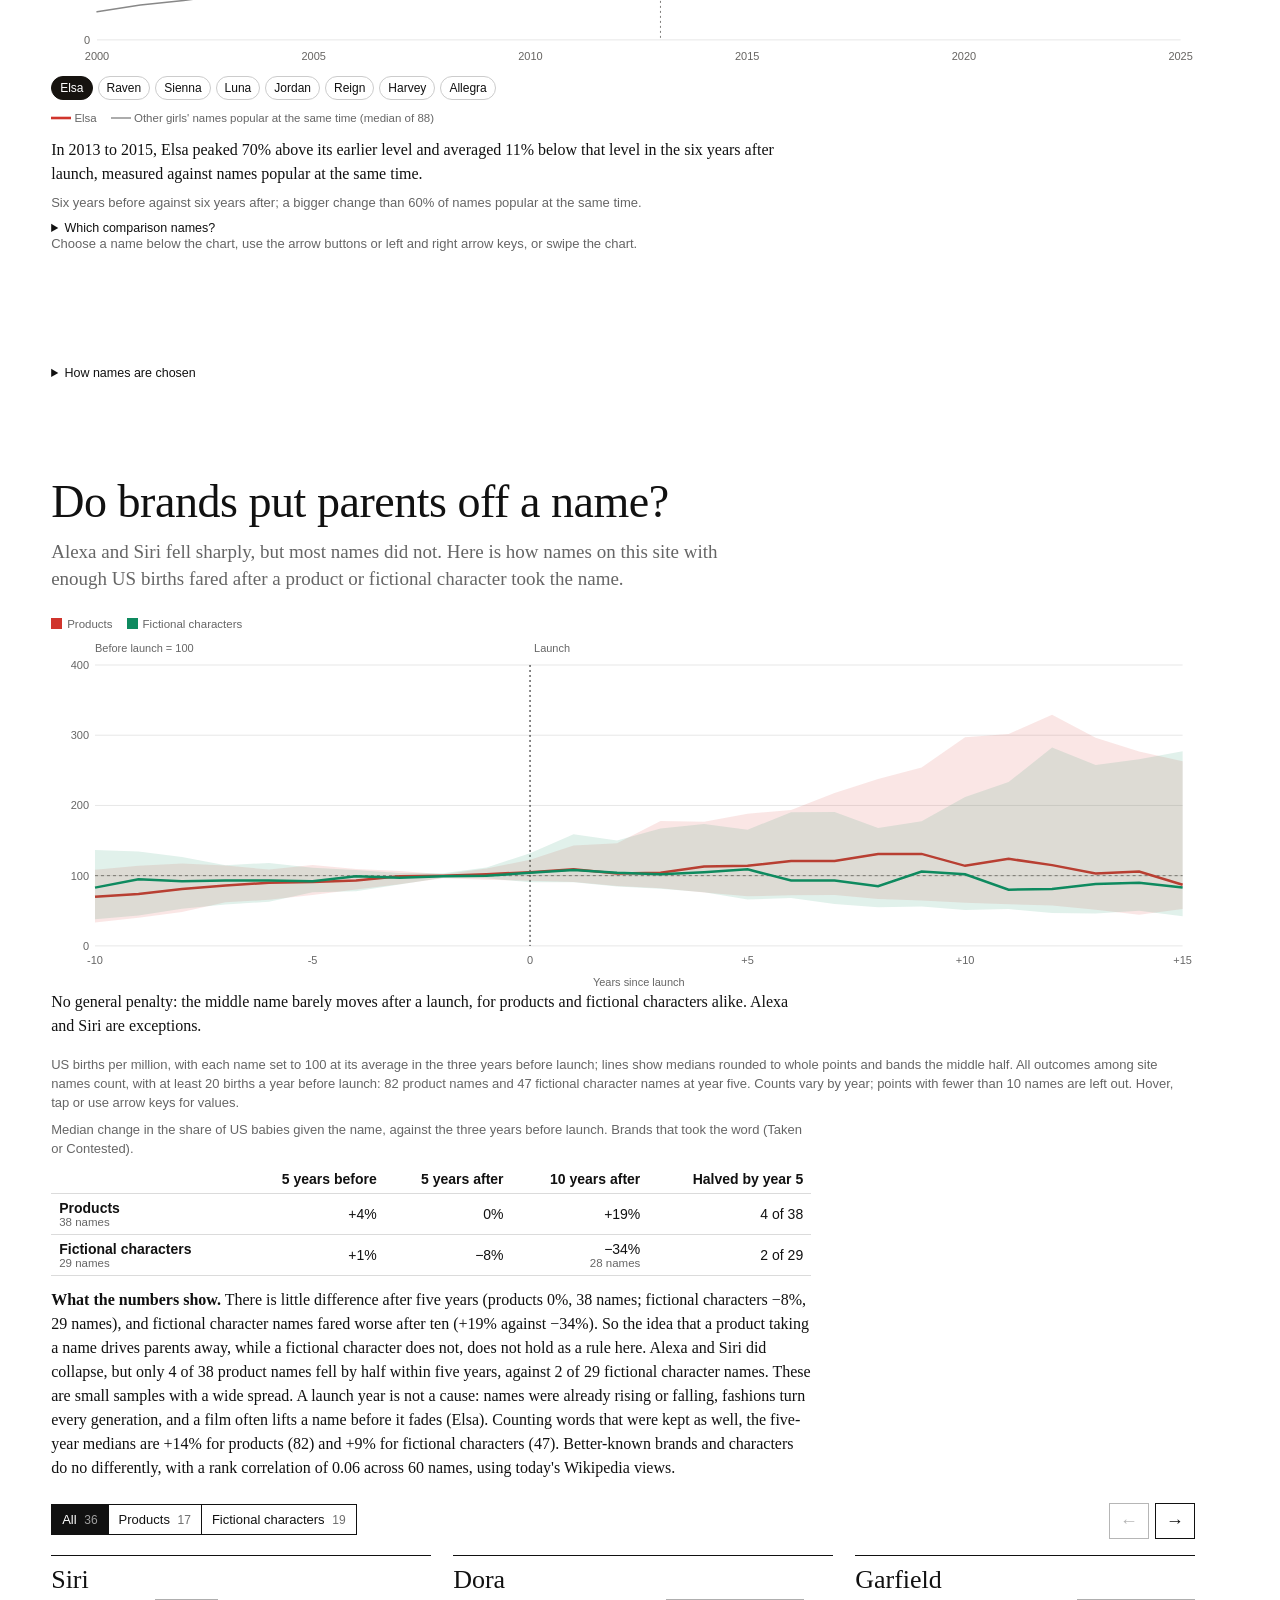
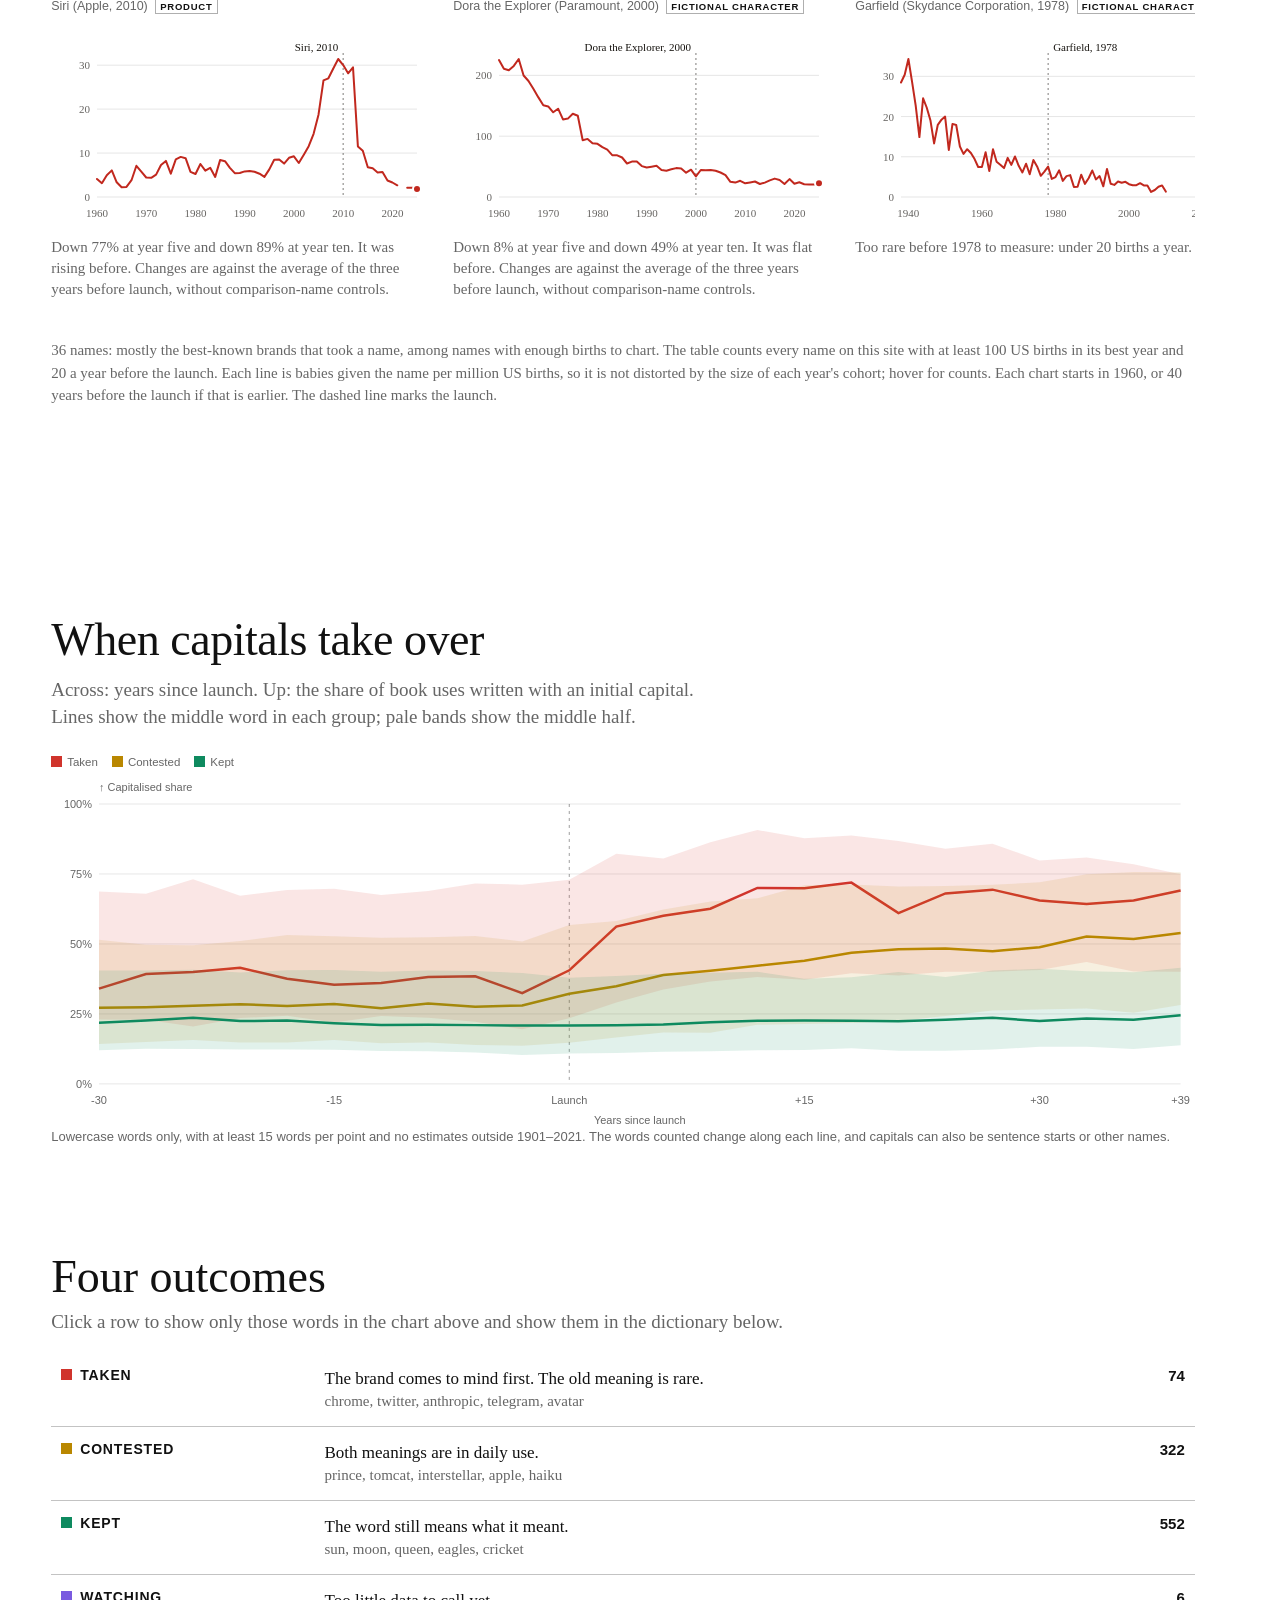
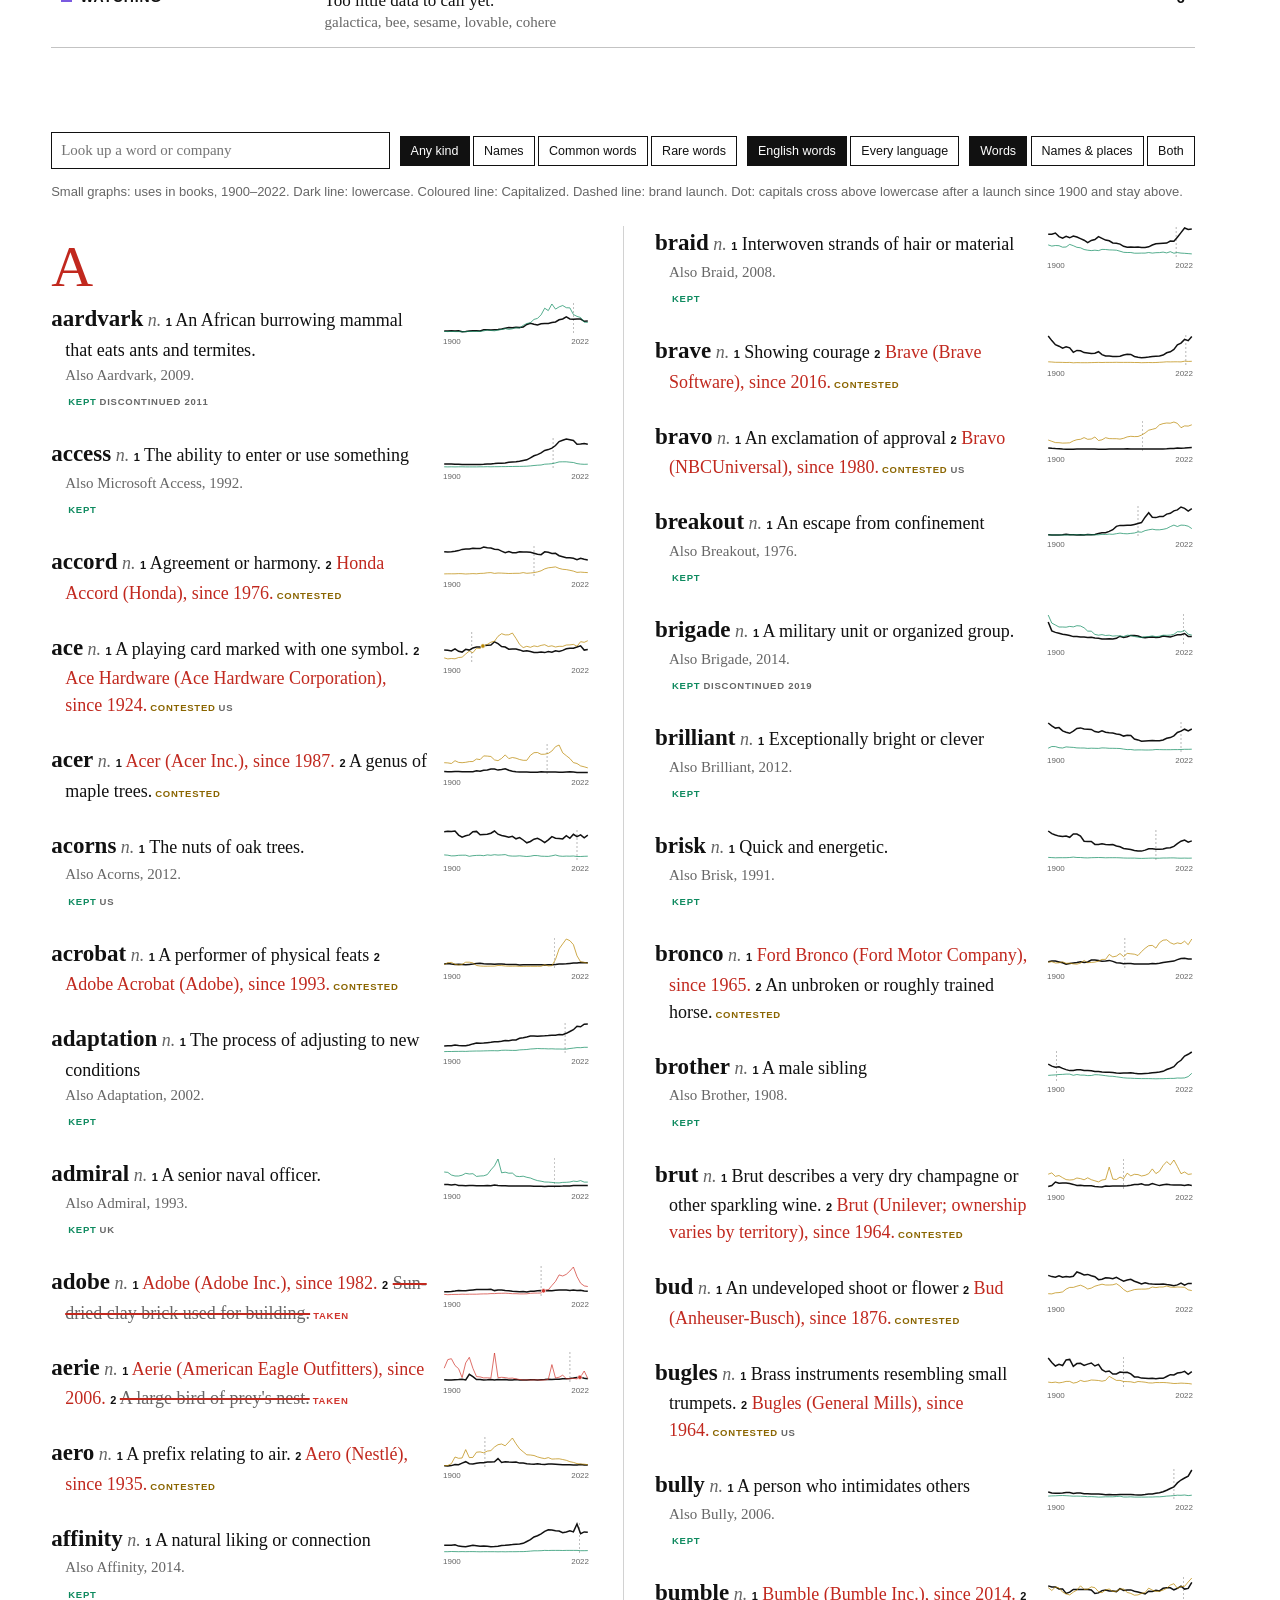
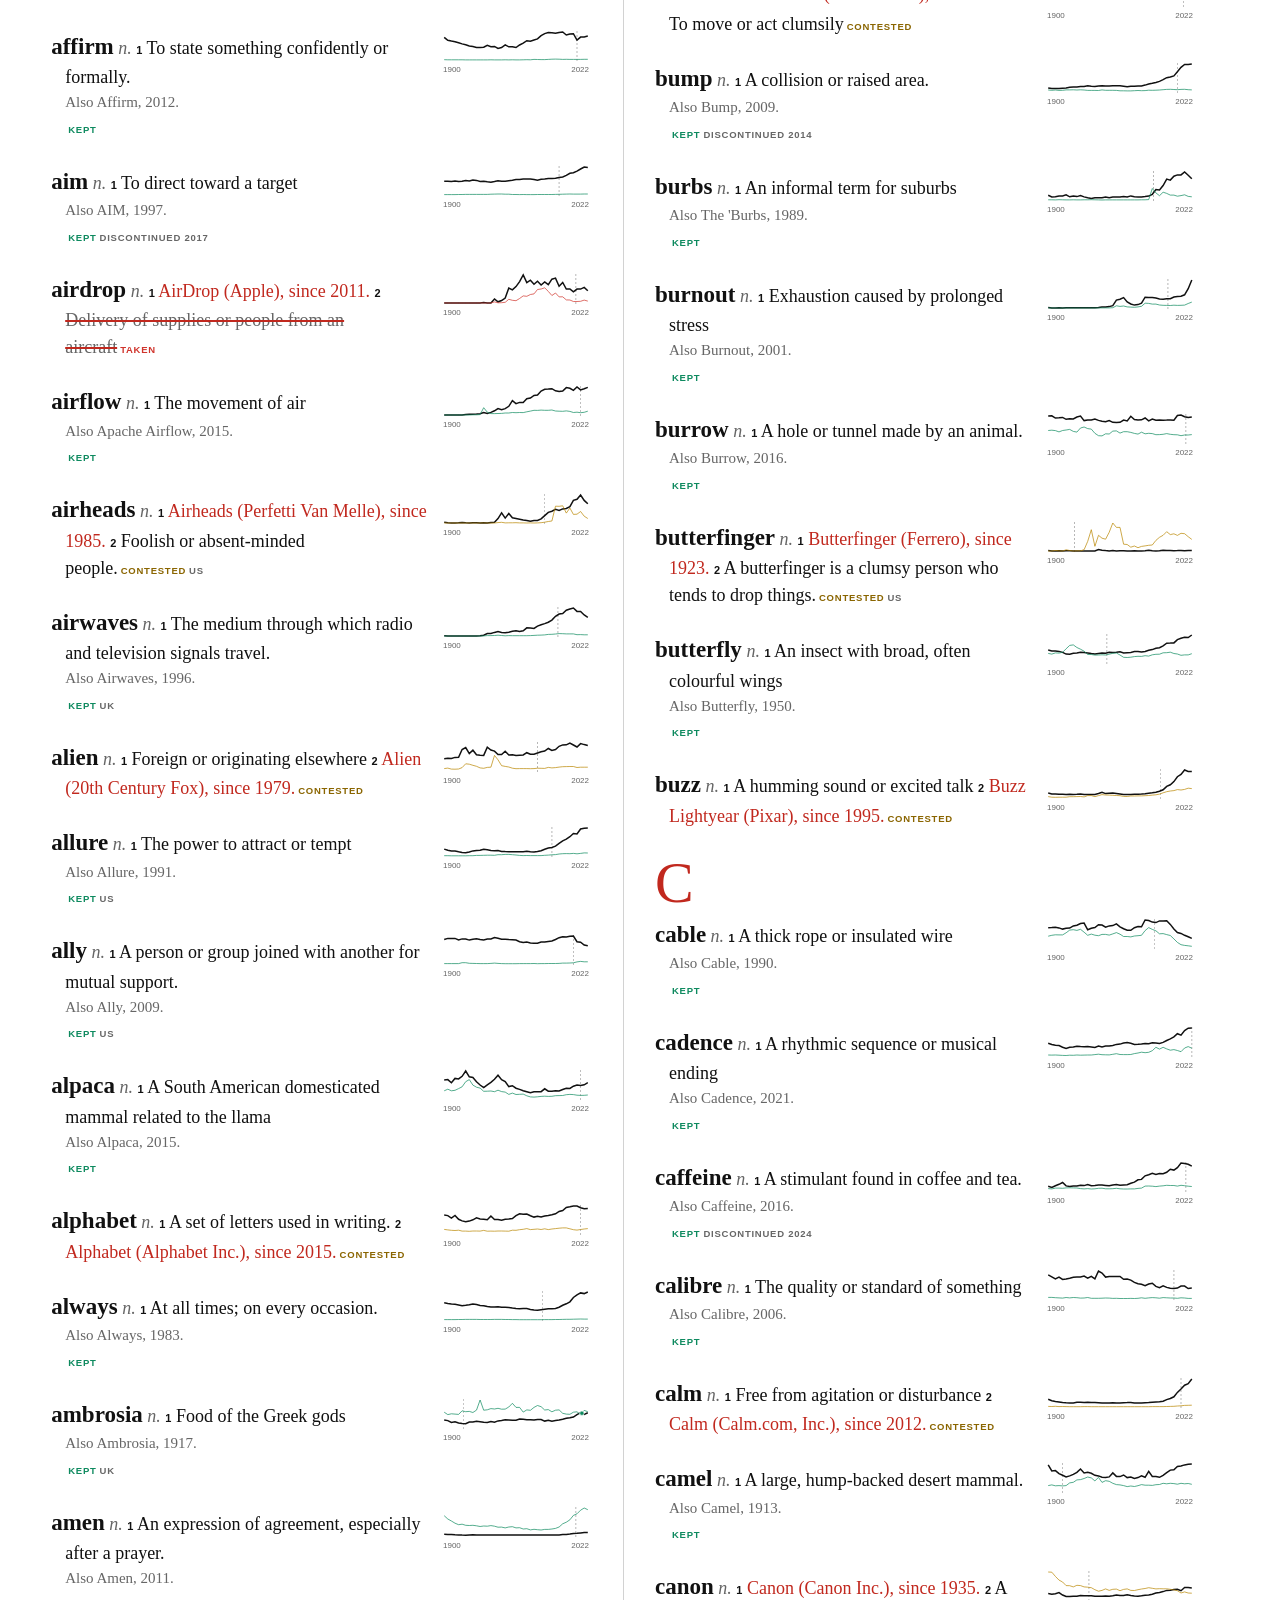
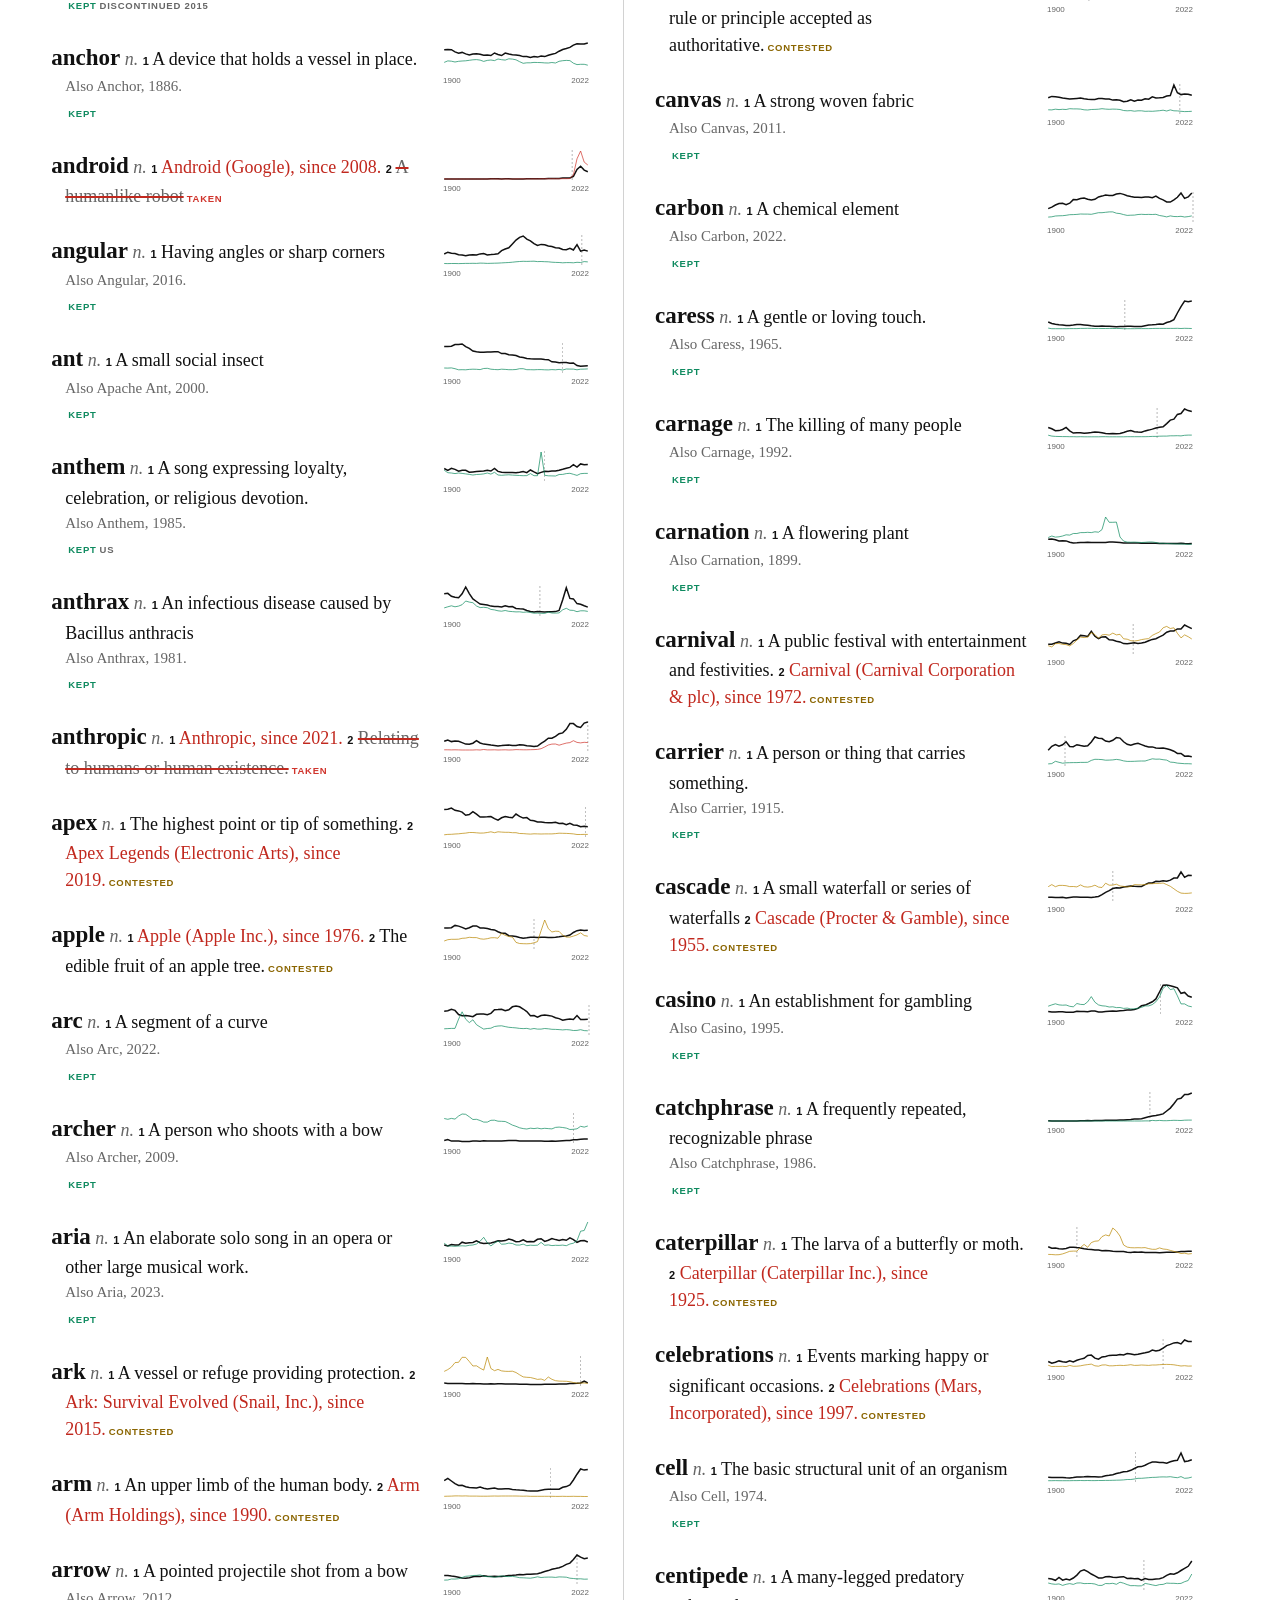
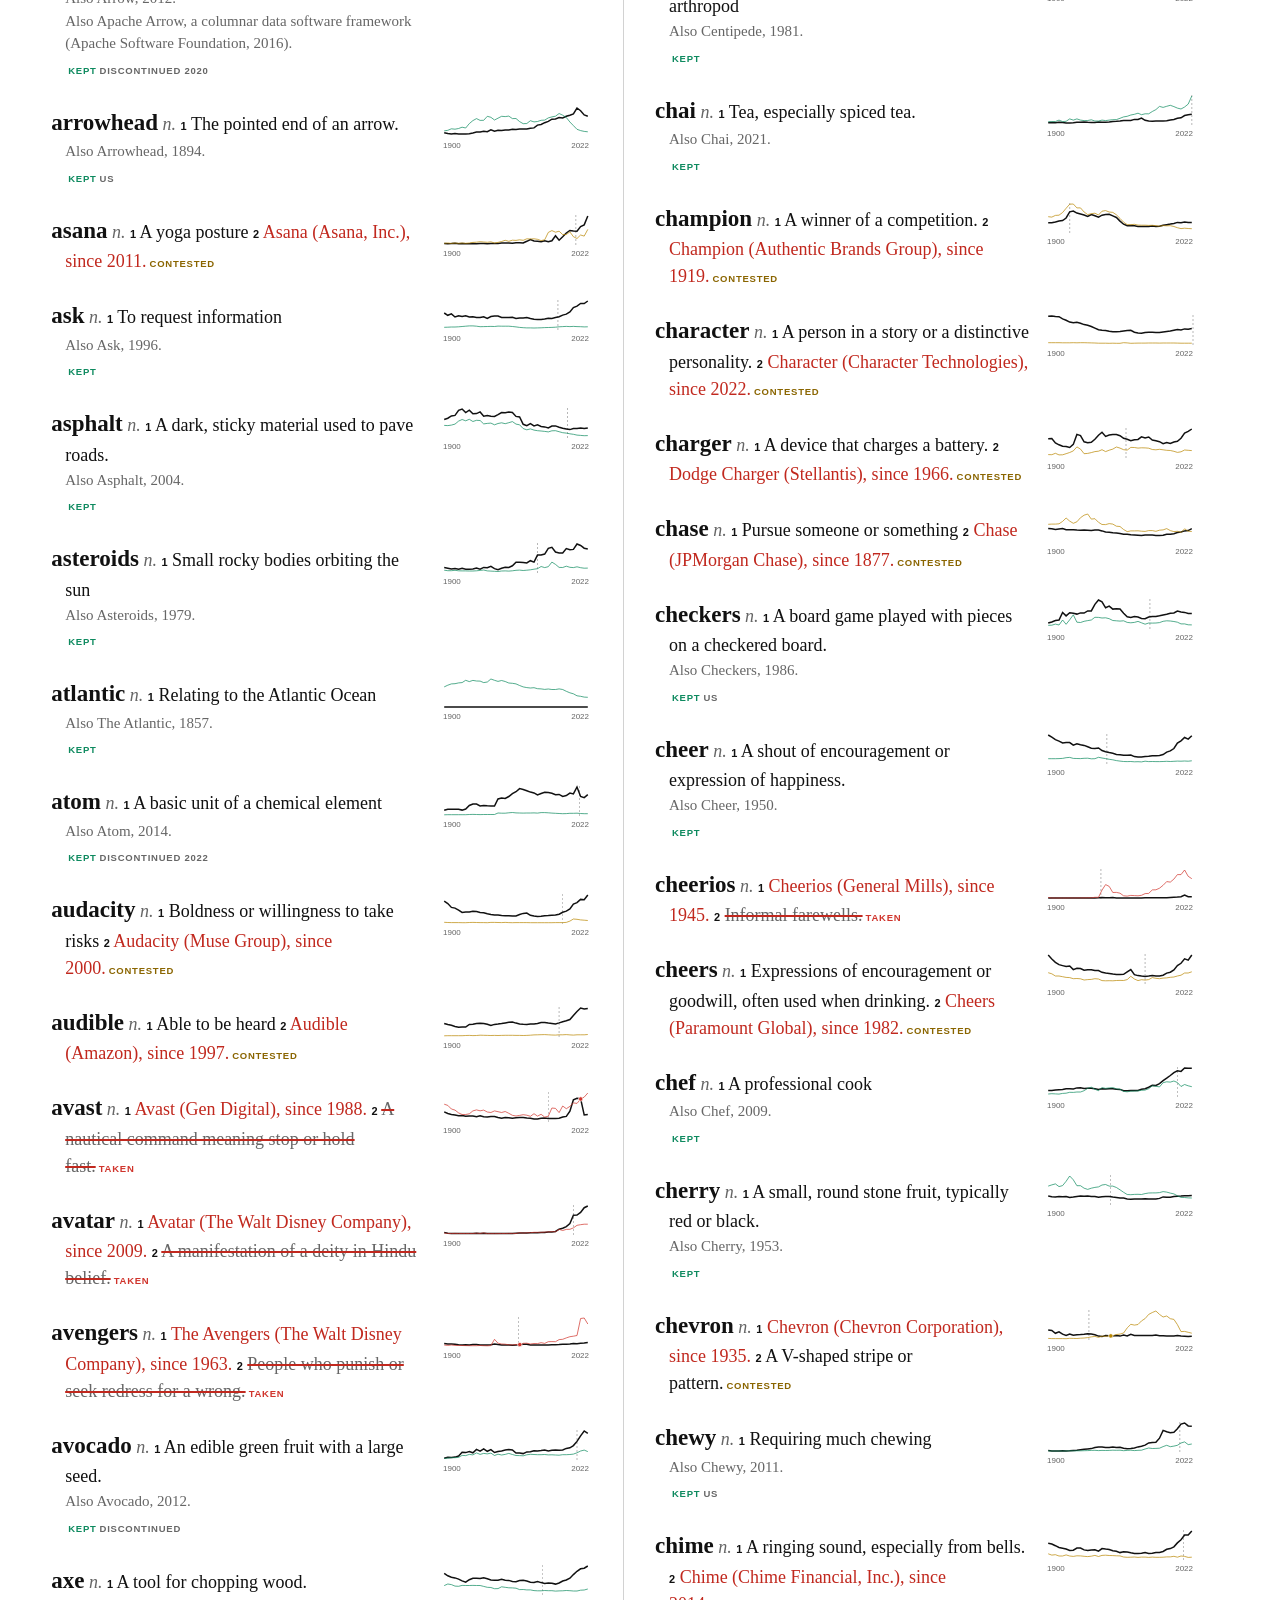
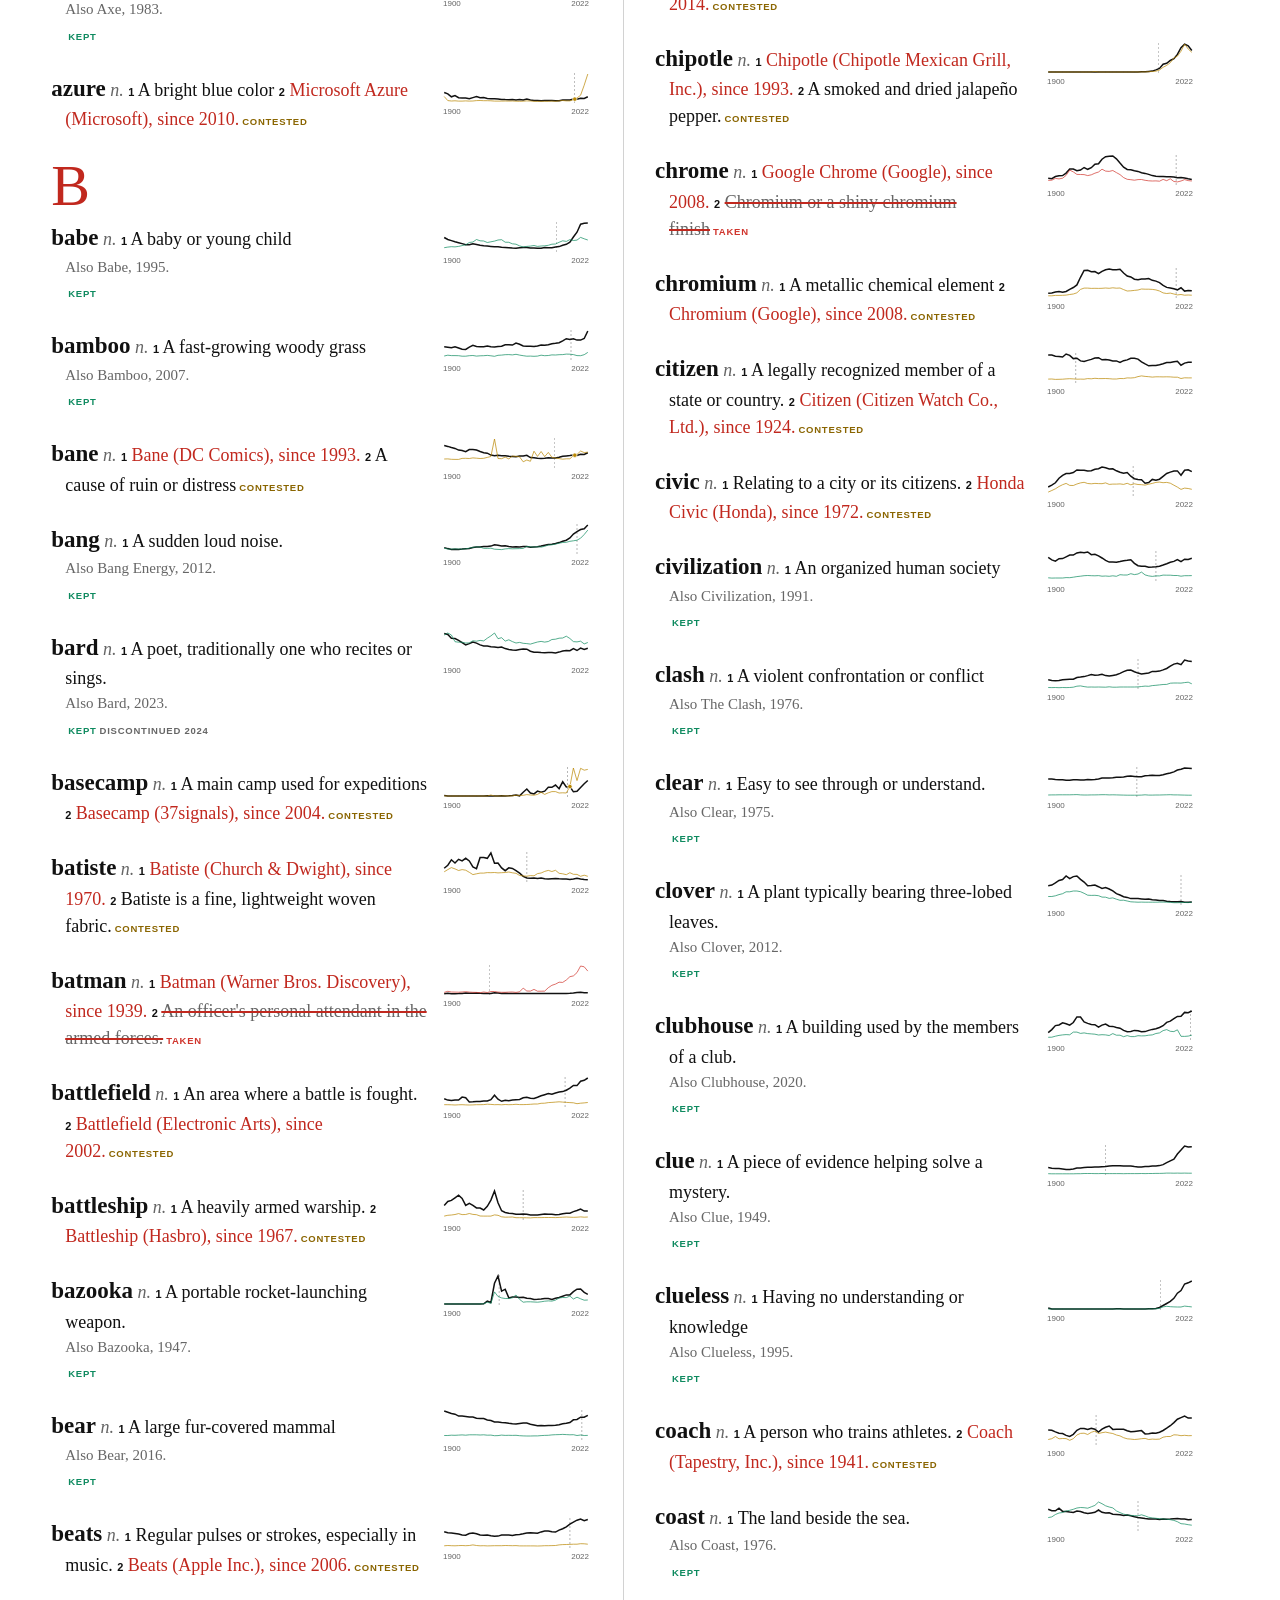
==== commit f6271fb3: "Name carousels: evidence checks (births floor, known brand, change not already under way); spike-the" ====
--- a/site/index.html
+++ b/site/index.html
@@ -33,8 +33,10 @@
 <div class="page">
 <section class="full scatter"><h2>Brand share of each word</h2><p class="cap">Right: more common before the brand. Up: more of today's attention goes to the brand.</p><div id="scat"></div></section>
 <section class="fig" id="dumbbells"><h2>The biggest rises in capitals</h2><p class="cap">The 30 largest rises among lowercase words with at least 20,000 monthly brand views. Open dots show before launch; filled dots show 2022.</p><div class="chart-legend"></div><div class="chart"></div><p class="note"></p></section>
-<section class="fig name-carousel" id="alexa" tabindex="0" role="region" aria-roledescription="carousel" aria-labelledby="worst-heading"><style>.name-carousel .carousel-bar{display:flex;align-items:center;justify-content:space-between;gap:12px;flex-wrap:wrap;margin:18px 0 8px}.name-carousel h3{font:400 clamp(25px,3vw,34px)/1.15 var(--serif);margin:0}.name-carousel .nnav{align-items:center}.carousel-position{font:12px var(--sans);min-width:42px;text-align:center}.carousel-legend{margin:10px 0 14px}.carousel-legend span{max-width:100%}.carousel-legend svg{vertical-align:-2px}.name-carousel .carousel-finding{margin-bottom:8px}.name-carousel .carousel-chart{min-width:0}</style><h2 id="worst-heading">Worst offenders</h2><p class="cap">Names that fell after the launch, and fell further than other names popular at the same time. Alexa comes first.</p><div class="carousel-bar"><div><h3 class="carousel-title"></h3><span class="carousel-type ntype"></span></div><div class="nnav"><button class="carousel-prev" aria-label="Previous name">←</button><span class="carousel-position" aria-live="polite" aria-atomic="true"></span><button class="carousel-next" aria-label="Next name">→</button></div></div><div class="carousel-chart chart"></div><div class="carousel-legend legend"></div><p class="carousel-finding nread"></p><p class="carousel-five note"></p><p class="carousel-flags note"></p><details><summary>Which comparison names?</summary><p class="comparison-names"></p><p>The sex with more recorded births is used, with at least 20 births a year before launch. Comparison names have the same sex, peaked within three years and at half to twice the peak count. Names sharing the first four letters are excluded. Each name is set to 100 at its average in the three years before launch; the comparison median is set to the same average. At least 10 comparison names are needed. US births per million use all published births, both sexes. Counts below five are not published: gaps stay empty on the name line and count as zero in the comparison median. These charts do not show that a launch caused a change.</p></details><p class="note">Use the buttons, left and right arrow keys, or swipe the chart to change names.</p></section>
-<section class="fig name-carousel" id="name-lift" tabindex="0" role="region" aria-roledescription="carousel" aria-labelledby="lift-heading"><h2 id="lift-heading">Names that got a lift</h2><p class="cap">Eight names that grew most compared with names popular at the same time, five years after launch. Many were already rising before.</p><div class="carousel-bar"><div><h3 class="carousel-title"></h3><span class="carousel-type ntype"></span></div><div class="nnav"><button class="carousel-prev" aria-label="Previous name">←</button><span class="carousel-position" aria-live="polite" aria-atomic="true"></span><button class="carousel-next" aria-label="Next name">→</button></div></div><div class="carousel-chart chart"></div><div class="carousel-legend legend"></div><p class="carousel-finding nread"></p><p class="carousel-five note"></p><p class="carousel-flags note"></p><details><summary>Which comparison names?</summary><p class="comparison-names"></p><p>The sex with more recorded births is used, with at least 20 births a year before launch. Comparison names have the same sex, peaked within three years and at half to twice the peak count. Names sharing the first four letters are excluded. Each name is set to 100 at its average in the three years before launch; the comparison median is set to the same average. At least 10 comparison names are needed. US births per million use all published births, both sexes. Counts below five are not published: gaps stay empty on the name line and count as zero in the comparison median. These charts do not show that a launch caused a change.</p></details><p class="note">Use the buttons, left and right arrow keys, or swipe the chart to change names.</p></section>
+<section class="fig name-carousel" id="alexa" tabindex="0" role="region" aria-roledescription="carousel" aria-labelledby="worst-heading"><style>.name-carousel .carousel-bar{display:flex;align-items:center;justify-content:space-between;gap:12px;flex-wrap:wrap;margin:18px 0 8px}.name-carousel h3{font:400 clamp(25px,3vw,34px)/1.15 var(--serif);margin:0}.name-carousel .nnav{align-items:center}.carousel-position{font:12px var(--sans);min-width:42px;text-align:center}.carousel-legend{margin:10px 0 14px}.carousel-legend span{max-width:100%}.carousel-legend svg{vertical-align:-2px}.name-carousel .carousel-finding{margin-bottom:8px}.name-carousel .carousel-chart{min-width:0}.name-carousel[hidden],.name-carousel [hidden]{display:none}.name-carousel .carousel-title{overflow-wrap:anywhere}.name-carousel .carousel-names{display:flex;flex-wrap:wrap;gap:5px;margin:8px 0 12px}.carousel-names button{font:12px var(--sans);padding:4px 8px;border:1px solid #ccc;border-radius:14px;background:transparent;color:inherit;cursor:pointer}.carousel-names button[aria-pressed="true"]{background:var(--ink,#16130f);border-color:var(--ink,#16130f);color:var(--paper,#fff)}.carousel-names button:focus-visible{outline:2px solid var(--ink,#16130f);outline-offset:2px}.name-carousel .carousel-names[hidden]{display:none}</style><h2 id="worst-heading">Worst offenders</h2><p class="cap">Names that fell against other names popular at the same time after the brand arrived, beyond their earlier trend. Only names with at least 75 US births a year and a known brand are shown; this is still not proof.</p><div class="carousel-bar"><div><h3 class="carousel-title"></h3><span class="carousel-type ntype"></span></div><div class="nnav"><button class="carousel-prev" aria-label="Previous name">←</button><span class="carousel-position" aria-live="polite" aria-atomic="true"></span><button class="carousel-next" aria-label="Next name">→</button></div></div><div class="carousel-chart chart"></div><div class="carousel-names" role="group" aria-label="Jump to a name"></div><div class="carousel-legend legend"></div><p class="carousel-finding nread"></p><p class="carousel-five note"></p><details><summary>Which comparison names?</summary><p class="comparison-names"></p></details><p class="note">Choose a name below the chart, use the arrow buttons or left and right arrow keys, or swipe the chart.</p></section>
+<section class="fig name-carousel" id="name-lift" tabindex="0" role="region" aria-roledescription="carousel" aria-labelledby="lift-heading"><h2 id="lift-heading">Names that got a lift</h2><p class="cap">Names that rose against other names popular at the same time after the brand arrived, beyond their earlier trend. A rise after launch does not prove the brand caused it.</p><div class="carousel-bar"><div><h3 class="carousel-title"></h3><span class="carousel-type ntype"></span></div><div class="nnav"><button class="carousel-prev" aria-label="Previous name">←</button><span class="carousel-position" aria-live="polite" aria-atomic="true"></span><button class="carousel-next" aria-label="Next name">→</button></div></div><div class="carousel-chart chart"></div><div class="carousel-names" role="group" aria-label="Jump to a name"></div><div class="carousel-legend legend"></div><p class="carousel-finding nread"></p><p class="carousel-five note"></p><details><summary>Which comparison names?</summary><p class="comparison-names"></p></details><p class="note">Choose a name below the chart, use the arrow buttons or left and right arrow keys, or swipe the chart.</p></section>
+<section class="fig name-carousel" id="name-spike" hidden tabindex="0" role="region" aria-roledescription="carousel" aria-labelledby="spike-heading"><h2 id="spike-heading">A spike, then a fall</h2><p class="cap">The name jumped right after the launch and then fell back; the film may explain both, but the fall could also be parents avoiding a name that had become too common.</p><div class="carousel-bar"><div><h3 class="carousel-title"></h3><span class="carousel-type ntype"></span></div><div class="nnav"><button class="carousel-prev" aria-label="Previous name">←</button><span class="carousel-position" aria-live="polite" aria-atomic="true"></span><button class="carousel-next" aria-label="Next name">→</button></div></div><div class="carousel-chart chart"></div><div class="carousel-names" role="group" aria-label="Jump to a name"></div><div class="carousel-legend legend"></div><p class="carousel-finding nread"></p><p class="carousel-five note"></p><details><summary>Which comparison names?</summary><p class="comparison-names"></p></details><p class="note">Choose a name below the chart, use the arrow buttons or left and right arrow keys, or swipe the chart.</p></section>
+<details id="name-selection"><summary>How names are chosen</summary><ul><li>At least 75 US births a year on average over both the three years and the six years before launch, 10 comparison names and 1,000 monthly Wikipedia views for the brand or character.</li><li>Comparison names have the same recorded sex, peaked within three years and had half to twice as many births at their peak. Names sharing the first four letters are left out.</li><li>Changes are measured against comparison names over six years before and six years after launch, leaving out the launch year. At least three years after launch and three years in the earlier six years are needed.</li><li>Worst offenders fell at least 20%, and at least 20% below what repeating their earlier pace of change would give. They also qualify with a fall of at least 40% by ten years after launch, or 2025 if sooner, if their earlier fall was no more than 20%.</li><li>Lifts rose at least 25%, and at least 25% above what repeating their earlier pace of change would give. They also qualify with a rise of at least 67% by ten years after launch, or 2025 if sooner, if their earlier rise was no more than 25%.</li><li>The ten-year checks use the average of the last three years. Earlier change compares the six years before launch with the six years before those.</li><li>Spikes peaked at least 50% above their earlier level in the launch year or the next two years, and passed neither the worst nor the lift checks.</li><li>Each card compares its change over the years around launch with changes in comparison names. There is no cutoff for this percentage.</li></ul></details>
 <section class="fig names" id="names" aria-labelledby="nh"><style>#names .nseg{flex-wrap:wrap;max-width:100%}#names .nseg button{padding:7px 10px;font-size:13px}#names .nsum{overflow-x:auto}</style><h2 id="nh">Do brands put parents off a name?</h2><p class="cap">Alexa and Siri fell sharply, but most names did not. Here is how names on this site with enough US births fared after a product or fictional character took the name.</p>
 <div id="aggregate-legend"></div><div class="chart" id="aggregate"></div><p id="aggregate-finding" class="finding"></p><p id="aggregate-note" class="note"></p>
 <div class="nsum"></div><p class="nread"></p>
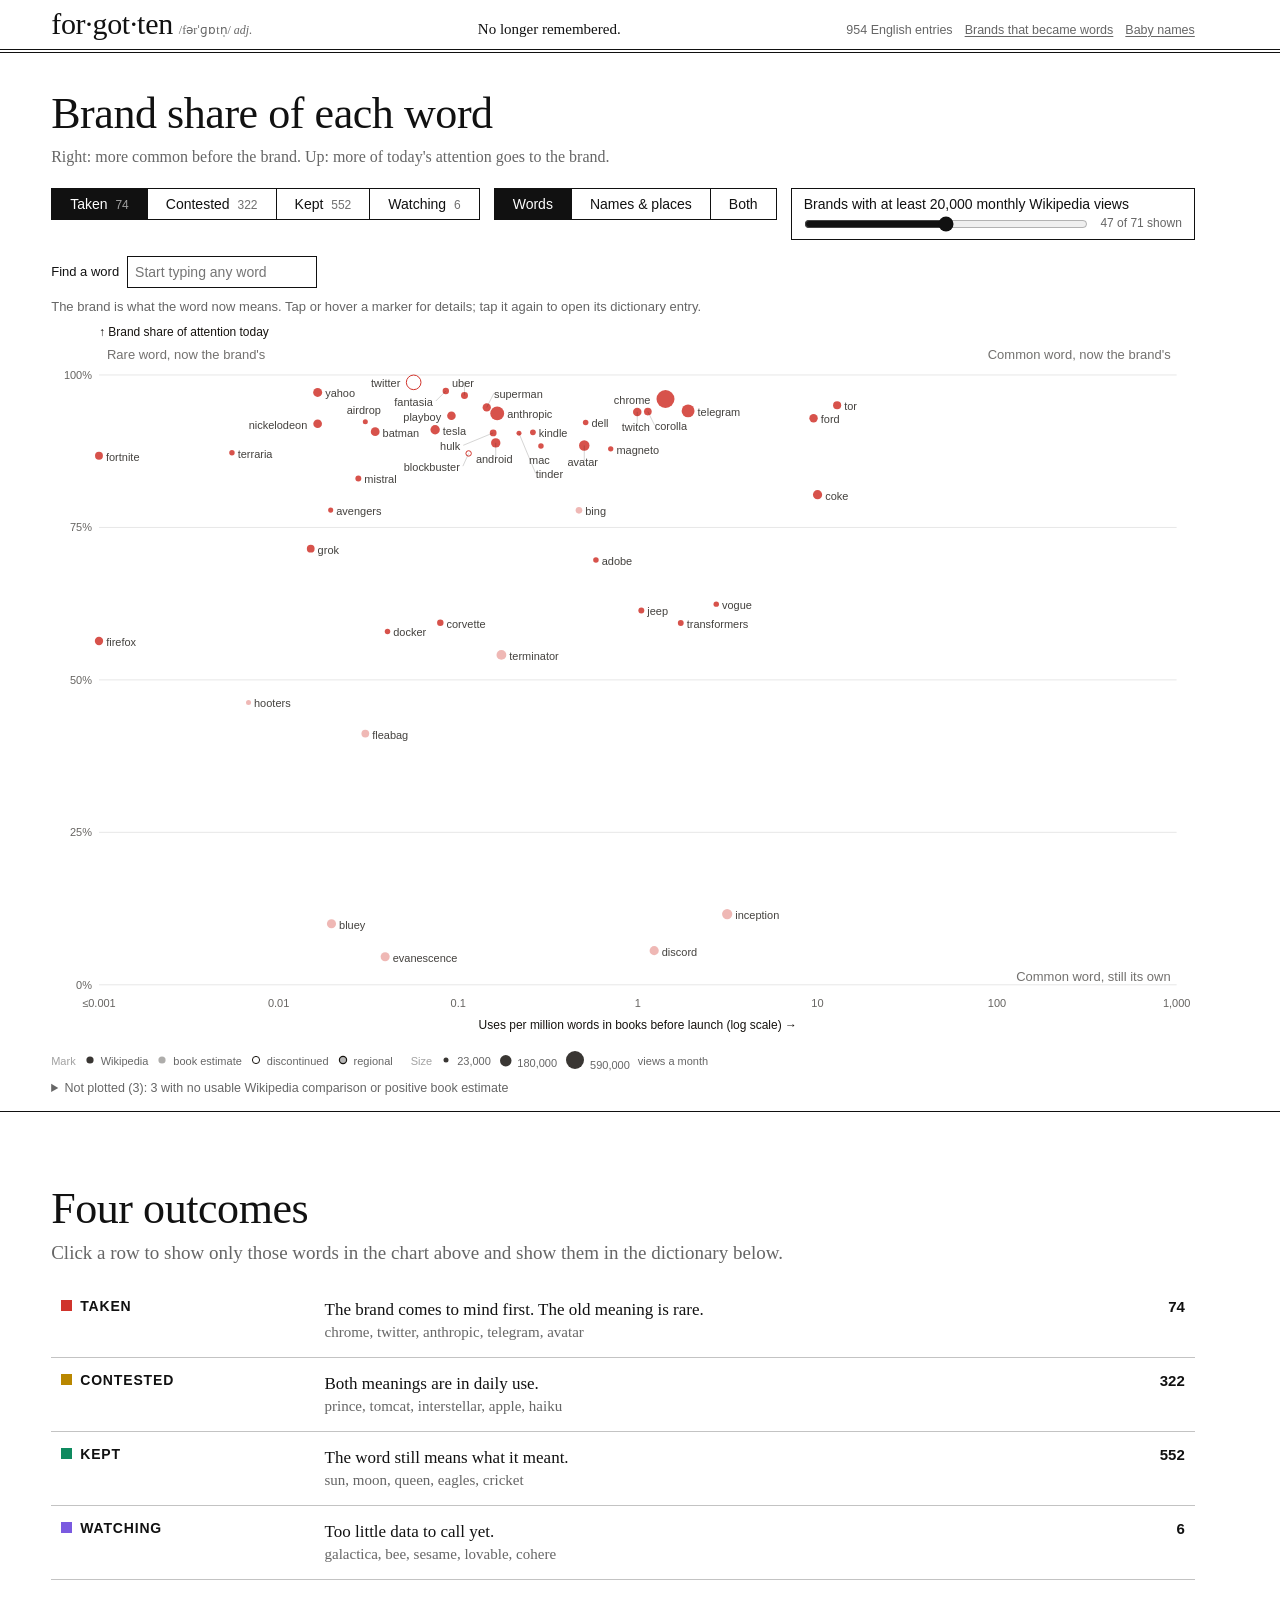
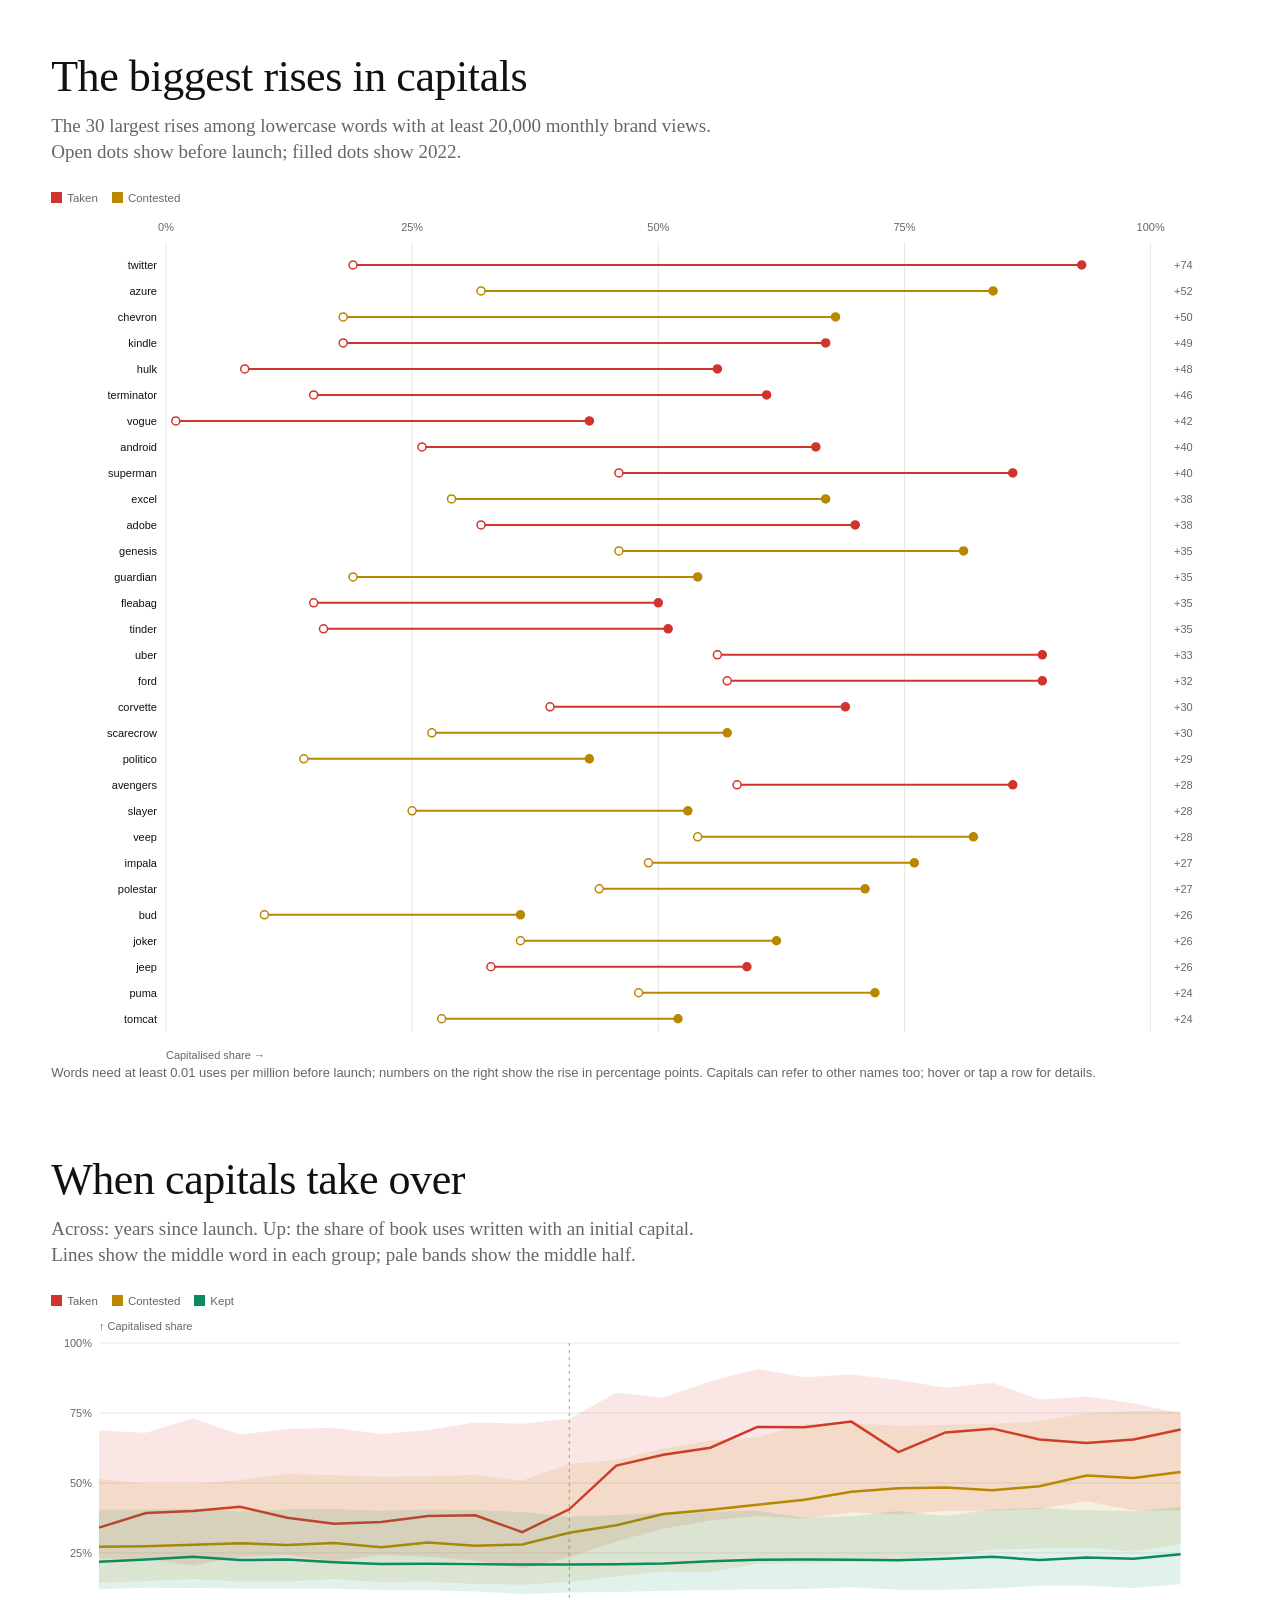
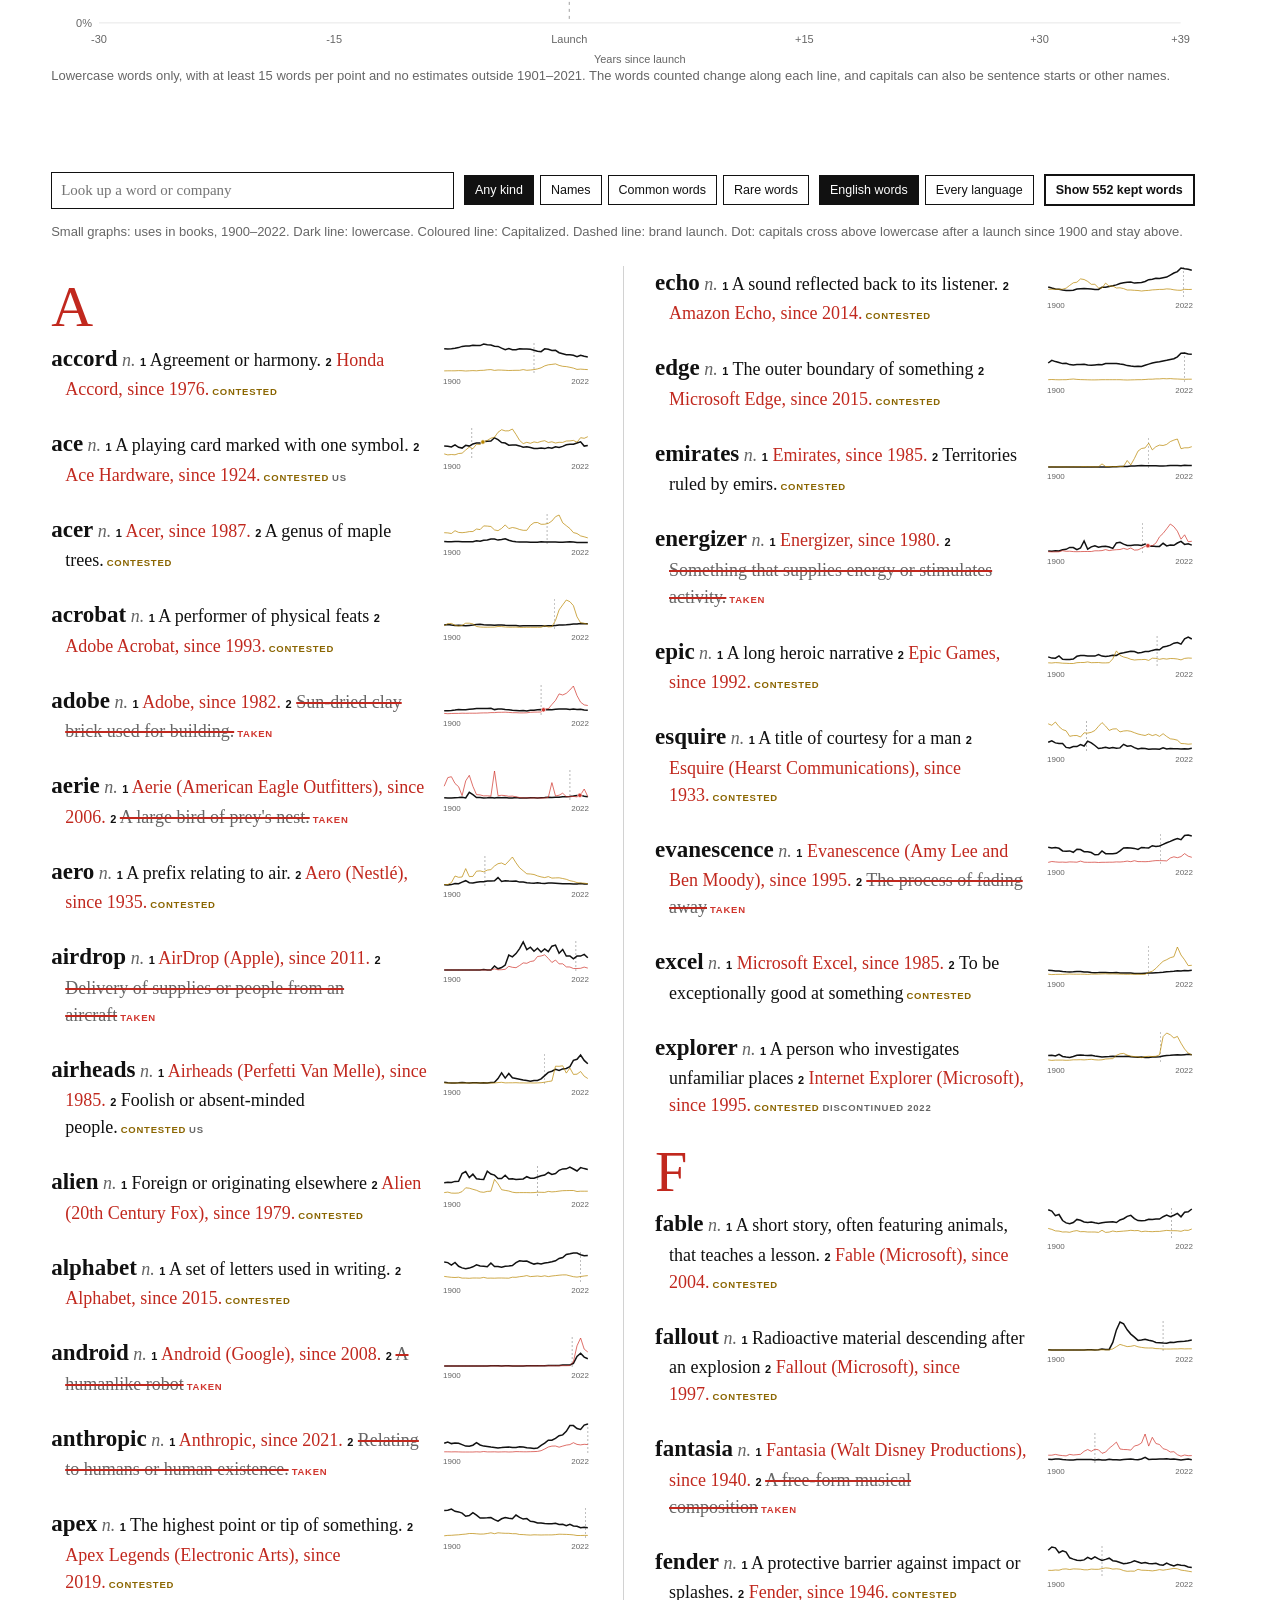
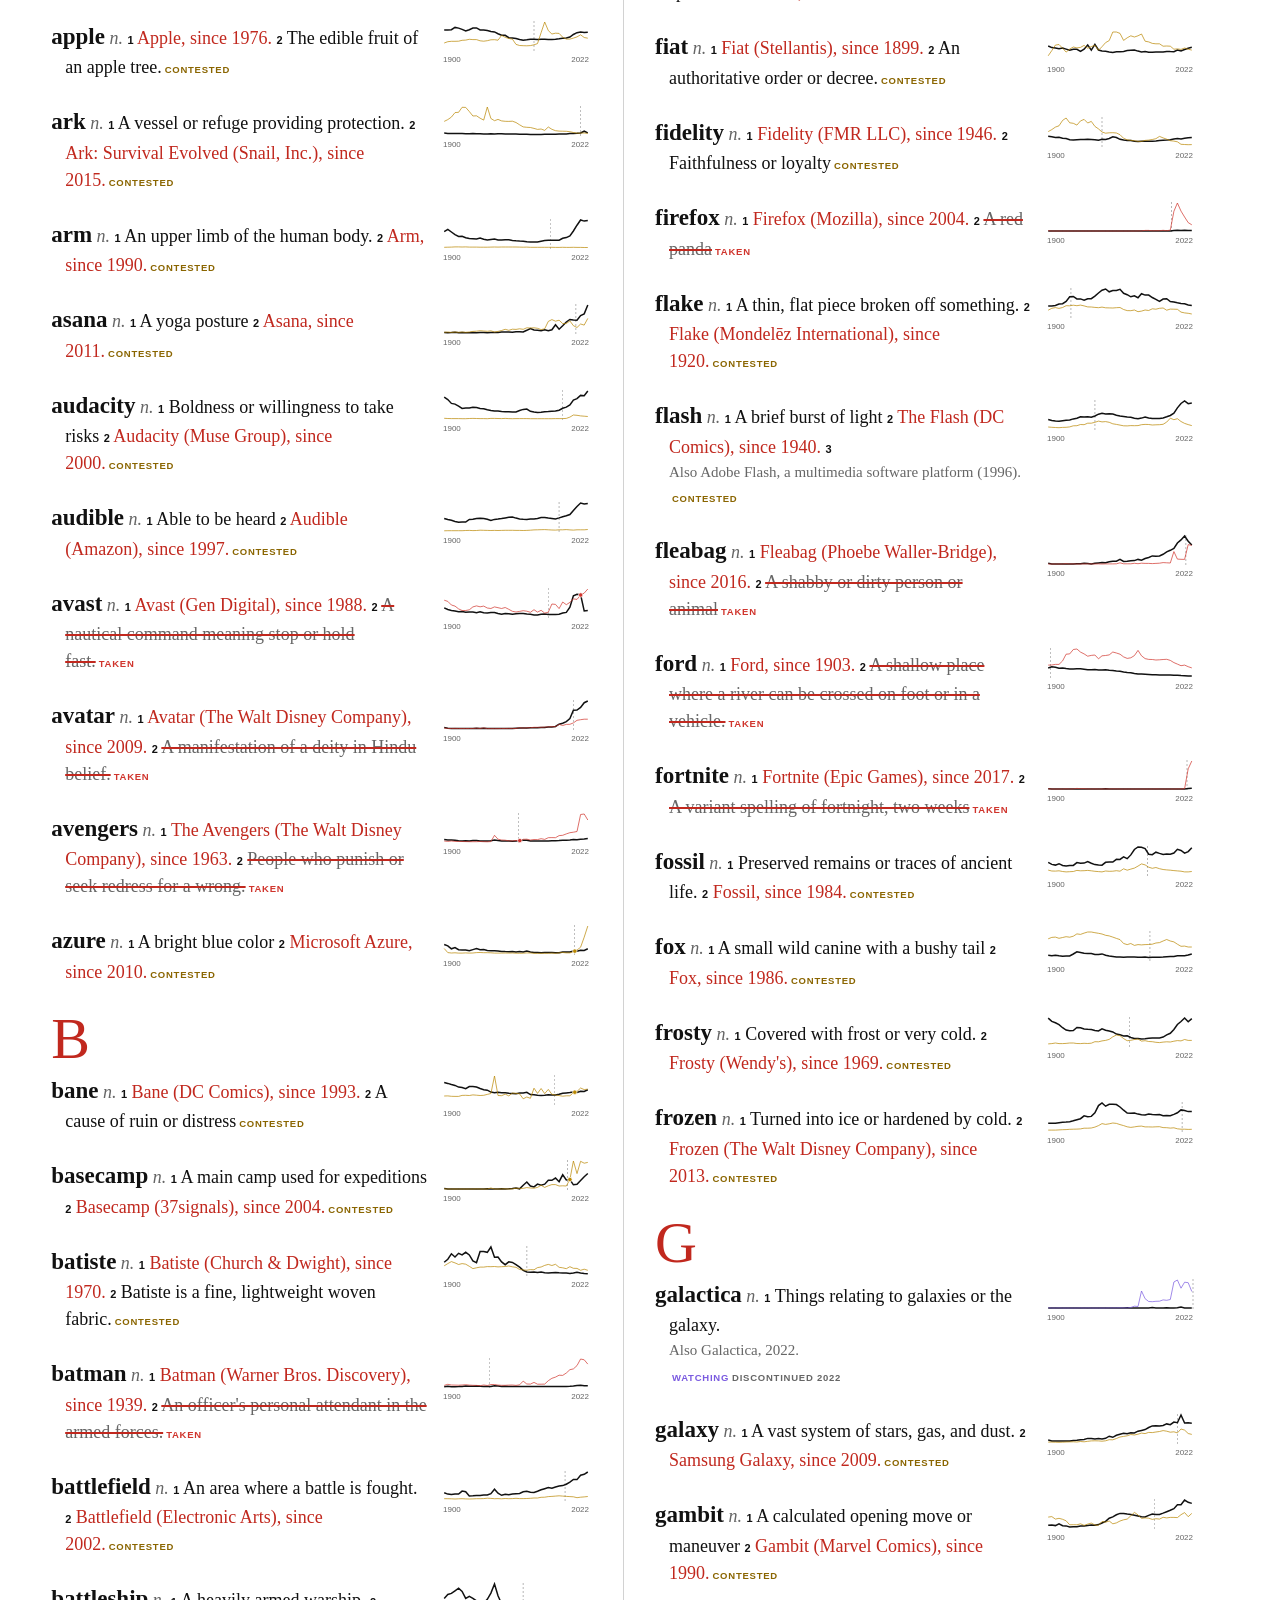
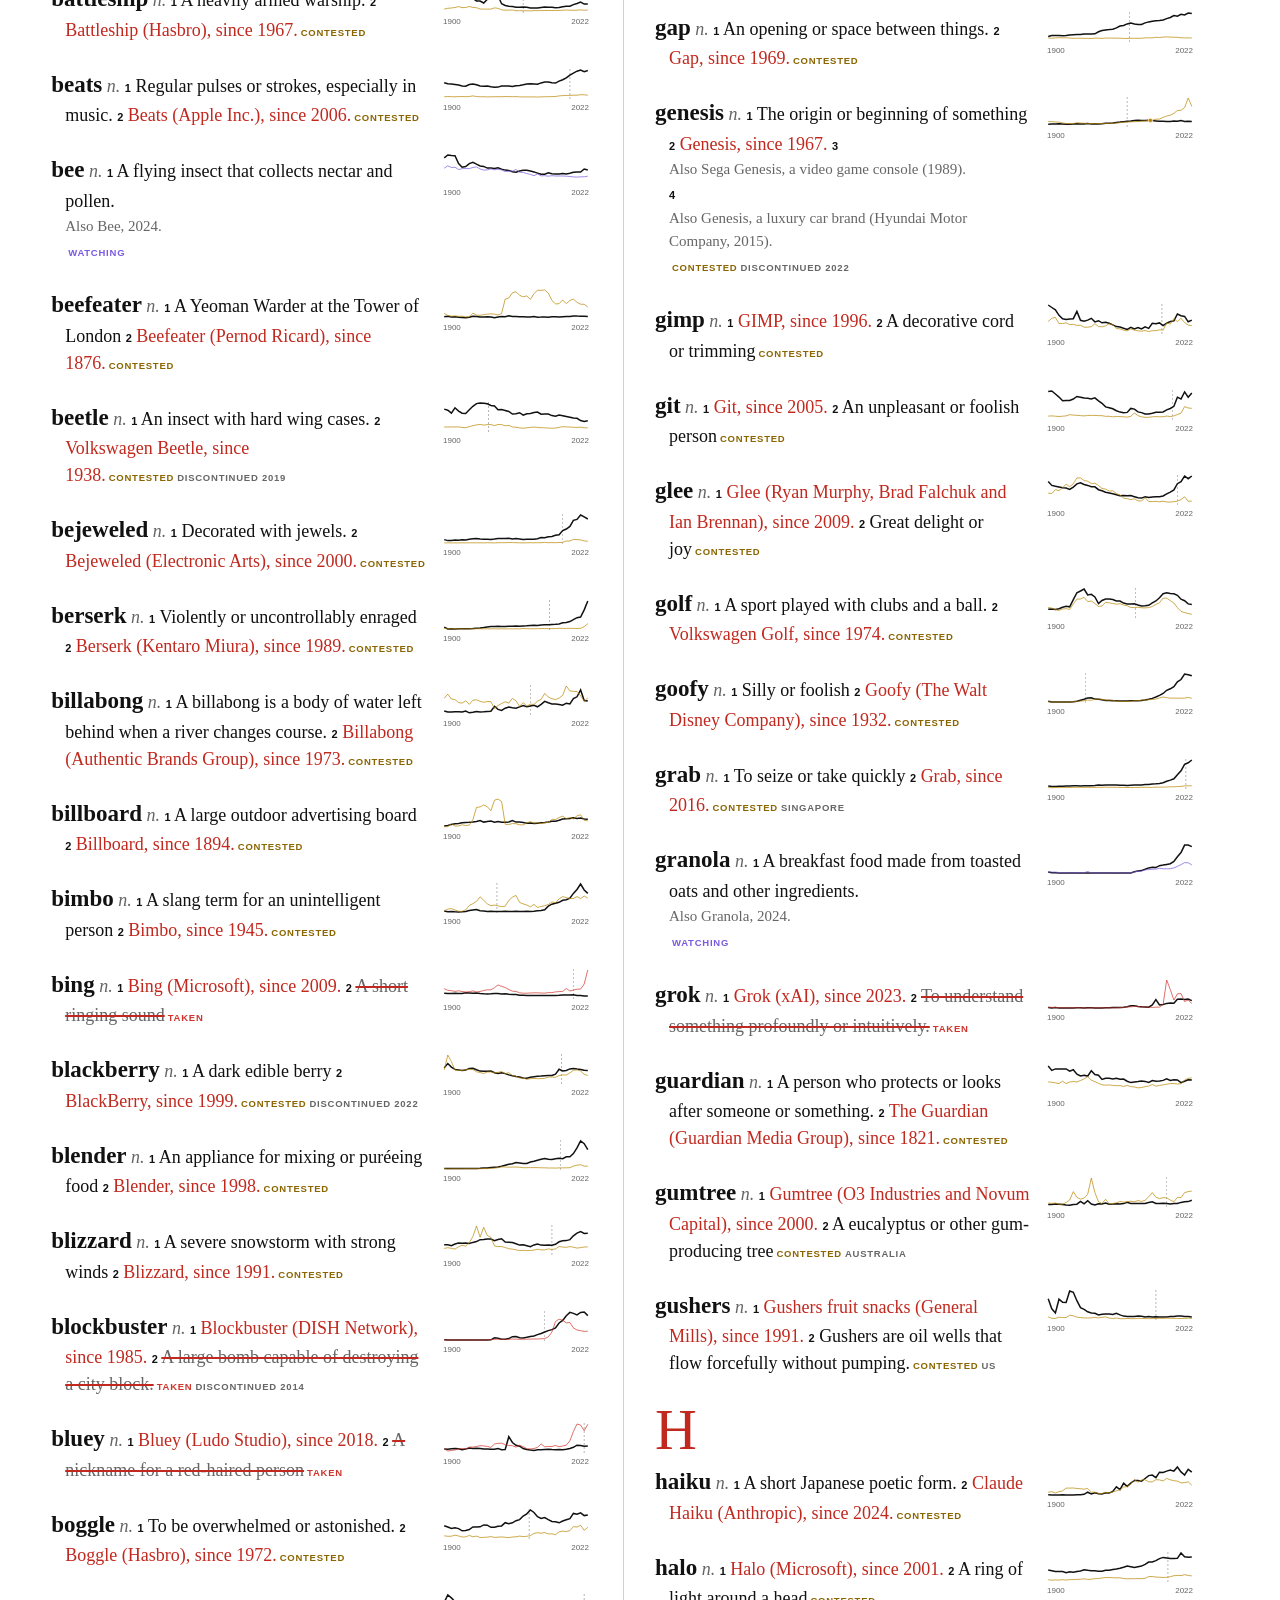
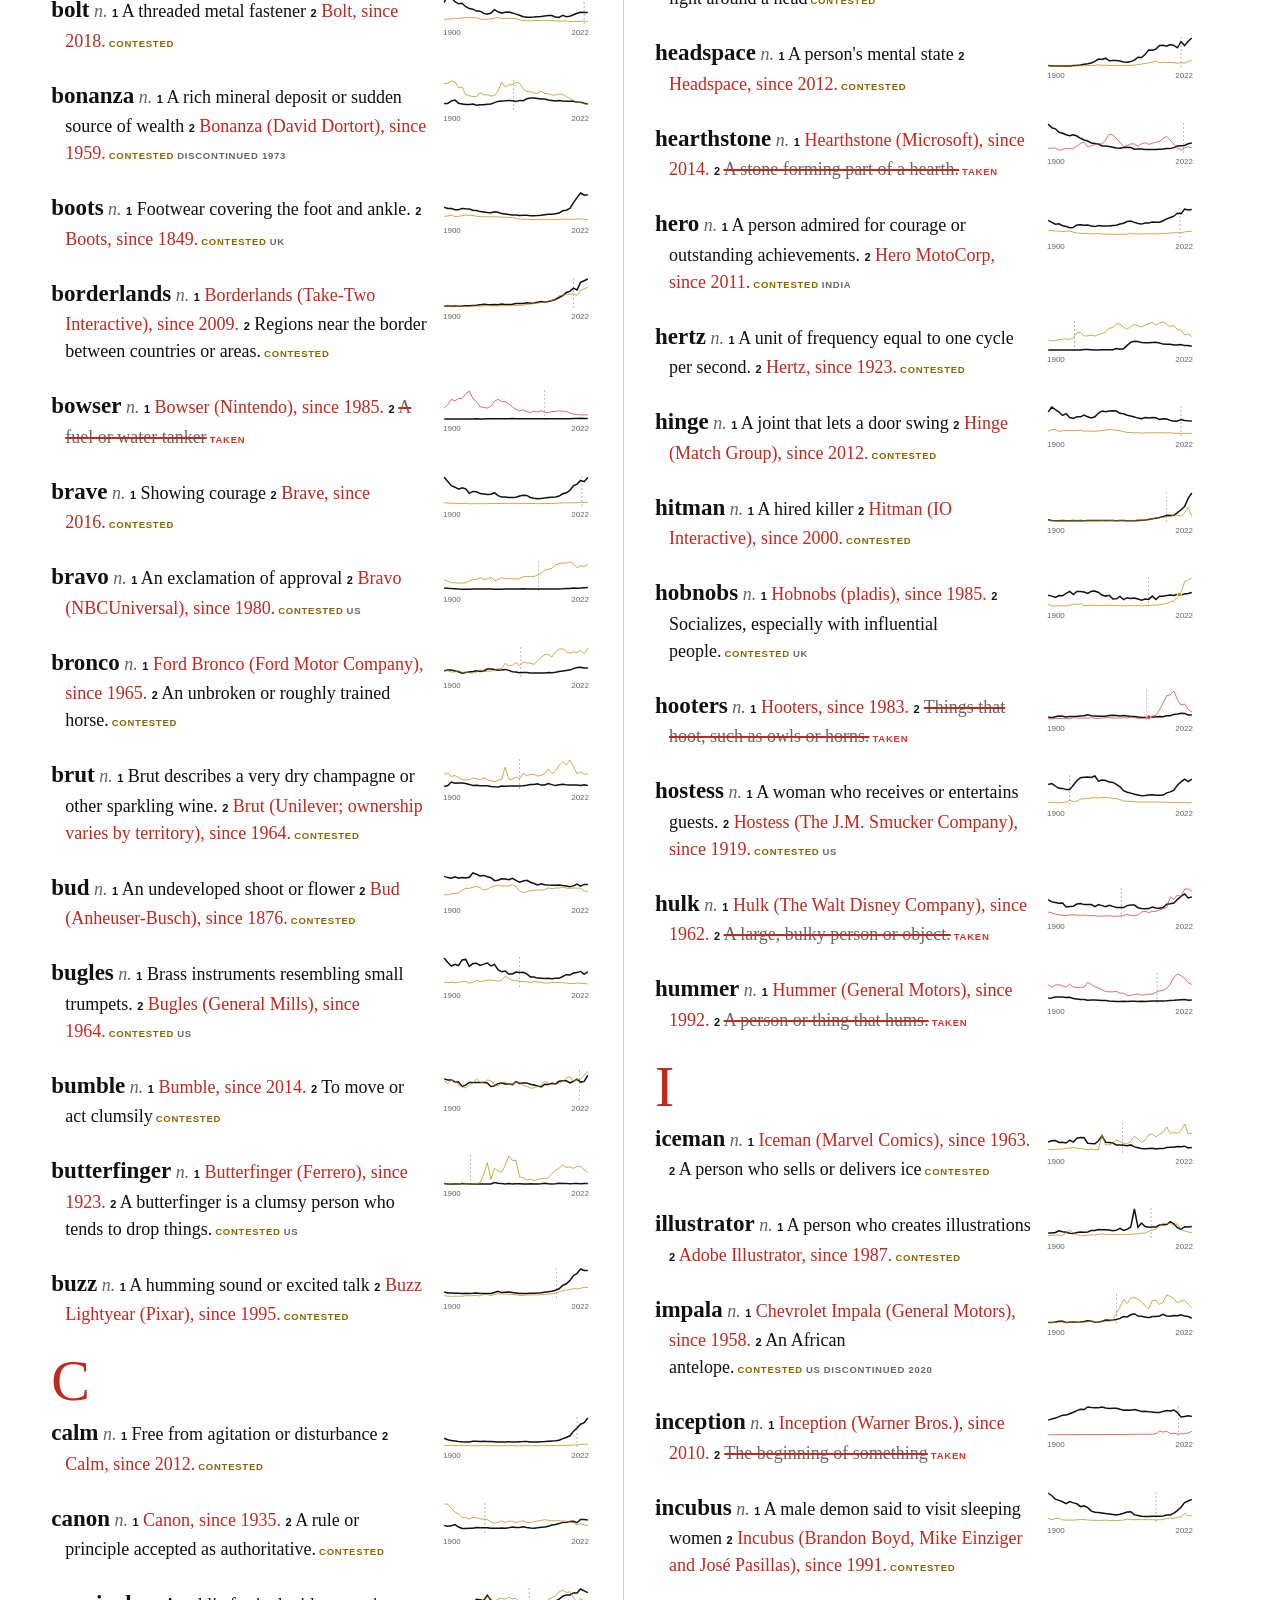
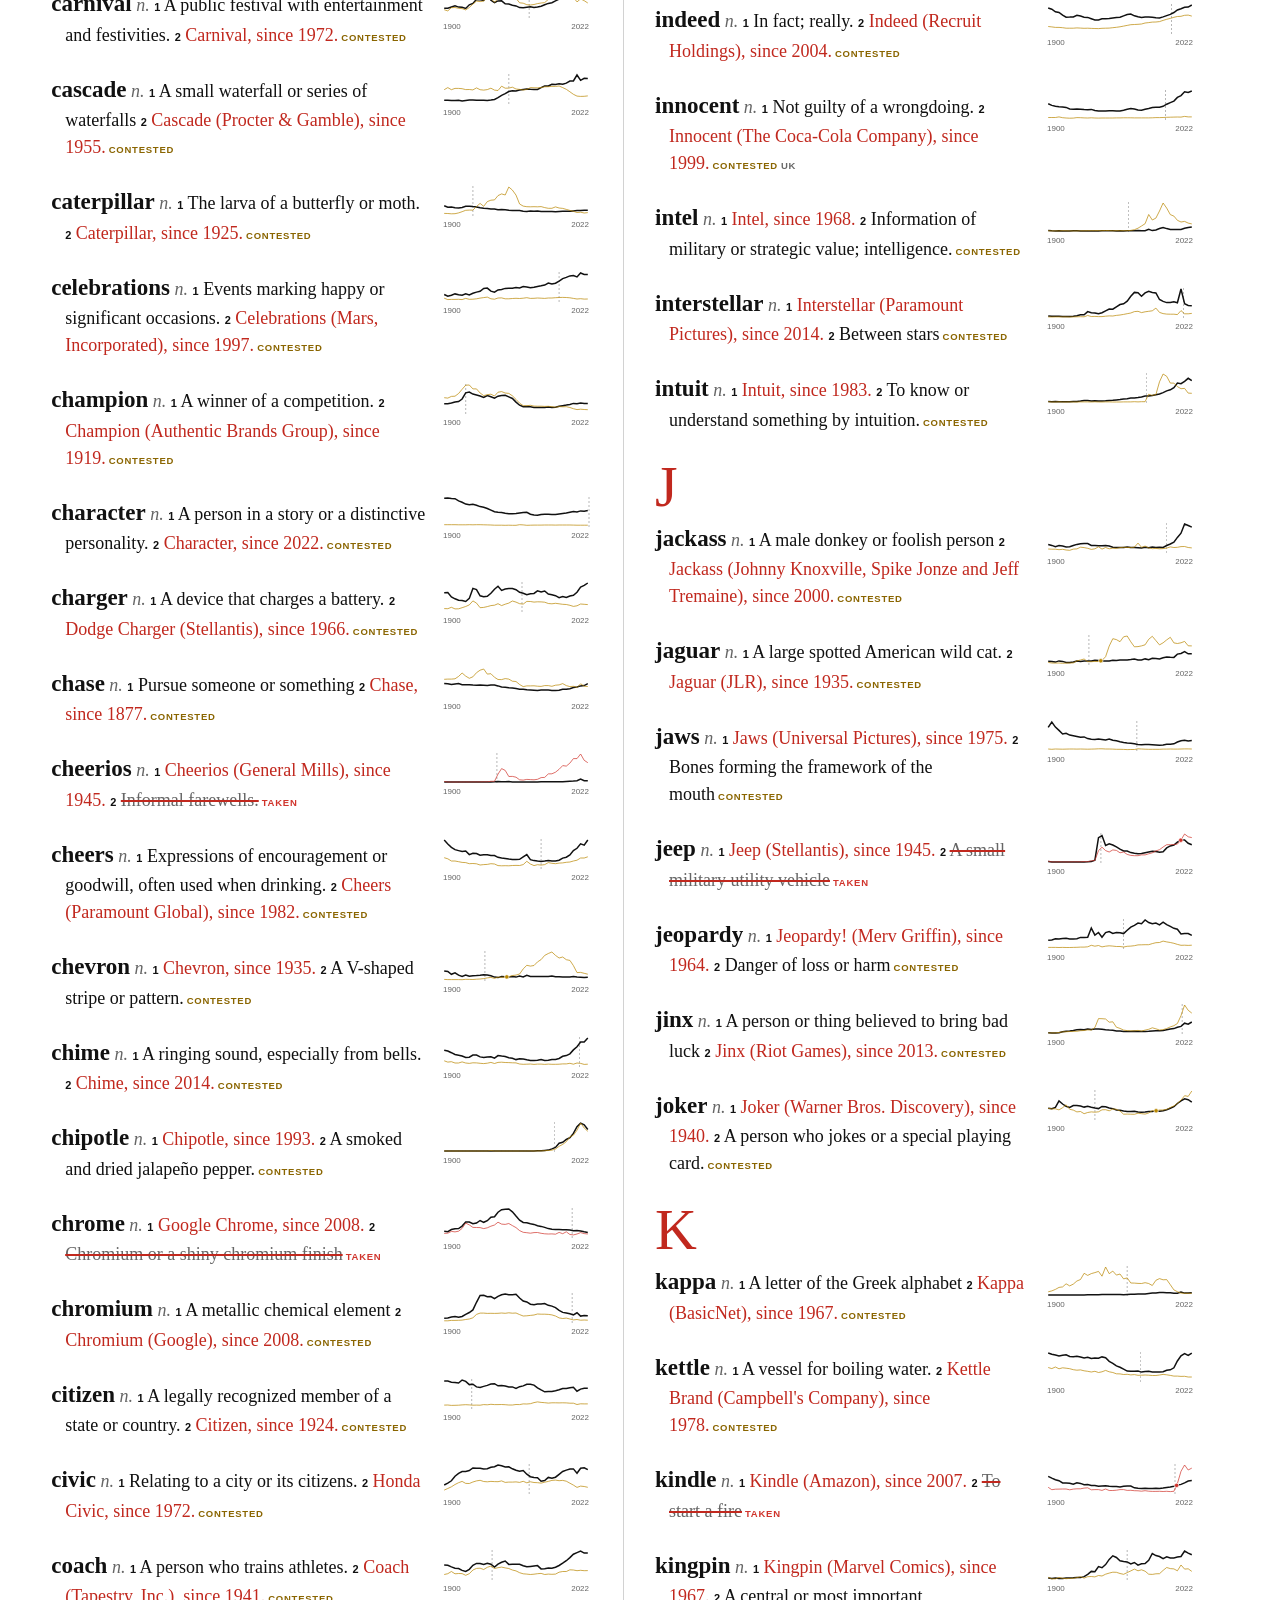
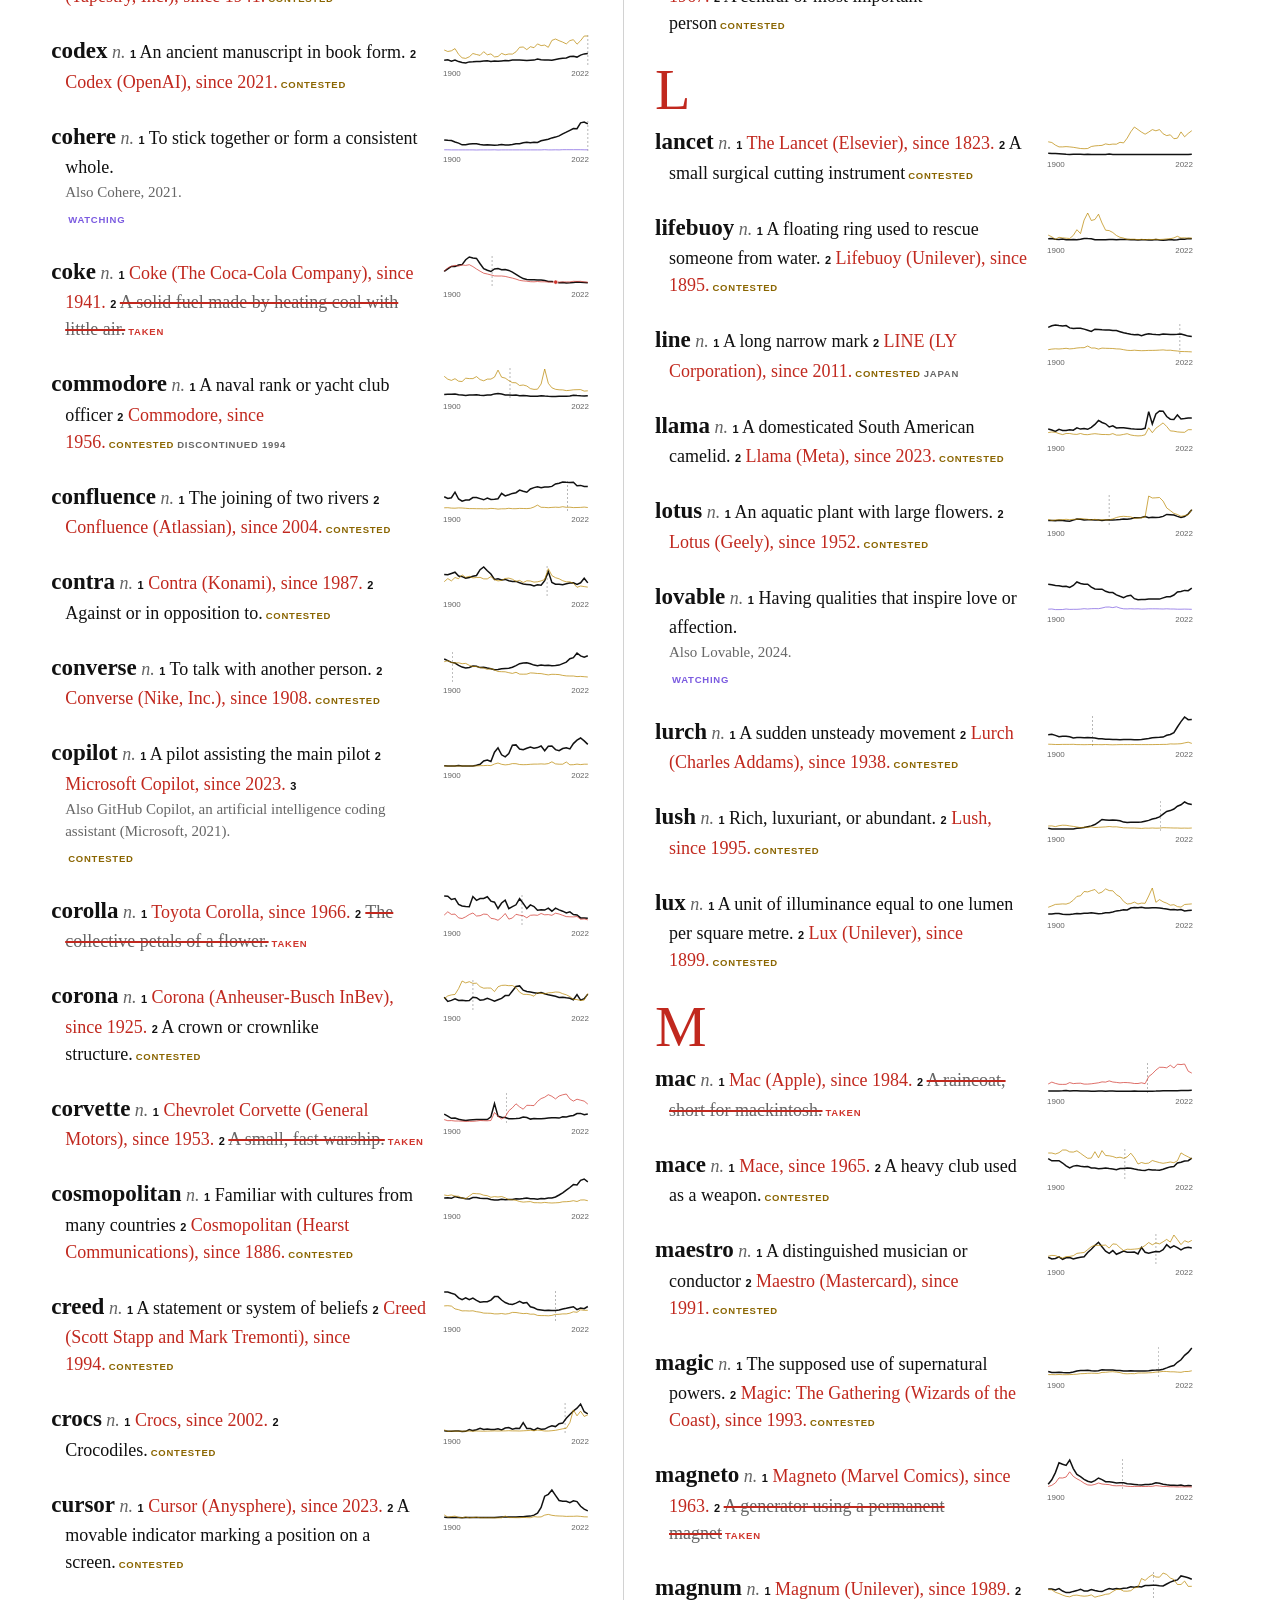
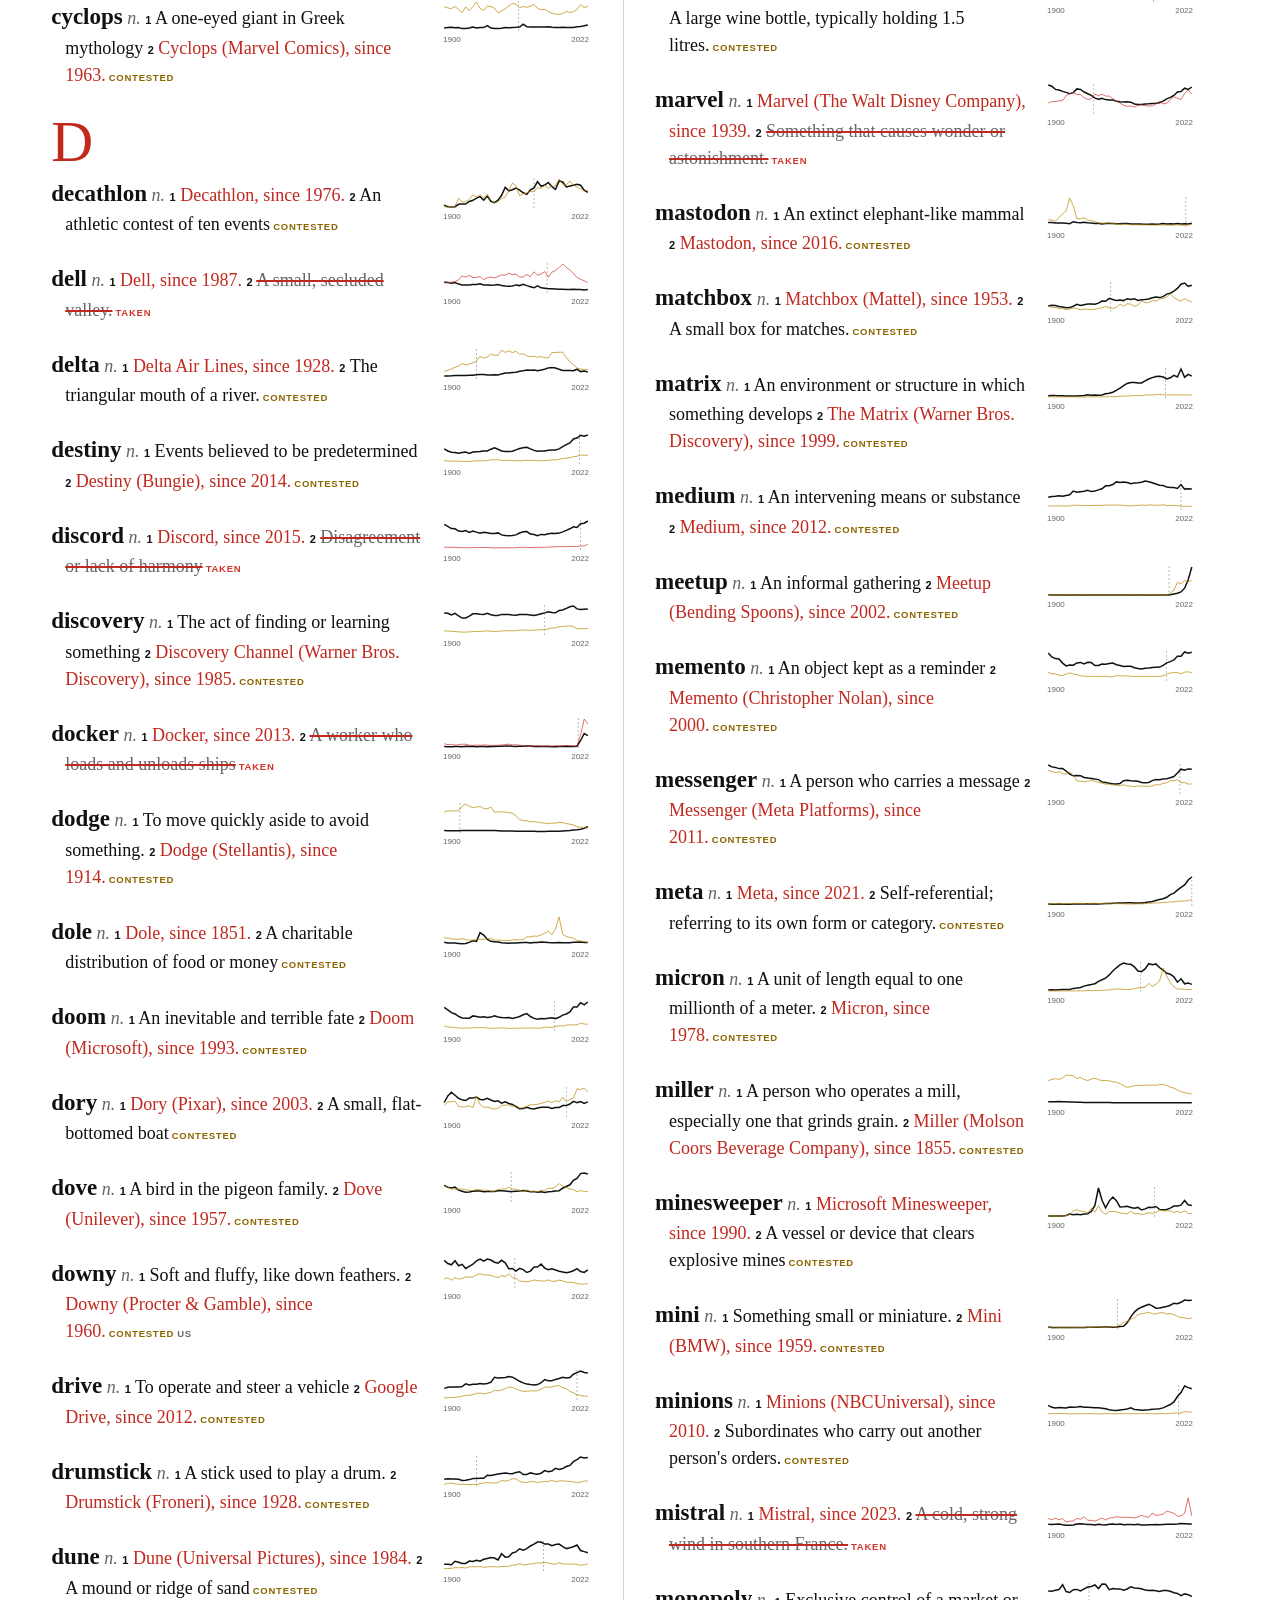
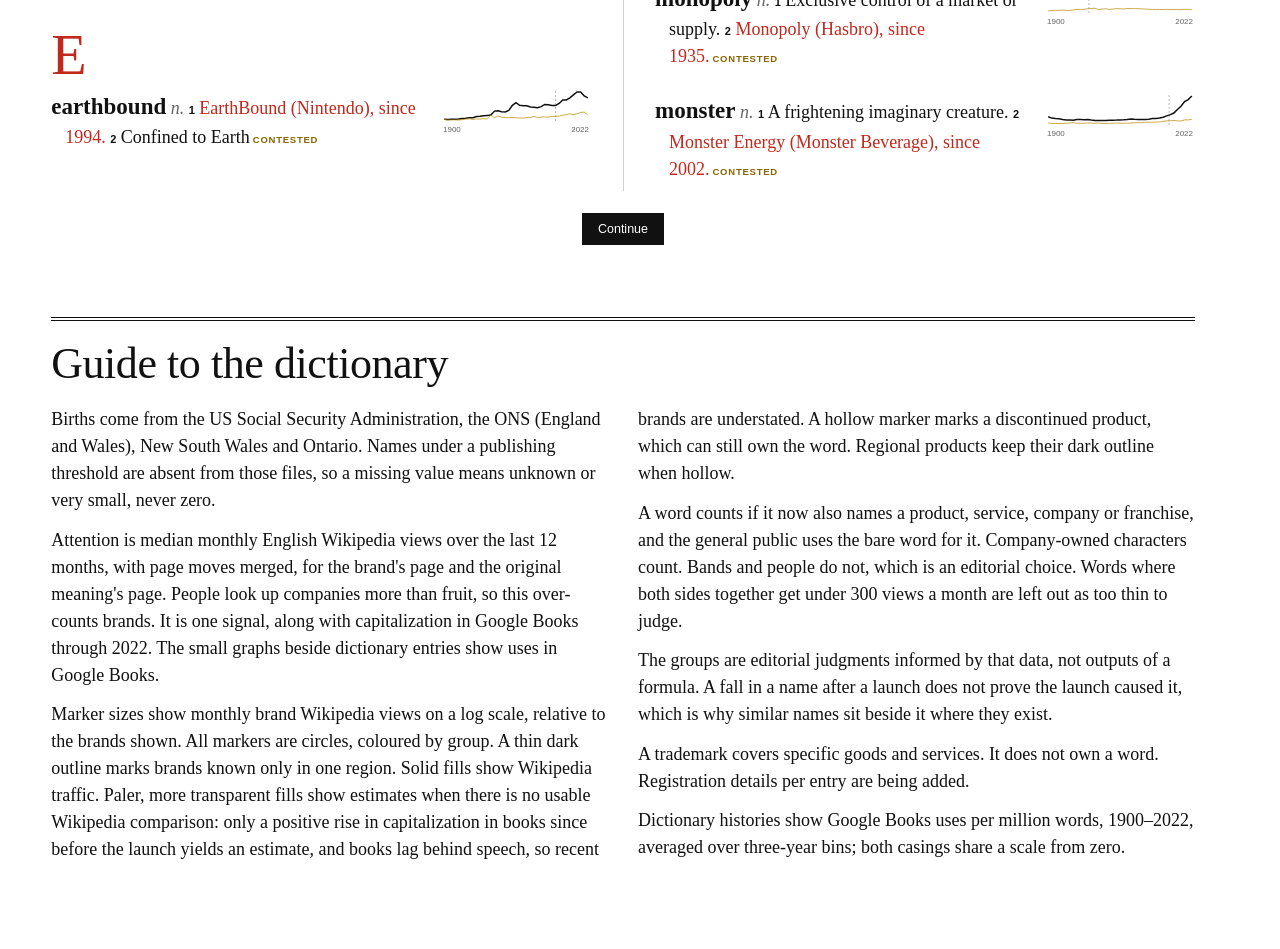
==== commit 1e843cec: "Split baby names into names.html; generic page gains Held group and 71 brands from Wikipedia's list;" ====
--- a/site/index.html
+++ b/site/index.html
@@ -1,102 +1,13 @@
 <!doctype html><html lang="en"><head><meta charset="utf-8"><meta name="viewport" content="width=device-width,initial-scale=1"><title>Forgotten: a dictionary of words companies took</title>
-<style>
-:root{--gl:4vw;--gr:calc(4vw + 34px);--p:#fff;--k:#111;--s:#666;--r:#c1281e;--serif:"Iowan Old Style","Palatino Linotype",Palatino,"Book Antiqua",Georgia,serif;--sans:"Avenir Next","Helvetica Neue",Arial,sans-serif}
-*{box-sizing:border-box}html{scroll-behavior:smooth}body{margin:0;background:var(--p);color:var(--k);font:18px/1.5 var(--serif)}
-.page{padding:0 var(--gr) 80px var(--gl)}
-.title{position:sticky;top:0;z-index:4;background:var(--p);padding:9px var(--gr) 7px var(--gl);border-bottom:4px double var(--k);display:grid;grid-template-columns:1fr auto 1fr;gap:24px;align-items:baseline}
-h1{font-size:clamp(24px,2.4vw,30px);line-height:1;font-weight:400;margin:0;letter-spacing:-.01em}.ipa{font-size:13px;color:var(--s);margin:0 0 0 .5em;display:inline}.def{font-size:17px;text-align:center}.tot{text-align:right;font:12.5px var(--sans);color:var(--s)}.sib{color:inherit;text-underline-offset:2px}.sib::before{content:"·";display:inline-block;padding:0 .45em}
-.cats{margin:0 0 70px}.cats h2{font:400 clamp(30px,4vw,46px)/1.12 var(--serif);margin:0 0 6px}.cats .cap{font:19px/1.4 var(--serif);color:var(--s);margin:0 0 18px}.cats table{font:17px/1.4 var(--serif)}.cats tr.row{cursor:pointer}.cats tr.row:hover td{background:#f4f4f4}.cats tr.on td{background:#111;color:#fff}.cats tr.on .sw{outline:2px solid #fff}.cats td{padding:14px 10px;vertical-align:top;text-align:left;border-bottom:1px solid #11111140}.cats td.num{text-align:right;font:600 15px var(--sans);white-space:nowrap}.cats .lab{font:700 14px var(--sans);letter-spacing:.06em;text-transform:uppercase;white-space:nowrap}.cats .lab button{all:unset;cursor:pointer}.cats .ex{color:var(--s);font-size:15px}.cats tr.on .ex{color:#ccc}.sw{display:inline-block;width:11px;height:11px;margin-right:8px;vertical-align:0}
-.fig{padding:96px 0}.fig h2{font:400 clamp(30px,4vw,46px)/1.12 var(--serif);margin:0;letter-spacing:-.01em}.fig .cap{font:19px/1.4 var(--serif);color:var(--s);margin:12px 0 26px;max-width:680px}
-.full{margin:0 calc(-1 * var(--gr)) 0 calc(-1 * var(--gl));min-height:calc(100vh - 52px);padding:30px var(--gr) 24px var(--gl);display:flex;flex-direction:column;justify-content:center;border-top:1px solid var(--k);border-bottom:1px solid var(--k)}.full h2{font:400 clamp(34px,5vw,64px)/1.05 var(--serif);margin:0;letter-spacing:-.015em}.full .cap{font:19px/1.35 var(--serif);color:var(--s);margin:8px 0 14px}.full table{font-size:14px}.scatter h2{font-size:clamp(22px,2.6vw,32px)}.scatter .cap{font-size:16px}
-.names .nsum table{font:14px var(--sans);max-width:760px;margin:0 0 12px}.ntab caption{text-align:left;font:13px/1.45 var(--sans);color:var(--s);padding:0 0 6px}.ntab th{font-weight:600;padding:6px 8px;vertical-align:bottom}.ntab td{padding:6px 8px}.ntab small{display:block;font-weight:400;color:var(--s);font-size:11.5px}.nread,.finding{font:16px/1.5 var(--serif);max-width:760px;margin:0 0 18px}
-.ntools{display:flex;justify-content:space-between;align-items:center;gap:10px;flex-wrap:wrap}.nnav{display:flex;gap:6px}.nnav button{font:18px/1 var(--sans);width:40px;height:36px;border:1px solid var(--k);background:#fff;color:var(--k);cursor:pointer}.nnav button:disabled{opacity:.3;cursor:default}
-.strip{display:grid;grid-auto-flow:column;grid-auto-columns:min(380px,calc(100% - 40px));gap:22px;overflow-x:auto;scroll-snap-type:x mandatory;overscroll-behavior-x:contain;padding:4px 2px 14px;margin-top:6px;scrollbar-width:thin}.ncard{scroll-snap-align:start;border-top:1px solid var(--k);padding-top:10px;min-width:0}.ncard[hidden]{display:none}.ncard h3{font:400 26px/1.1 var(--serif);margin:0}.nsub{font:12.5px/1.4 var(--sans);color:var(--s);margin:4px 0 2px;min-height:2.8em}.ntype{font:700 9.5px var(--sans);letter-spacing:.08em;text-transform:uppercase;color:var(--k);border:1px solid #11111155;padding:1px 4px;margin-left:4px;white-space:nowrap}.ncap{font:15px/1.4 var(--serif);color:var(--s);margin:4px 0 0}.nnote{margin-top:4px}
-.chart svg{display:block;width:100%;font:11px var(--sans);fill:var(--s)}.chart-legend,#aggregate-legend,#l1{margin:10px 0}.chart-legend [role=button]{cursor:pointer}
-.scatter-search{display:flex;align-items:center;gap:8px;flex-wrap:wrap;margin:6px 0 10px;font:13px var(--sans)}.scatter-search input{width:190px;max-width:100%;border:1px solid var(--k);padding:7px;background:var(--p);color:var(--k);font:14px var(--sans)}.scatter-search span{color:var(--s)}.scatter-search button{font:inherit;border:0;padding:0;background:none;color:var(--k);text-decoration:underline;cursor:pointer}.e{scroll-margin-top:100px}.spark:has(.note){height:auto}.spark .note[hidden]{display:none}.spark .note{display:block;margin-top:3px;font-size:11px}
-.stools{display:flex;justify-content:space-between;gap:0 14px;flex-wrap:wrap}.stools .seg{max-width:100%;flex-wrap:wrap}.traffic{display:flex;flex:1 1 300px;min-width:0;max-width:100%;flex-wrap:wrap;gap:4px 12px;border:1px solid var(--k);padding:7px 12px;margin:6px 0 10px;font:14px var(--sans)}.traffic label{flex:1 1 100%}.traffic input{flex:1 1 150px;min-width:0;max-width:100%;margin:0;accent-color:var(--k)}.traffic output{font-size:12px;color:var(--s)}
-.seg{display:inline-flex;border:1px solid var(--k);margin:6px 0 10px;align-self:flex-start}.seg button{font:14px var(--sans);padding:7px 18px;background:none;border:0;border-left:1px solid var(--k);color:var(--k);cursor:pointer}.seg button:first-child{border-left:0}#wb,#wb2{white-space:nowrap}#wb button,#wb2 button{white-space:nowrap} .seg button span{opacity:.6;margin-left:4px;font-size:12px}.seg button[aria-pressed=true]{background:var(--k);color:#fff}.note{font:13px/1.45 var(--sans);color:var(--s);margin:0 0 8px}.unplot{font:13px/1.5 var(--sans);color:var(--s);margin:10px 0 0}.legend{display:flex;gap:14px;flex-wrap:wrap;font:11.5px var(--sans);color:var(--s)}.legend i{display:inline-block;width:11px;height:11px;margin-right:5px;vertical-align:-1px}#slg{margin-top:8px;display:grid;grid-template-columns:repeat(3,minmax(0,1fr));gap:8px;font-size:11px}#slg .lgrow{display:flex;flex-direction:column;align-items:flex-start;gap:6px}#slg .lgrow>span{white-space:nowrap}#slg .lglabel{opacity:.6}#slg[hidden]{display:none}.unplot details{margin:0}
-.controls{display:flex;gap:10px;flex-wrap:wrap;align-items:center;padding:14px 0;font:12.5px var(--sans)}.controls input{flex:1 1 220px;padding:9px;border:1px solid var(--k);background:#fff;font:15px var(--serif)}.controls button{font:12.5px var(--sans);border:1px solid var(--k);background:none;padding:7px 10px;cursor:pointer;color:var(--k)}.controls button[aria-pressed=true]{background:var(--k);color:var(--p)}
-:focus-visible{outline:2px solid var(--r);outline-offset:2px}
-#dict{columns:2 400px;column-gap:64px;column-rule:1px solid #11111130;padding-top:16px}
-.e.has-spark{display:grid;grid-template-columns:minmax(0,1fr) 150px;gap:14px;align-items:start}.etext{min-width:0}.spark{width:150px;height:44px;text-indent:0;color:var(--k)}.sparkline{display:block}
-.letter{break-after:avoid;font:400 58px/1 var(--serif);margin:12px 0 6px;color:var(--r)}
-.e{break-inside:avoid;margin:0 0 24px;text-indent:-14px;padding-left:14px}.hw{font-weight:700;font-size:23px}.pos{font-style:italic;color:var(--s)}.etym{color:var(--s)}.n{font:700 11px var(--sans)}
-.orig.gone{text-decoration:line-through;text-decoration-color:var(--r);text-decoration-thickness:1.5px;color:var(--s)}.brandsense{color:var(--r)}.small{font-size:15px;color:var(--s);display:block;text-indent:0}.tag{font:700 9.5px var(--sans);letter-spacing:.08em;text-transform:uppercase;padding-left:3px}
-.thumb{opacity:0;visibility:hidden;pointer-events:none;transition:opacity .18s,visibility .18s;position:fixed;right:0;top:50%;transform:translateY(-50%);display:flex;flex-direction:column;z-index:5}.thumb.on{opacity:1;visibility:visible;pointer-events:auto}.thumb a{display:block;width:30px;text-align:center;font:700 11px/19px var(--sans);color:var(--p);background:var(--k);text-decoration:none;border-bottom:1px solid var(--p)}.thumb a:hover,.thumb a:focus{background:var(--r)}
-.meth{columns:2 320px;column-gap:30px;margin-top:40px;padding-top:14px;border-top:4px double var(--k)}.meth h2{font:600 19px var(--serif);margin:0 0 6px;column-span:all}.meth p{margin:0 0 .7em}
-table{border-collapse:collapse;font:12.5px var(--sans);width:100%}td,th{padding:3px 6px;border-bottom:1px solid #11111126;text-align:right}th:first-child,td:first-child{text-align:left}details{margin-top:8px;font:12.5px var(--sans)}summary{cursor:pointer}
-.tip{position:fixed;display:none;z-index:9;background:var(--k);color:#fff;font:12px/1.4 var(--sans);padding:7px 9px;pointer-events:none;max-width:260px}
-#more{display:block;margin:22px auto;padding:9px 16px;border:0;background:var(--k);color:var(--p);font:12.5px var(--sans);cursor:pointer}
-@media(max-width:760px){.e.has-spark{grid-template-columns:minmax(0,1fr);gap:5px}.page{padding:0 38px 60px 14px}:root{--gl:14px;--gr:38px}.title{grid-template-columns:auto 1fr;gap:4px 14px}.tot{grid-column:1/-1;text-align:left}#tot,.sib::before{display:none}.def{font-size:14px;text-align:right}.ipa{display:none}.fig{padding:56px 0}.full{min-height:auto}.key{grid-template-columns:1fr 1fr}.thumb a{width:22px;font-size:10px;line-height:16px}.strip{gap:14px}.seg button{padding:7px 12px}#wb2 button{font-size:13px;padding:7px 10px}}
-@media(prefers-reduced-motion:reduce){html{scroll-behavior:auto}.thumb{transition:none}}
-</style></head><body><header class="title"><div><h1 style="display:inline">for·got·ten</h1><p class="ipa">/fərˈɡɒtn̩/ <i>adj.</i></p></div><div class="def">No longer remembered.</div><div class="tot"><span id="tot"></span><a class="sib" href="generic.html">Brands that became words →</a></div></header>
+<link rel="stylesheet" href="site.css"></head><body><header class="title"><div><h1 style="display:inline">for·got·ten</h1><p class="ipa">/fərˈɡɒtn̩/ <i>adj.</i></p></div><div class="def">No longer remembered.</div><nav class="tot" aria-label="Pages"><span id="tot"></span><a class="sib" href="generic.html">Brands that became words</a><a class="sib" href="names.html">Baby names</a></nav></header>
 <div class="page">
 <section class="full scatter"><h2>Brand share of each word</h2><p class="cap">Right: more common before the brand. Up: more of today's attention goes to the brand.</p><div id="scat"></div></section>
+<section class="cats" id="cats"><h2>Four outcomes</h2><p class="cap">Click a row to show only those words in the chart above and show them in the dictionary below.</p><table id="cattab"></table></section>
 <section class="fig" id="dumbbells"><h2>The biggest rises in capitals</h2><p class="cap">The 30 largest rises among lowercase words with at least 20,000 monthly brand views. Open dots show before launch; filled dots show 2022.</p><div class="chart-legend"></div><div class="chart"></div><p class="note"></p></section>
-<section class="fig name-carousel" id="alexa" tabindex="0" role="region" aria-roledescription="carousel" aria-labelledby="worst-heading"><style>.name-carousel .carousel-bar{display:flex;align-items:center;justify-content:space-between;gap:12px;flex-wrap:wrap;margin:18px 0 8px}.name-carousel h3{font:400 clamp(25px,3vw,34px)/1.15 var(--serif);margin:0}.name-carousel .nnav{align-items:center}.carousel-position{font:12px var(--sans);min-width:42px;text-align:center}.carousel-legend{margin:10px 0 14px}.carousel-legend span{max-width:100%}.carousel-legend svg{vertical-align:-2px}.name-carousel .carousel-finding{margin-bottom:8px}.name-carousel .carousel-chart{min-width:0}.name-carousel[hidden],.name-carousel [hidden]{display:none}.name-carousel .carousel-title{overflow-wrap:anywhere}.name-carousel .carousel-names{display:flex;flex-wrap:wrap;gap:5px;margin:8px 0 12px}.carousel-names button{font:12px var(--sans);padding:4px 8px;border:1px solid #ccc;border-radius:14px;background:transparent;color:inherit;cursor:pointer}.carousel-names button[aria-pressed="true"]{background:var(--ink,#16130f);border-color:var(--ink,#16130f);color:var(--paper,#fff)}.carousel-names button:focus-visible{outline:2px solid var(--ink,#16130f);outline-offset:2px}.name-carousel .carousel-names[hidden]{display:none}</style><h2 id="worst-heading">Worst offenders</h2><p class="cap">Names that fell against other names popular at the same time after the brand arrived, beyond their earlier trend. Only names with at least 75 US births a year and a known brand are shown; this is still not proof.</p><div class="carousel-bar"><div><h3 class="carousel-title"></h3><span class="carousel-type ntype"></span></div><div class="nnav"><button class="carousel-prev" aria-label="Previous name">←</button><span class="carousel-position" aria-live="polite" aria-atomic="true"></span><button class="carousel-next" aria-label="Next name">→</button></div></div><div class="carousel-chart chart"></div><div class="carousel-names" role="group" aria-label="Jump to a name"></div><div class="carousel-legend legend"></div><p class="carousel-finding nread"></p><p class="carousel-five note"></p><details><summary>Which comparison names?</summary><p class="comparison-names"></p></details><p class="note">Choose a name below the chart, use the arrow buttons or left and right arrow keys, or swipe the chart.</p></section>
-<section class="fig name-carousel" id="name-lift" tabindex="0" role="region" aria-roledescription="carousel" aria-labelledby="lift-heading"><h2 id="lift-heading">Names that got a lift</h2><p class="cap">Names that rose against other names popular at the same time after the brand arrived, beyond their earlier trend. A rise after launch does not prove the brand caused it.</p><div class="carousel-bar"><div><h3 class="carousel-title"></h3><span class="carousel-type ntype"></span></div><div class="nnav"><button class="carousel-prev" aria-label="Previous name">←</button><span class="carousel-position" aria-live="polite" aria-atomic="true"></span><button class="carousel-next" aria-label="Next name">→</button></div></div><div class="carousel-chart chart"></div><div class="carousel-names" role="group" aria-label="Jump to a name"></div><div class="carousel-legend legend"></div><p class="carousel-finding nread"></p><p class="carousel-five note"></p><details><summary>Which comparison names?</summary><p class="comparison-names"></p></details><p class="note">Choose a name below the chart, use the arrow buttons or left and right arrow keys, or swipe the chart.</p></section>
-<section class="fig name-carousel" id="name-spike" hidden tabindex="0" role="region" aria-roledescription="carousel" aria-labelledby="spike-heading"><h2 id="spike-heading">A spike, then a fall</h2><p class="cap">The name jumped right after the launch and then fell back; the film may explain both, but the fall could also be parents avoiding a name that had become too common.</p><div class="carousel-bar"><div><h3 class="carousel-title"></h3><span class="carousel-type ntype"></span></div><div class="nnav"><button class="carousel-prev" aria-label="Previous name">←</button><span class="carousel-position" aria-live="polite" aria-atomic="true"></span><button class="carousel-next" aria-label="Next name">→</button></div></div><div class="carousel-chart chart"></div><div class="carousel-names" role="group" aria-label="Jump to a name"></div><div class="carousel-legend legend"></div><p class="carousel-finding nread"></p><p class="carousel-five note"></p><details><summary>Which comparison names?</summary><p class="comparison-names"></p></details><p class="note">Choose a name below the chart, use the arrow buttons or left and right arrow keys, or swipe the chart.</p></section>
-<details id="name-selection"><summary>How names are chosen</summary><ul><li>At least 75 US births a year on average over both the three years and the six years before launch, 10 comparison names and 1,000 monthly Wikipedia views for the brand or character.</li><li>Comparison names have the same recorded sex, peaked within three years and had half to twice as many births at their peak. Names sharing the first four letters are left out.</li><li>Changes are measured against comparison names over six years before and six years after launch, leaving out the launch year. At least three years after launch and three years in the earlier six years are needed.</li><li>Worst offenders fell at least 20%, and at least 20% below what repeating their earlier pace of change would give. They also qualify with a fall of at least 40% by ten years after launch, or 2025 if sooner, if their earlier fall was no more than 20%.</li><li>Lifts rose at least 25%, and at least 25% above what repeating their earlier pace of change would give. They also qualify with a rise of at least 67% by ten years after launch, or 2025 if sooner, if their earlier rise was no more than 25%.</li><li>The ten-year checks use the average of the last three years. Earlier change compares the six years before launch with the six years before those.</li><li>Spikes peaked at least 50% above their earlier level in the launch year or the next two years, and passed neither the worst nor the lift checks.</li><li>Each card compares its change over the years around launch with changes in comparison names. There is no cutoff for this percentage.</li></ul></details>
-<section class="fig names" id="names" aria-labelledby="nh"><style>#names .nseg{flex-wrap:wrap;max-width:100%}#names .nseg button{padding:7px 10px;font-size:13px}#names .nsum{overflow-x:auto}</style><h2 id="nh">Do brands put parents off a name?</h2><p class="cap">Alexa and Siri fell sharply, but most names did not. Here is how names on this site with enough US births fared after a product or fictional character took the name.</p>
-<div id="aggregate-legend"></div><div class="chart" id="aggregate"></div><p id="aggregate-finding" class="finding"></p><p id="aggregate-note" class="note"></p>
-<div class="nsum"></div><p class="nread"></p>
-<div class="ntools"><div class="seg nseg" role="group" aria-label="Names shown"><button data-f="all" aria-pressed="true">All <span></span></button><button data-f="company" aria-pressed="false">Products <span></span></button><button data-f="character" aria-pressed="false">Fictional characters <span></span></button></div><div class="nnav"><button class="nprev" aria-label="Previous names">←</button><button class="nnext" aria-label="Next names">→</button></div></div>
-<div class="strip" tabindex="0" role="region" aria-label="Baby-name charts, scroll sideways"><p class="note">Loading name charts…</p></div><p class="small nnote"></p></section>
 <section class="fig" id="takeover"><h2>When capitals take over</h2><p class="cap">Across: years since launch. Up: the share of book uses written with an initial capital. Lines show the middle word in each group; pale bands show the middle half.</p><div class="chart-legend"></div><div class="chart"></div><p class="note"></p></section>
-<section class="cats" id="cats"><h2>Four outcomes</h2><p class="cap">Click a row to show only those words in the chart above and show them in the dictionary below.</p><table id="cattab"></table></section>
 <div class="controls" id="c"></div>
 <p class="note" id="spark-note">Small graphs: uses in books, 1900–2022. Dark line: lowercase. Coloured line: Capitalized. Dashed line: brand launch.</p>
 <main id="dict"></main><button id="more">Continue</button>
 <section class="meth"><h2>Guide to the dictionary</h2><div id="m"></div></section>
 </div><nav class="thumb" id="thumb" aria-label="Jump to letter"></nav>
-<script type="module">
-import {load,GROUPS,KINDS,esc,num,stealsChart,METHODS,MARK,isName,shareY} from './shared.js';import {nameStrip} from './parts.js';import {dictionarySparks} from './sparks.js';import {pageCharts} from './charts.js';
-const D=await load(),E=D.entries,$=s=>document.querySelector(s),k='#16130f';
-const CHART={searchJump:true,crossovers:true};
-const sparks=dictionarySparks(new URL('sparks.json',import.meta.url),{crossovers:CHART.crossovers});
-if(CHART.crossovers)$('#spark-note').append(' Dot: capitals cross above lowercase after a launch since 1900 and stay above.');
-let g='',ki='',lang='en',type='words',n=220,minViews=20000,searchNote='';
-const TRAFFIC=[0,1000,2000,5000,10000,15000,20000,30000,40000,50000,75000,100000,200000];
-const filtered=()=>{const q=$('#q')?.value.toLowerCase()||'';return (lang==='en'?E:D.all).filter(e=>(!ki||e.kind===ki||(ki==='name'&&e.kind==='place'))&&(!type||(type==='names')===isName(e))&&(!q||(e.word+' '+e.brand+' '+(e.owner||'')+(Array.isArray(e.also)?' '+e.also.map(a=>a.brand).join(' '):'')).toLowerCase().includes(q)))};
-const ex=g=>filtered().filter(e=>e.group===g).sort((a,b)=>(b.brand_views+b.original_views)-(a.brand_views+a.original_views)).slice(0,5).map(e=>esc(e.word)).join(', ');
-const cats=()=>{$('#cattab').innerHTML=Object.entries(GROUPS).map(([v,o])=>`<tr class="row${g===v?' on':''}" data-v="${v}"><td class="lab"><button aria-pressed="${g===v}"><i class="sw" style="background:${o.color}"></i>${o.label}</button></td><td>${o.note}<div class="ex">${ex(v)}</div></td><td class="num">${filtered().filter(e=>e.group===v).length}</td></tr>`).join('')};
-const SC=[['taken','The brand is what the word now means.'],['contested','Shaded from green (original ahead) to yellow (brand ahead).'],['failed','The word still means what it meant. The brand never owned it.'],['watching',GROUPS.watching.note]];
-let sg='taken';$('#scat').innerHTML=`<div class="stools"><div class="seg" role="group" aria-label="Group shown">${SC.map(([g])=>`<button data-g="${g}">${GROUPS[g].label} <span>${E.filter(e=>e.group===g).length}</span></button>`).join('')}</div><div class="seg" id="wb2" role="group" aria-label="Words or names and places"></div><div class="traffic"><label for="traffic" id="traffic-label">Brands with at least 20,000 monthly Wikipedia views</label><input id="traffic" type="range" min="0" max="${TRAFFIC.length-1}" step="1" value="${TRAFFIC.indexOf(20000)}" aria-valuetext="20,000 monthly Wikipedia views" aria-describedby="traffic-count"><output id="traffic-count" for="traffic" aria-live="polite"></output></div>${CHART.searchJump?'<div class="scatter-search"><label for="scatter-q">Find a word</label><input type="search" id="scatter-q" list="scatter-words" placeholder="Start typing any word" autocomplete="off"><datalist id="scatter-words"></datalist><span id="scatter-result" role="status"></span><button type="button" id="scatter-jump" hidden>Read dictionary entry</button></div>':''}</div><p class="note" id="scn"></p><div id="f3"></div><div class="legend" id="slg"></div><div class="unplot" id="unplot"></div>`;
-const scat=()=>{const base=filtered(),group=g||sg;document.querySelectorAll('#scat button[data-g]').forEach(b=>{b.setAttribute('aria-pressed',b.dataset.g===group);b.querySelector('span').textContent=base.filter(e=>e.group===b.dataset.g).length});$('#scn').textContent=(SC.find(x=>x[0]===group)?.[1]||GROUPS[group].note)+' Hover or tap a marker for details.'+(CHART.searchJump?' Activate twice to read its dictionary entry.':'');const r=stealsChart($('#f3'),base,{minViews,group,ink:k,height:innerWidth<760?520:Math.min(860,Math.max(460,innerHeight-190)),corners:innerWidth>=760,labels:'all',plotLegend:true,search:$('#scatter-q')?.value||'',onJump:CHART.searchJump?jump:undefined});
-  if(CHART.searchJump){const q=$('#scatter-q').value.trim().toLowerCase(),e=E.find(e=>e.word.toLowerCase()===q),plottable=e&&e.pre_launch_per_million!=null&&shareY(e)!=null;$('#scatter-result').textContent=q?(r.found?searchNote||'Highlighted.':e?(plottable?'Hidden by the current filters.':'Not plotted in '+GROUPS[e.group].label+'.'):'No English entry. Try a suggestion.'):'';$('#scatter-jump').hidden=!e}
-  $('#traffic').value=TRAFFIC.indexOf(minViews);$('#traffic-label').textContent=minViews?`Brands with at least ${num(minViews)} monthly Wikipedia views`:'All brands';$('#traffic').setAttribute('aria-valuetext',minViews?`${num(minViews)} monthly Wikipedia views`:'All brands');$('#traffic-count').textContent=`${num(r.plotted)} of ${num(r.total)} with share`;
-  const off=r.off,nb=r.noBooks,nv=off.length-nb;
-  $('#slg').hidden=r.legendInPlot;$('#slg').innerHTML=r.legendInPlot?'':[...r.legendRows,['Size',r.sizeItems]].map(([label,items],i)=>`<div class="lgrow"><span class="lglabel">${label}</span>${items.map(([m,t])=>`<span${i<2?` data-row="${label}" data-mark="${m}"`:""}>${MARK(i===2?'dot':m,k,i===2?m:3.6)}${t}</span>`).join('')}${i===2?'<span>views a month</span>':''}</div>`).join('');
-  $('#slg').querySelectorAll('[data-row]').forEach(e=>r.bindLegend(e,e.dataset.row,e.dataset.mark,e.textContent));
-  $('#unplot').innerHTML=off.length?`<details><summary>Not plotted (${off.length}): ${[nv&&`${nv} with no usable Wikipedia comparison or positive book estimate`,nb&&`${nb} with no book count from before the launch`].filter(Boolean).join('; ')}</summary>${off.map(e=>esc(e.word)).join(', ')}.</details>`:''};
-function reveal(e,traffic=true){const changes=[];if((g||sg)!==e.group){g=sg=e.group;changes.push('Shown in '+GROUPS[e.group].label)}
-  if(type&&(type==='names')!==isName(e)){type=isName(e)?'names':'words';changes.push('Showing '+(type==='names'?'Names & places':'Words'))}
-  if(ki&&e.kind!==ki&&!(ki==='name'&&e.kind==='place')){ki='';changes.push('Kind filter cleared')}
-  if(!filtered().includes(e)){$('#q').value='';changes.push('Dictionary search cleared')}
-  if(traffic&&e.pre_launch_per_million!=null&&shareY(e)!=null&&minViews>(e.brand_views||0)){minViews=TRAFFIC.filter(v=>v<=(e.brand_views||0)).at(-1);changes.push(minViews?'Traffic lowered to '+num(minViews):'Traffic limit cleared')}return changes}
-if(CHART.searchJump){$('#scatter-words').innerHTML=E.map(e=>`<option value="${esc(e.word)}"></option>`).join('');
-  $('#scatter-q').oninput=()=>{searchNote='';const e=E.find(e=>e.word.toLowerCase()===$('#scatter-q').value.trim().toLowerCase());if(e){const changes=reveal(e);searchNote=changes.length?changes.join('. ')+'.':'';bar();n=220;render()}else scat()};
-  $('#scatter-jump').onclick=()=>{const e=E.find(e=>e.word.toLowerCase()===$('#scatter-q').value.trim().toLowerCase());if(e)jump(e)}}
-function jump(e){reveal(e,false);bar();const r=filtered().filter(e=>!g||e.group===g),i=r.indexOf(e);if(i<0)return;n=Math.max(n,i+1);render();const node=document.getElementById('w-'+e.word.toLowerCase());node.tabIndex=-1;node.focus({preventScroll:true});node.scrollIntoView({behavior:matchMedia('(prefers-reduced-motion: reduce)').matches?'auto':'smooth',block:'start'})}
-$('#traffic').oninput=ev=>{minViews=TRAFFIC[+ev.target.value];scat()};
-document.querySelector('#scat .seg').onclick=ev=>{const b=ev.target.closest('button');if(b){sg=b.dataset.g;g=sg;bar();n=220;render()}};
-const draw=()=>scat();addEventListener('resize',draw);
-nameStrip($('#names'),new URL('names.json',import.meta.url));
-pageCharts(E).catch(e=>{console.error(e);document.querySelectorAll('.chart').forEach(h=>{if(!h.children.length)h.innerHTML='<p class="note">Chart could not load.</p>'})});
-
-$('#m').innerHTML=METHODS+'<p>Dictionary histories show Google Books uses per million words, 1900–2022, averaged over three-year bins; both casings share a scale from zero.</p>';
-const c=$('#c');c.innerHTML='<input type="search" id="q" placeholder="Look up a word or company" aria-label="Search"><span id="kb"></span><span id="lb"></span><span id="wb" role="group" aria-label="Words or names and places"></span>';
-const set=(h,o,cur,fn)=>{h.innerHTML=o.map(([v,t])=>`<button data-v="${v}" aria-pressed="${cur===v}">${t}</button> `).join('');h.onclick=e=>{const b=e.target.closest('button');if(b){fn(b.dataset.v);bar();n=220;render()}}};
-const bar=()=>{cats();set($('#kb'),[['','Any kind'],...Object.entries(KINDS)],ki,v=>ki=v);set($('#lb'),[['en','English words'],['all','Every language']],lang,v=>lang=v);['#wb','#wb2'].forEach(s=>set($(s),[['words','Words'],['names','Names &amp; places'],['','Both']],type,v=>type=v))};bar();
-const entry=e=>{const pos=e.kind==='name'?'n. (given name)':'n.',u=e.group==='taken',b=`<span class="brandsense">${esc(e.brand)}${e.owner&&e.owner!==e.brand?' ('+esc(e.owner)+')':''}, since ${e.launch_year}.</span>`;
-let s;if(u)s=`<span class="n">1</span> ${b} <span class="n">2</span> <span class="orig gone">${esc(e.original_meaning)}</span>`;else if(e.group==='contested'){const o=`<span>${esc(e.original_meaning)}</span>`;s=e.winner==='brand'?`<span class="n">1</span> ${b} <span class="n">2</span> ${o}`:`<span class="n">1</span> ${o} <span class="n">2</span> ${b}`}else s=`<span class="n">1</span> ${esc(e.original_meaning)} <span class="small">Also ${esc(e.brand)}, ${e.launch_year}.</span>`;
-if(Array.isArray(e.also))e.also.forEach((a,i)=>{const details=[a.owner,a.launch_year].filter(x=>x!=null&&x!=='').map(esc).join(', ');s+=` ${u||e.group==='contested'?`<span class="n">${i+3}</span> `:''}<span class="small">Also ${esc(a.brand)}, ${esc(a.what)}${details?' ('+details+')':''}.</span>`});
-return `<div class="e" id="w-${esc(e.word.toLowerCase())}"><div class="etext"><span class="hw">${esc(e.word)}</span> <span class="pos">${pos}</span> ${s}<span class="tag" style="color:${({contested:'#8a6500',failed:'#0e8a5f'})[e.group]||GROUPS[e.group].color}">${GROUPS[e.group].label}</span>${e.region?`<span class="tag" style="color:var(--s)">${esc(e.region)}</span>`:''}${e.discontinued?`<span class="tag" style="color:var(--s)">Discontinued${e.end_year?' '+e.end_year:''}</span>`:''}</div></div>`};
-function render(){const r=filtered().filter(e=>!g||e.group===g);$('#tot').textContent=`${r.length} ${lang==='en'?'English ':''}entries`;cats();scat();let last='',h='';r.slice(0,n).forEach(e=>{const l=e.word[0].toUpperCase();if(l!==last){h+=`<div class="letter" id="L-${l}">${l}</div>`;last=l}h+=entry(e)});$('#dict').innerHTML=h||'<p>No entry.</p>';sparks($('#dict').querySelectorAll('.e'),r.slice(0,n));$('#more').style.display=r.length>n?'block':'none';$('#thumb').innerHTML=[...new Set(r.map(e=>e.word[0].toUpperCase()))].map(l=>`<a href="#L-${l}">${l}</a>`).join('');thumb();}
-$('#cattab').onclick=ev=>{const r=ev.target.closest('tr');if(!r)return;g=g===r.dataset.v?'':r.dataset.v;if(SC.some(x=>x[0]===g))sg=g;bar();n=220;render();$('#c').scrollIntoView({behavior:matchMedia('(prefers-reduced-motion: reduce)').matches?'auto':'smooth'})};
-const thumb=()=>$('#thumb').classList.toggle('on',$('#dict').getBoundingClientRect().top<innerHeight&&!!$('#dict .letter'));
-addEventListener('scroll',thumb,{passive:true});addEventListener('resize',thumb);
-new ResizeObserver(thumb).observe(document.body);
-$('#q').oninput=()=>{n=220;render()};$('#more').onclick=()=>{n+=300;render()};draw();render();
-$('#thumb').onclick=()=>{n=1e4;render()};
-</script></body></html>
+<script type="module" src="index.js"></script></body></html>
--- a/site/site.css
+++ b/site/site.css
@@ -0,0 +1,40 @@
+:root{--gl:4vw;--gr:calc(4vw + 34px);--p:#fff;--k:#111;--s:#666;--r:#c1281e;--serif:"Iowan Old Style","Palatino Linotype",Palatino,"Book Antiqua",Georgia,serif;--sans:"Avenir Next","Helvetica Neue",Arial,sans-serif}
+*{box-sizing:border-box}html{scroll-behavior:smooth}body{margin:0;background:var(--p);color:var(--k);font:18px/1.5 var(--serif)}
+.page{padding:0 var(--gr) 80px var(--gl)}
+.title{position:sticky;top:0;z-index:4;background:var(--p);padding:9px var(--gr) 7px var(--gl);border-bottom:4px double var(--k);display:grid;grid-template-columns:auto 1fr auto;gap:18px;align-items:baseline}
+h1{font-size:clamp(24px,2.4vw,30px);line-height:1;font-weight:400;margin:0;letter-spacing:-.01em}.ipa{font-size:12px;color:var(--s);margin:0 0 0 .5em;display:inline}.def{font-size:15px;text-align:center}.tot{display:flex;gap:12px;align-items:baseline;flex-wrap:wrap;justify-content:flex-end;text-align:right;font:12.5px var(--sans);color:var(--s)}.sib{color:inherit;text-underline-offset:2px}
+.cats h2{font:400 clamp(28px,4vw,44px)/1.12 var(--serif);margin:0 0 6px}.cats .cap{font:19px/1.4 var(--serif);color:var(--s);margin:0 0 18px}.cats table{font:17px/1.4 var(--serif)}.cats tr.row{cursor:pointer}.cats tr.row:hover td{background:#f4f4f4}.cats tr.on td{background:#111;color:#fff}.cats tr.on .sw{outline:2px solid #fff}.cats td{padding:14px 10px;vertical-align:top;text-align:left;border-bottom:1px solid #11111140}.cats td.num{text-align:right;font:600 15px var(--sans);white-space:nowrap}.cats .lab{font:700 14px var(--sans);letter-spacing:.06em;text-transform:uppercase;white-space:nowrap}.cats .lab button{all:unset;cursor:pointer}.cats .ex{color:var(--s);font-size:15px}.cats tr.on .ex{color:#ccc}.sw{display:inline-block;width:11px;height:11px;margin-right:8px;vertical-align:0}
+.fig h2{font:400 clamp(28px,4vw,44px)/1.12 var(--serif);margin:0;letter-spacing:-.01em}.fig .cap{font:19px/1.4 var(--serif);color:var(--s);margin:12px 0 26px;max-width:680px}
+.full{margin:0 calc(-1 * var(--gr)) 0 calc(-1 * var(--gl));padding:0 var(--gr) 0 var(--gl);display:flex;flex-direction:column;border-bottom:1px solid var(--k)}.full h2{font:400 clamp(28px,4vw,44px)/1.05 var(--serif);margin:0;letter-spacing:-.015em}.full .cap{font:19px/1.35 var(--serif);color:var(--s);margin:8px 0 14px}.full table{font-size:14px}.scatter .cap{font-size:16px}
+.names .nsum table{font:14px var(--sans);max-width:760px;margin:0 0 12px}.ntab caption{text-align:left;font:13px/1.45 var(--sans);color:var(--s);padding:0 0 6px}.ntab th{font-weight:600;padding:6px 8px;vertical-align:bottom}.ntab td{padding:6px 8px}.ntab small{display:block;font-weight:400;color:var(--s);font-size:11.5px}.nread,.finding{font:16px/1.5 var(--serif);max-width:760px;margin:0 0 18px}
+.ntools{display:flex;justify-content:space-between;align-items:center;gap:10px;flex-wrap:wrap}.nnav{display:flex;gap:6px}.nnav button{font:18px/1 var(--sans);width:40px;height:36px;border:1px solid var(--k);background:#fff;color:var(--k);cursor:pointer}.nnav button:disabled{opacity:.3;cursor:default}
+.strip{display:grid;grid-auto-flow:column;grid-auto-columns:min(380px,calc(100% - 40px));gap:22px;overflow-x:auto;scroll-snap-type:x mandatory;overscroll-behavior-x:contain;padding:4px 2px 14px;margin-top:6px;scrollbar-width:thin}.ncard{scroll-snap-align:start;border-top:1px solid var(--k);padding-top:10px;min-width:0}.ncard[hidden]{display:none}.ncard h3{font:400 26px/1.1 var(--serif);margin:0}.nsub{font:12.5px/1.4 var(--sans);color:var(--s);margin:4px 0 2px;min-height:2.8em}.ntype{font:700 9.5px var(--sans);letter-spacing:.08em;text-transform:uppercase;color:var(--k);border:1px solid #11111155;padding:1px 4px;margin-left:4px;white-space:nowrap}.ncap{font:15px/1.4 var(--serif);color:var(--s);margin:4px 0 0}.nnote{margin-top:4px}
+.chart svg{display:block;width:100%;font:11px var(--sans);fill:var(--s)}.chart-legend,#aggregate-legend,#l1{margin:10px 0}.chart-legend [role=button]{cursor:pointer}
+.scatter-search{display:flex;align-items:center;gap:8px;flex-wrap:wrap;margin:6px 0 10px;font:13px var(--sans)}.scatter-search input{width:190px;max-width:100%;border:1px solid var(--k);padding:7px;background:var(--p);color:var(--k);font:14px var(--sans)}.scatter-search span{color:var(--s)}.scatter-search button{font:inherit;border:0;padding:0;background:none;color:var(--k);text-decoration:underline;cursor:pointer}.spark:has(.note){height:auto}.spark .note[hidden]{display:none}.spark .note{display:block;margin-top:3px;font-size:11px}
+.stools{display:flex;justify-content:space-between;gap:0 14px;flex-wrap:wrap}.stools .seg{max-width:100%;flex-wrap:wrap}.traffic{display:flex;flex:1 1 300px;min-width:0;max-width:100%;flex-wrap:wrap;gap:4px 12px;border:1px solid var(--k);padding:7px 12px;margin:6px 0 10px;font:14px var(--sans)}.traffic label{flex:1 1 100%}.traffic input{flex:1 1 150px;min-width:0;max-width:100%;margin:0;accent-color:var(--k)}.traffic output{font-size:12px;color:var(--s)}
+.seg{display:inline-flex;border:1px solid var(--k);margin:6px 0 10px;align-self:flex-start}.seg button{font:14px var(--sans);padding:7px 18px;background:none;border:0;border-left:1px solid var(--k);color:var(--k);cursor:pointer}.seg button:first-child{border-left:0}#wb2{white-space:nowrap}#wb2 button{white-space:nowrap} .seg button span{opacity:.6;margin-left:4px;font-size:12px}.seg button[aria-pressed=true]{background:var(--k);color:#fff}.note{font:13px/1.45 var(--sans);color:var(--s);margin:0 0 8px}.unplot{font:13px/1.5 var(--sans);color:var(--s);margin:10px 0 16px}.legend{display:flex;gap:14px;flex-wrap:wrap;font:11.5px var(--sans);color:var(--s)}.legend i{display:inline-block;width:11px;height:11px;margin-right:5px;vertical-align:-1px}#slg{margin-top:8px;align-items:center;gap:8px 18px;font-size:11px}#slg .lgrow{display:flex;align-items:center;flex-wrap:wrap;gap:8px}#slg .lgrow>span{white-space:nowrap}#slg .lglabel{opacity:.6}#slg[hidden]{display:none}.unplot details{margin:0}
+.controls{display:flex;gap:10px;flex-wrap:wrap;align-items:center;padding:14px 0;font:12.5px var(--sans)}.controls input{flex:1 1 220px;padding:9px;border:1px solid var(--k);background:#fff;font:15px var(--serif)}.controls button{font:12.5px var(--sans);border:1px solid var(--k);background:none;padding:7px 10px;cursor:pointer;color:var(--k)}.controls button[aria-pressed=true]{background:var(--k);color:var(--p)}
+:focus-visible{outline:2px solid var(--r);outline-offset:2px}
+#dict{columns:2 400px;column-gap:64px;column-rule:1px solid #11111130;padding-top:16px}
+.e.has-spark{display:grid;grid-template-columns:minmax(0,1fr) 150px;gap:14px;align-items:start}.etext{min-width:0}.spark{width:150px;height:44px;text-indent:0;color:var(--k)}.sparkline{display:block}
+.letter{break-after:avoid;font:400 58px/1 var(--serif);margin:12px 0 6px;color:var(--r)}
+.e{break-inside:avoid;margin:0 0 24px;text-indent:-14px;padding-left:14px}.hw{font-weight:700;font-size:23px}.pos{font-style:italic;color:var(--s)}.etym{color:var(--s)}.n{font:700 11px var(--sans)}
+.orig.gone{text-decoration:line-through;text-decoration-color:var(--r);text-decoration-thickness:1.5px;color:var(--s)}.brandsense{color:var(--r)}.small{font-size:15px;color:var(--s);display:block;text-indent:0}.tag{font:700 9.5px var(--sans);letter-spacing:.08em;text-transform:uppercase;padding-left:3px}
+.thumb{opacity:0;visibility:hidden;pointer-events:none;transition:opacity .18s,visibility .18s;position:fixed;right:0;top:50%;transform:translateY(-50%);display:flex;flex-direction:column;z-index:5}.thumb.on{opacity:1;visibility:visible;pointer-events:auto}.thumb a{display:block;width:30px;text-align:center;font:700 11px/19px var(--sans);color:var(--p);background:var(--k);text-decoration:none;border-bottom:1px solid var(--p)}.thumb a:hover,.thumb a:focus{background:var(--r)}
+.meth{columns:2 320px;column-gap:30px;border-top:4px double var(--k)}.meth h2{margin:0 0 18px;column-span:all}.meth p{margin:0 0 .7em}
+table{border-collapse:collapse;font:12.5px var(--sans);width:100%}td,th{padding:3px 6px;border-bottom:1px solid #11111126;text-align:right}th:first-child,td:first-child{text-align:left}details{margin-top:8px;font:12.5px var(--sans)}summary{cursor:pointer}
+.tip{position:fixed;display:none;z-index:9;background:var(--k);color:#fff;font:12px/1.4 var(--sans);padding:7px 9px;pointer-events:none;max-width:260px}
+#more{display:block;margin:22px auto;padding:9px 16px;border:0;background:var(--k);color:var(--p);font:12.5px var(--sans);cursor:pointer}
+@media(max-width:760px){.e.has-spark{grid-template-columns:minmax(0,1fr);gap:5px}.page{padding:0 38px 60px 14px}:root{--gl:14px;--gr:38px}.title{grid-template-columns:auto 1fr;gap:4px 14px}.tot{grid-column:1/-1;text-align:left}#tot{display:none}.def{font-size:14px;text-align:right}.ipa{display:none}.key{grid-template-columns:1fr 1fr}.thumb a{width:22px;font-size:10px;line-height:16px}.strip{gap:14px}.seg button{padding:7px 12px}#wb2 button{font-size:13px;padding:7px 10px}}
+@media(prefers-reduced-motion:reduce){html{scroll-behavior:auto}.thumb{transition:none}}
+
+.page>section{padding-top:0;padding-bottom:0;margin-top:72px;margin-bottom:0;scroll-margin-top:var(--header-offset,80px)}
+.page>section:first-child{margin-top:36px}
+section h2,.fig h2,.full h2,.cats h2,.meth h2{font:400 clamp(28px,4vw,44px)/1.12 var(--serif);letter-spacing:-.01em}
+.page>.meth{padding-top:18px}.e,.letter,#c{scroll-margin-top:var(--header-offset,80px)}
+svg text{font-family:var(--sans)}.names-page :focus-visible{outline-color:var(--k)}
+.controls>span{display:flex;gap:6px;white-space:nowrap}
+#kept{font-weight:600;border-width:2px}.controls{margin-top:72px}
+@media(max-width:1100px) and (min-width:701px){.title .def,.title .ipa{display:none}.title{grid-template-columns:auto 1fr}.tot{font-size:11.5px;grid-column:auto}}
+@media(min-width:701px){.tot{grid-column:auto}}
+@media(max-width:700px){.title{position:static;grid-template-columns:auto 1fr;gap:6px 12px}.title .tot{justify-content:flex-start;gap:12px}.title .def{font-size:14px}.page>section{margin-top:48px;scroll-margin-top:16px}.page>section:first-child{margin-top:28px}.e,.letter,#c{scroll-margin-top:16px}.controls{display:grid;grid-template-columns:minmax(0,1fr) auto;gap:8px;margin-top:48px}.controls input{width:100%;min-width:0;grid-column:1}.controls #kept{grid-column:2;grid-row:1}.controls #kb{grid-column:1/-1;overflow-x:auto;padding:2px 0}.controls #lb{grid-column:1/-1;overflow-x:auto}.controls #lb button{font-size:11px;padding:5px}.controls #kb{grid-column:1;grid-row:2;min-width:0}.controls #lb{grid-column:2;grid-row:2;max-width:110px}.controls input{font-size:14px}.controls button{padding:7px 8px}#slg{gap:8px;font-size:10.5px}}
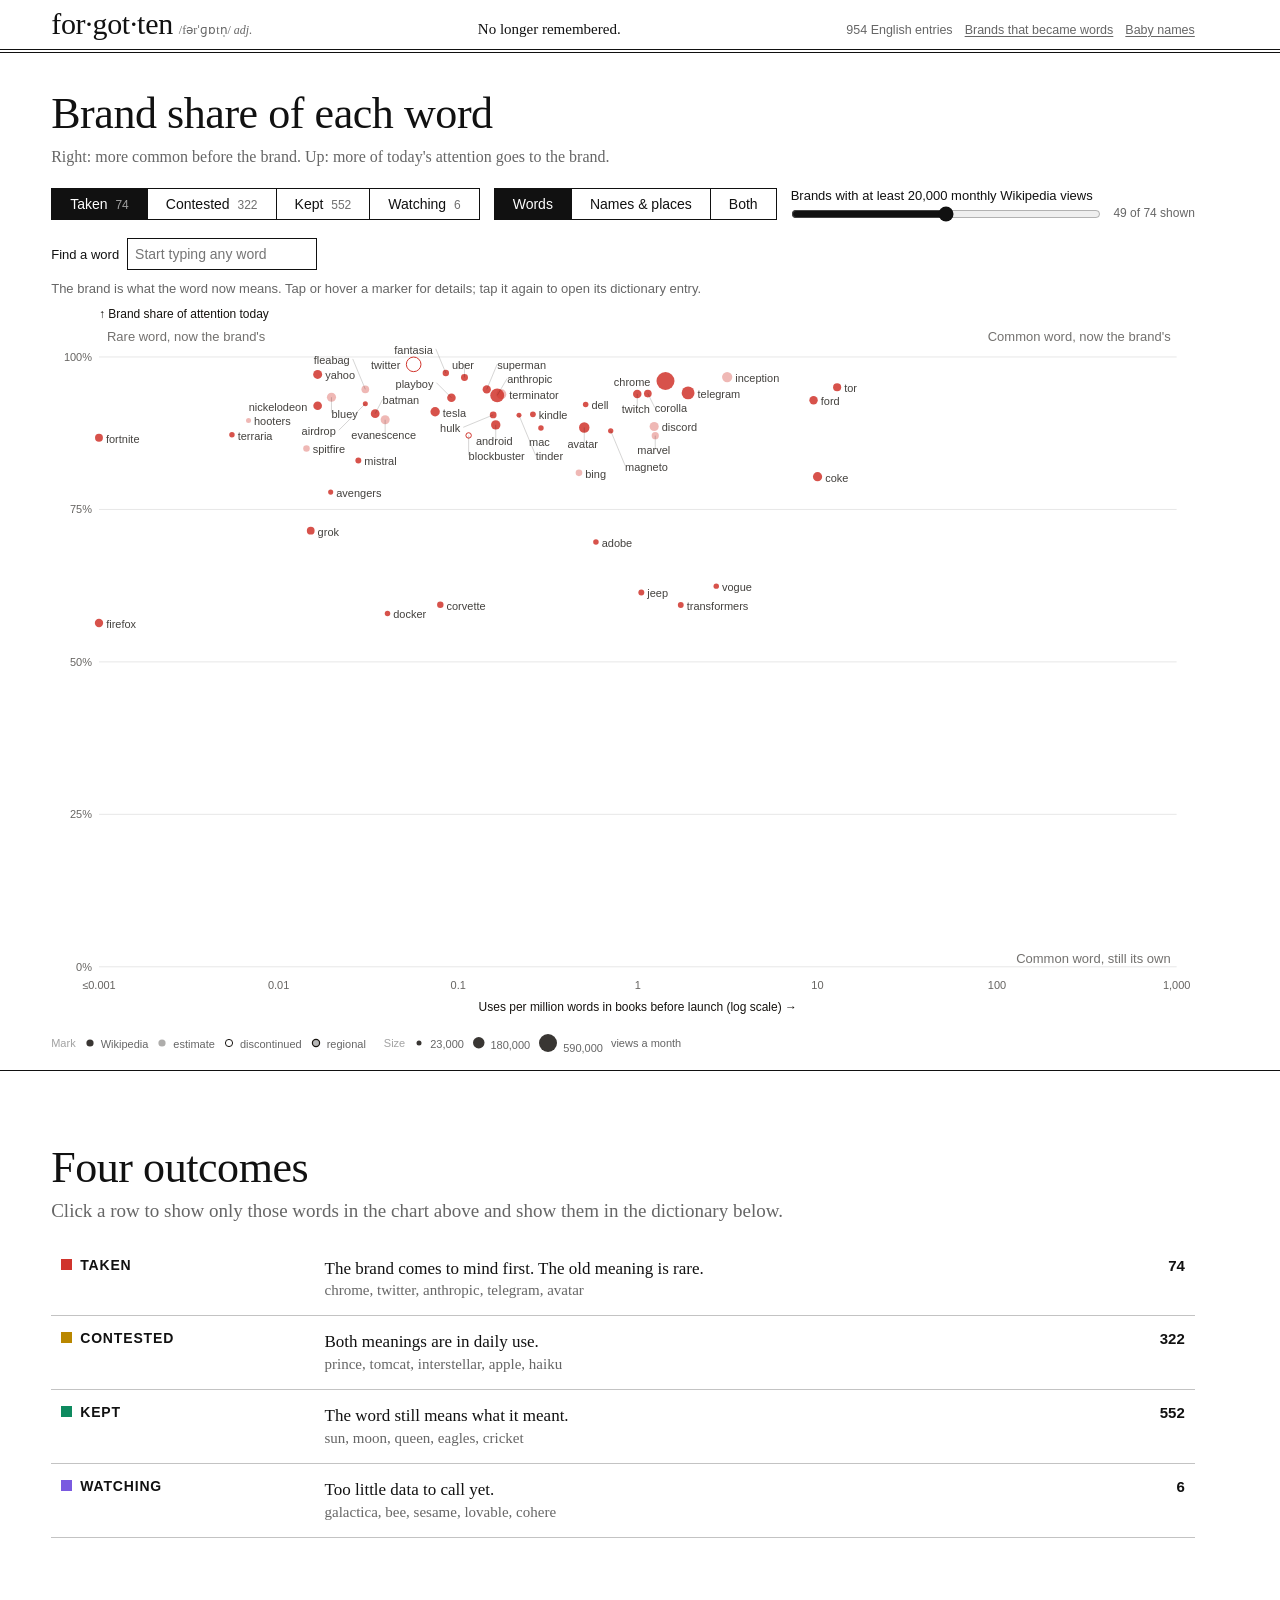
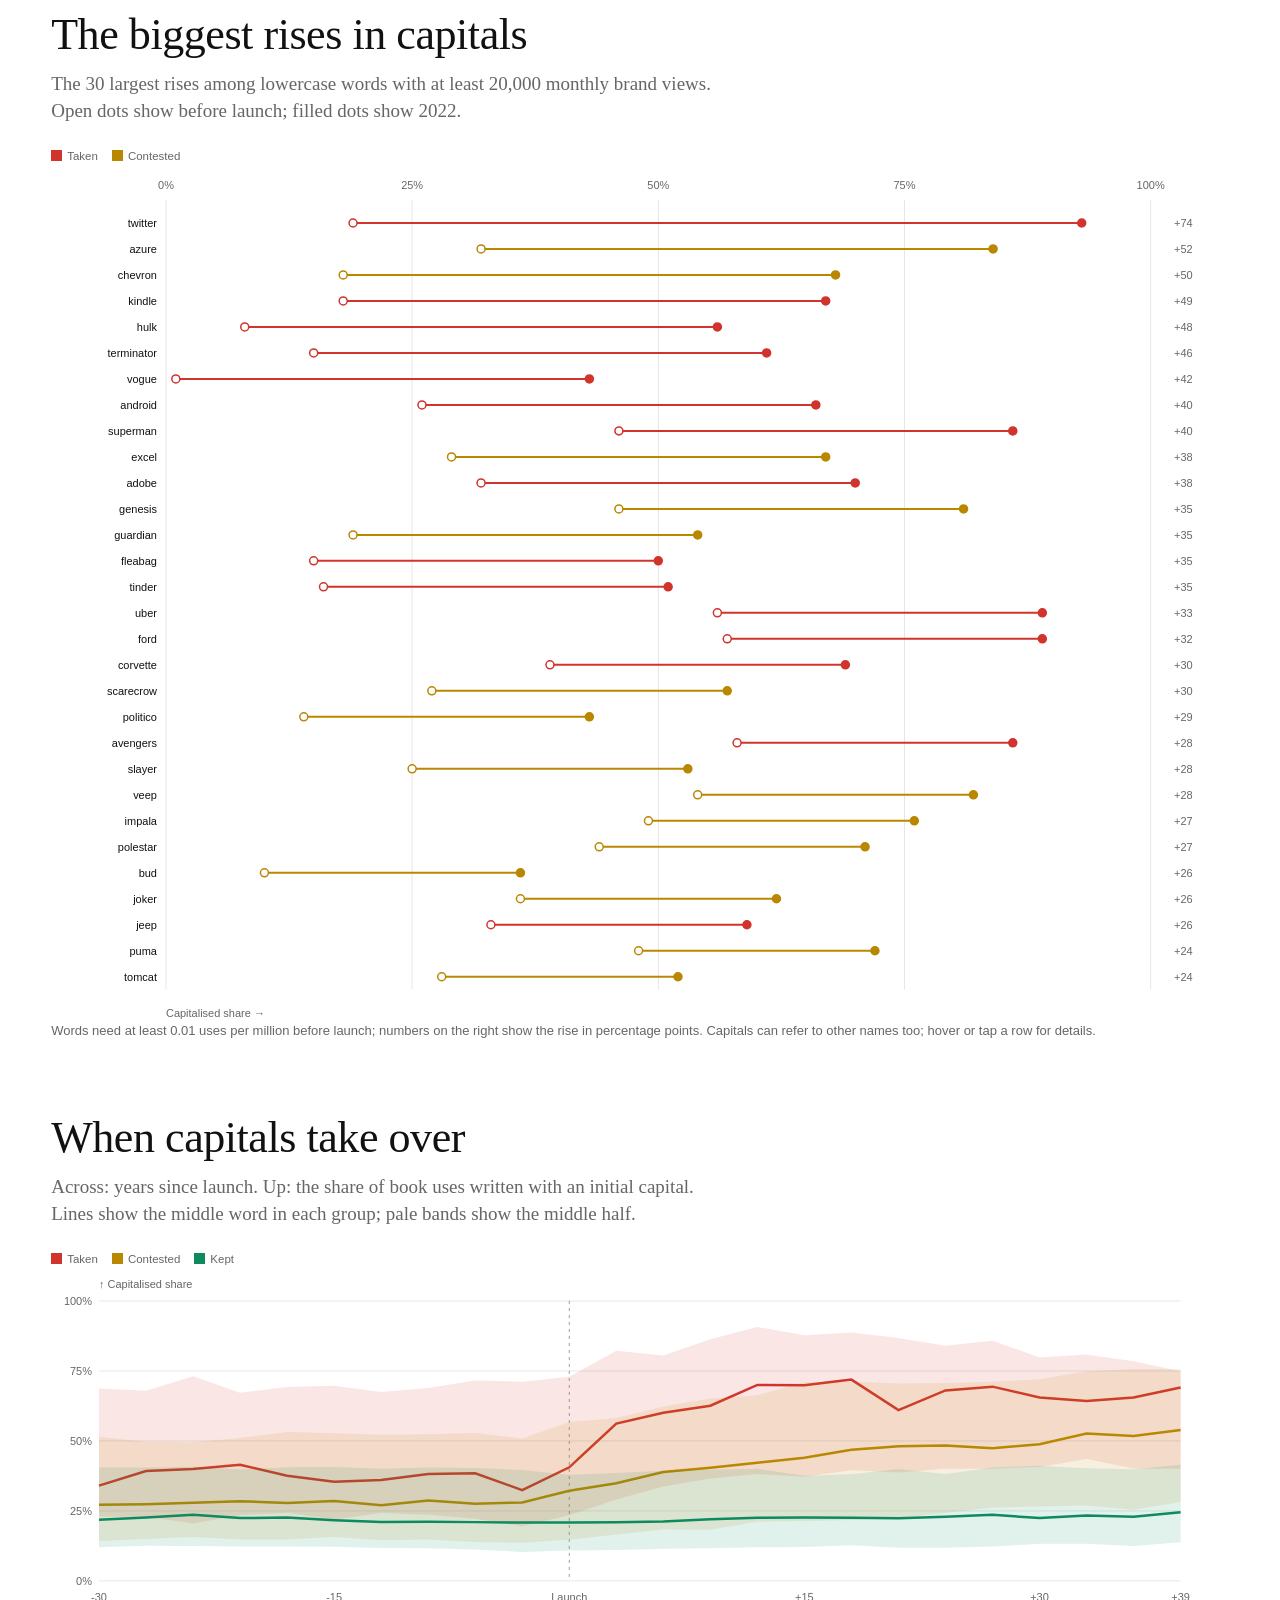
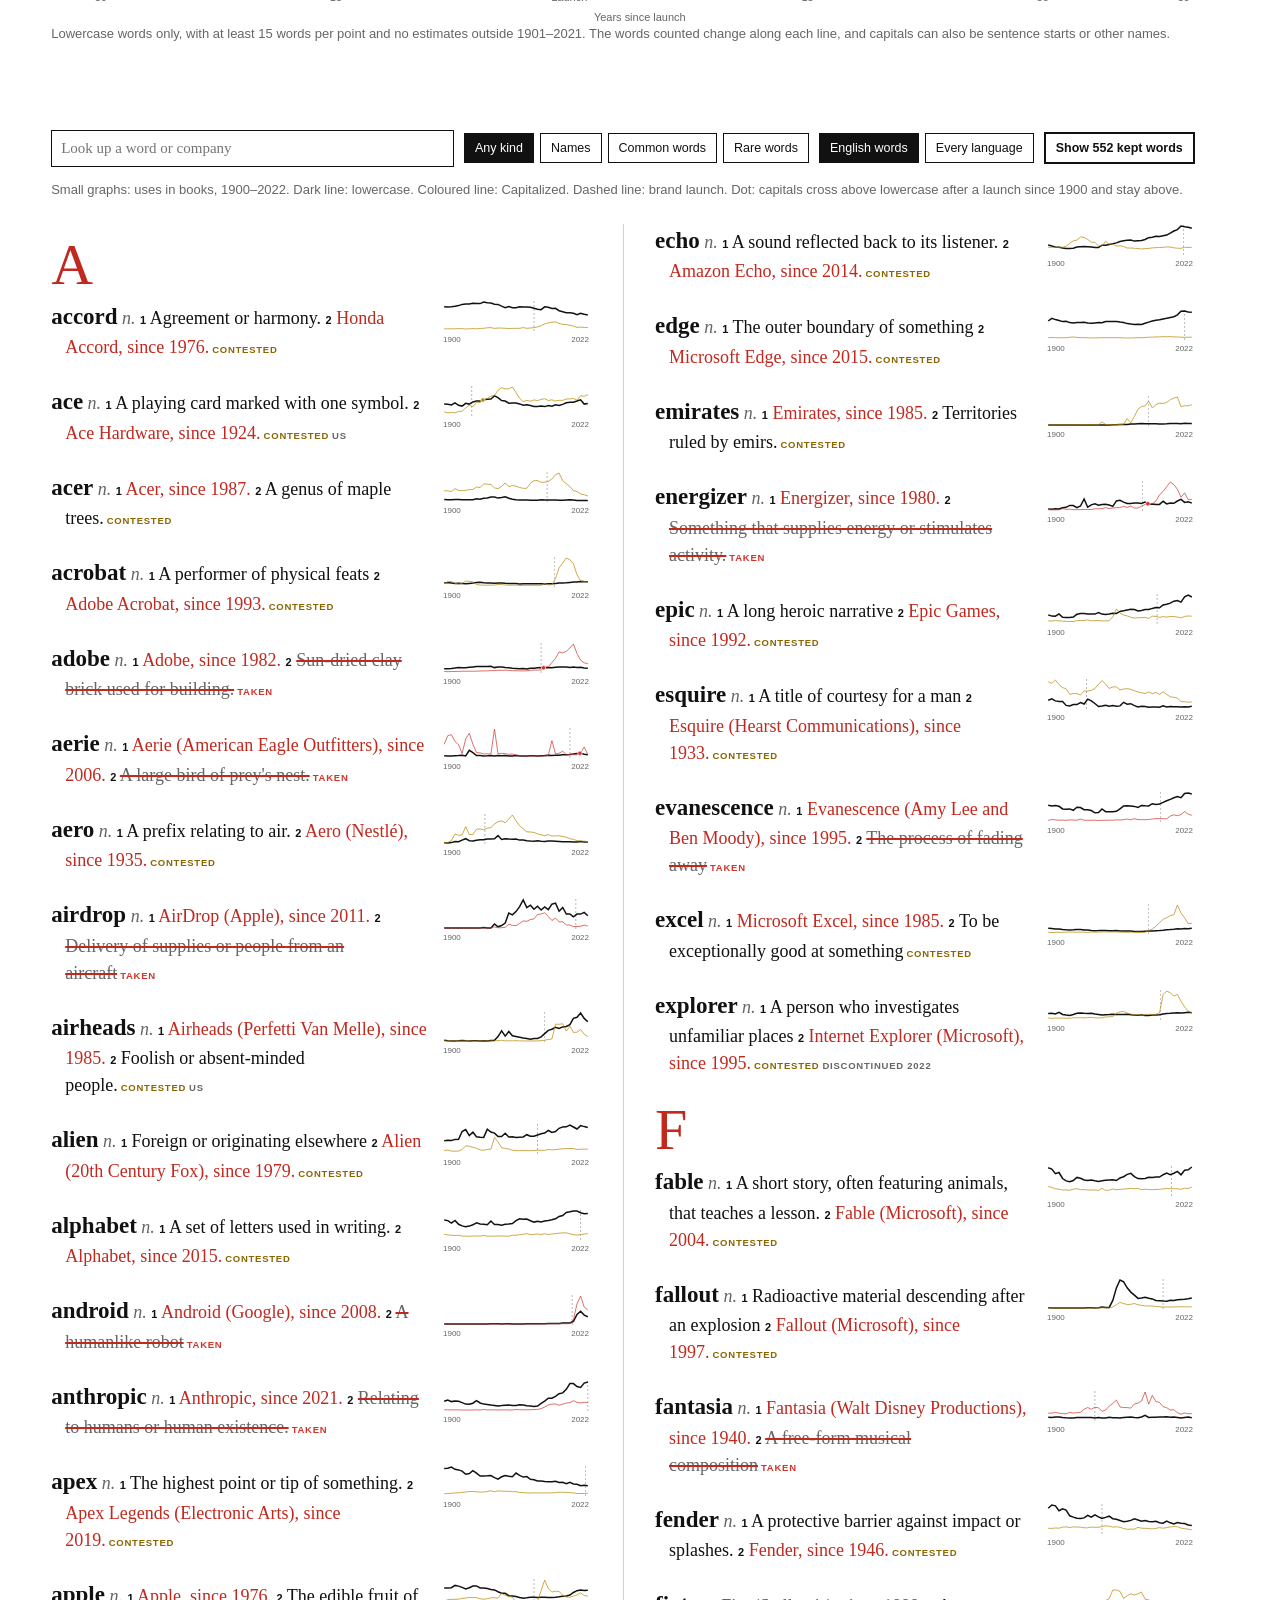
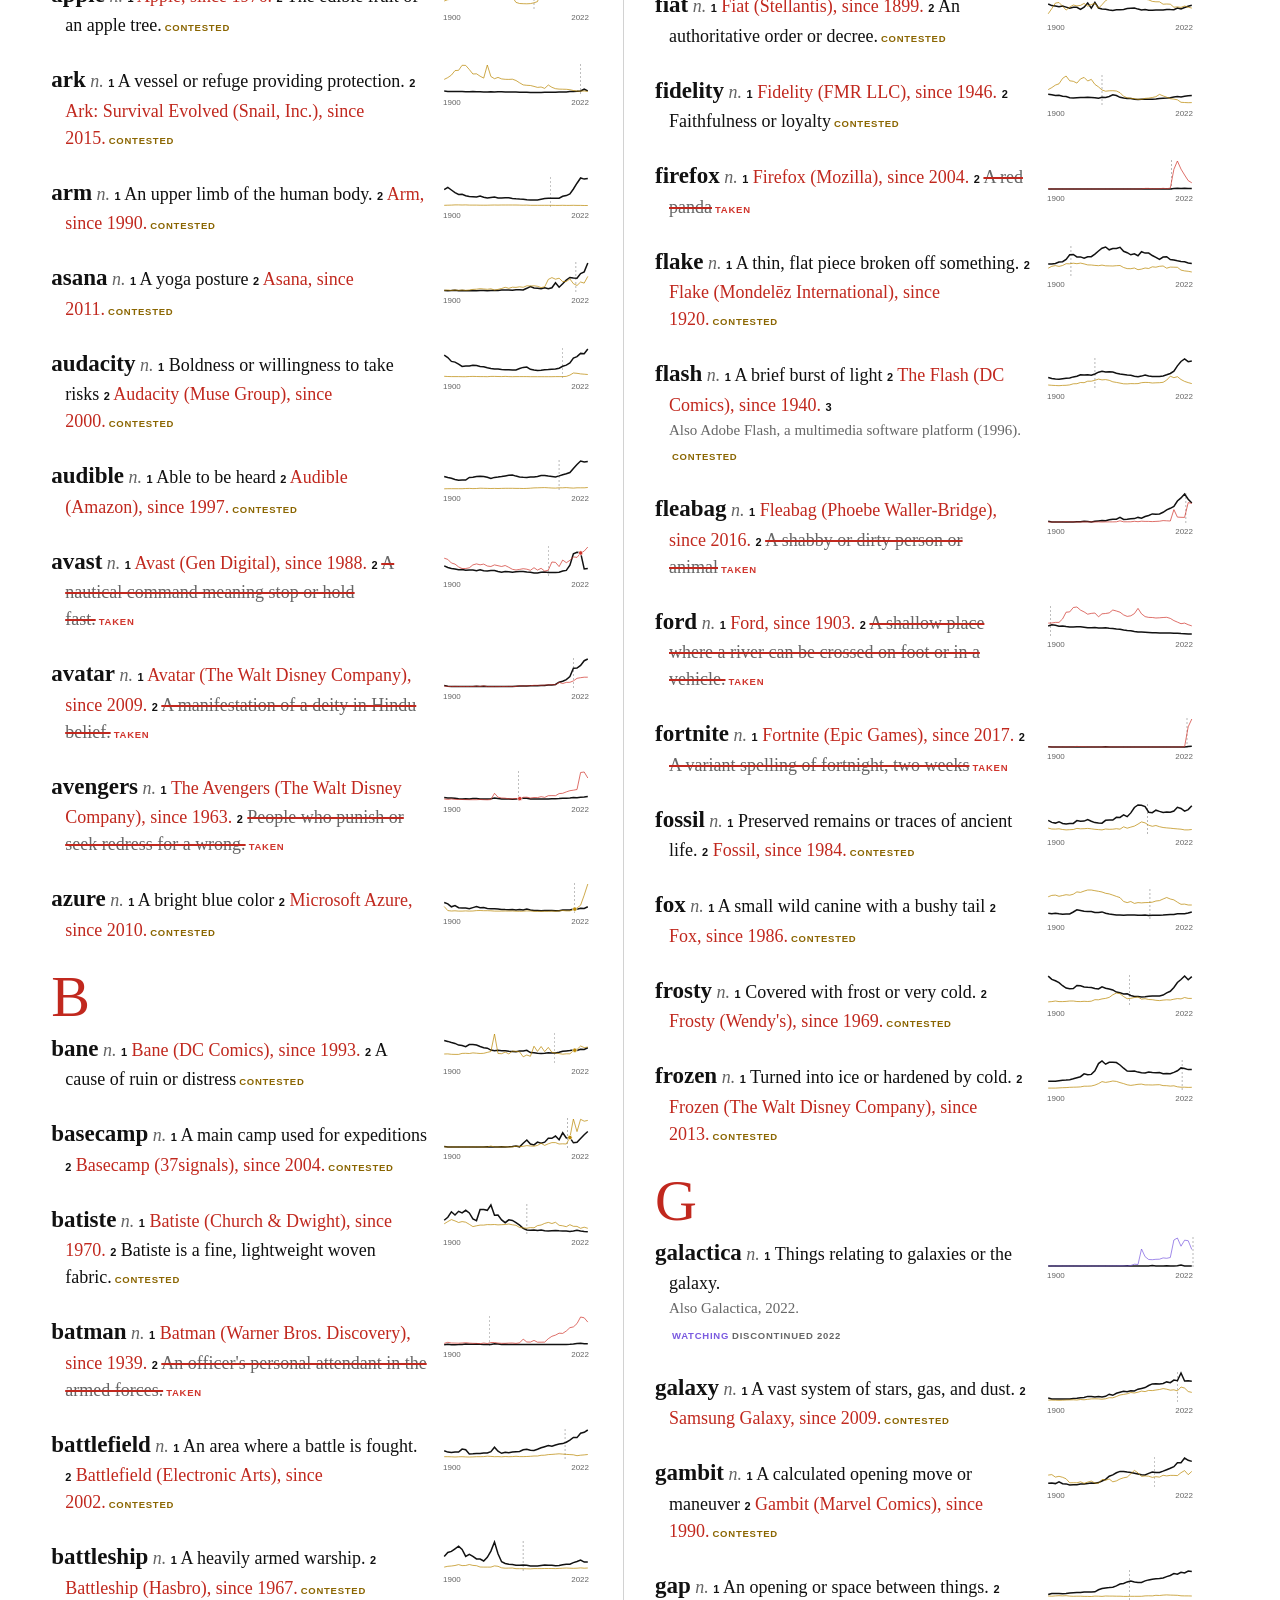
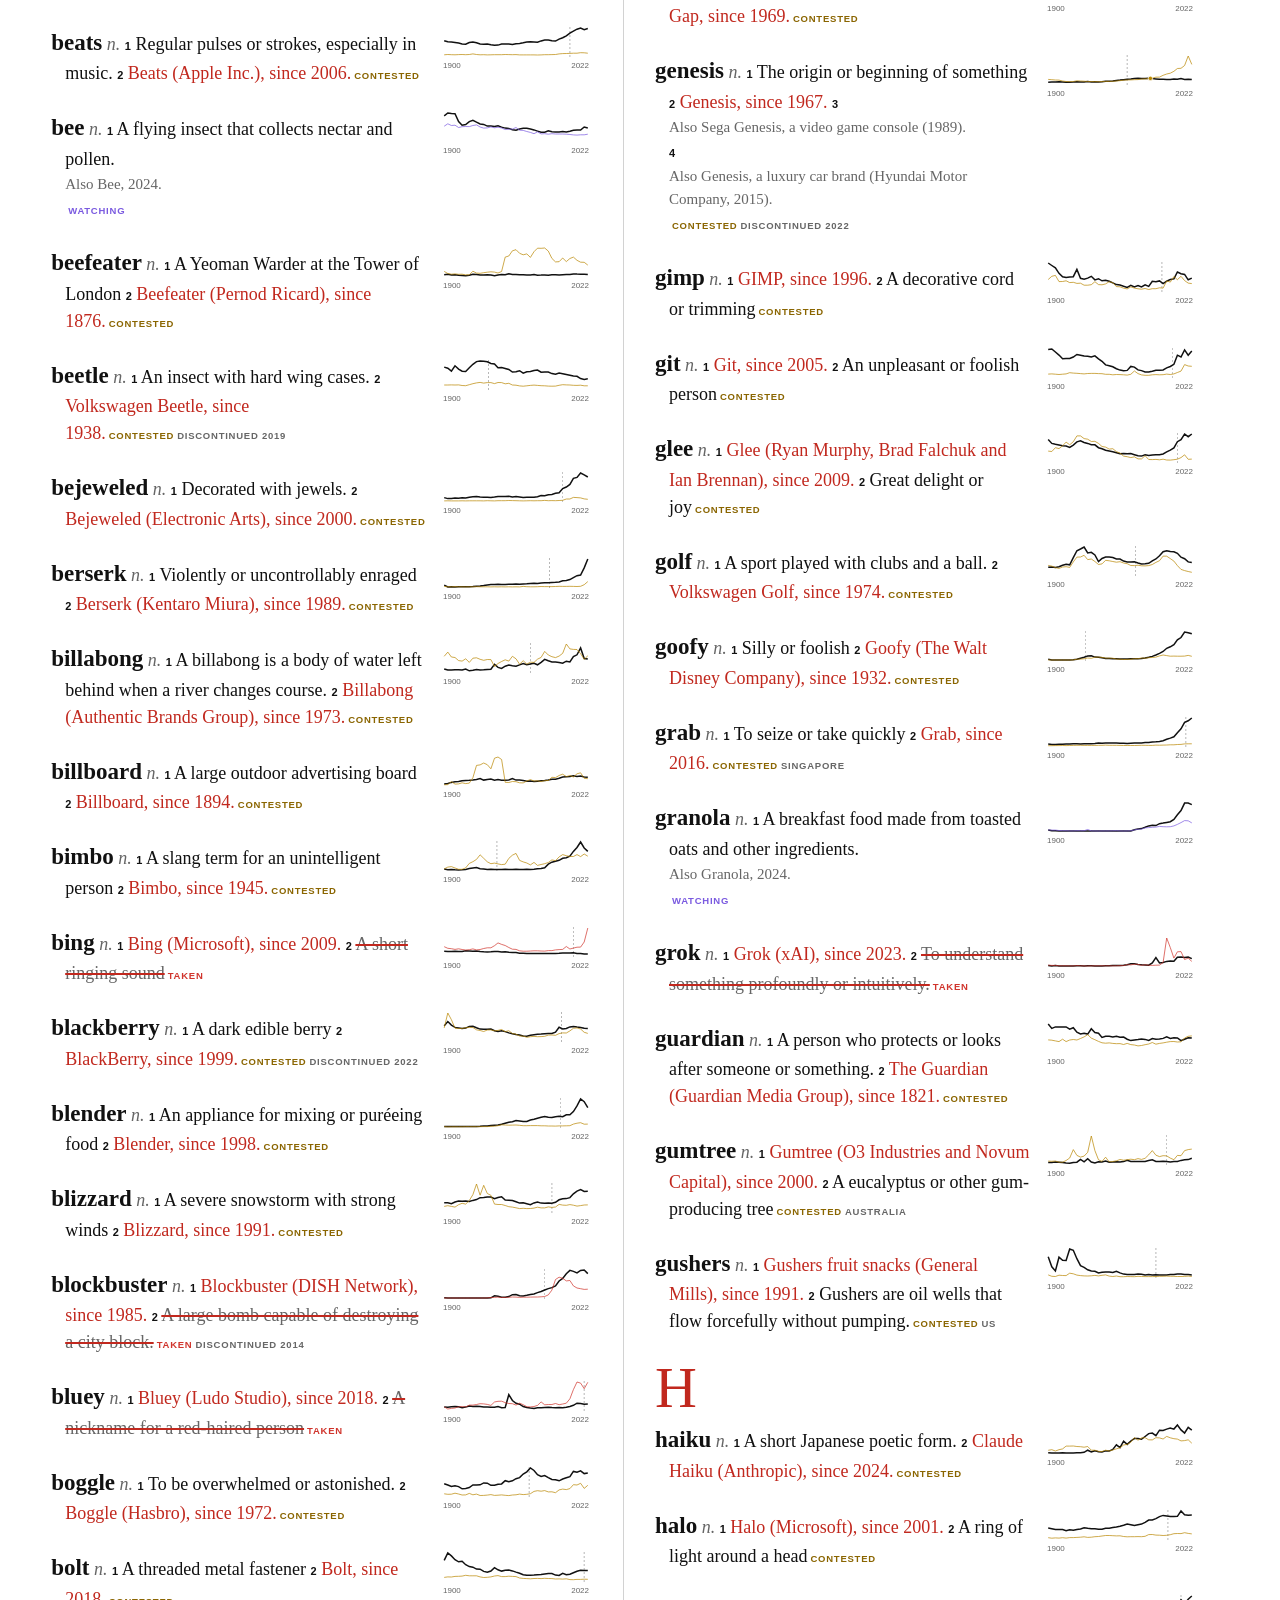
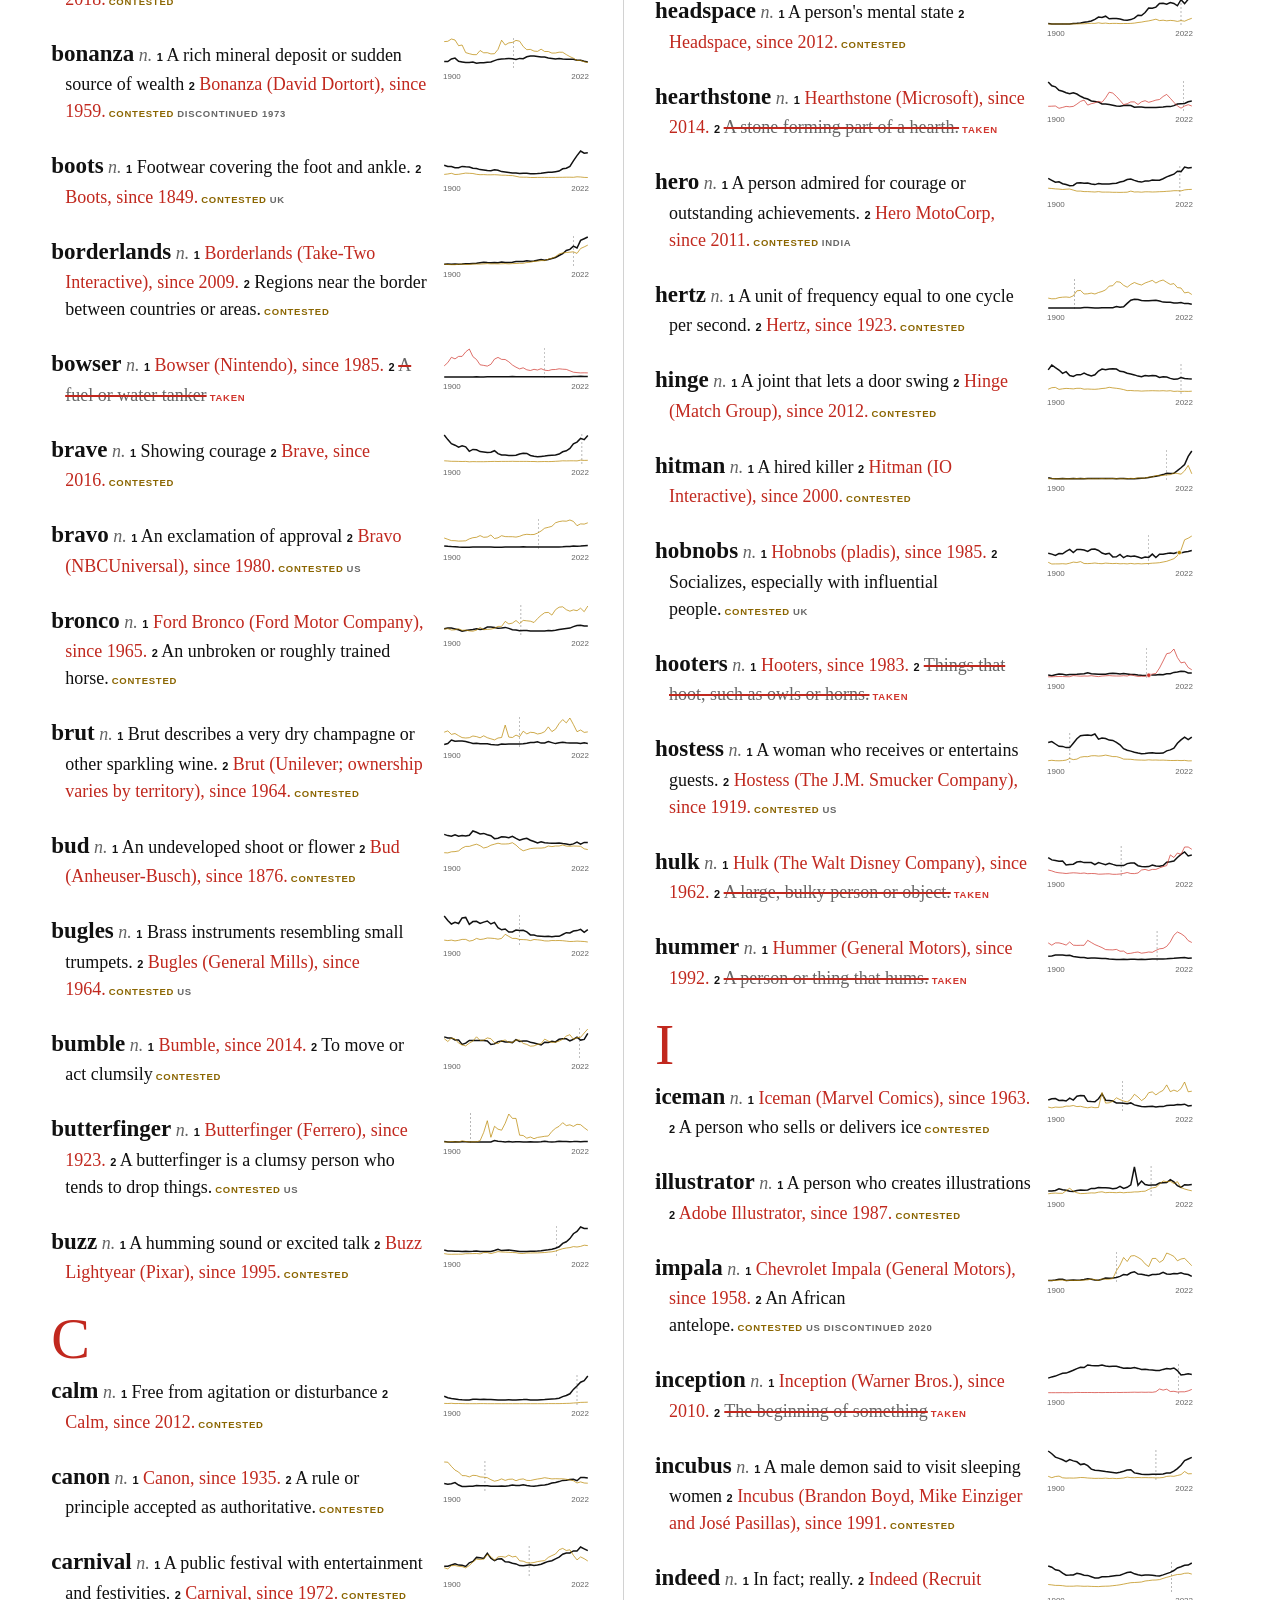
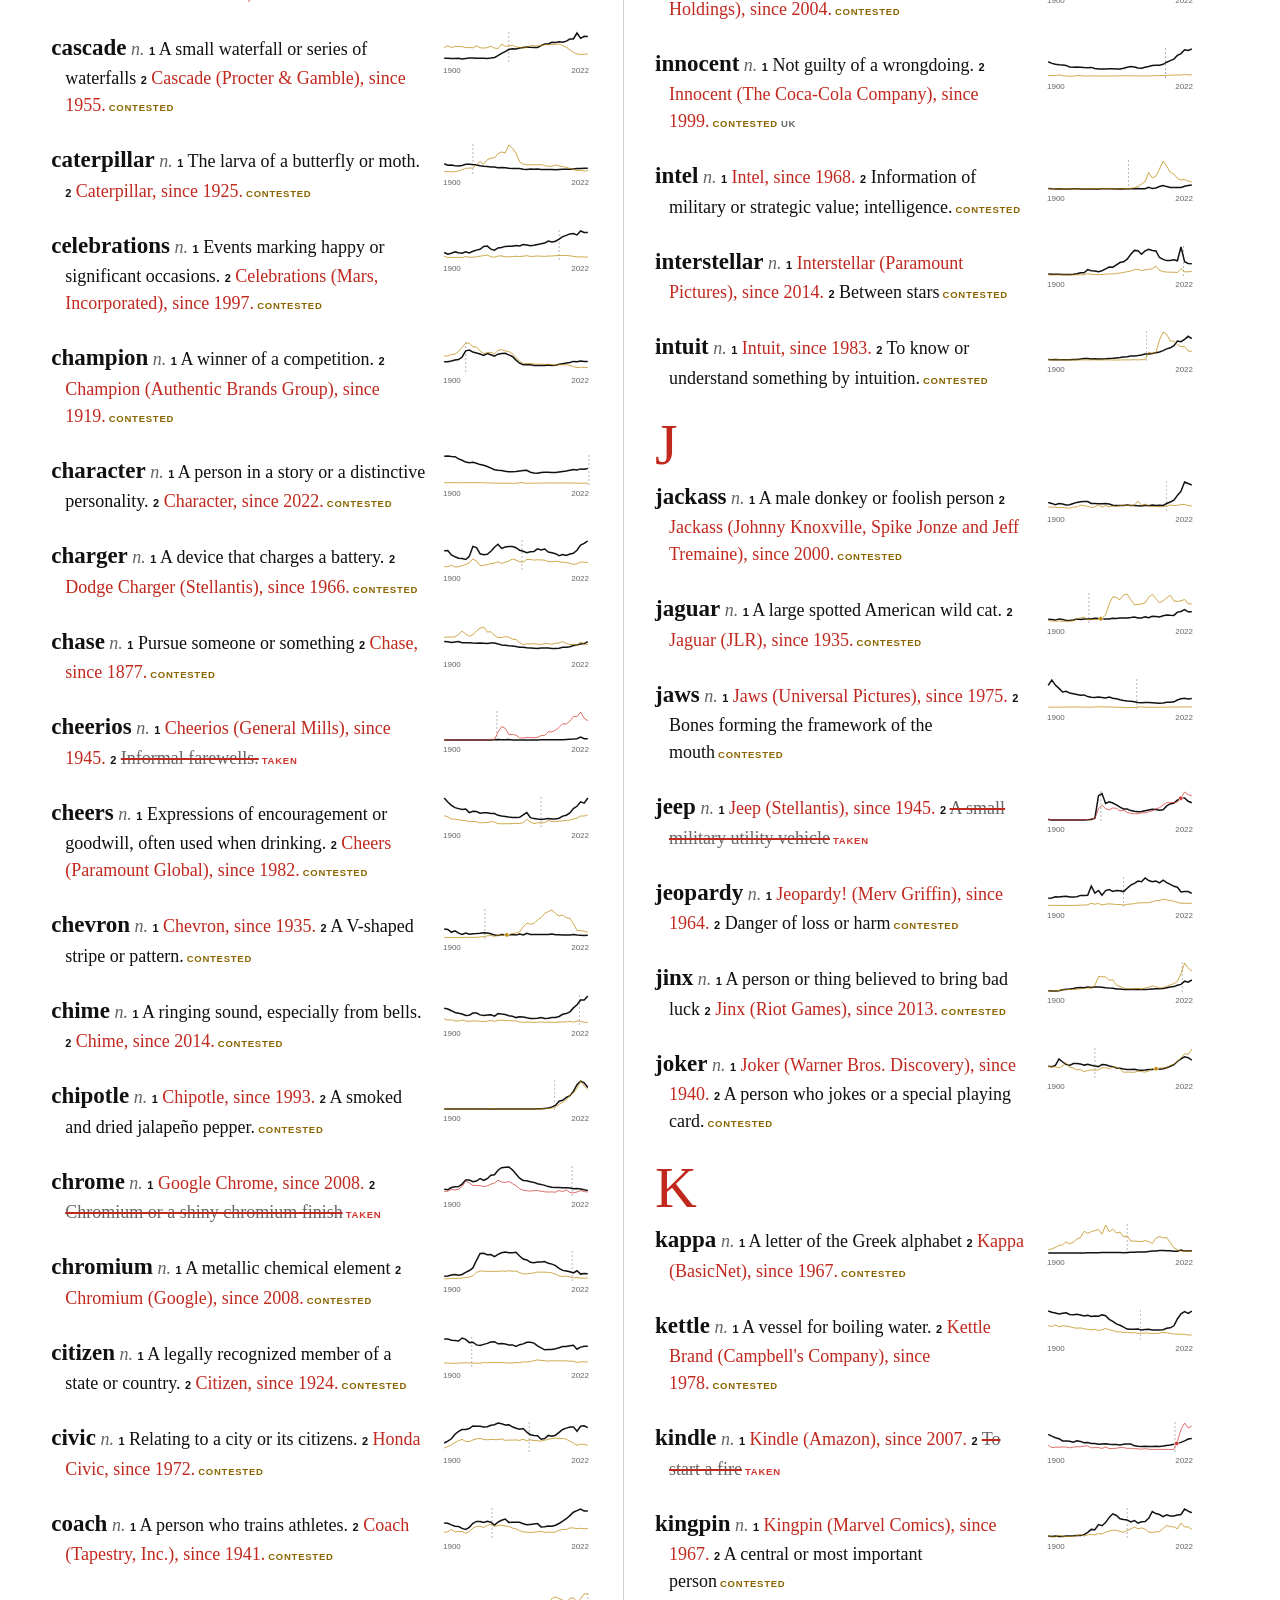
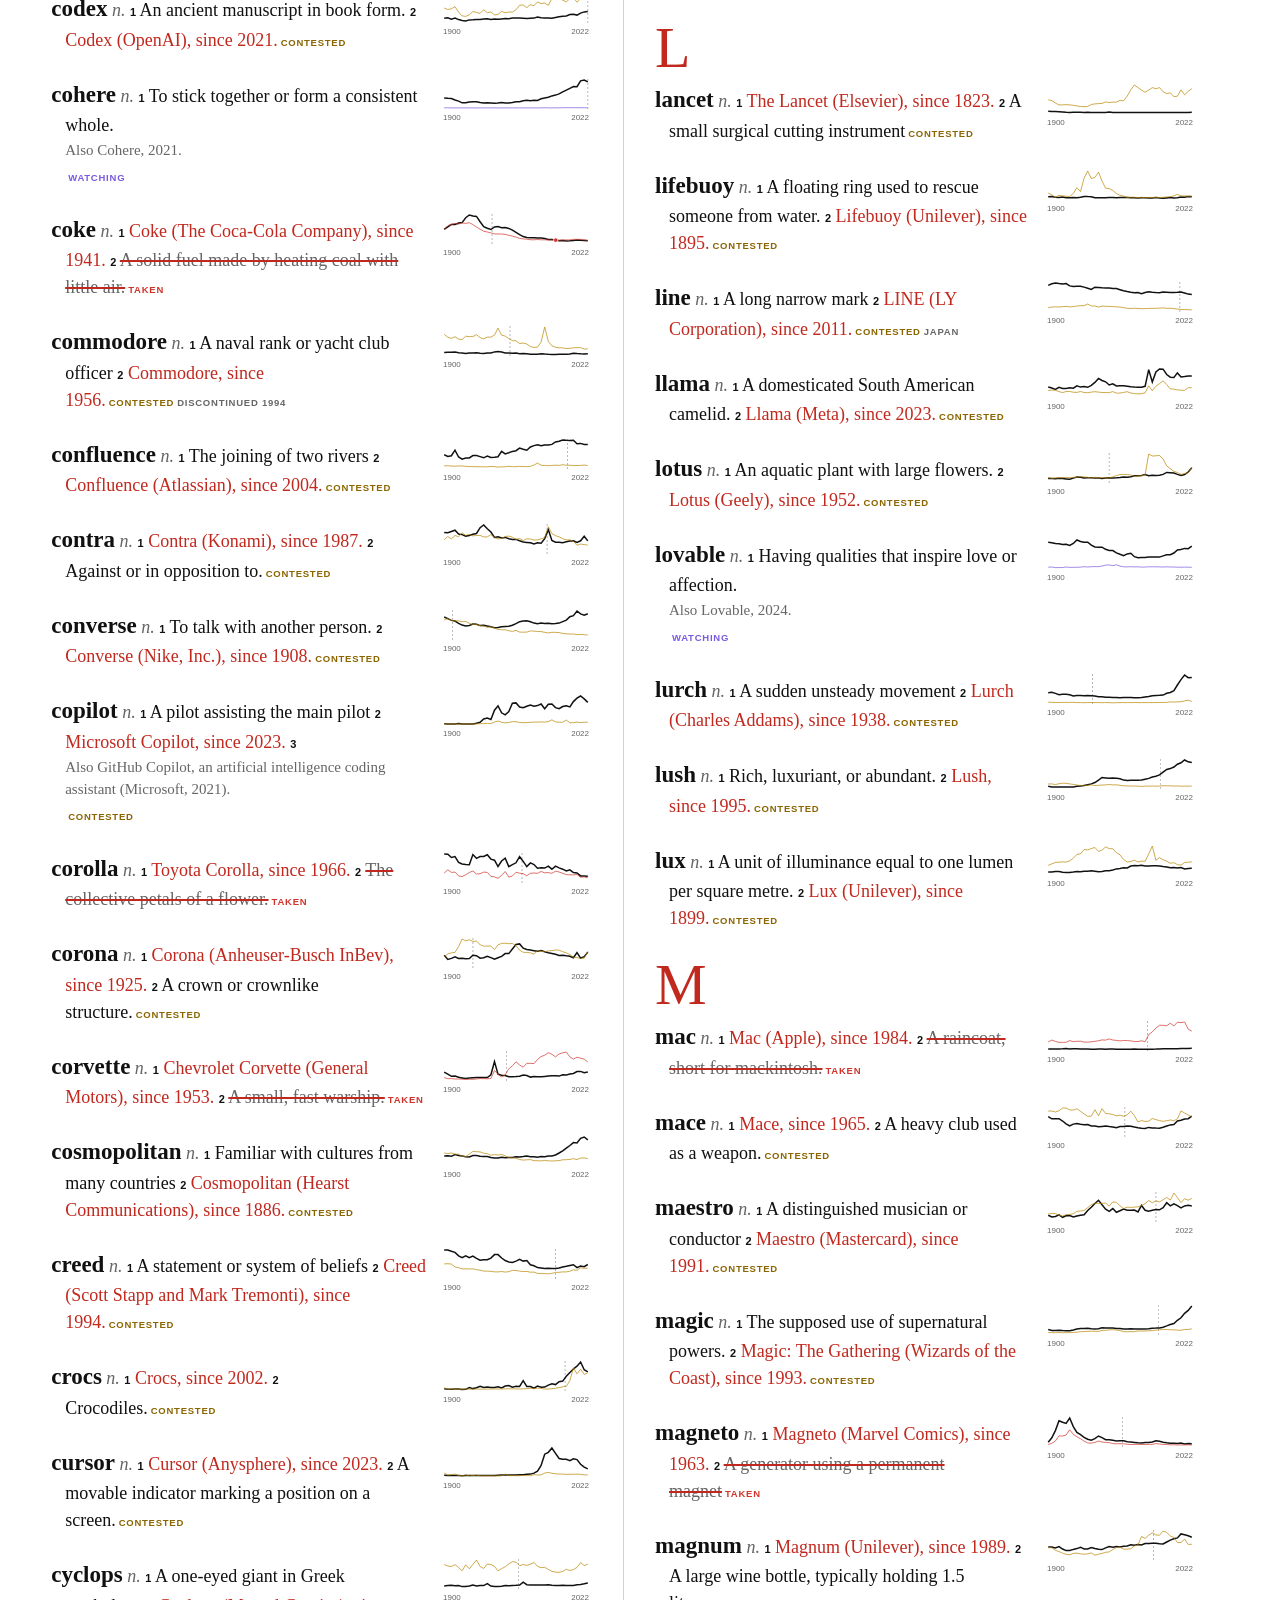
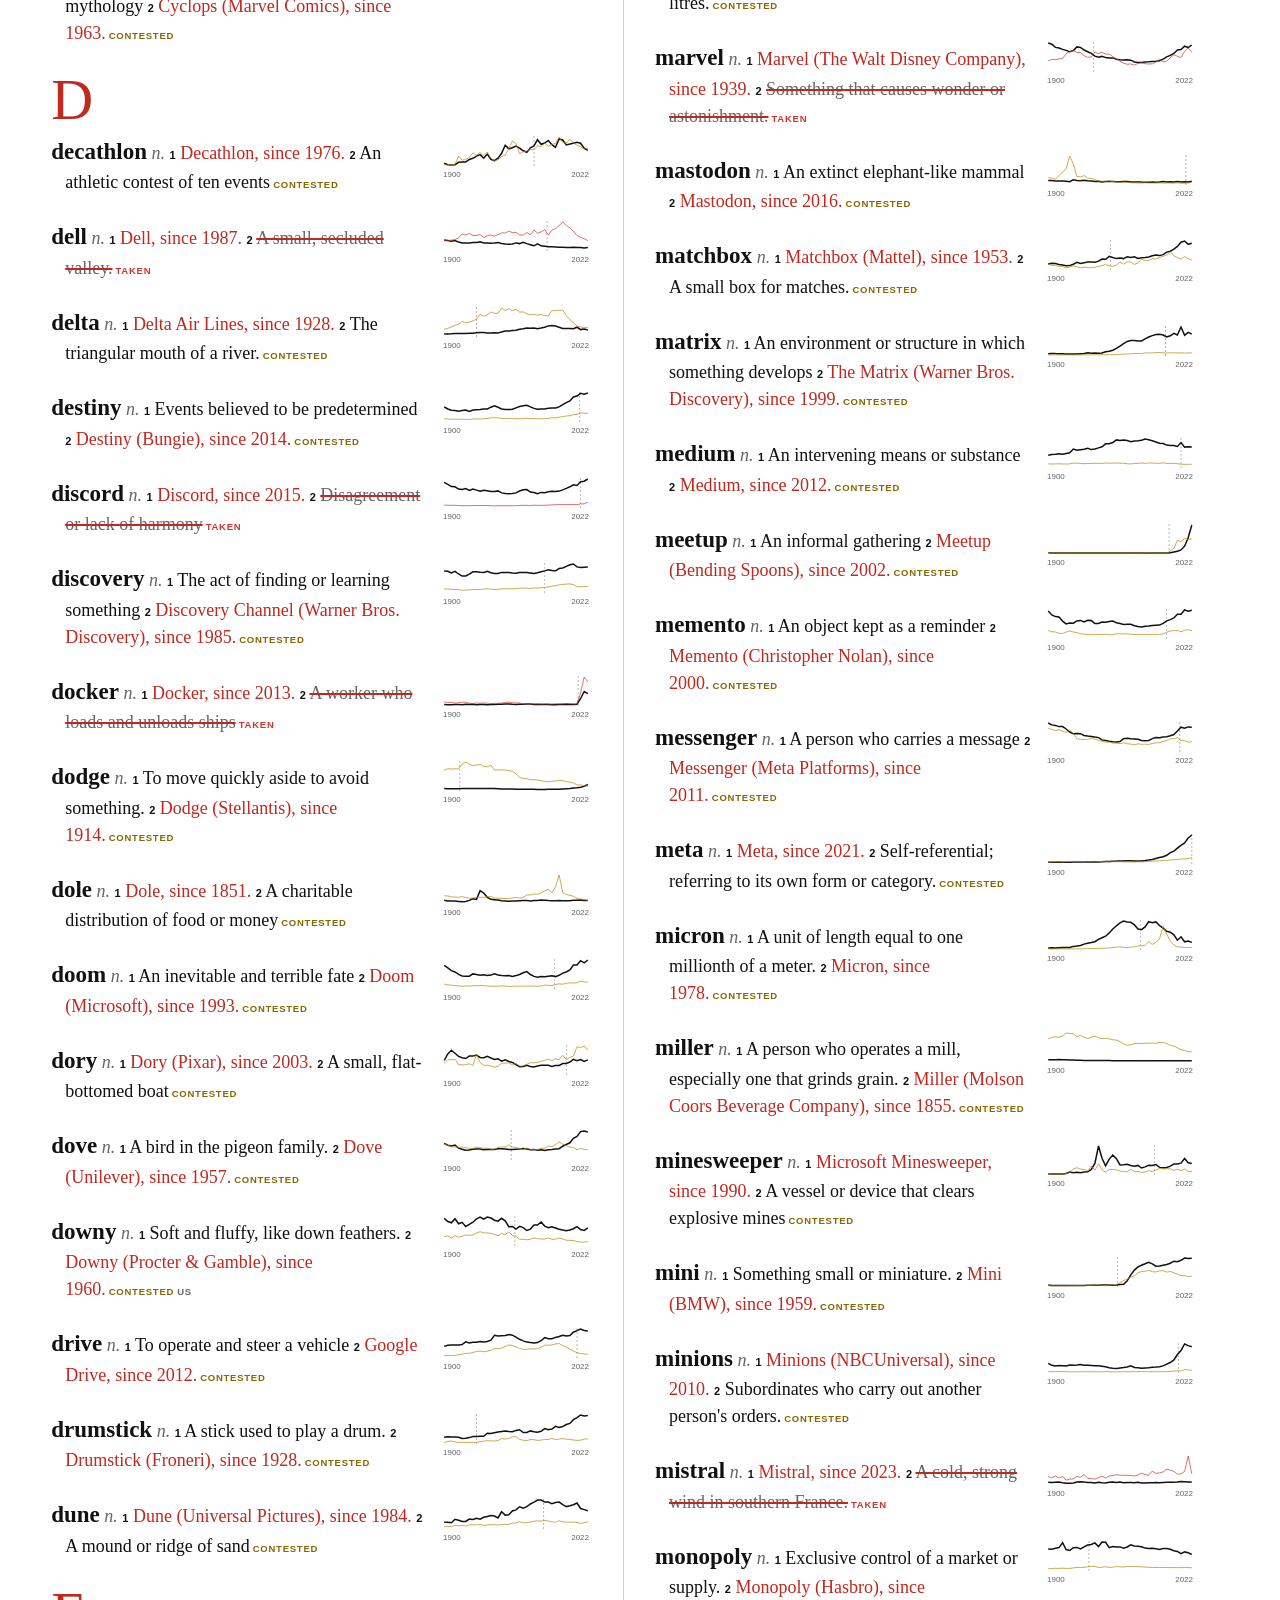
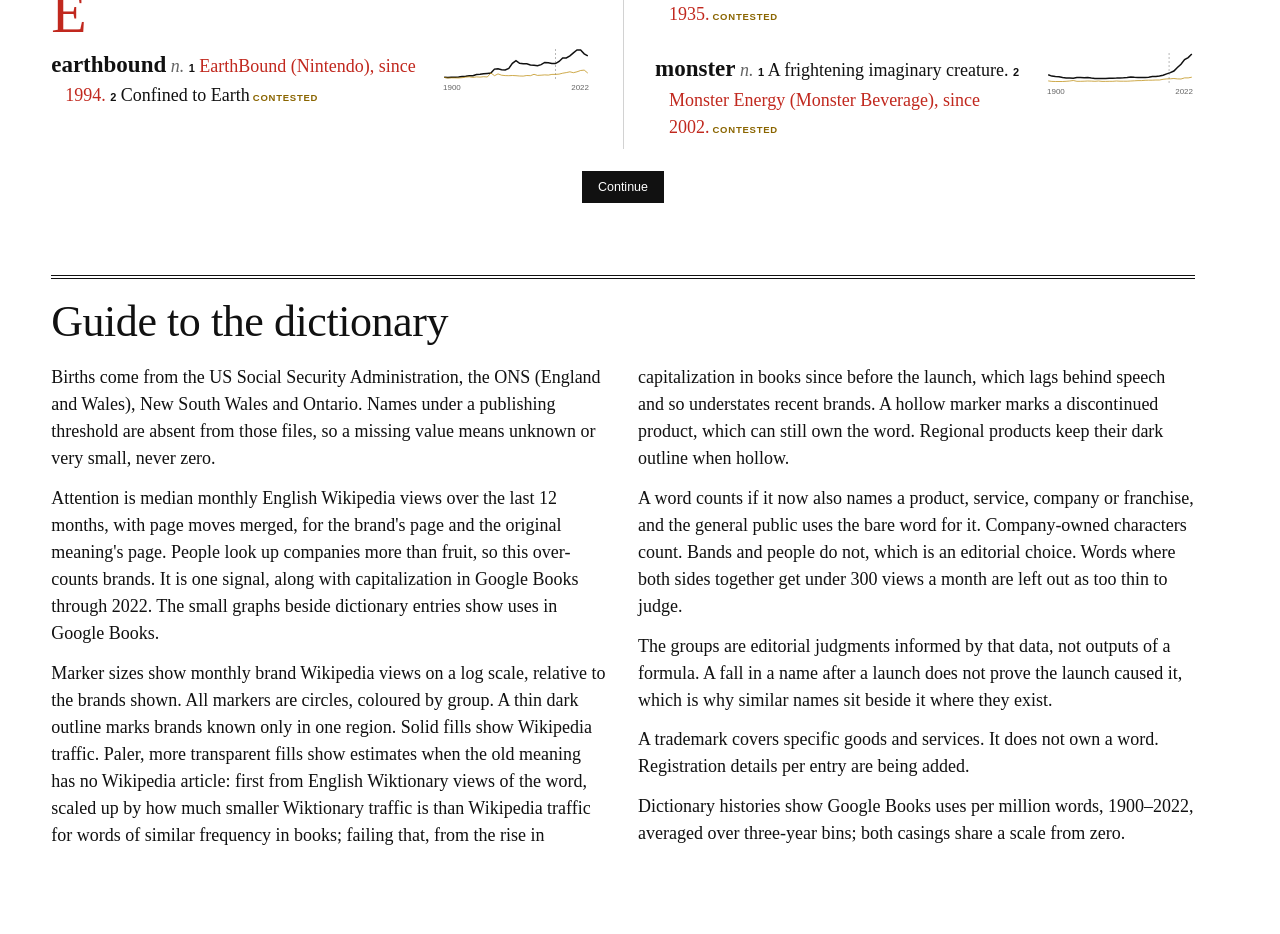
==== commit c5c4ce36: "Forgotten: Wiktionary views as scaled estimate where the old meaning has no Wikipedia article; faste" ====
--- a/site/index.html
+++ b/site/index.html
@@ -1,5 +1,5 @@
 <!doctype html><html lang="en"><head><meta charset="utf-8"><meta name="viewport" content="width=device-width,initial-scale=1"><title>Forgotten: a dictionary of words companies took</title>
-<link rel="stylesheet" href="site.css"></head><body><header class="title"><div><h1 style="display:inline">for·got·ten</h1><p class="ipa">/fərˈɡɒtn̩/ <i>adj.</i></p></div><div class="def">No longer remembered.</div><nav class="tot" aria-label="Pages"><span id="tot"></span><a class="sib" href="generic.html">Brands that became words</a><a class="sib" href="names.html">Baby names</a></nav></header>
+<link rel="stylesheet" href="site.css"><link rel="modulepreload" href="index.js"><link rel="modulepreload" href="shared.js"><link rel="modulepreload" href="sparks.js"><link rel="modulepreload" href="charts.js"><link rel="preload" href="data.json" as="fetch" crossorigin></head><body><header class="title"><div><h1 style="display:inline">for·got·ten</h1><p class="ipa">/fərˈɡɒtn̩/ <i>adj.</i></p></div><div class="def">No longer remembered.</div><nav class="tot" aria-label="Pages"><span id="tot"></span><a class="sib" href="generic.html">Brands that became words</a><a class="sib" href="names.html">Baby names</a></nav></header>
 <div class="page">
 <section class="full scatter"><h2>Brand share of each word</h2><p class="cap">Right: more common before the brand. Up: more of today's attention goes to the brand.</p><div id="scat"></div></section>
 <section class="cats" id="cats"><h2>Four outcomes</h2><p class="cap">Click a row to show only those words in the chart above and show them in the dictionary below.</p><table id="cattab"></table></section>
--- a/site/site.css
+++ b/site/site.css
@@ -11,7 +11,7 @@
 .strip{display:grid;grid-auto-flow:column;grid-auto-columns:min(380px,calc(100% - 40px));gap:22px;overflow-x:auto;scroll-snap-type:x mandatory;overscroll-behavior-x:contain;padding:4px 2px 14px;margin-top:6px;scrollbar-width:thin}.ncard{scroll-snap-align:start;border-top:1px solid var(--k);padding-top:10px;min-width:0}.ncard[hidden]{display:none}.ncard h3{font:400 26px/1.1 var(--serif);margin:0}.nsub{font:12.5px/1.4 var(--sans);color:var(--s);margin:4px 0 2px;min-height:2.8em}.ntype{font:700 9.5px var(--sans);letter-spacing:.08em;text-transform:uppercase;color:var(--k);border:1px solid #11111155;padding:1px 4px;margin-left:4px;white-space:nowrap}.ncap{font:15px/1.4 var(--serif);color:var(--s);margin:4px 0 0}.nnote{margin-top:4px}
 .chart svg{display:block;width:100%;font:11px var(--sans);fill:var(--s)}.chart-legend,#aggregate-legend,#l1{margin:10px 0}.chart-legend [role=button]{cursor:pointer}
 .scatter-search{display:flex;align-items:center;gap:8px;flex-wrap:wrap;margin:6px 0 10px;font:13px var(--sans)}.scatter-search input{width:190px;max-width:100%;border:1px solid var(--k);padding:7px;background:var(--p);color:var(--k);font:14px var(--sans)}.scatter-search span{color:var(--s)}.scatter-search button{font:inherit;border:0;padding:0;background:none;color:var(--k);text-decoration:underline;cursor:pointer}.spark:has(.note){height:auto}.spark .note[hidden]{display:none}.spark .note{display:block;margin-top:3px;font-size:11px}
-.stools{display:flex;justify-content:space-between;gap:0 14px;flex-wrap:wrap}.stools .seg{max-width:100%;flex-wrap:wrap}.traffic{display:flex;flex:1 1 300px;min-width:0;max-width:100%;flex-wrap:wrap;gap:4px 12px;border:1px solid var(--k);padding:7px 12px;margin:6px 0 10px;font:14px var(--sans)}.traffic label{flex:1 1 100%}.traffic input{flex:1 1 150px;min-width:0;max-width:100%;margin:0;accent-color:var(--k)}.traffic output{font-size:12px;color:var(--s)}
+.stools{display:flex;justify-content:space-between;gap:0 14px;flex-wrap:wrap}.stools .seg{max-width:100%;flex-wrap:wrap}.traffic{display:flex;flex:1 1 300px;min-width:0;max-width:100%;flex-wrap:wrap;align-content:center;gap:2px 12px;margin:6px 0 10px;font:13px/1.25 var(--sans)}.traffic label{flex:1 1 100%}.traffic input{flex:1 1 150px;min-width:0;max-width:100%;margin:0;accent-color:var(--k)}.traffic output{font-size:12px;color:var(--s)}
 .seg{display:inline-flex;border:1px solid var(--k);margin:6px 0 10px;align-self:flex-start}.seg button{font:14px var(--sans);padding:7px 18px;background:none;border:0;border-left:1px solid var(--k);color:var(--k);cursor:pointer}.seg button:first-child{border-left:0}#wb2{white-space:nowrap}#wb2 button{white-space:nowrap} .seg button span{opacity:.6;margin-left:4px;font-size:12px}.seg button[aria-pressed=true]{background:var(--k);color:#fff}.note{font:13px/1.45 var(--sans);color:var(--s);margin:0 0 8px}.unplot{font:13px/1.5 var(--sans);color:var(--s);margin:10px 0 16px}.legend{display:flex;gap:14px;flex-wrap:wrap;font:11.5px var(--sans);color:var(--s)}.legend i{display:inline-block;width:11px;height:11px;margin-right:5px;vertical-align:-1px}#slg{margin-top:8px;align-items:center;gap:8px 18px;font-size:11px}#slg .lgrow{display:flex;align-items:center;flex-wrap:wrap;gap:8px}#slg .lgrow>span{white-space:nowrap}#slg .lglabel{opacity:.6}#slg[hidden]{display:none}.unplot details{margin:0}
 .controls{display:flex;gap:10px;flex-wrap:wrap;align-items:center;padding:14px 0;font:12.5px var(--sans)}.controls input{flex:1 1 220px;padding:9px;border:1px solid var(--k);background:#fff;font:15px var(--serif)}.controls button{font:12.5px var(--sans);border:1px solid var(--k);background:none;padding:7px 10px;cursor:pointer;color:var(--k)}.controls button[aria-pressed=true]{background:var(--k);color:var(--p)}
 :focus-visible{outline:2px solid var(--r);outline-offset:2px}
